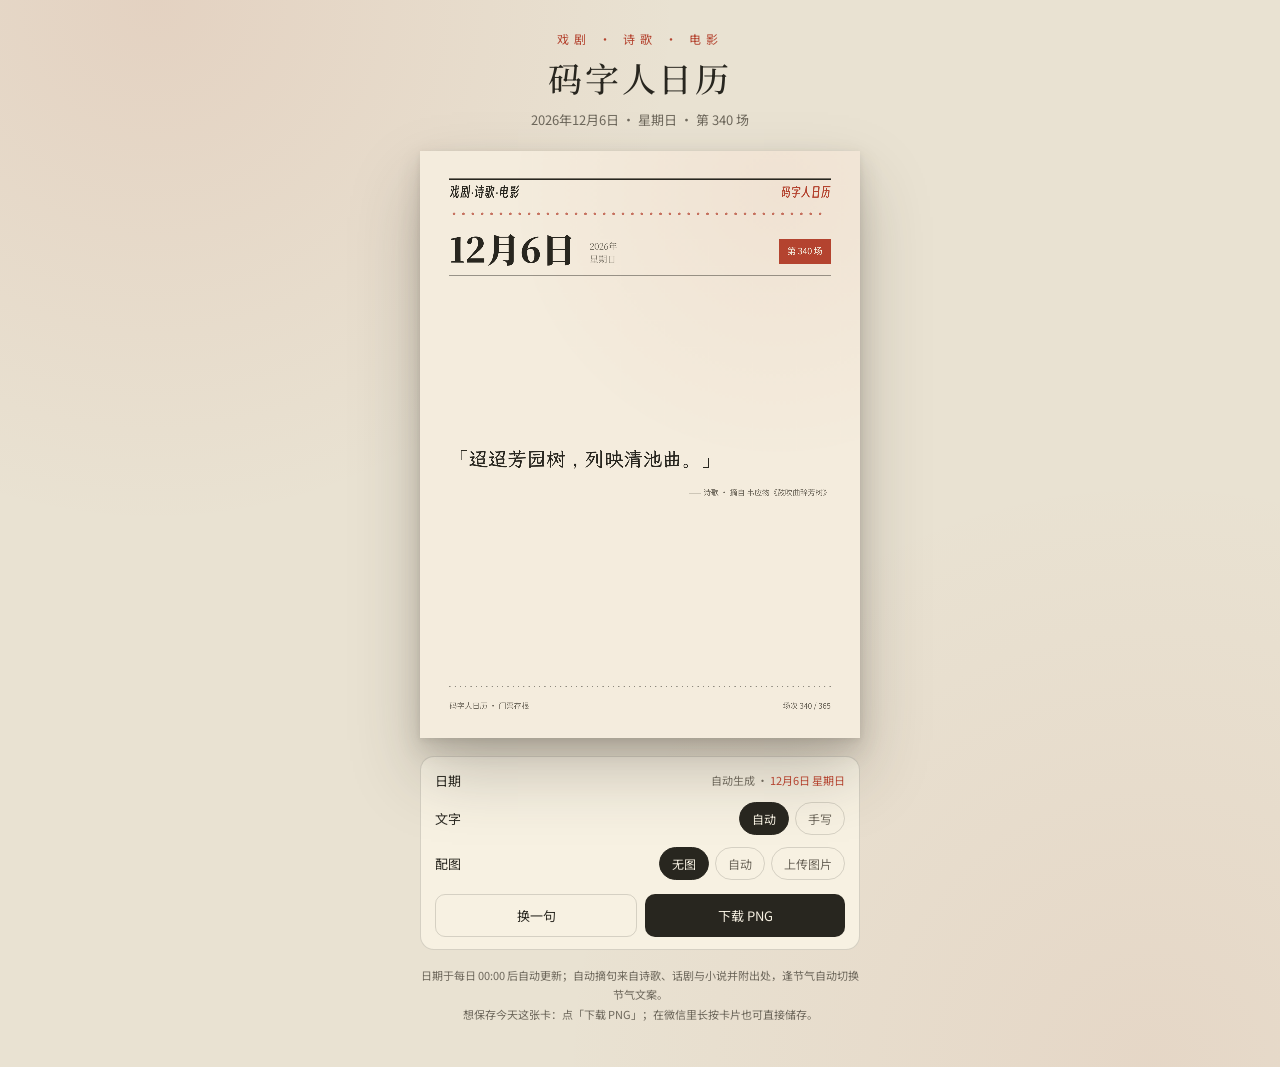
==== index.html @ abcadab9 "365 quotes + 100 art variants + no-auto-zoom" ====
<!doctype html>
<html lang="zh-Hans">
<head>
  <meta charset="utf-8" />
  <meta name="viewport" content="width=device-width, initial-scale=1, maximum-scale=1, user-scalable=no, viewport-fit=cover" />
  <title>码字人日历 · 戏剧·诗歌·电影</title>
  <style>
    @import url('fonts/smiley/font.css');
    @import url('fonts/noto-serif/400.css');
    @import url('fonts/noto-serif/500.css');
    @import url('fonts/noto-serif/900.css');
    @import url('fonts/lxgw/regular.css');
    @import url('fonts/noto-sans/400.css');
    @import url('fonts/noto-sans/700.css');
    :root {
      --bg: #e9e2d2;
      --panel: #f7f1e2;
      --ink: #28261f;
      --muted: #6d675b;
      --accent: #b4432f;
      --line: rgba(40, 38, 31, .16);
    }
    * { box-sizing: border-box; }
    html {
      -webkit-text-size-adjust: 100%;
      text-size-adjust: 100%;
    }
    body {
      margin: 0;
      min-height: 100vh;
      background:
        radial-gradient(circle at 12% 0%, rgba(180, 67, 47, .10), transparent 34%),
        radial-gradient(circle at 90% 100%, rgba(180, 67, 47, .07), transparent 38%),
        var(--bg);
      color: var(--ink);
      font-family: "Noto Sans SC", "PingFang SC", "Microsoft YaHei", sans-serif;
      display: flex;
      justify-content: center;
    }
    main {
      width: min(100%, 620px);
      padding: 30px 18px 42px;
    }
    header {
      text-align: center;
      margin-bottom: 22px;
    }
    .kicker {
      margin: 0 0 6px;
      font-size: 12px;
      letter-spacing: .4em;
      color: var(--accent);
      font-weight: 500;
    }
    h1 {
      margin: 0;
      font-family: "Noto Serif SC", "Songti SC", "STSong", "SimSun", serif;
      font-size: 34px;
      font-weight: 500;
      letter-spacing: .08em;
    }
    .sub {
      margin: 8px 0 0;
      font-size: 13px;
      color: var(--muted);
    }
    .stage {
      display: flex;
      justify-content: center;
    }
    canvas {
      width: min(100%, 440px);
      height: auto;
      display: block;
      border-radius: 0;
      box-shadow:
        0 34px 64px rgba(55, 49, 42, .26),
        0 10px 22px rgba(55, 49, 42, .16),
        0 2px 6px rgba(55, 49, 42, .08);
      background: transparent;
    }
    .panel {
      margin: 18px auto 0;
      max-width: 440px;
      background: var(--panel);
      border: 1px solid var(--line);
      border-radius: 14px;
      padding: 14px 14px 12px;
      display: flex;
      flex-direction: column;
      gap: 12px;
    }
    .row {
      display: flex;
      align-items: center;
      justify-content: space-between;
      gap: 10px;
    }
    .row-label {
      font-size: 13px;
      display: flex;
      align-items: center;
      gap: 6px;
      white-space: nowrap;
    }
    .auto-hint {
      font-size: 11px;
      color: var(--muted);
      text-align: right;
    }
    .auto-hint b { color: var(--accent); font-weight: 400; }
    .seg {
      display: flex;
      flex-wrap: wrap;
      justify-content: flex-end;
      gap: 6px;
    }
    .seg button, .seg label {
      appearance: none;
      -webkit-appearance: none;
      border: 1px solid var(--line);
      background: transparent;
      color: var(--muted);
      font: inherit;
      font-size: 12px;
      padding: 7px 12px;
      border-radius: 999px;
      cursor: pointer;
      white-space: nowrap;
      transition: background .15s, color .15s;
    }
    .seg button[aria-pressed="true"] {
      background: var(--ink);
      border-color: var(--ink);
      color: #f7f1e2;
    }
    .seg label { cursor: pointer; }
    .seg label:active { background: var(--line); }
    .manual-fields {
      display: none;
      flex-direction: column;
      gap: 8px;
    }
    .manual-fields.show {
      display: flex;
    }
    textarea, .manual-source {
      width: 100%;
      resize: vertical;
      border: 1px solid var(--line);
      border-radius: 10px;
      background: #fffaf0;
      color: var(--ink);
      font: inherit;
      font-size: 16px;
      line-height: 1.7;
      padding: 10px 12px;
    }
    textarea { min-height: 64px; }
    .manual-source { min-height: 0; }
    textarea:focus, .manual-source:focus, button:focus-visible, label:focus-visible {
      outline: 2px solid rgba(180, 67, 47, .5);
      outline-offset: 1px;
    }
    .actions {
      display: flex;
      flex-wrap: wrap;
      gap: 8px;
      padding-top: 2px;
    }
    .actions button {
      flex: 1;
      min-width: 120px;
      appearance: none;
      border: 0;
      border-radius: 10px;
      padding: 11px 10px;
      font: inherit;
      font-size: 13px;
      cursor: pointer;
    }
    .secondary {
      background: transparent;
      color: var(--ink);
      border: 1px solid var(--line) !important;
    }
    .primary {
      background: var(--ink);
      color: #f7f1e2;
      font-weight: 500;
    }
    .hidden { display: none !important; }
    .note {
      margin: 16px auto 0;
      max-width: 440px;
      text-align: center;
      font-size: 11px;
      line-height: 1.8;
      color: var(--muted);
    }
    .badge {
      display: inline-block;
      padding: 1px 8px;
      border-radius: 999px;
      background: rgba(180, 67, 47, .10);
      color: var(--accent);
      font-size: 11px;
    }
  </style>
</head>
<body>
  <main>
    <header>
      <p class="kicker">戏剧 · 诗歌 · 电影</p>
      <h1>码字人日历</h1>
      <p class="sub" id="header-date">—</p>
    </header>

    <section class="stage" aria-label="今日码字人日历卡片预览">
      <canvas id="poster" width="1500" height="2000" aria-label="戏剧诗歌电影风格码字人日历卡片"></canvas>
    </section>

    <section class="panel" aria-label="卡片编辑">
      <div class="row">
        <span class="row-label">日期</span>
        <span class="auto-hint">自动生成 · <b id="date-hint">—</b></span>
      </div>

      <div class="row">
        <span class="row-label">文字</span>
        <div class="seg" role="group" aria-label="文字来源">
          <button type="button" id="text-auto" aria-pressed="true">自动</button>
          <button type="button" id="text-manual" aria-pressed="false">手写</button>
        </div>
      </div>
      <div class="manual-fields" id="manual-fields">
        <textarea id="manual-text" maxlength="60" placeholder="写一句今天想说的话"></textarea>
        <input class="manual-source" id="manual-source" maxlength="60" placeholder="来源，例如：海明威《老人与海》" />
      </div>

      <div class="row">
        <span class="row-label">配图</span>
        <div class="seg" role="group" aria-label="配图来源">
          <button type="button" class="img-mode" data-img="none" aria-pressed="true">无图</button>
          <button type="button" class="img-mode" data-img="auto" aria-pressed="false">自动</button>
          <label for="upload-file">上传图片</label>
          <input type="file" id="upload-file" accept="image/*" class="hidden" />
        </div>
      </div>

      <div class="actions">
        <button type="button" id="shuffle" class="secondary">换一句</button>
        <button type="button" id="swap-img" class="secondary hidden">换配图</button>
        <button type="button" id="download" class="primary">下载 PNG</button>
      </div>
    </section>

    <p class="note">
      日期于每日 00:00 后自动更新；自动摘句来自诗歌、话剧与小说并附出处，逢节气自动切换节气文案。<br/>
      想保存今天这张卡：点「下载 PNG」；在微信里长按卡片也可直接储存。
    </p>
  </main>

  <script>
    (function () {
      'use strict'

      /* ---------------- 日期 ---------------- */
      const WEEK_TEXT = '日一二三四五六'

      function pad(n) { return n < 10 ? '0' + n : '' + n }

      function dayOfYear(d) {
        const start = new Date(d.getFullYear(), 0, 0)
        return Math.floor((d - start) / 86400000)
      }

      function isLeap(y) {
        return (y % 4 === 0 && y % 100 !== 0) || y % 400 === 0
      }

      function getToday() {
        const now = new Date()
        const y = now.getFullYear()
        const m = now.getMonth() + 1
        const day = now.getDate()
        return {
          key: y + pad(m) + pad(day),
          year: y,
          month: m,
          day: day,
          dayText: pad(day),
          monthDay: m + '月' + day + '日',
          dateText: y + '年' + m + '月' + day + '日',
          weekday: '星期' + WEEK_TEXT[now.getDay()],
          yearDay: dayOfYear(now),
          totalDays: isLeap(y) ? 366 : 365
        }
      }

      /* ---------------- 素材 ---------------- */
      const QUOTES = [
             {
              "text": "蒹葭苍苍，白露为霜。所谓伊人，在水一方。",
              "type": "诗歌",
              "ref": "《诗经·秦风·蒹葭》",
              "origin": "中",
              "themes": [
               "autumn",
               "nature",
               "water",
               "poetry"
              ]
             },
             {
              "text": "渡头余落日，墟里上孤烟。",
              "type": "诗歌",
              "ref": "王维《辋川闲居赠裴秀才迪》",
              "origin": "中",
              "themes": [
               "autumn",
               "nature",
               "water",
               "poetry"
              ]
             },
             {
              "text": "桃花流水窅然去，别有天地非人间。",
              "type": "诗歌",
              "ref": "李白《山中问答》",
              "origin": "中",
              "themes": [
               "spring",
               "nature",
               "water",
               "poetry"
              ]
             },
             {
              "text": "原来姹紫嫣红开遍，似这般都付与断井颓垣。",
              "type": "话剧",
              "ref": "汤显祖《牡丹亭·惊梦》",
              "origin": "中",
              "themes": [
               "stage",
               "drama",
               "spring",
               "poetry"
              ]
             },
             {
              "text": "眼看他起朱楼，眼看他宴宾客，眼看他楼塌了。",
              "type": "话剧",
              "ref": "孔尚任《桃花扇·余韵》",
              "origin": "中",
              "themes": [
               "stage",
               "drama",
               "autumn",
               "novel"
              ]
             },
             {
              "text": "满纸荒唐言，一把辛酸泪。都云作者痴，谁解其中味。",
              "type": "小说",
              "ref": "曹雪芹《红楼梦·第一回》",
              "origin": "中",
              "themes": [
               "novel",
               "book",
               "study",
               "autumn"
              ]
             },
             {
              "text": "会心处，不必在远。翳然林水，便自有濠濮闲想也。",
              "type": "小说",
              "ref": "《世说新语·言语》",
              "origin": "中",
              "themes": [
               "novel",
               "nature",
               "water",
               "autumn"
              ]
             },
             {
              "text": "采菊东篱下，悠然见南山。",
              "type": "诗歌",
              "ref": "陶渊明《饮酒·其五》",
              "origin": "中",
              "themes": [
               "autumn",
               "nature",
               "poetry"
              ]
             },
             {
              "text": "回首向来萧瑟处，归去，也无风雨也无晴。",
              "type": "诗歌",
              "ref": "苏轼《定风波》",
              "origin": "中",
              "themes": [
               "rain",
               "nature",
               "poetry"
              ]
             },
             {
              "text": "全世界是一个舞台，所有的男男女女不过是演员。",
              "type": "话剧",
              "ref": "莎士比亚《皆大欢喜》第二幕第七场",
              "origin": "外",
              "themes": [
               "stage",
               "drama",
               "foreign"
              ]
             },
             {
              "text": "我们都在阴沟里，可是总有人还在仰望星空。",
              "type": "话剧",
              "ref": "王尔德《温夫人的扇子》",
              "origin": "外",
              "themes": [
               "stage",
               "drama",
               "foreign",
               "novel"
              ]
             },
             {
              "text": "使生如夏花之绚烂，死如秋叶之静美。",
              "type": "诗歌",
              "ref": "泰戈尔《飞鸟集》",
              "origin": "外",
              "themes": [
               "summer",
               "autumn",
               "nature",
               "foreign",
               "poetry"
              ]
             },
             {
              "text": "幸福的家庭都是相似的，不幸的家庭各有各的不幸。",
              "type": "小说",
              "ref": "托尔斯泰《安娜·卡列尼娜》",
              "origin": "外",
              "themes": [
               "novel",
               "book",
               "foreign"
              ]
             },
             {
              "text": "凡事都有定期，天下万物都有定时。",
              "type": "外国典籍",
              "ref": "《圣经·传道书》3:1",
              "origin": "外",
              "themes": [
               "time",
               "season",
               "foreign",
               "nature"
              ]
             },
             {
              "text": "人有悲欢离合，月有阴晴圆缺，此事古难全。",
              "type": "诗歌",
              "ref": "苏轼《水调歌头》",
              "origin": "中",
              "themes": [
               "autumn",
               "moon",
               "nature",
               "poetry"
              ]
             },
             {
              "text": "众里寻他千百度，蓦然回首，那人却在，灯火阑珊处。",
              "type": "诗歌",
              "ref": "辛弃疾《青玉案·元夕》",
              "origin": "中",
              "themes": [
               "spring",
               "night",
               "nature",
               "poetry"
              ]
             },
             {
              "text": "知否，知否？应是绿肥红瘦。",
              "type": "诗歌",
              "ref": "李清照《如梦令》",
              "origin": "中",
              "themes": [
               "spring",
               "nature",
               "rain",
               "poetry"
              ]
             },
             {
              "text": "劝君更尽一杯酒，西出阳关无故人。",
              "type": "诗歌",
              "ref": "王维《送元二使安西》",
              "origin": "中",
              "themes": [
               "autumn",
               "journey",
               "nature",
               "poetry"
              ]
             },
             {
              "text": "露从今夜白，月是故乡明。",
              "type": "诗歌",
              "ref": "杜甫《月夜忆舍弟》",
              "origin": "中",
              "themes": [
               "autumn",
               "moon",
               "nature",
               "poetry"
              ]
             },
             {
              "text": "开轩面场圃，把酒话桑麻。",
              "type": "诗歌",
              "ref": "孟浩然《过故人庄》",
              "origin": "中",
              "themes": [
               "summer",
               "nature",
               "poetry"
              ]
             },
             {
              "text": "无可奈何花落去，似曾相识燕归来。",
              "type": "诗歌",
              "ref": "晏殊《浣溪沙》",
              "origin": "中",
              "themes": [
               "spring",
               "autumn",
               "nature",
               "poetry"
              ]
             },
             {
              "text": "问渠那得清如许？为有源头活水来。",
              "type": "诗歌",
              "ref": "朱熹《观书有感》",
              "origin": "中",
              "themes": [
               "water",
               "book",
               "novel",
               "poetry"
              ]
             },
             {
              "text": "忽如一夜春风来，千树万树梨花开。",
              "type": "诗歌",
              "ref": "岑参《白雪歌送武判官归京》",
              "origin": "中",
              "themes": [
               "winter",
               "nature",
               "poetry"
              ]
             },
             {
              "text": "情不知所起，一往而深。",
              "type": "话剧",
              "ref": "汤显祖《牡丹亭·题记》",
              "origin": "中",
              "themes": [
               "stage",
               "drama",
               "spring",
               "poetry"
              ]
             },
             {
              "text": "世事洞明皆学问，人情练达即文章。",
              "type": "小说",
              "ref": "曹雪芹《红楼梦》",
              "origin": "中",
              "themes": [
               "novel",
               "book",
               "study"
              ]
             },
             {
              "text": "希望本是无所谓有，无所谓无的。这正如地上的路；其实地上本没有路，走的人多了，也便成了路。",
              "type": "小说",
              "ref": "鲁迅《故乡》",
              "origin": "中",
              "themes": [
               "novel",
               "journey",
               "winter",
               "nature"
              ]
             },
             {
              "text": "这是最好的时代，这是最坏的时代。",
              "type": "小说",
              "ref": "狄更斯《双城记》",
              "origin": "外",
              "themes": [
               "novel",
               "book",
               "foreign",
               "time"
              ]
             },
             {
              "text": "像针尖上一滴水滴在大海里，我的日子滴在时间的流里，没有声音，也没有影子。",
              "type": "现代散文",
              "ref": "朱自清《匆匆》",
              "origin": "中",
              "themes": [
               "time",
               "book",
               "study",
               "poetry"
              ]
             },
             {
              "text": "我与父亲不相见已二年余了，我最不能忘记的是他的背影。",
              "type": "现代散文",
              "ref": "朱自清《背影》",
              "origin": "中",
              "themes": [
               "journey",
               "book",
               "study"
              ]
             },
             {
              "text": "悄悄的我走了，正如我悄悄的来；我挥一挥衣袖，不带走一片云彩。",
              "type": "现代诗歌",
              "ref": "徐志摩《再别康桥》",
              "origin": "中",
              "themes": [
               "water",
               "spring",
               "nature",
               "poetry"
              ]
             },
             {
              "text": "你我相逢在黑夜的海上，你有你的，我有我的，方向。",
              "type": "现代诗歌",
              "ref": "徐志摩《偶然》",
              "origin": "中",
              "themes": [
               "night",
               "nature",
               "water",
               "poetry"
              ]
             },
             {
              "text": "你是爱，是暖，是希望，你是人间的四月天！",
              "type": "现代诗歌",
              "ref": "林徽因《你是人间的四月天》",
              "origin": "中",
              "themes": [
               "spring",
               "poetry",
               "nature"
              ]
             },
             {
              "text": "撑着油纸伞，独自彷徨在悠长、悠长又寂寥的雨巷。",
              "type": "现代诗歌",
              "ref": "戴望舒《雨巷》",
              "origin": "中",
              "themes": [
               "rain",
               "spring",
               "poetry"
              ]
             },
             {
              "text": "北国的秋，却特别地来得清，来得静，来得悲凉。",
              "type": "现代散文",
              "ref": "郁达夫《故都的秋》",
              "origin": "中",
              "themes": [
               "autumn",
               "nature"
              ]
             },
             {
              "text": "人要做有用的人，不要做只讲体面，而对别人没有好处的人。",
              "type": "现代散文",
              "ref": "许地山《落花生》",
              "origin": "中",
              "themes": [
               "book",
               "study"
              ]
             },
             {
              "text": "故乡对于我并没有什么特别的情分，只因朝夕会面，遂成相识。",
              "type": "现代散文",
              "ref": "周作人《故乡的野菜》",
              "origin": "中",
              "themes": [
               "nature",
               "spring",
               "book"
              ]
             },
             {
              "text": "一个老城，有山有水，全在天底下晒着阳光，暖和安适地睡着。",
              "type": "现代散文",
              "ref": "老舍《济南的冬天》",
              "origin": "中",
              "themes": [
               "winter",
               "nature",
               "water"
              ]
             },
             {
              "text": "真的猛士，敢于直面惨淡的人生，敢于正视淋漓的鲜血。",
              "type": "现代散文",
              "ref": "鲁迅《记念刘和珍君》",
              "origin": "中",
              "themes": [
               "novel",
               "book",
               "time"
              ]
             },
             {
              "text": "希望是有羽毛的东西，栖息在灵魂里。",
              "type": "诗歌",
              "ref": "狄金森《希望》",
              "origin": "外",
              "themes": [
               "foreign",
               "poetry",
               "nature"
              ]
             },
             {
              "text": "凡是有钱的单身汉，总想娶位太太，这已经成了一条举世公认的真理。",
              "type": "小说",
              "ref": "奥斯汀《傲慢与偏见》",
              "origin": "外",
              "themes": [
               "novel",
               "foreign",
               "book"
              ]
             },
             {
              "text": "所有的大人都曾经是小孩，虽然，只有少数的人记得。",
              "type": "小说",
              "ref": "圣埃克苏佩里《小王子》",
              "origin": "外",
              "themes": [
               "foreign",
               "novel",
               "book",
               "poetry"
              ]
             },
             {
              "text": "画楼吹笛妓，金椀酒家胡。",
              "type": "诗歌",
              "ref": "王维《过崔驸马山池》",
              "origin": "中",
              "themes": [
               "poetry",
               "nature"
              ]
             },
             {
              "text": "岩壑转微迳，云林隐法堂。",
              "type": "诗歌",
              "ref": "王维《过福禅师兰若》",
              "origin": "中",
              "themes": [
               "poetry",
               "nature"
              ]
             },
             {
              "text": "不知香积寺，数里入云峰。",
              "type": "诗歌",
              "ref": "王维《过香积寺》",
              "origin": "中",
              "themes": [
               "poetry",
               "nature"
              ]
             },
             {
              "text": "暮持筇竹杖，相待虎谿头。",
              "type": "诗歌",
              "ref": "王维《过感化寺昙兴上人山院》",
              "origin": "中",
              "themes": [
               "poetry",
               "nature"
              ]
             },
             {
              "text": "龙钟一老翁，徐步谒禅宫。",
              "type": "诗歌",
              "ref": "王维《夏日过青龙寺谒操禅师》",
              "origin": "中",
              "themes": [
               "poetry",
               "nature"
              ]
             },
             {
              "text": "竹径从初地，莲峰出化城。",
              "type": "诗歌",
              "ref": "王维《登辨觉寺》",
              "origin": "中",
              "themes": [
               "poetry",
               "nature"
              ]
             },
             {
              "text": "下阶欲离别，相对映兰丛。",
              "type": "诗歌",
              "ref": "王缙《古离别》",
              "origin": "中",
              "themes": [
               "poetry",
               "nature"
              ]
             },
             {
              "text": "林间青雀儿，来往翩翩绕一枝。",
              "type": "诗歌",
              "ref": "王缙《青雀歌》",
              "origin": "中",
              "themes": [
               "poetry",
               "nature"
              ]
             },
             {
              "text": "林中空寂舍，阶下终南山。",
              "type": "诗歌",
              "ref": "王缙《同王昌龄裴迪游青龙寺昙壁上人兄院集和兄维》",
              "origin": "中",
              "themes": [
               "poetry",
               "nature"
              ]
             },
             {
              "text": "山月晓仍在，林风凉不绝。",
              "type": "诗歌",
              "ref": "王缙《别辋川别业》",
              "origin": "中",
              "themes": [
               "poetry",
               "nature",
               "water"
              ]
             },
             {
              "text": "身名不问十年余，老大谁能更读书。",
              "type": "诗歌",
              "ref": "王缙《与卢员外象过崔处士兴宗林亭》",
              "origin": "中",
              "themes": [
               "poetry",
               "nature"
              ]
             },
             {
              "text": "莫将边地比京都，八月严霜草已枯。",
              "type": "诗歌",
              "ref": "王缙《九日作》",
              "origin": "中",
              "themes": [
               "poetry",
               "nature",
               "autumn",
               "water"
              ]
             },
             {
              "text": "灵境信为绝，法堂出尘氛。",
              "type": "诗歌",
              "ref": "裴迪《青龙寺昙壁上人院集》",
              "origin": "中",
              "themes": [
               "poetry",
               "nature"
              ]
             },
             {
              "text": "动息自适性，不曾妄与燕雀群。",
              "type": "诗歌",
              "ref": "裴迪《青雀歌》",
              "origin": "中",
              "themes": [
               "poetry",
               "nature",
               "spring"
              ]
             },
             {
              "text": "不远灞陵边，安居向十年。",
              "type": "诗歌",
              "ref": "裴迪《游感化寺昙兴上人山院》",
              "origin": "中",
              "themes": [
               "poetry",
               "nature"
              ]
             },
             {
              "text": "安禅一室内，左右竹亭幽。",
              "type": "诗歌",
              "ref": "裴迪《夏日过青龙寺谒操禅师》",
              "origin": "中",
              "themes": [
               "poetry",
               "nature"
              ]
             },
             {
              "text": "恨不逢君出荷蓑，青松白屋更无他。",
              "type": "诗歌",
              "ref": "裴迪《春日与王右丞过新昌里访吕逸人不遇》",
              "origin": "中",
              "themes": [
               "poetry",
               "nature",
               "summer"
              ]
             },
             {
              "text": "结庐古城下，时登古城上。",
              "type": "诗歌",
              "ref": "裴迪《辋川集二十首孟城坳》",
              "origin": "中",
              "themes": [
               "poetry",
               "nature"
              ]
             },
             {
              "text": "行苦神亦秀，泠然谿上松。",
              "type": "诗歌",
              "ref": "崔兴宗《同王右丞送瑗公南归》",
              "origin": "中",
              "themes": [
               "poetry",
               "nature"
              ]
             },
             {
              "text": "青扈绕青林，翩翾陋体一微禽。",
              "type": "诗歌",
              "ref": "崔兴宗《青雀歌》",
              "origin": "中",
              "themes": [
               "poetry",
               "nature"
              ]
             },
             {
              "text": "未央朝谒正逶迤，天上樱桃锡此时。",
              "type": "诗歌",
              "ref": "崔兴宗《和王维敕赐百官樱桃》",
              "origin": "中",
              "themes": [
               "poetry",
               "nature"
              ]
             },
             {
              "text": "驻马欲分襟，清寒御沟上。",
              "type": "诗歌",
              "ref": "崔兴宗《留别王维》",
              "origin": "中",
              "themes": [
               "poetry",
               "nature",
               "winter"
              ]
             },
             {
              "text": "穷巷空林常闭关，悠然独卧对前山。",
              "type": "诗歌",
              "ref": "崔兴宗《酬王维卢象见过林亭》",
              "origin": "中",
              "themes": [
               "poetry",
               "nature"
              ]
             },
             {
              "text": "天子念西疆，咨君去不遑。",
              "type": "诗歌",
              "ref": "苑咸《送大理正摄御史判凉州别驾》",
              "origin": "中",
              "themes": [
               "poetry",
               "nature"
              ]
             },
             {
              "text": "莲花梵字本从天，华省仙郎早悟禅。",
              "type": "诗歌",
              "ref": "苑咸《酬王维》",
              "origin": "中",
              "themes": [
               "poetry",
               "nature",
               "spring"
              ]
             },
             {
              "text": "绝顶一茅茨，直[上]三十里。",
              "type": "诗歌",
              "ref": "丘为《寻西山隐者不遇》",
              "origin": "中",
              "themes": [
               "poetry",
               "nature"
              ]
             },
             {
              "text": "东风何时至，已绿湖上山。",
              "type": "诗歌",
              "ref": "丘为《题农父庐舍》",
              "origin": "中",
              "themes": [
               "poetry",
               "nature",
               "spring"
              ]
             },
             {
              "text": "结庐若耶里，左右若耶水。",
              "type": "诗歌",
              "ref": "丘为《泛若耶谿》",
              "origin": "中",
              "themes": [
               "poetry",
               "nature",
               "water"
              ]
             },
             {
              "text": "日日湖水上，好登湖上楼。",
              "type": "诗歌",
              "ref": "丘为《湖中寄王侍御》",
              "origin": "中",
              "themes": [
               "poetry",
               "nature",
               "water"
              ]
             },
             {
              "text": "天末江城晚，登临客望迷。",
              "type": "诗歌",
              "ref": "丘为《登润州城》",
              "origin": "中",
              "themes": [
               "poetry",
               "nature",
               "water"
              ]
             },
             {
              "text": "日高鸡犬静，门掩向寒塘。",
              "type": "诗歌",
              "ref": "丘为《寻庐山崔征君》",
              "origin": "中",
              "themes": [
               "poetry",
               "nature",
               "winter"
              ]
             },
             {
              "text": "西掖承休澣，东隅返故林。",
              "type": "诗歌",
              "ref": "赵骅《送晁补阙归日本国》",
              "origin": "中",
              "themes": [
               "poetry",
               "nature"
              ]
             },
             {
              "text": "少年负胆气，好勇复知机。",
              "type": "诗歌",
              "ref": "崔颢《古游侠呈军中诸将》",
              "origin": "中",
              "themes": [
               "poetry",
               "nature"
              ]
             },
             {
              "text": "悠悠远行归，经春涉长道。",
              "type": "诗歌",
              "ref": "崔颢《赠轻车》",
              "origin": "中",
              "themes": [
               "poetry",
               "nature",
               "spring"
              ]
             },
             {
              "text": "三十羽林将，出身常事边。",
              "type": "诗歌",
              "ref": "崔颢《赠王威古》",
              "origin": "中",
              "themes": [
               "poetry",
               "nature"
              ]
             },
             {
              "text": "法师东南秀，世实豪家子。",
              "type": "诗歌",
              "ref": "崔颢《赠怀一上人》",
              "origin": "中",
              "themes": [
               "poetry",
               "nature"
              ]
             },
             {
              "text": "晨登天竺山，山殿朝阳晓。",
              "type": "诗歌",
              "ref": "崔颢《游天竺寺》",
              "origin": "中",
              "themes": [
               "poetry",
               "nature"
              ]
             },
             {
              "text": "轻舟去何疾，已到云林境。",
              "type": "诗歌",
              "ref": "崔颢《入若耶溪》",
              "origin": "中",
              "themes": [
               "poetry",
               "nature"
              ]
             },
             {
              "text": "夫差日淫放，举国求妃嫔。",
              "type": "诗歌",
              "ref": "祖咏《古意二首一》",
              "origin": "中",
              "themes": [
               "poetry",
               "nature"
              ]
             },
             {
              "text": "楚王竟何去，独自留巫山。",
              "type": "诗歌",
              "ref": "祖咏《古意二首二》",
              "origin": "中",
              "themes": [
               "poetry",
               "nature"
              ]
             },
             {
              "text": "天色混波涛，岸阴匝村墅。",
              "type": "诗歌",
              "ref": "祖咏《渡淮河寄平一》",
              "origin": "中",
              "themes": [
               "poetry",
               "nature",
               "water"
              ]
             },
             {
              "text": "淹留岁将[晏]，久废南山期。",
              "type": "诗歌",
              "ref": "祖咏《归汝坟山庄留别卢象》",
              "origin": "中",
              "themes": [
               "poetry",
               "nature"
              ]
             },
             {
              "text": "前路入郑郊，尚经百余里。",
              "type": "诗歌",
              "ref": "祖咏《夕次圃田店》",
              "origin": "中",
              "themes": [
               "poetry",
               "nature"
              ]
             },
             {
              "text": "旧居东臯上，左右俯荒村。",
              "type": "诗歌",
              "ref": "祖咏《田家即事》",
              "origin": "中",
              "themes": [
               "poetry",
               "nature"
              ]
             },
             {
              "text": "九嶷日已暮，三湘云复愁。",
              "type": "诗歌",
              "ref": "李颀《湘夫人》",
              "origin": "中",
              "themes": [
               "poetry",
               "nature"
              ]
             },
             {
              "text": "黄云雁门郡，日暮风沙里。",
              "type": "诗歌",
              "ref": "李颀《塞下曲》",
              "origin": "中",
              "themes": [
               "poetry",
               "nature",
               "autumn"
              ]
             },
             {
              "text": "行人朝走马，直指蓟城傍。",
              "type": "诗歌",
              "ref": "李颀《古塞下曲》",
              "origin": "中",
              "themes": [
               "poetry",
               "nature"
              ]
             },
             {
              "text": "白首何老人，蓑笠蔽其身。",
              "type": "诗歌",
              "ref": "李颀《渔父歌》",
              "origin": "中",
              "themes": [
               "poetry",
               "nature"
              ]
             },
             {
              "text": "濩落久无用，隐身甘采薇。",
              "type": "诗歌",
              "ref": "李颀《东京寄万楚》",
              "origin": "中",
              "themes": [
               "poetry",
               "nature"
              ]
             },
             {
              "text": "得道凡百岁，烧丹惟一身。",
              "type": "诗歌",
              "ref": "李颀《寄焦炼师》",
              "origin": "中",
              "themes": [
               "poetry",
               "nature"
              ]
             },
             {
              "text": "自为洛阳客，夫子吾知音。",
              "type": "诗歌",
              "ref": "綦毋潜《冬夜寓居寄储太祝》",
              "origin": "中",
              "themes": [
               "poetry",
               "nature"
              ]
             },
             {
              "text": "幽意无断绝，此去随所偶。",
              "type": "诗歌",
              "ref": "綦毋潜《春泛若耶溪》",
              "origin": "中",
              "themes": [
               "poetry",
               "nature"
              ]
             },
             {
              "text": "道林隐形胜，向背临层霄。",
              "type": "诗歌",
              "ref": "綦毋潜《题鹤林寺》",
              "origin": "中",
              "themes": [
               "poetry",
               "nature"
              ]
             },
             {
              "text": "南山势回合，灵境依此住。",
              "type": "诗歌",
              "ref": "綦毋潜《题栖霞寺》",
              "origin": "中",
              "themes": [
               "poetry",
               "nature"
              ]
             },
             {
              "text": "西坂何缭绕，青林问子家。",
              "type": "诗歌",
              "ref": "綦毋潜《送储十二还庄城》",
              "origin": "中",
              "themes": [
               "poetry",
               "nature"
              ]
             },
             {
              "text": "长安渭桥路，行客别时心。",
              "type": "诗歌",
              "ref": "綦毋潜《送章彝下第》",
              "origin": "中",
              "themes": [
               "poetry",
               "nature"
              ]
             },
             {
              "text": "遐方献文犀，万里随南金。",
              "type": "诗歌",
              "ref": "储光羲《述韦昭应画犀牛》",
              "origin": "中",
              "themes": [
               "poetry",
               "nature"
              ]
             },
             {
              "text": "入与真主言，有骑天马来。",
              "type": "诗歌",
              "ref": "储光羲《献王威仪》",
              "origin": "中",
              "themes": [
               "poetry",
               "nature"
              ]
             },
             {
              "text": "啧啧野田雀，不知躯体微。",
              "type": "诗歌",
              "ref": "储光羲《野田黄雀行》",
              "origin": "中",
              "themes": [
               "poetry",
               "nature"
              ]
             },
             {
              "text": "山北饶朽木，山南多枯枝。",
              "type": "诗歌",
              "ref": "储光羲《樵父词》",
              "origin": "中",
              "themes": [
               "poetry",
               "nature"
              ]
             },
             {
              "text": "泽鱼好鸣水，溪鱼好上流。",
              "type": "诗歌",
              "ref": "储光羲《渔父词》",
              "origin": "中",
              "themes": [
               "poetry",
               "nature",
               "water"
              ]
             },
             {
              "text": "不言牧田远，不道牧陂深。",
              "type": "诗歌",
              "ref": "储光羲《牧童词》",
              "origin": "中",
              "themes": [
               "poetry",
               "nature"
              ]
             },
             {
              "text": "向晚横吹悲，风动马嘶合。",
              "type": "诗歌",
              "ref": "王昌龄《变行路难》",
              "origin": "中",
              "themes": [
               "poetry",
               "nature"
              ]
             },
             {
              "text": "蝉鸣空桑林，八月萧关道。",
              "type": "诗歌",
              "ref": "王昌龄《塞下曲四首一》",
              "origin": "中",
              "themes": [
               "poetry",
               "nature",
               "summer",
               "water"
              ]
             },
             {
              "text": "饮马渡秋水，水寒风似刀。",
              "type": "诗歌",
              "ref": "王昌龄《塞下曲四首二》",
              "origin": "中",
              "themes": [
               "poetry",
               "nature",
               "autumn",
               "winter",
               "water"
              ]
             },
             {
              "text": "奉诏甘泉宫，总征天下兵。",
              "type": "诗歌",
              "ref": "王昌龄《塞下曲四首三》",
              "origin": "中",
              "themes": [
               "poetry",
               "nature"
              ]
             },
             {
              "text": "边头何惨惨，已葬霍将军。",
              "type": "诗歌",
              "ref": "王昌龄《塞下曲四首四》",
              "origin": "中",
              "themes": [
               "poetry",
               "nature"
              ]
             },
             {
              "text": "秋风夜渡河，吹却鴈门桑。",
              "type": "诗歌",
              "ref": "王昌龄《塞上曲》",
              "origin": "中",
              "themes": [
               "poetry",
               "nature",
               "autumn",
               "water",
               "night"
              ]
             },
             {
              "text": "圣代多才俊，陆生何考槃。",
              "type": "诗歌",
              "ref": "常建《送陆擢》",
              "origin": "中",
              "themes": [
               "poetry",
               "nature"
              ]
             },
             {
              "text": "泠泠花下琴，君唱渡江吟。",
              "type": "诗歌",
              "ref": "常建《送李十一尉临溪》",
              "origin": "中",
              "themes": [
               "poetry",
               "nature",
               "spring",
               "water"
              ]
             },
             {
              "text": "江上调玉琴，一弦清一心。",
              "type": "诗歌",
              "ref": "常建《江上琴兴》",
              "origin": "中",
              "themes": [
               "poetry",
               "nature",
               "water"
              ]
             },
             {
              "text": "湖广舟自轻，江天欲澄霁。",
              "type": "诗歌",
              "ref": "常建《湖中晚霁》",
              "origin": "中",
              "themes": [
               "poetry",
               "nature",
               "water"
              ]
             },
             {
              "text": "清溪深不测，隐处唯孤云。",
              "type": "诗歌",
              "ref": "常建《宿王昌龄隐居》",
              "origin": "中",
              "themes": [
               "poetry",
               "nature"
              ]
             },
             {
              "text": "微风吹霜气，寒影明前除。",
              "type": "诗歌",
              "ref": "常建《送楚十少府》",
              "origin": "中",
              "themes": [
               "poetry",
               "nature",
               "autumn",
               "winter"
              ]
             },
             {
              "text": "秋草马蹄轻，角弓持弦急。",
              "type": "诗歌",
              "ref": "杜𬱟《从军行》",
              "origin": "中",
              "themes": [
               "poetry",
               "nature",
               "autumn"
              ]
             },
             {
              "text": "君不见铜鞮观，数里城池已芜漫。",
              "type": "诗歌",
              "ref": "杜𬱟《故绛行》",
              "origin": "中",
              "themes": [
               "poetry",
               "nature"
              ]
             },
             {
              "text": "十八羽林郎，戎衣侍汉王。",
              "type": "诗歌",
              "ref": "李嶷《少年行三首一》",
              "origin": "中",
              "themes": [
               "poetry",
               "nature"
              ]
             },
             {
              "text": "侍猎长杨下，承恩更射飞。",
              "type": "诗歌",
              "ref": "李嶷《少年行三首二》",
              "origin": "中",
              "themes": [
               "poetry",
               "nature"
              ]
             },
             {
              "text": "玉劒膝边横，金杯马上倾。",
              "type": "诗歌",
              "ref": "李嶷《少年行三首三》",
              "origin": "中",
              "themes": [
               "poetry",
               "nature"
              ]
             },
             {
              "text": "天净河汉高，夜闲砧杵发。",
              "type": "诗歌",
              "ref": "李嶷《淮南秋夜呈周偘》",
              "origin": "中",
              "themes": [
               "poetry",
               "nature",
               "water",
               "night"
              ]
             },
             {
              "text": "林卧避残暑，白云长在天。",
              "type": "诗歌",
              "ref": "李嶷《林园秋夜作》",
              "origin": "中",
              "themes": [
               "poetry",
               "nature",
               "summer"
              ]
             },
             {
              "text": "人录尚书事，家临御路傍。",
              "type": "诗歌",
              "ref": "李嶷《读前汉外戚传》",
              "origin": "中",
              "themes": [
               "poetry",
               "nature"
              ]
             },
             {
              "text": "夜尽梦初惊，纱窗早雾明。",
              "type": "诗歌",
              "ref": "崔亘《春怨》",
              "origin": "中",
              "themes": [
               "poetry",
               "nature",
               "night"
              ]
             },
             {
              "text": "美人怨何深，含情倚金阁。",
              "type": "诗歌",
              "ref": "蒋维翰《古歌二首一》",
              "origin": "中",
              "themes": [
               "poetry",
               "nature"
              ]
             },
             {
              "text": "美人闭红烛，独作裁新锦。",
              "type": "诗歌",
              "ref": "蒋维翰《古歌二首二》",
              "origin": "中",
              "themes": [
               "poetry",
               "nature",
               "night"
              ]
             },
             {
              "text": "珠箔因风起，飞蛾入最能。",
              "type": "诗歌",
              "ref": "蒋维翰《春夜裁缝》",
              "origin": "中",
              "themes": [
               "poetry",
               "nature"
              ]
             },
             {
              "text": "白玉堂前一树梅，今朝忽见数花开。",
              "type": "诗歌",
              "ref": "蒋维翰《春女怨》",
              "origin": "中",
              "themes": [
               "poetry",
               "nature",
               "spring",
               "winter"
              ]
             },
             {
              "text": "百尺珠楼临狭斜，新妆能唱美人车。",
              "type": "诗歌",
              "ref": "蒋维翰《怨歌》",
              "origin": "中",
              "themes": [
               "poetry",
               "nature"
              ]
             },
             {
              "text": "人说淮南有小山，淮王昔日此登仙。",
              "type": "诗歌",
              "ref": "万楚《小山歌》",
              "origin": "中",
              "themes": [
               "poetry",
               "nature"
              ]
             },
             {
              "text": "田家喜秋熟，岁[晏]林叶稀。",
              "type": "诗歌",
              "ref": "万楚《题江潮庄壁》",
              "origin": "中",
              "themes": [
               "poetry",
               "nature",
               "autumn"
              ]
             },
             {
              "text": "玳瑁昔称华，玲珑薄绛纱。",
              "type": "诗歌",
              "ref": "万楚《咏帘》",
              "origin": "中",
              "themes": [
               "poetry",
               "nature"
              ]
             },
             {
              "text": "山阴柳家女，九日采茱萸。",
              "type": "诗歌",
              "ref": "万楚《茱萸女》",
              "origin": "中",
              "themes": [
               "poetry",
               "nature"
              ]
             },
             {
              "text": "西施谩道浣春纱，碧玉今时鬬丽华。",
              "type": "诗歌",
              "ref": "万楚《五日观妓》",
              "origin": "中",
              "themes": [
               "poetry",
               "nature",
               "spring"
              ]
             },
             {
              "text": "金络青骢白玉鞍，长鞭紫陌野游盘。",
              "type": "诗歌",
              "ref": "万楚《骢马》",
              "origin": "中",
              "themes": [
               "poetry",
               "nature"
              ]
             },
             {
              "text": "水势临阶转，峰形对路开。",
              "type": "诗歌",
              "ref": "范朝《宁王山池》",
              "origin": "中",
              "themes": [
               "poetry",
               "nature",
               "water"
              ]
             },
             {
              "text": "胜境宜长望，迟春好散愁。",
              "type": "诗歌",
              "ref": "范朝《题石瓮寺》",
              "origin": "中",
              "themes": [
               "poetry",
               "nature",
               "spring"
              ]
             },
             {
              "text": "小园足生事，寻胜日倾壶。",
              "type": "诗歌",
              "ref": "杨颜《田家》",
              "origin": "中",
              "themes": [
               "poetry",
               "nature"
              ]
             },
             {
              "text": "君不见红闺少女端正时，夭夭桃李仙容姿。",
              "type": "诗歌",
              "ref": "王𬤇《后庭怨》",
              "origin": "中",
              "themes": [
               "poetry",
               "nature"
              ]
             },
             {
              "text": "调筝夜坐灯光里，却挂罗帷露纤指。",
              "type": "诗歌",
              "ref": "王𬤇《夜坐看搊筝》",
              "origin": "中",
              "themes": [
               "poetry",
               "nature",
               "night"
              ]
             },
             {
              "text": "飞燕倚身轻，争人巧笑名。",
              "type": "诗歌",
              "ref": "王𬤇《长信怨》",
              "origin": "中",
              "themes": [
               "poetry",
               "nature",
               "spring"
              ]
             },
             {
              "text": "日暮裁缝歇，深嫌气力微。",
              "type": "诗歌",
              "ref": "王𬤇《闺情》",
              "origin": "中",
              "themes": [
               "poetry",
               "nature"
              ]
             },
             {
              "text": "暂得金吾夜，通看火树春。",
              "type": "诗歌",
              "ref": "王𬤇《十五夜观灯》",
              "origin": "中",
              "themes": [
               "poetry",
               "nature",
               "spring",
               "night"
              ]
             },
             {
              "text": "今岁今宵尽，明年明日催。",
              "type": "诗歌",
              "ref": "王𬤇《除夜》",
              "origin": "中",
              "themes": [
               "poetry",
               "nature"
              ]
             },
             {
              "text": "建礼含香处，重城待漏臣。",
              "type": "诗歌",
              "ref": "王岳灵《闻漏》",
              "origin": "中",
              "themes": [
               "poetry",
               "nature"
              ]
             },
             {
              "text": "往日长安路，欢游不惜年。",
              "type": "诗歌",
              "ref": "周万《送沈芳谒李观察求仕进》",
              "origin": "中",
              "themes": [
               "poetry",
               "nature"
              ]
             },
             {
              "text": "进军飞狐北，穷寇势将变。",
              "type": "诗歌",
              "ref": "陶翰《古塞下曲》",
              "origin": "中",
              "themes": [
               "poetry",
               "nature"
              ]
             },
             {
              "text": "请君留楚调，听我吟燕歌。",
              "type": "诗歌",
              "ref": "陶翰《燕歌行》",
              "origin": "中",
              "themes": [
               "poetry",
               "nature",
               "spring"
              ]
             },
             {
              "text": "行吏到西华，乃观三峰壮。",
              "type": "诗歌",
              "ref": "陶翰《望太华赠卢司仓》",
              "origin": "中",
              "themes": [
               "poetry",
               "nature"
              ]
             },
             {
              "text": "骢马拂绣裳，按兵辽水阳。",
              "type": "诗歌",
              "ref": "陶翰《赠郑员外》",
              "origin": "中",
              "themes": [
               "poetry",
               "nature",
               "water"
              ]
             },
             {
              "text": "志士固不羁，与道常周旋。",
              "type": "诗歌",
              "ref": "陶翰《赠房侍御》",
              "origin": "中",
              "themes": [
               "poetry",
               "nature"
              ]
             },
             {
              "text": "退无偃息资，进无当代策。",
              "type": "诗歌",
              "ref": "陶翰《晚出伊阙寄河南裴中丞》",
              "origin": "中",
              "themes": [
               "poetry",
               "nature"
              ]
             },
             {
              "text": "日暮苍山远，天寒白屋贫。",
              "type": "诗歌",
              "ref": "刘长卿《逢雪宿芙蓉山主人》",
              "origin": "中",
              "themes": [
               "poetry",
               "nature",
               "winter"
              ]
             },
             {
              "text": "朝无寒士达，家在旧山贫。",
              "type": "诗歌",
              "ref": "刘长卿《送张起崔载华之闽中》",
              "origin": "中",
              "themes": [
               "poetry",
               "nature",
               "winter"
              ]
             },
             {
              "text": "群公谁让位，五柳独知贫。",
              "type": "诗歌",
              "ref": "刘长卿《赠秦系征君》",
              "origin": "中",
              "themes": [
               "poetry",
               "nature"
              ]
             },
             {
              "text": "月明花满地，君自忆山阴。",
              "type": "诗歌",
              "ref": "刘长卿《夜中对雪赠秦系时秦初与谢氏离婚谢氏在越》",
              "origin": "中",
              "themes": [
               "poetry",
               "nature",
               "spring",
               "water"
              ]
             },
             {
              "text": "帝子不可见，秋风来暮思。",
              "type": "诗歌",
              "ref": "刘长卿《湘妃》",
              "origin": "中",
              "themes": [
               "poetry",
               "nature",
               "autumn"
              ]
             },
             {
              "text": "苍梧千载后，斑竹对湘沅。",
              "type": "诗歌",
              "ref": "刘长卿《斑竹》",
              "origin": "中",
              "themes": [
               "poetry",
               "nature"
              ]
             },
             {
              "text": "杼山多幽绝，胜事盈跬步。",
              "type": "诗歌",
              "ref": "颜真卿《题杼山癸亭得暮字》",
              "origin": "中",
              "themes": [
               "poetry",
               "nature"
              ]
             },
             {
              "text": "群子游杼山，山寒桂花白。",
              "type": "诗歌",
              "ref": "颜真卿《谢陆处士杼山折青桂花见寄之什》",
              "origin": "中",
              "themes": [
               "poetry",
               "nature",
               "spring",
               "winter"
              ]
             },
             {
              "text": "大君制六合，猛将清九垓。",
              "type": "诗歌",
              "ref": "颜真卿《赠裴将军》",
              "origin": "中",
              "themes": [
               "poetry",
               "nature"
              ]
             },
             {
              "text": "秋意西山多，别岑萦左次。",
              "type": "诗歌",
              "ref": "颜真卿《赠僧皎然》",
              "origin": "中",
              "themes": [
               "poetry",
               "nature",
               "autumn"
              ]
             },
             {
              "text": "张良思报韩，龚胜耻事新。",
              "type": "诗歌",
              "ref": "颜真卿《咏陶渊明》",
              "origin": "中",
              "themes": [
               "poetry",
               "nature"
              ]
             },
             {
              "text": "上人居此寺，不出三十年。",
              "type": "诗歌",
              "ref": "颜真卿《使过瑶台寺有怀圆寂上人》",
              "origin": "中",
              "themes": [
               "poetry",
               "nature"
              ]
             },
             {
              "text": "黄钟扣元音，律吕更循环。",
              "type": "诗歌",
              "ref": "李华《杂诗六首一》",
              "origin": "中",
              "themes": [
               "poetry",
               "nature"
              ]
             },
             {
              "text": "玄黄与丹青，五气之正色。",
              "type": "诗歌",
              "ref": "李华《杂诗六首二》",
              "origin": "中",
              "themes": [
               "poetry",
               "nature"
              ]
             },
             {
              "text": "甘酸不私人，元和运五行。",
              "type": "诗歌",
              "ref": "李华《杂诗六首三》",
              "origin": "中",
              "themes": [
               "poetry",
               "nature"
              ]
             },
             {
              "text": "阴魄沦宇宙，太阳假其明。",
              "type": "诗歌",
              "ref": "李华《杂诗六首四》",
              "origin": "中",
              "themes": [
               "poetry",
               "nature"
              ]
             },
             {
              "text": "孔光尊董贤，胡广惭李固。",
              "type": "诗歌",
              "ref": "李华《杂诗六首五》",
              "origin": "中",
              "themes": [
               "poetry",
               "nature"
              ]
             },
             {
              "text": "结交得书生，书生钝且直。",
              "type": "诗歌",
              "ref": "李华《杂诗六首六》",
              "origin": "中",
              "themes": [
               "poetry",
               "nature"
              ]
             },
             {
              "text": "我友自东，于以游从。",
              "type": "诗歌",
              "ref": "萧颖士《江有枫一篇十章一》",
              "origin": "中",
              "themes": [
               "poetry",
               "nature"
              ]
             },
             {
              "text": "我友徂北，于以休息。",
              "type": "诗歌",
              "ref": "萧颖士《江有枫一篇十章二》",
              "origin": "中",
              "themes": [
               "poetry",
               "nature"
              ]
             },
             {
              "text": "想彼槭矣，亦类其枫。",
              "type": "诗歌",
              "ref": "萧颖士《江有枫一篇十章三》",
              "origin": "中",
              "themes": [
               "poetry",
               "nature"
              ]
             },
             {
              "text": "东可游矣，会之丘矣。",
              "type": "诗歌",
              "ref": "萧颖士《江有枫一篇十章四》",
              "origin": "中",
              "themes": [
               "poetry",
               "nature"
              ]
             },
             {
              "text": "粤东可居，彼吴之墟。",
              "type": "诗歌",
              "ref": "萧颖士《江有枫一篇十章五》",
              "origin": "中",
              "themes": [
               "poetry",
               "nature"
              ]
             },
             {
              "text": "我朋在矣，彼陆之子。",
              "type": "诗歌",
              "ref": "萧颖士《江有枫一篇十章六》",
              "origin": "中",
              "themes": [
               "poetry",
               "nature"
              ]
             },
             {
              "text": "绿笋总成竹，红花亦成子。",
              "type": "诗歌",
              "ref": "崔曙《古意》",
              "origin": "中",
              "themes": [
               "poetry",
               "nature",
               "spring"
              ]
             },
             {
              "text": "支公已寂灭，影塔山上古。",
              "type": "诗歌",
              "ref": "崔曙《宿大通和尚塔敬赠如上人兼呈常孙二山人》",
              "origin": "中",
              "themes": [
               "poetry",
               "nature"
              ]
             },
             {
              "text": "无媒嗟失路，有道亦乘流。",
              "type": "诗歌",
              "ref": "崔曙《送薛据之宋州》",
              "origin": "中",
              "themes": [
               "poetry",
               "nature"
              ]
             },
             {
              "text": "寥寥远天净，谿路何空蒙。",
              "type": "诗歌",
              "ref": "崔曙《山下晚晴》",
              "origin": "中",
              "themes": [
               "poetry",
               "nature"
              ]
             },
             {
              "text": "灵溪氛雾歇，皎镜清心颜。",
              "type": "诗歌",
              "ref": "崔曙《颍阳东溪怀古》",
              "origin": "中",
              "themes": [
               "poetry",
               "nature"
              ]
             },
             {
              "text": "东林气微白，寒鸟急高翔。",
              "type": "诗歌",
              "ref": "崔曙《早发交崖山还太室作》",
              "origin": "中",
              "themes": [
               "poetry",
               "nature",
               "winter"
              ]
             },
             {
              "text": "鸿飞遵枉渚，鹿鸣思故群。",
              "type": "诗歌",
              "ref": "王翰《赠唐祖二子》",
              "origin": "中",
              "themes": [
               "poetry",
               "nature"
              ]
             },
             {
              "text": "孝成皇帝本娇奢，行幸平阳公主家。",
              "type": "诗歌",
              "ref": "王翰《飞燕篇》",
              "origin": "中",
              "themes": [
               "poetry",
               "nature"
              ]
             },
             {
              "text": "长安少年无远图，一生惟羡执金吾。",
              "type": "诗歌",
              "ref": "王翰《饮马长城窟行》",
              "origin": "中",
              "themes": [
               "poetry",
               "nature"
              ]
             },
             {
              "text": "洪河之南曰秦镇，发地削成五千仞。",
              "type": "诗歌",
              "ref": "王翰《赋得明星玉女坛送廉察尉华阴》",
              "origin": "中",
              "themes": [
               "poetry",
               "nature",
               "water"
              ]
             },
             {
              "text": "紫台穹跨连绿波，红轩铪匝垂纤罗。",
              "type": "诗歌",
              "ref": "王翰《春女行》",
              "origin": "中",
              "themes": [
               "poetry",
               "nature",
               "water"
              ]
             },
             {
              "text": "君不见宜春苑中九华殿，飞阁连连直如发。",
              "type": "诗歌",
              "ref": "王翰《古娥眉怨》",
              "origin": "中",
              "themes": [
               "poetry",
               "nature",
               "spring"
              ]
             },
             {
              "text": "朝日上高台，离人怨秋草。",
              "type": "诗歌",
              "ref": "孟云卿《古别离》",
              "origin": "中",
              "themes": [
               "poetry",
               "nature",
               "autumn"
              ]
             },
             {
              "text": "结发生别离，相思复相保。",
              "type": "诗歌",
              "ref": "孟云卿《今别离》",
              "origin": "中",
              "themes": [
               "poetry",
               "nature"
              ]
             },
             {
              "text": "孤儿去慈亲，远客丧主人。",
              "type": "诗歌",
              "ref": "孟云卿《悲哉行》",
              "origin": "中",
              "themes": [
               "poetry",
               "nature"
              ]
             },
             {
              "text": "少年多武力，勇气冠幽州。",
              "type": "诗歌",
              "ref": "孟云卿《行行且游猎篇》",
              "origin": "中",
              "themes": [
               "poetry",
               "nature"
              ]
             },
             {
              "text": "草草闾巷喧，涂车俨成位。",
              "type": "诗歌",
              "ref": "孟云卿《古挽歌》",
              "origin": "中",
              "themes": [
               "poetry",
               "nature"
              ]
             },
             {
              "text": "吾观天地图，世界亦可小。",
              "type": "诗歌",
              "ref": "孟云卿《放歌行》",
              "origin": "中",
              "themes": [
               "poetry",
               "nature"
              ]
             },
             {
              "text": "岧嶤试一临，虏骑附城阴。",
              "type": "诗歌",
              "ref": "张巡《闻笛》",
              "origin": "中",
              "themes": [
               "poetry",
               "nature"
              ]
             },
             {
              "text": "接战春来苦，孤城日渐危。",
              "type": "诗歌",
              "ref": "张巡《守睢阳作》",
              "origin": "中",
              "themes": [
               "poetry",
               "nature",
               "spring"
              ]
             },
             {
              "text": "一水悠悠百粤通，片帆无奈信秋风。",
              "type": "诗歌",
              "ref": "张抃《题衡阳泗州寺》",
              "origin": "中",
              "themes": [
               "poetry",
               "nature",
               "autumn",
               "water"
              ]
             },
             {
              "text": "秦庭初指鹿，群盗满山东。",
              "type": "诗歌",
              "ref": "贺兰进明《古意二首一》",
              "origin": "中",
              "themes": [
               "poetry",
               "nature"
              ]
             },
             {
              "text": "崇兰生涧底，香气满幽林。",
              "type": "诗歌",
              "ref": "贺兰进明《古意二首二》",
              "origin": "中",
              "themes": [
               "poetry",
               "nature"
              ]
             },
             {
              "text": "君不见岩下井，百尺不及泉。",
              "type": "诗歌",
              "ref": "贺兰进明《行路难五首一》",
              "origin": "中",
              "themes": [
               "poetry",
               "nature"
              ]
             },
             {
              "text": "君不见门前柳，荣耀暂时萧索久。",
              "type": "诗歌",
              "ref": "贺兰进明《行路难五首二》",
              "origin": "中",
              "themes": [
               "poetry",
               "nature"
              ]
             },
             {
              "text": "君不见芳树枝，春花落尽蜂不窥。",
              "type": "诗歌",
              "ref": "贺兰进明《行路难五首三》",
              "origin": "中",
              "themes": [
               "poetry",
               "nature",
               "spring"
              ]
             },
             {
              "text": "君不见云中月，暂盈还复缺。",
              "type": "诗歌",
              "ref": "贺兰进明《行路难五首四》",
              "origin": "中",
              "themes": [
               "poetry",
               "nature",
               "water"
              ]
             },
             {
              "text": "舟人自相报，落日下芳潭。",
              "type": "诗歌",
              "ref": "闾丘晓《夜渡江》",
              "origin": "中",
              "themes": [
               "poetry",
               "nature"
              ]
             },
             {
              "text": "百越城池枕海圻，永嘉山水复相依。",
              "type": "诗歌",
              "ref": "庾光先《奉和刘采访缙云南岭作》",
              "origin": "中",
              "themes": [
               "poetry",
               "nature",
               "water"
              ]
             },
             {
              "text": "王事纷纷无暇日，浮生冉冉只如云。",
              "type": "诗歌",
              "ref": "韦丹《思归寄东林澈上人》",
              "origin": "中",
              "themes": [
               "poetry",
               "nature"
              ]
             },
             {
              "text": "空山泉落松窗静，闲地草生春日迟。",
              "type": "诗歌",
              "ref": "韦丹《荅澈公》",
              "origin": "中",
              "themes": [
               "poetry",
               "nature",
               "spring",
               "night"
              ]
             },
             {
              "text": "海内昔凋瘵，天网斯浡潏。",
              "type": "诗歌",
              "ref": "萧昕《洛出书》",
              "origin": "中",
              "themes": [
               "poetry",
               "nature",
               "water"
              ]
             },
             {
              "text": "丽锦疋云终，襜襜展向风。",
              "type": "诗歌",
              "ref": "萧昕《临风舒锦》",
              "origin": "中",
              "themes": [
               "poetry",
               "nature"
              ]
             },
             {
              "text": "吉日初齐戒，灵巫穆上皇。",
              "type": "诗歌",
              "ref": "李希仲《东皇太一词》",
              "origin": "中",
              "themes": [
               "poetry",
               "nature"
              ]
             },
             {
              "text": "旄头有精芒，胡骑猎秋草。",
              "type": "诗歌",
              "ref": "李希仲《蓟北行二首一》",
              "origin": "中",
              "themes": [
               "poetry",
               "nature",
               "autumn"
              ]
             },
             {
              "text": "一身救边速，烽火通蓟门。",
              "type": "诗歌",
              "ref": "李希仲《蓟北行二首二》",
              "origin": "中",
              "themes": [
               "poetry",
               "nature"
              ]
             },
             {
              "text": "平生志业在琴诗，头上如今有二丝。",
              "type": "诗歌",
              "ref": "杨志坚《送妻》",
              "origin": "中",
              "themes": [
               "poetry",
               "nature"
              ]
             },
             {
              "text": "从禽非吾乐，不好云梦田。",
              "type": "诗歌",
              "ref": "孟浩然《从张丞相游南纪城猎戏赠裴迪张参军》",
              "origin": "中",
              "themes": [
               "poetry",
               "nature"
              ]
             },
             {
              "text": "悠悠清水江，水落沙屿出。",
              "type": "诗歌",
              "ref": "孟浩然《登江中孤屿赠白云先生王迥》",
              "origin": "中",
              "themes": [
               "poetry",
               "nature",
               "water"
              ]
             },
             {
              "text": "南陌春将晚，北窗犹卧病。",
              "type": "诗歌",
              "ref": "孟浩然《晚春卧病寄张八》",
              "origin": "中",
              "themes": [
               "poetry",
               "nature",
               "spring",
               "night"
              ]
             },
             {
              "text": "北山白云里，隐者自怡悦。",
              "type": "诗歌",
              "ref": "孟浩然《秋登兰山寄张五》",
              "origin": "中",
              "themes": [
               "poetry",
               "nature"
              ]
             },
             {
              "text": "吾昔与尔辈，读书常闭门。",
              "type": "诗歌",
              "ref": "孟浩然《入峡寄弟》",
              "origin": "中",
              "themes": [
               "poetry",
               "nature"
              ]
             },
             {
              "text": "桂水通百越，扁舟期晓发。",
              "type": "诗歌",
              "ref": "孟浩然《湖中旅泊寄阎九司户防》",
              "origin": "中",
              "themes": [
               "poetry",
               "nature",
               "water"
              ]
             },
             {
              "text": "大雅久不作，吾衰竟谁陈。",
              "type": "诗歌",
              "ref": "李白《古风一》",
              "origin": "中",
              "themes": [
               "poetry",
               "nature"
              ]
             },
             {
              "text": "蟾蜍薄太清，蚀此瑶台月。",
              "type": "诗歌",
              "ref": "李白《古风二》",
              "origin": "中",
              "themes": [
               "poetry",
               "nature",
               "water"
              ]
             },
             {
              "text": "秦皇扫六合，虎视何雄哉。",
              "type": "诗歌",
              "ref": "李白《古风三》",
              "origin": "中",
              "themes": [
               "poetry",
               "nature"
              ]
             },
             {
              "text": "凤飞九千仞，五章备彩珍。",
              "type": "诗歌",
              "ref": "李白《古风四》",
              "origin": "中",
              "themes": [
               "poetry",
               "nature"
              ]
             },
             {
              "text": "太白何苍苍，星辰上森列。",
              "type": "诗歌",
              "ref": "李白《古风五》",
              "origin": "中",
              "themes": [
               "poetry",
               "nature"
              ]
             },
             {
              "text": "代马不思越，越禽不恋燕。",
              "type": "诗歌",
              "ref": "李白《古风六》",
              "origin": "中",
              "themes": [
               "poetry",
               "nature",
               "spring"
              ]
             },
             {
              "text": "九月正乘秋，三杯兴已周。",
              "type": "诗歌",
              "ref": "中宗皇帝《九月九日幸临渭亭登高得秋字》",
              "origin": "中",
              "themes": [
               "poetry",
               "nature",
               "autumn",
               "water"
              ]
             },
             {
              "text": "四郊秦汉国，八水帝王都。",
              "type": "诗歌",
              "ref": "中宗皇帝《登骊山高顶寓目》",
              "origin": "中",
              "themes": [
               "poetry",
               "nature",
               "water"
              ]
             },
             {
              "text": "眷言君失德，骊邑想秦余。",
              "type": "诗歌",
              "ref": "中宗皇帝《幸秦始皇陵》",
              "origin": "中",
              "themes": [
               "poetry",
               "nature"
              ]
             },
             {
              "text": "神皐福地三秦邑，玉台金阙九仙家。",
              "type": "诗歌",
              "ref": "中宗皇帝《立春日游苑迎春》",
              "origin": "中",
              "themes": [
               "poetry",
               "nature"
              ]
             },
             {
              "text": "润色鸿业寄贤才，叨居右弼媿盐梅。",
              "type": "诗歌",
              "ref": "中宗皇帝《十月诞辰内殿宴群臣效柏梁体联句》",
              "origin": "中",
              "themes": [
               "poetry",
               "nature",
               "winter"
              ]
             },
             {
              "text": "三阳本是标灵纪，二室由来独擅名。",
              "type": "诗歌",
              "ref": "中宗皇帝《石淙》",
              "origin": "中",
              "themes": [
               "poetry",
               "nature"
              ]
             },
             {
              "text": "奇峰嶾嶙箕山北，秀崿岹峣嵩镇南。",
              "type": "诗歌",
              "ref": "睿宗皇帝《石淙》",
              "origin": "中",
              "themes": [
               "poetry",
               "nature"
              ]
             },
             {
              "text": "玉殿肃肃，灵芝煌煌。",
              "type": "诗歌",
              "ref": "肃宗皇帝《延英殿玉灵芝诗三章章八句一》",
              "origin": "中",
              "themes": [
               "poetry",
               "nature"
              ]
             },
             {
              "text": "元气产芝，明神合德。",
              "type": "诗歌",
              "ref": "肃宗皇帝《延英殿玉灵芝诗三章章八句二》",
              "origin": "中",
              "themes": [
               "poetry",
               "nature"
              ]
             },
             {
              "text": "幸生芳本，当我扆旒。",
              "type": "诗歌",
              "ref": "肃宗皇帝《延英殿玉灵芝诗三章章八句三》",
              "origin": "中",
              "themes": [
               "poetry",
               "nature"
              ]
             },
             {
              "text": "先生年几许，颜色似童儿。",
              "type": "诗歌",
              "ref": "肃宗皇帝《赐棃李泌与诸王联句》",
              "origin": "中",
              "themes": [
               "poetry",
               "nature"
              ]
             },
             {
              "text": "风云喜际会，雷雨遂流滋。",
              "type": "诗歌",
              "ref": "文宗皇帝《暮春喜雨诗》",
              "origin": "中",
              "themes": [
               "poetry",
               "nature",
               "spring"
              ]
             },
             {
              "text": "良工运精思，巧极似有神。",
              "type": "诗歌",
              "ref": "文宗皇帝《题程修己竹障》",
              "origin": "中",
              "themes": [
               "poetry",
               "nature"
              ]
             },
             {
              "text": "辇路生春草，上林花发时。",
              "type": "诗歌",
              "ref": "文宗皇帝《宫中题》",
              "origin": "中",
              "themes": [
               "poetry",
               "nature",
               "spring"
              ]
             },
             {
              "text": "注想待元老，识君恨不早。",
              "type": "诗歌",
              "ref": "文宗皇帝《上巳日赐裴度》",
              "origin": "中",
              "themes": [
               "poetry",
               "nature"
              ]
             },
             {
              "text": "上元高会集群仙，心斋何事欲祈年。",
              "type": "诗歌",
              "ref": "文宗皇帝《上元日二首一》",
              "origin": "中",
              "themes": [
               "poetry",
               "nature"
              ]
             },
             {
              "text": "蓂生三五叶初齐，上元羽客出桃蹊。",
              "type": "诗歌",
              "ref": "文宗皇帝《上元日二首二》",
              "origin": "中",
              "themes": [
               "poetry",
               "nature"
              ]
             },
             {
              "text": "大雄真迹枕危峦，梵宇层楼耸万般。",
              "type": "诗歌",
              "ref": "宣宗皇帝《百丈山》",
              "origin": "中",
              "themes": [
               "poetry",
               "nature"
              ]
             },
             {
              "text": "缀玉联珠六十年，谁教冥路作诗仙。",
              "type": "诗歌",
              "ref": "宣宗皇帝《吊白居易》",
              "origin": "中",
              "themes": [
               "poetry",
               "nature"
              ]
             },
             {
              "text": "云散晴山几万重，烟收春色更冲融。",
              "type": "诗歌",
              "ref": "宣宗皇帝《幸华严寺》",
              "origin": "中",
              "themes": [
               "poetry",
               "nature",
               "spring"
              ]
             },
             {
              "text": "款塞旋征骑，和戎委庙贤。",
              "type": "诗歌",
              "ref": "宣宗皇帝《重阳锡宴群臣》",
              "origin": "中",
              "themes": [
               "poetry",
               "nature"
              ]
             },
             {
              "text": "大殿连云接爽溪，钟声还与鼓声齐。",
              "type": "诗歌",
              "ref": "宣宗皇帝《题泾县水西寺》",
              "origin": "中",
              "themes": [
               "poetry",
               "nature"
              ]
             },
             {
              "text": "千岩万壑不辞劳，远看方知出处高。",
              "type": "诗歌",
              "ref": "宣宗皇帝《瀑布联句》",
              "origin": "中",
              "themes": [
               "poetry",
               "nature"
              ]
             },
             {
              "text": "只解劈牛兼劈树，不能诛恶与诛凶。",
              "type": "诗歌",
              "ref": "昭宗皇帝《咏雷句》",
              "origin": "中",
              "themes": [
               "poetry",
               "nature"
              ]
             },
             {
              "text": "上苑桃花朝日明，兰闺艳妾动春情。",
              "type": "诗歌",
              "ref": "文德皇后《春游曲》",
              "origin": "中",
              "themes": [
               "poetry",
               "nature",
               "spring"
              ]
             },
             {
              "text": "仰幽岩而流盼，抚桂枝以凝想。",
              "type": "诗歌",
              "ref": "徐贤妃《拟小山篇》",
              "origin": "中",
              "themes": [
               "poetry",
               "nature"
              ]
             },
             {
              "text": "旧爱柏梁台，新宠昭阳殿。",
              "type": "诗歌",
              "ref": "徐贤妃《长门怨》",
              "origin": "中",
              "themes": [
               "poetry",
               "nature"
              ]
             },
             {
              "text": "秋风起函谷，劲气动河山。",
              "type": "诗歌",
              "ref": "徐贤妃《秋风函谷应诏》",
              "origin": "中",
              "themes": [
               "poetry",
               "nature",
               "autumn",
               "water"
              ]
             },
             {
              "text": "由来称独立，本自号倾城。",
              "type": "诗歌",
              "ref": "徐贤妃《赋得北方有佳人》",
              "origin": "中",
              "themes": [
               "poetry",
               "nature"
              ]
             },
             {
              "text": "朝来临镜台，粧罢暂裴回。",
              "type": "诗歌",
              "ref": "徐贤妃《进太宗》",
              "origin": "中",
              "themes": [
               "poetry",
               "nature"
              ]
             },
             {
              "text": "密叶因裁吐，新花逐翦舒。",
              "type": "诗歌",
              "ref": "上官昭容《奉和圣制立春日侍宴内殿出翦彩花应制》",
              "origin": "中",
              "themes": [
               "poetry",
               "nature",
               "spring"
              ]
             },
             {
              "text": "帝里重阳节，香园万乘来。",
              "type": "诗歌",
              "ref": "上官昭容《九月九日上幸慈恩寺登浮图群臣上菊花寿酒》",
              "origin": "中",
              "themes": [
               "poetry",
               "nature"
              ]
             },
             {
              "text": "叶下洞庭初，思君万里余。",
              "type": "诗歌",
              "ref": "上官昭容《彩书怨》",
              "origin": "中",
              "themes": [
               "poetry",
               "nature"
              ]
             },
             {
              "text": "释子谈经处，轩臣刻字留。",
              "type": "诗歌",
              "ref": "上官昭容《驾幸三会寺应制》",
              "origin": "中",
              "themes": [
               "poetry",
               "nature"
              ]
             },
             {
              "text": "三冬季月景[龙]年，万乘观风出灞川。",
              "type": "诗歌",
              "ref": "上官昭容《驾幸新丰温泉宫献诗三首一》",
              "origin": "中",
              "themes": [
               "poetry",
               "nature",
               "winter",
               "water"
              ]
             },
             {
              "text": "鸾旗掣曳拂空回，羽骑骖驔蹑景来。",
              "type": "诗歌",
              "ref": "上官昭容《驾幸新丰温泉宫献诗三首二》",
              "origin": "中",
              "themes": [
               "poetry",
               "nature"
              ]
             },
             {
              "text": "罗袖动香香不已，红蕖褭褭秋烟里。",
              "type": "诗歌",
              "ref": "杨贵妃《赠张云容舞》",
              "origin": "中",
              "themes": [
               "poetry",
               "nature",
               "autumn"
              ]
             },
             {
              "text": "桂叶双眉久不描，残妆和泪汚红绡。",
              "type": "诗歌",
              "ref": "江妃《谢赐珍珠》",
              "origin": "中",
              "themes": [
               "poetry",
               "nature"
              ]
             },
             {
              "text": "种瓜黄台下，瓜熟子离离。",
              "type": "诗歌",
              "ref": "章怀太子《黄台瓜辞》",
              "origin": "中",
              "themes": [
               "poetry",
               "nature"
              ]
             },
             {
              "text": "乾象开层构，离明启少阳。",
              "type": "诗歌",
              "ref": "韩王元嘉《奉和同太子监守违恋》",
              "origin": "中",
              "themes": [
               "poetry",
               "nature"
              ]
             },
             {
              "text": "凤辇腾宸驾，骊籞次干游。",
              "type": "诗歌",
              "ref": "越王贞《奉和圣制过温汤》",
              "origin": "中",
              "themes": [
               "poetry",
               "nature"
              ]
             },
             {
              "text": "别有经行所，迥跨重峦侧。",
              "type": "诗歌",
              "ref": "信安王祎《石桥》",
              "origin": "中",
              "themes": [
               "poetry",
               "nature"
              ]
             },
             {
              "text": "出嫁辞乡国，由来此别难。",
              "type": "诗歌",
              "ref": "宜芬公主《虚池驿题屏风》",
              "origin": "中",
              "themes": [
               "poetry",
               "nature"
              ]
             },
             {
              "text": "十二层楼倚翠空，凤鸾相对立梧桐。",
              "type": "诗歌",
              "ref": "女学士宋氏若华《嘲陆畅》",
              "origin": "中",
              "themes": [
               "poetry",
               "nature"
              ]
             },
             {
              "text": "垂衣临八极，肃穆四门通。",
              "type": "诗歌",
              "ref": "尚宫宋氏若昭《奉和御制麟德殿宴百僚应制》",
              "origin": "中",
              "themes": [
               "poetry",
               "nature"
              ]
             },
             {
              "text": "端拱承休命，时清荷圣皇。",
              "type": "诗歌",
              "ref": "尚宫宋氏若宪《奉和御制麟德殿宴百官》",
              "origin": "中",
              "themes": [
               "poetry",
               "nature",
               "summer"
              ]
             },
             {
              "text": "睿泽先寰海，功成展武韶。",
              "type": "诗歌",
              "ref": "鲍氏君徽《奉和麟德殿宴百僚应[制]》",
              "origin": "中",
              "themes": [
               "poetry",
               "nature",
               "water"
              ]
             },
             {
              "text": "高高秋月明，北照辽阳城。",
              "type": "诗歌",
              "ref": "鲍氏君徽《关山月》",
              "origin": "中",
              "themes": [
               "poetry",
               "nature",
               "autumn",
               "water"
              ]
             },
             {
              "text": "枝上花，花下人，可怜颜色俱青春。",
              "type": "诗歌",
              "ref": "鲍氏君徽《惜花吟》",
              "origin": "中",
              "themes": [
               "poetry",
               "nature",
               "spring"
              ]
             },
             {
              "text": "闲朝向晓出帘栊，茗宴东亭四望通。",
              "type": "诗歌",
              "ref": "鲍氏君徽《东亭茶宴》",
              "origin": "中",
              "themes": [
               "poetry",
               "nature"
              ]
             },
             {
              "text": "昨日梦君归，贱妾下鸣机。",
              "type": "诗歌",
              "ref": "萧妃《夜梦》",
              "origin": "中",
              "themes": [
               "poetry",
               "nature"
              ]
             },
             {
              "text": "一点分明值万金，开时惟怕冷风侵。",
              "type": "诗歌",
              "ref": "南唐先主李昪《咏灯》",
              "origin": "中",
              "themes": [
               "poetry",
               "nature"
              ]
             },
             {
              "text": "蓼花蘸水火不灭，水鸟惊鱼银梭投。",
              "type": "诗歌",
              "ref": "嗣主璟《游后湖赏莲花》",
              "origin": "中",
              "themes": [
               "poetry",
               "nature",
               "spring",
               "water"
              ]
             },
             {
              "text": "灵槎思浩荡，老鹤倚崆峒。",
              "type": "诗歌",
              "ref": "嗣主璟《句》",
              "origin": "中",
              "themes": [
               "poetry",
               "nature"
              ]
             },
             {
              "text": "晚雨秋阴酒乍醒，感时心绪杳难平。",
              "type": "诗歌",
              "ref": "后主煜《九月十日偶书》",
              "origin": "中",
              "themes": [
               "poetry",
               "nature",
               "spring",
               "autumn"
              ]
             },
             {
              "text": "残莺何事不知秋，横过幽林尚独游。",
              "type": "诗歌",
              "ref": "后主煜《秋莺》",
              "origin": "中",
              "themes": [
               "poetry",
               "nature",
               "autumn"
              ]
             },
             {
              "text": "山舍初成病乍轻，杖藜巾褐称闲情。",
              "type": "诗歌",
              "ref": "后主煜《病起题山舍壁》",
              "origin": "中",
              "themes": [
               "poetry",
               "nature"
              ]
             },
             {
              "text": "且维轻舸更迟迟，别酒重倾惜解携。",
              "type": "诗歌",
              "ref": "后主煜《送邓王二十弟从益牧宣城》",
              "origin": "中",
              "themes": [
               "poetry",
               "nature"
              ]
             },
             {
              "text": "江南江北旧家乡，三十年来梦一场。",
              "type": "诗歌",
              "ref": "后主煜《渡中江望石城泣下》",
              "origin": "中",
              "themes": [
               "poetry",
               "nature",
               "water"
              ]
             },
             {
              "text": "珠碎眼前珍，花凋世外春。",
              "type": "诗歌",
              "ref": "后主煜《挽辞一》",
              "origin": "中",
              "themes": [
               "poetry",
               "nature",
               "spring"
              ]
             },
             {
              "text": "绿影覆幽池，芳菲四月时。",
              "type": "诗歌",
              "ref": "韩王从善《蔷薇诗一首十八韵呈东海侍郎徐铉》",
              "origin": "中",
              "themes": [
               "poetry",
               "nature",
               "water"
              ]
             },
             {
              "text": "竹林二君子，尽日竟沈吟。",
              "type": "诗歌",
              "ref": "吉王从谦《观棋》",
              "origin": "中",
              "themes": [
               "poetry",
               "nature"
              ]
             },
             {
              "text": "丱岁便将为肘腋，二纪何曾离一日。",
              "type": "诗歌",
              "ref": "蜀高祖王建《赠别唐太师道袭》",
              "origin": "中",
              "themes": [
               "poetry",
               "nature"
              ]
             },
             {
              "text": "乔岩簇冷烟，幽径上寒天。",
              "type": "诗歌",
              "ref": "后主衍《幸秦川上梓潼山》",
              "origin": "中",
              "themes": [
               "poetry",
               "nature",
               "winter"
              ]
             },
             {
              "text": "缓辔逾双劒，行行蹑石棱。",
              "type": "诗歌",
              "ref": "后主衍《题劒门》",
              "origin": "中",
              "themes": [
               "poetry",
               "nature"
              ]
             },
             {
              "text": "先朝神武力开边，画断封疆四五千。",
              "type": "诗歌",
              "ref": "后主衍《过白卫岭和韩昭》",
              "origin": "中",
              "themes": [
               "poetry",
               "nature"
              ]
             },
             {
              "text": "辉辉赫赫浮玉云，宣华池上月华新。",
              "type": "诗歌",
              "ref": "后主衍《宫词》",
              "origin": "中",
              "themes": [
               "poetry",
               "nature",
               "water"
              ]
             },
             {
              "text": "者边走，那边走，只是寻花柳。",
              "type": "诗歌",
              "ref": "后主衍《醉妆词》",
              "origin": "中",
              "themes": [
               "poetry",
               "nature",
               "spring"
              ]
             },
             {
              "text": "不缘朝阙去，好此结茅庐。",
              "type": "诗歌",
              "ref": "后主衍《句》",
              "origin": "中",
              "themes": [
               "poetry",
               "nature"
              ]
             },
             {
              "text": "三节还乡兮挂锦衣，碧天朗朗兮爱日晖。",
              "type": "诗歌",
              "ref": "吴越王钱镠《巡衣锦军制还乡歌》",
              "origin": "中",
              "themes": [
               "poetry",
               "nature"
              ]
             },
             {
              "text": "没了期，没了期，营基才了又仓基。",
              "type": "诗歌",
              "ref": "吴越王钱镠《没了期歌一》",
              "origin": "中",
              "themes": [
               "poetry",
               "nature"
              ]
             },
             {
              "text": "没了期，没了期，春衣才了又冬衣。",
              "type": "诗歌",
              "ref": "吴越王钱镠《没了期歌二》",
              "origin": "中",
              "themes": [
               "poetry",
               "nature",
               "spring",
               "winter"
              ]
             },
             {
              "text": "须将一片地，付与有心人。",
              "type": "诗歌",
              "ref": "吴越王钱镠《句》",
              "origin": "中",
              "themes": [
               "poetry",
               "nature"
              ]
             },
             {
              "text": "廊庑周遭翠幕遮，禁林深处绝喧哗。",
              "type": "诗歌",
              "ref": "后王钱俶《宫中作》",
              "origin": "中",
              "themes": [
               "poetry",
               "nature"
              ]
             },
             {
              "text": "冰肌玉骨清无汗，水殿风来暗香暖。",
              "type": "诗歌",
              "ref": "后蜀嗣主孟昶《避暑摩诃池上作》",
              "origin": "中",
              "themes": [
               "poetry",
               "nature",
               "winter",
               "water"
              ]
             },
             {
              "text": "春色曾看紫陌头，乱红飞尽不禁愁。",
              "type": "诗歌",
              "ref": "闽王王继鹏《批叶翘谏书纸尾》",
              "origin": "中",
              "themes": [
               "poetry",
               "nature",
               "spring"
              ]
             },
             {
              "text": "早与元妃慕至化，同跻灵岳访真仙。",
              "type": "诗歌",
              "ref": "蜀太后徐氏《丈人观》",
              "origin": "中",
              "themes": [
               "poetry",
               "nature"
              ]
             },
             {
              "text": "千寻绿嶂夹流溪，登眺因知海岳低。",
              "type": "诗歌",
              "ref": "蜀太后徐氏《玄都观》",
              "origin": "中",
              "themes": [
               "poetry",
               "nature",
               "water"
              ]
             },
             {
              "text": "圣帝归梧野，躬来谒圣颜。",
              "type": "诗歌",
              "ref": "蜀太后徐氏《丈人观谒先帝御容》",
              "origin": "中",
              "themes": [
               "poetry",
               "nature"
              ]
             },
             {
              "text": "再到金华顶，玄都访道回。",
              "type": "诗歌",
              "ref": "蜀太后徐氏《题金华宫》",
              "origin": "中",
              "themes": [
               "poetry",
               "nature"
              ]
             },
             {
              "text": "周回云水游丹景，因与真妃眺上方。",
              "type": "诗歌",
              "ref": "蜀太后徐氏《丹景山至德寺》",
              "origin": "中",
              "themes": [
               "poetry",
               "nature",
               "water"
              ]
             },
             {
              "text": "寻真游胜境，巡礼到阳平。",
              "type": "诗歌",
              "ref": "蜀太后徐氏《题彭州阳平化》",
              "origin": "中",
              "themes": [
               "poetry",
               "nature"
              ]
             },
             {
              "text": "获陪翠辇喜殊常，同涉仙坛岂厌长。",
              "type": "诗歌",
              "ref": "蜀太妃徐氏《丈人观》",
              "origin": "中",
              "themes": [
               "poetry",
               "nature"
              ]
             },
             {
              "text": "登寻丹壑到玄都，接日红霞照座隅。",
              "type": "诗歌",
              "ref": "蜀太妃徐氏《玄都观》",
              "origin": "中",
              "themes": [
               "poetry",
               "nature"
              ]
             },
             {
              "text": "共谒御容仪，还同在禁闱。",
              "type": "诗歌",
              "ref": "蜀太妃徐氏《游丈人观谒先帝御容》",
              "origin": "中",
              "themes": [
               "poetry",
               "nature"
              ]
             },
             {
              "text": "碧烟红雾漾人衣，宿雾苍苔石径危。",
              "type": "诗歌",
              "ref": "蜀太妃徐氏《题金华宫》",
              "origin": "中",
              "themes": [
               "poetry",
               "nature"
              ]
             },
             {
              "text": "丹景山头宿梵宫，玉轮金辂驻虚空。",
              "type": "诗歌",
              "ref": "蜀太妃徐氏《和题丹景山至德寺》",
              "origin": "中",
              "themes": [
               "poetry",
               "nature"
              ]
             },
             {
              "text": "云浮翠辇届阳平，真似骖鸾到上清。",
              "type": "诗歌",
              "ref": "蜀太妃徐氏《题彭州阳平化》",
              "origin": "中",
              "themes": [
               "poetry",
               "nature"
              ]
             },
             {
              "text": "翩翩兮朱鹭，来泛春塘栖绿树。",
              "type": "诗歌",
              "ref": "张籍《鼓吹曲辞朱鹭》",
              "origin": "中",
              "themes": [
               "poetry",
               "nature",
               "spring"
              ]
             },
             {
              "text": "锦襜褕，绣裆襦，强强饮啄哺尔雏。",
              "type": "诗歌",
              "ref": "李贺《鼓吹曲辞艾如张》",
              "origin": "中",
              "themes": [
               "poetry",
               "nature"
              ]
             },
             {
              "text": "回中道路险，萧关烽候多。",
              "type": "诗歌",
              "ref": "卢照邻《鼓吹曲辞上之回》",
              "origin": "中",
              "themes": [
               "poetry",
               "nature"
              ]
             },
             {
              "text": "天高庆雷齐坠地，地无惊烟海千里。",
              "type": "诗歌",
              "ref": "李贺《鼓吹曲辞上之回》",
              "origin": "中",
              "themes": [
               "poetry",
               "nature",
               "water"
              ]
             },
             {
              "text": "将军出紫塞，冒顿在乌贪。",
              "type": "诗歌",
              "ref": "卢照邻《鼓吹曲辞战城南》",
              "origin": "中",
              "themes": [
               "poetry",
               "nature"
              ]
             },
             {
              "text": "城南征战多，城北无饥鵶。",
              "type": "诗歌",
              "ref": "刘驾《鼓吹曲辞战城南》",
              "origin": "中",
              "themes": [
               "poetry",
               "nature"
              ]
             },
             {
              "text": "万里桑干傍，茫茫古蕃壤。",
              "type": "诗歌",
              "ref": "僧贯休《鼓吹曲辞战城南二首一》",
              "origin": "中",
              "themes": [
               "poetry",
               "nature"
              ]
             },
             {
              "text": "碛中有阴兵，战马时惊蹶。",
              "type": "诗歌",
              "ref": "僧贯休《鼓吹曲辞战城南二首二》",
              "origin": "中",
              "themes": [
               "poetry",
               "nature"
              ]
             },
             {
              "text": "巫山凌太清，岧峣类削成。",
              "type": "诗歌",
              "ref": "郑世翼《鼓吹曲辞巫山高》",
              "origin": "中",
              "themes": [
               "poetry",
               "nature"
              ]
             },
             {
              "text": "巫山峰十二，环合隐昭回。",
              "type": "诗歌",
              "ref": "沈佺期《鼓吹曲辞巫山高二首一》",
              "origin": "中",
              "themes": [
               "poetry",
               "nature"
              ]
             },
             {
              "text": "神女向高唐，巫山下夕阳。",
              "type": "诗歌",
              "ref": "沈佺期《鼓吹曲辞巫山高二首二》",
              "origin": "中",
              "themes": [
               "poetry",
               "nature"
              ]
             },
             {
              "text": "巫山望不极，望望下朝雰。",
              "type": "诗歌",
              "ref": "卢照邻《鼓吹曲辞巫山高》",
              "origin": "中",
              "themes": [
               "poetry",
               "nature"
              ]
             },
             {
              "text": "巫山高不极，沓沓状奇新。",
              "type": "诗歌",
              "ref": "张循之《鼓吹曲辞巫山高》",
              "origin": "中",
              "themes": [
               "poetry",
               "nature"
              ]
             },
             {
              "text": "楚国巫山秀，清猨日夜啼。",
              "type": "诗歌",
              "ref": "刘方平《鼓吹曲辞巫山高》",
              "origin": "中",
              "themes": [
               "poetry",
               "nature",
               "night"
              ]
             },
             {
              "text": "巫峡见巴东，迢迢半出空。",
              "type": "诗歌",
              "ref": "皇甫冉《鼓吹曲辞巫山高》",
              "origin": "中",
              "themes": [
               "poetry",
               "nature"
              ]
             },
             {
              "text": "巫山十二峰，皆在碧虚中。",
              "type": "诗歌",
              "ref": "李端《鼓吹曲辞巫山高》",
              "origin": "中",
              "themes": [
               "poetry",
               "nature"
              ]
             },
             {
              "text": "何山无朝云，彼云亦悠扬。",
              "type": "诗歌",
              "ref": "于𣸣《鼓吹曲辞巫山高》",
              "origin": "中",
              "themes": [
               "poetry",
               "nature"
              ]
             },
             {
              "text": "巴山上峡重复重，阳台碧峭十二峰。",
              "type": "诗歌",
              "ref": "孟郊《鼓吹曲辞巫山高二首一》",
              "origin": "中",
              "themes": [
               "poetry",
               "nature"
              ]
             },
             {
              "text": "见尽数万里，不闻三声猨。",
              "type": "诗歌",
              "ref": "孟郊《鼓吹曲辞巫山高二首二》",
              "origin": "中",
              "themes": [
               "poetry",
               "nature"
              ]
             },
             {
              "text": "碧丛丛，高插天，大江翻澜神曳烟。",
              "type": "诗歌",
              "ref": "李贺《鼓吹曲辞巫山高》",
              "origin": "中",
              "themes": [
               "poetry",
               "nature",
               "water"
              ]
             },
             {
              "text": "雨为暮兮云为朝，楚王顦顇魂欲销。",
              "type": "诗歌",
              "ref": "僧齐己《鼓吹曲辞巫山高》",
              "origin": "中",
              "themes": [
               "poetry",
               "nature",
               "spring"
              ]
             },
             {
              "text": "酒中有毒酖主父，言之主父伤主母。",
              "type": "诗歌",
              "ref": "李贺《鼓吹曲辞将进酒》",
              "origin": "中",
              "themes": [
               "poetry",
               "nature"
              ]
             },
             {
              "text": "瑠璃钟，琥珀浓，小槽酒滴真珠红。",
              "type": "诗歌",
              "ref": "李贺《鼓吹曲辞将进酒》",
              "origin": "中",
              "themes": [
               "poetry",
               "nature"
              ]
             },
             {
              "text": "何地早芳菲？宛在长门殿。",
              "type": "诗歌",
              "ref": "沈佺期《鼓吹曲辞芳树》",
              "origin": "中",
              "themes": [
               "poetry",
               "nature"
              ]
             },
             {
              "text": "芳树本多奇，年华复在斯。",
              "type": "诗歌",
              "ref": "卢照邻《鼓吹曲辞芳树》",
              "origin": "中",
              "themes": [
               "poetry",
               "nature"
              ]
             },
             {
              "text": "玉花珍簟上，金缕画屏开。",
              "type": "诗歌",
              "ref": "徐彦伯《鼓吹曲辞芳树》",
              "origin": "中",
              "themes": [
               "poetry",
               "nature",
               "spring"
              ]
             },
             {
              "text": "迢迢芳园树，列映清池曲。",
              "type": "诗歌",
              "ref": "韦应物《鼓吹曲辞芳树》",
              "origin": "中",
              "themes": [
               "poetry",
               "nature"
              ]
             },
             {
              "text": "芳树已寥落，孤英尤可嘉。",
              "type": "诗歌",
              "ref": "元稹《鼓吹曲辞芳树》",
              "origin": "中",
              "themes": [
               "poetry",
               "nature"
              ]
             },
             {
              "text": "细蘂慢逐风，暖香闲破鼻。",
              "type": "诗歌",
              "ref": "罗隐《鼓吹曲辞芳树》",
              "origin": "中",
              "themes": [
               "poetry",
               "nature"
              ]
             },
             {
              "text": "君子事行役，再空芳岁期。",
              "type": "诗歌",
              "ref": "沈佺期《鼓吹曲辞有所思》",
              "origin": "中",
              "themes": [
               "poetry",
               "nature"
              ]
             },
             {
              "text": "桔槔烽火昼不灭，客路迢迢信难越。",
              "type": "诗歌",
              "ref": "孟郊《鼓吹曲辞有所思》",
              "origin": "中",
              "themes": [
               "poetry",
               "nature"
              ]
             },
             {
              "text": "当时我醉美人家，美人颜色娇如花。",
              "type": "诗歌",
              "ref": "卢仝《鼓吹曲辞有所思》",
              "origin": "中",
              "themes": [
               "poetry",
               "nature",
               "spring"
              ]
             },
             {
              "text": "借问江上柳，青青为谁春。",
              "type": "诗歌",
              "ref": "韦应物《鼓吹曲辞有所思》",
              "origin": "中",
              "themes": [
               "poetry",
               "nature",
               "spring",
               "water"
              ]
             },
             {
              "text": "朝亦有所思，暮亦有所思。",
              "type": "诗歌",
              "ref": "刘氏云《鼓吹曲辞有所思》",
              "origin": "中",
              "themes": [
               "poetry",
               "nature"
              ]
             },
             {
              "text": "高台暂俯临，飞翼耸轻音。",
              "type": "诗歌",
              "ref": "褚亮《鼓吹曲辞临高台》",
              "origin": "中",
              "themes": [
               "poetry",
               "nature"
              ]
             },
             {
              "text": "临高台，高台迢递绝浮埃。",
              "type": "诗歌",
              "ref": "王勃《鼓吹曲辞临高台》",
              "origin": "中",
              "themes": [
               "poetry",
               "nature"
              ]
             },
             {
              "text": "凉风吹远念，使我升高台。",
              "type": "诗歌",
              "ref": "僧贯休《鼓吹曲辞临高台》",
              "origin": "中",
              "themes": [
               "poetry",
               "nature"
              ]
             },
             {
              "text": "穿屋穿墙不知止，争树争巢入营死。",
              "type": "诗歌",
              "ref": "庄南杰《鼓吹曲辞黄雀行》",
              "origin": "中",
              "themes": [
               "poetry",
               "nature"
              ]
             },
             {
              "text": "朝日敛红烟，垂竿向绿川。",
              "type": "诗歌",
              "ref": "沈佺期《鼓吹曲辞钓竿篇》",
              "origin": "中",
              "themes": [
               "poetry",
               "nature"
              ]
             },
             {
              "text": "汉将承恩西破戎，捷书先奏未央宫。",
              "type": "诗歌",
              "ref": "岑参《鼓吹曲辞凯歌六首一》",
              "origin": "中",
              "themes": [
               "poetry",
               "nature"
              ]
             },
             {
              "text": "官军西出过楼兰，营幕傍临月窟寒。",
              "type": "诗歌",
              "ref": "岑参《鼓吹曲辞凯歌六首二》",
              "origin": "中",
              "themes": [
               "poetry",
               "nature",
               "winter",
               "water"
              ]
             },
             {
              "text": "鸣笳擂鼓拥回军，破国平蕃昔未闻。",
              "type": "诗歌",
              "ref": "岑参《鼓吹曲辞凯歌六首三》",
              "origin": "中",
              "themes": [
               "poetry",
               "nature"
              ]
             },
             {
              "text": "月落辕门鼓角鸣，千群面缚出蕃城。",
              "type": "诗歌",
              "ref": "岑参《鼓吹曲辞凯歌六首四》",
              "origin": "中",
              "themes": [
               "poetry",
               "nature",
               "water"
              ]
             },
             {
              "text": "蕃军遥见汉家营，满谷连山徧哭声。",
              "type": "诗歌",
              "ref": "岑参《鼓吹曲辞凯歌六首五》",
              "origin": "中",
              "themes": [
               "poetry",
               "nature"
              ]
             },
             {
              "text": "暮雨旌旗湿未干，胡尘白草日光寒。",
              "type": "诗歌",
              "ref": "岑参《鼓吹曲辞凯歌六首六》",
              "origin": "中",
              "themes": [
               "poetry",
               "nature",
               "spring",
               "winter"
              ]
             },
             {
              "text": "怒飞饥啸，翾不可当。",
              "type": "诗歌",
              "ref": "柳宗元《鼓吹曲辞鼓吹铙歌泾水黄》",
              "origin": "中",
              "themes": [
               "poetry",
               "nature"
              ]
             },
             {
              "text": "弥巴蔽荆，负南极以安。",
              "type": "诗歌",
              "ref": "柳宗元《鼓吹曲辞鼓吹铙歌苞枿》",
              "origin": "中",
              "themes": [
               "poetry",
               "nature"
              ]
             },
             {
              "text": "河右澶漫，顽为之魁。",
              "type": "诗歌",
              "ref": "柳宗元《鼓吹曲辞鼓吹铙歌河右平》",
              "origin": "中",
              "themes": [
               "poetry",
               "nature",
               "water"
              ]
             },
             {
              "text": "岁来侵边，或傅于都。",
              "type": "诗歌",
              "ref": "柳宗元《鼓吹曲辞鼓吹铙歌铁山碎》",
              "origin": "中",
              "themes": [
               "poetry",
               "nature"
              ]
             },
             {
              "text": "本邦伊晋，惟时不靖。",
              "type": "诗歌",
              "ref": "柳宗元《鼓吹曲辞鼓吹铙歌靖本邦》",
              "origin": "中",
              "themes": [
               "poetry",
               "nature"
              ]
             },
             {
              "text": "吐谷浑盛彊，背西海以夸。",
              "type": "诗歌",
              "ref": "柳宗元《鼓吹曲辞鼓吹铙歌吐谷浑》",
              "origin": "中",
              "themes": [
               "poetry",
               "nature",
               "water"
              ]
             },
             {
              "text": "陇头已断人不行，胡骑夜入凉州城。",
              "type": "诗歌",
              "ref": "张籍《横吹曲辞陇头》",
              "origin": "中",
              "themes": [
               "poetry",
               "nature",
               "night"
              ]
             }
            ];


      const TERM_NAMES = [
        '小寒', '大寒', '立春', '雨水', '惊蛰', '春分', '清明', '谷雨',
        '立夏', '小满', '芒种', '夏至', '小暑', '大暑', '立秋', '处暑',
        '白露', '秋分', '寒露', '霜降', '立冬', '小雪', '大雪', '冬至'
      ]
      const TERM_SECONDS = [
        0, 21208, 42467, 63836, 85337, 107014, 128867, 150921,
        173149, 195551, 218072, 240693, 263343, 285989, 308563, 331033,
        353350, 375494, 397447, 419210, 440795, 462224, 483532, 504758
      ]

      function solarTermDay(year, index) {
        const offset = new Date(
          (31556925974.7 * (year - 1900) + TERM_SECONDS[index] * 60000) +
          Date.UTC(1900, 0, 6, 2, 5)
        )
        return offset.getUTCDate()
      }

      function currentSolarTerm(dateInfo) {
        for (let n = 0; n < TERM_NAMES.length; n++) {
          const month = Math.floor(n / 2) + 1
          const day = solarTermDay(dateInfo.year, n)
          if (dateInfo.month === month && dateInfo.day === day) {
            return { name: TERM_NAMES[n], index: n, month: month, day: day }
          }
        }
        return null
      }

      function termSeason(name) {
        const spring = ['立春', '雨水', '惊蛰', '春分', '清明', '谷雨']
        const summer = ['立夏', '小满', '芒种', '夏至', '小暑', '大暑']
        const autumn = ['立秋', '处暑', '白露', '秋分', '寒露', '霜降']
        const winter = ['立冬', '小雪', '大雪', '冬至', '小寒', '大寒']
        if (spring.indexOf(name) >= 0) return 'spring'
        if (summer.indexOf(name) >= 0) return 'summer'
        if (autumn.indexOf(name) >= 0) return 'autumn'
        if (winter.indexOf(name) >= 0) return 'winter'
        return ''
      }

      const TERM_QUOTES = {
        '小寒': { text: '墙角数枝梅，凌寒独自开。', type: '诗歌', ref: '王安石《梅花》' },
        '大寒': { text: '岁暮阴阳催短景，天涯霜雪霁寒宵。', type: '诗歌', ref: '杜甫《阁夜》' },
        '立春': { text: '春已归来，看美人头上，袅袅春幡。', type: '诗歌', ref: '辛弃疾《汉宫春·立春日》' },
        '雨水': { text: '好雨知时节，当春乃发生。', type: '诗歌', ref: '杜甫《春夜喜雨》' },
        '惊蛰': { text: '微雨众卉新，一雷惊蛰始。', type: '诗歌', ref: '韦应物《观田家》' },
        '春分': { text: '仲春初四日，春色正中分。', type: '诗歌', ref: '徐铉《春分日》' },
        '清明': { text: '清明时节雨纷纷，路上行人欲断魂。', type: '诗歌', ref: '杜牧《清明》' },
        '谷雨': { text: '谷雨春光晓，山川黛色青。', type: '诗歌', ref: '元稹《咏廿四气诗·谷雨三月中》' },
        '立夏': { text: '槐柳阴初密，帘栊暑尚微。', type: '诗歌', ref: '陆游《立夏》' },
        '小满': { text: '夜莺啼绿柳，皓月醒长空。', type: '诗歌', ref: '欧阳修《小满》' },
        '芒种': { text: '时雨及芒种，四野皆插秧。', type: '诗歌', ref: '陆游《时雨》' },
        '夏至': { text: '昼晷已云极，宵漏自此长。', type: '诗歌', ref: '韦应物《夏至避暑北池》' },
        '小暑': { text: '夜热依然午热同，开门小立月明中。', type: '诗歌', ref: '杨万里《夏夜追凉》' },
        '大暑': { text: '赤日几时过，清风无处寻。', type: '诗歌', ref: '曾几《大暑》' },
        '立秋': { text: '自古逢秋悲寂寥，我言秋日胜春朝。', type: '诗歌', ref: '刘禹锡《秋词》' },
        '处暑': { text: '离离暑云散，袅袅凉风起。', type: '诗歌', ref: '白居易《早秋曲江感怀》' },
        '白露': { text: '蒹葭苍苍，白露为霜。所谓伊人，在水一方。', type: '诗歌', ref: '《诗经·秦风·蒹葭》' },
        '秋分': { text: '漏钟仍夜浅，时节欲秋分。', type: '诗歌', ref: '贾岛《夜喜贺兰三见访》' },
        '寒露': { text: '袅袅凉风动，凄凄寒露零。', type: '诗歌', ref: '白居易《池上》' },
        '霜降': { text: '停车坐爱枫林晚，霜叶红于二月花。', type: '诗歌', ref: '杜牧《山行》' },
        '立冬': { text: '冻笔新诗懒写，寒炉美酒时温。', type: '诗歌', ref: '李白《立冬》' },
        '小雪': { text: '花雪随风不厌看，更多还肯失林峦。', type: '诗歌', ref: '戴叔伦《小雪》' },
        '大雪': { text: '孤舟蓑笠翁，独钓寒江雪。', type: '诗歌', ref: '柳宗元《江雪》' },
        '冬至': { text: '天时人事日相催，冬至阳生春又来。', type: '诗歌', ref: '杜甫《小至》' }
      }

      const CURTAIN =
        '<svg xmlns="http://www.w3.org/2000/svg" width="400" height="300" viewBox="0 0 400 300">' +
        '<rect width="400" height="300" fill="#241a1a"/>' +
        '<defs><path id="d" d="M0 0h84c-32 50-30 104 2 150 30 42 10 92-18 126 6 16-4 24-18 24H0z"/>' +
        '<path id="di" d="M0 0h44c18 58 6 100 2 146-4 46 10 96 44 130H0z"/></defs>' +
        '<ellipse cx="200" cy="225" rx="120" ry="42" fill="#f3d9a4" opacity=".9"/>' +
        '<circle cx="200" cy="122" r="46" fill="#f6e7c4" opacity=".78"/>' +
        '<path d="M0 0h400v32c-96 26-126 18-200 18-78 0-108 8-200-18z" fill="#8e2437"/>' +
        '<path d="M0 0h400v26c-92 20-126 14-200 14-78 0-112 6-200-14z" fill="#a93245" opacity=".9"/>' +
        '<use href="#d" fill="#7c2030"/><use href="#di" fill="#9a3041"/>' +
        '<use href="#d" fill="#7c2030" transform="translate(400 0) scale(-1 1)"/>' +
        '<use href="#di" fill="#9a3041" transform="translate(400 0) scale(-1 1)"/>' +
        '<path d="M0 294h400" stroke="#e4b36a" stroke-width="2"/>' +
        '<g fill="#e4b36a" opacity=".85"><rect x="20" y="286" width="16" height="3"/>' +
        '<rect x="52" y="291" width="16" height="3"/><rect x="332" y="286" width="16" height="3"/>' +
        '<rect x="364" y="291" width="16" height="3"/></g></svg>'

      const PROJECTOR =
        '<svg xmlns="http://www.w3.org/2000/svg" width="400" height="300" viewBox="0 0 400 300">' +
        '<rect width="400" height="300" fill="#17212a"/>' +
        '<rect x="232" y="56" width="150" height="166" rx="3" fill="#efe6d0"/>' +
        '<rect x="232" y="56" width="150" height="166" rx="3" fill="none" stroke="#101820" stroke-width="5"/>' +
        '<path d="M100 0v18" stroke="#f4d9a2" stroke-width="3"/>' +
        '<path d="M244 216c18-76 38-118 60-154M284 216c14-64 28-102 46-140" stroke="#f7e3b4" stroke-width="6" opacity=".45"/>' +
        '<path d="M308 216c10-46 20-78 36-112" stroke="#f7e3b4" stroke-width="5" opacity=".3"/>' +
        '<rect x="34" y="168" width="128" height="66" rx="8" fill="#2a2f33"/>' +
        '<rect x="34" y="168" width="128" height="66" rx="8" fill="none" stroke="#0e141a" stroke-width="4"/>' +
        '<circle cx="162" cy="196" r="20" fill="#f2cf86" stroke="#0e141a" stroke-width="4"/>' +
        '<circle cx="162" cy="196" r="7" fill="#0e141a"/>' +
        '<rect x="40" y="218" width="18" height="36" fill="#22272b"/><rect x="112" y="218" width="18" height="36" fill="#22272b"/>' +
        '<rect x="0" y="268" width="400" height="32" fill="#111920"/>' +
        '<path d="M0 268c70-26 210-26 400 0v32H0z" fill="#20303c"/>' +
        '</svg>'

      const INK_MOON =
        '<svg xmlns="http://www.w3.org/2000/svg" width="400" height="300" viewBox="0 0 400 300">' +
        '<rect width="400" height="300" fill="#efe6d2"/>' +
        '<circle cx="280" cy="108" r="44" fill="#f6e0a4" opacity=".92"/>' +
        '<circle cx="280" cy="108" r="44" fill="none" stroke="#c8b98e" stroke-width="1.5"/>' +
        '<path d="M0 300 C64 238 152 258 222 208 C286 164 338 210 400 176 L400 300 Z" fill="#45544a" opacity=".48"/>' +
        '<path d="M0 300 C92 258 176 288 258 242 C320 206 374 232 400 218 L400 300 Z" fill="#243129" opacity=".9"/>' +
        '<path d="M96 300 C104 240 114 204 126 154 M116 300 C128 234 138 204 150 172 M132 224 C152 214 170 208 190 200 M124 182 C142 174 164 170 186 168 M128 250 C148 244 168 240 190 240" ' +
        'stroke="#202d26" stroke-width="4" fill="none" stroke-linecap="round"/>' +
        '<rect x="312" y="252" width="22" height="22" fill="#b4432f"/>' +
        '<rect x="316" y="256" width="14" height="14" fill="#efe6d2"/>' +
        '</svg>'

      const DESK_LAMP =
        '<svg xmlns="http://www.w3.org/2000/svg" width="400" height="300" viewBox="0 0 400 300">' +
        '<rect width="400" height="300" fill="#e7dec9"/>' +
        '<rect x="228" y="46" width="148" height="118" fill="#2c3c4a"/>' +
        '<rect x="228" y="46" width="148" height="118" fill="none" stroke="#1c2832" stroke-width="7"/>' +
        '<line x1="302" y1="46" x2="302" y2="164" stroke="#1c2832" stroke-width="4"/>' +
        '<line x1="228" y1="105" x2="376" y2="105" stroke="#1c2832" stroke-width="4"/>' +
        '<circle cx="345" cy="90" r="16" fill="#f6e2a8"/>' +
        '<path d="M0 300 L0 246 C116 220 210 232 400 190 L400 300 Z" fill="#675243"/>' +
        '<path d="M98 92 L204 52 L216 112 L118 126 Z" fill="#3d5a4c"/>' +
        '<path d="M102 90 L206 50 L228 66 L122 116 Z" fill="#496c5b"/>' +
        '<line x1="146" y1="104" x2="142" y2="246" stroke="#3a2c22" stroke-width="6"/>' +
        '<ellipse cx="180" cy="246" rx="62" ry="8" fill="#3a2c22"/>' +
        '<polygon points="102,88 204,48 202,66 108,112" fill="#f4dd9a" opacity=".55"/>' +
        '<rect x="248" y="176" width="20" height="70" fill="#a53e32"/><rect x="272" y="190" width="16" height="56" fill="#314a58"/>' +
        '<rect x="292" y="200" width="13" height="46" fill="#7b6a3f"/><rect x="230" y="212" width="11" height="34" fill="#2e4a3a"/>' +
        '</svg>'

      const SCRIPT_PAGE =
        '<svg xmlns="http://www.w3.org/2000/svg" width="400" height="300" viewBox="0 0 400 300">' +
        '<rect width="400" height="300" fill="#e4d9c1"/>' +
        '<rect x="76" y="42" width="248" height="218" rx="3" fill="#fbf4e4"/>' +
        '<rect x="76" y="42" width="248" height="218" rx="3" fill="none" stroke="#4a3f30" stroke-width="4"/>' +
        '<path d="M108 84 C130 68 150 62 174 64 M108 114 C132 98 156 94 184 96 M108 146 C134 132 162 128 196 130 M108 178 C136 166 164 164 196 166 M108 210 C130 202 154 200 180 202" ' +
        'stroke="#5b5142" stroke-width="3" fill="none" stroke-linecap="round" opacity=".7"/>' +
        '<path d="M96 54 C110 48 124 46 136 48" stroke="#b4432f" stroke-width="5" fill="none" stroke-linecap="round"/>' +
        '<rect x="286" y="222" width="24" height="24" fill="#b4432f"/>' +
        '<rect x="76" y="42" width="248" height="218" fill="none" stroke="#d7c8a8" stroke-width="2" stroke-dasharray="6 8" opacity=".9"/>' +
        '</svg>'

      const SPRING_WINDOW =
        '<svg xmlns="http://www.w3.org/2000/svg" width="400" height="300" viewBox="0 0 400 300">' +
        '<rect width="400" height="300" fill="#f3ecd9"/>' +
        '<rect x="72" y="44" width="256" height="212" fill="#a9cfb2"/>' +
        '<rect x="72" y="44" width="256" height="212" fill="none" stroke="#4b4333" stroke-width="10"/>' +
        '<line x1="200" y1="44" x2="200" y2="256" stroke="#4b4333" stroke-width="7"/>' +
        '<line x1="72" y1="150" x2="328" y2="150" stroke="#4b4333" stroke-width="7"/>' +
        '<path d="M96 238 C128 206 146 184 152 154 M168 232 C184 200 200 180 212 152" stroke="#31473a" stroke-width="5" fill="none" stroke-linecap="round"/>' +
        '<g fill="#6f9b6e">' +
        '<path d="M146 168 C166 158 188 154 210 158 C194 176 170 186 146 186 Z"/>' +
        '<path d="M226 178 C244 170 262 168 282 174 C268 190 248 198 224 198 Z"/>' +
        '</g>' +
        '<g stroke="#e7e7e7" stroke-width="3" opacity=".75">' +
        '<path d="M98 96l14 0M132 96l14 0M98 200l14 0M256 200l14 0"/>' +
        '</g>' +
        '</svg>'

      const SUMMER_FIELD =
        '<svg xmlns="http://www.w3.org/2000/svg" width="400" height="300" viewBox="0 0 400 300">' +
        '<rect width="400" height="300" fill="#cfe0dd"/>' +
        '<circle cx="300" cy="86" r="44" fill="#ffd98a"/>' +
        '<path d="M0 196 C110 162 236 186 400 156 L400 300 L0 300 Z" fill="#a9c47f"/>' +
        '<path d="M0 232 C130 202 250 224 400 198 L400 300 L0 300 Z" fill="#6f9b63"/>' +
        '<g stroke="#f6ead0" stroke-width="2.5" opacity=".8">' +
        '<path d="M70 238 C92 176 100 142 100 116 M106 236 C124 182 132 150 136 126 M148 242 C164 196 172 166 174 146"/>' +
        '</g>' +
        '<circle cx="84" cy="80" r="10" fill="#f6ead0" opacity=".9"/>' +
        '<path d="M52 216l18-34 10 12 24-30" stroke="#4f7048" stroke-width="5" fill="none" stroke-linecap="round"/>' +
        '</svg>'

      const AUTUMN_MOON =
        '<svg xmlns="http://www.w3.org/2000/svg" width="400" height="300" viewBox="0 0 400 300">' +
        '<rect width="400" height="300" fill="#ecdcc0"/>' +
        '<circle cx="292" cy="92" r="50" fill="#f5e4ae"/>' +
        '<path d="M0 300 C90 224 180 254 262 202 C320 170 368 196 400 166 L400 300 Z" fill="#5a4435" opacity=".6"/>' +
        '<path d="M70 300 C86 236 96 202 106 166 M100 300 C112 244 120 214 128 182 M92 204 C116 192 140 186 166 184 M104 168 C126 160 150 156 178 156" ' +
        'stroke="#4a3222" stroke-width="4.5" fill="none" stroke-linecap="round"/>' +
        '<g fill="#b4432f">' +
        '<path d="M150 178 C172 172 194 170 216 176 C202 192 180 200 158 200 Z"/>' +
        '<path d="M118 160 C140 152 162 150 184 156 C170 172 148 180 126 180 Z"/>' +
        '</g>' +
        '<circle cx="90" cy="72" r="5" fill="#a14a34"/><circle cx="64" cy="120" r="4" fill="#a14a34"/>' +
        '</svg>'

      const WINTER_NIGHT =
        '<svg xmlns="http://www.w3.org/2000/svg" width="400" height="300" viewBox="0 0 400 300">' +
        '<rect width="400" height="300" fill="#1d2a36"/>' +
        '<circle cx="92" cy="70" r="22" fill="#e6d9ad" opacity=".9"/>' +
        '<path d="M0 226 C108 190 236 214 400 178 L400 300 L0 300 Z" fill="#e8e4d8"/>' +
        '<path d="M0 250 C128 216 250 240 400 210 L400 300 L0 300 Z" fill="#c9c5b6"/>' +
        '<rect x="238" y="120" width="96" height="92" rx="2" fill="#efe2b8"/>' +
        '<rect x="238" y="120" width="96" height="92" rx="2" fill="none" stroke="#8a6a35" stroke-width="6"/>' +
        '<line x1="286" y1="120" x2="286" y2="212" stroke="#8a6a35" stroke-width="5"/>' +
        '<line x1="238" y1="166" x2="334" y2="166" stroke="#8a6a35" stroke-width="5"/>' +
        '<g fill="#fff" opacity=".85">' +
        '<circle cx="140" cy="96" r="2.5"/><circle cx="176" cy="132" r="2"/><circle cx="122" cy="176" r="3"/>' +
        '<circle cx="206" cy="82" r="2"/><circle cx="352" cy="72" r="2.5"/><circle cx="330" cy="110" r="2"/>' +
        '</g>' +
        '</svg>'

      const MOON_RIVER =
        '<svg xmlns="http://www.w3.org/2000/svg" width="400" height="300" viewBox="0 0 400 300">' +
        '<rect width="400" height="300" fill="#15222e"/>' +
        '<circle cx="292" cy="84" r="48" fill="#f3e5b4" opacity=".95"/>' +
        '<circle cx="272" cy="74" r="8" fill="#15222e" opacity=".4"/>' +
        '<rect x="0" y="172" width="400" height="128" fill="#0d151d"/>' +
        '<path d="M0 172 C90 156 140 184 210 172 C280 160 330 184 400 172 L400 300 L0 300 Z" fill="#101c27"/>' +
        '<g stroke="#f3e5b4" stroke-width="3" opacity=".22">' +
        '<path d="M268 180v54M284 180v64M300 180v50M316 180v40"/>' +
        '</g>' +
        '<path d="M116 232 C142 220 174 216 204 224 C224 230 240 234 254 230" stroke="#d7c38a" stroke-width="5" fill="none" stroke-linecap="round"/>' +
        '<path d="M118 236 L112 258 M248 230 L254 254" stroke="#d7c38a" stroke-width="4" stroke-linecap="round"/>' +
        '<g fill="#f6f1e0" opacity=".8">' +
        '<circle cx="64" cy="70" r="2.5"/><circle cx="96" cy="120" r="2"/><circle cx="150" cy="60" r="3"/>' +
        '<circle cx="356" cy="52" r="2"/><circle cx="330" cy="130" r="2.5"/>' +
        '</g>' +
        '</svg>'

      const ROAD_SUN =
        '<svg xmlns="http://www.w3.org/2000/svg" width="400" height="300" viewBox="0 0 400 300">' +
        '<rect width="400" height="300" fill="#e8ddc4"/>' +
        '<circle cx="322" cy="76" r="42" fill="#efad5a" opacity=".95"/>' +
        '<path d="M0 210 C96 180 190 204 400 168 L400 300 L0 300 Z" fill="#9aa576"/>' +
        '<path d="M0 260 C120 230 260 250 400 224 L400 300 L0 300 Z" fill="#6f8654"/>' +
        '<path d="M178 300 C182 230 178 170 196 130 C210 98 224 82 232 68" stroke="#7c5f43" stroke-width="28" fill="none" stroke-linecap="round"/>' +
        '<path d="M178 300 C182 230 178 170 196 130 C210 98 224 82 232 68" stroke="#efe4c8" stroke-width="12" fill="none" stroke-linecap="round"/>' +
        '<g stroke="#31402d" stroke-width="3" fill="none" opacity=".65">' +
        '<path d="M60 216 C80 200 92 190 108 184 M276 196 C300 188 326 184 356 182"/>' +
        '</g>' +
        '<path d="M70 126 c10 -12 24 -16 38 -10 c12 -16 40 -16 50 0 c12 -4 26 -2 34 8" stroke="#4a4634" stroke-width="3" fill="none"/>' +
        '</svg>'

      const RAIN_LAMP =
        '<svg xmlns="http://www.w3.org/2000/svg" width="400" height="300" viewBox="0 0 400 300">' +
        '<rect width="400" height="300" fill="#403f3c"/>' +
        '<rect x="226" y="38" width="142" height="164" fill="#1c2834"/>' +
        '<rect x="226" y="38" width="142" height="164" fill="none" stroke="#5a4a37" stroke-width="9"/>' +
        '<line x1="297" y1="38" x2="297" y2="202" stroke="#5a4a37" stroke-width="6"/>' +
        '<line x1="226" y1="120" x2="368" y2="120" stroke="#5a4a37" stroke-width="6"/>' +
        '<circle cx="342" cy="84" r="15" fill="#e9d9a4"/>' +
        '<g stroke="#e6e2d8" stroke-width="2.5" opacity=".6">' +
        '<path d="M70 36l-22 28M112 24l-22 28M170 18l-20 26M76 92l-20 26M142 84l-22 28M206 92l-22 28"/>' +
        '</g>' +
        '<path d="M0 300 L0 252 C118 232 210 248 400 226 L400 300 Z" fill="#675647"/>' +
        '<path d="M96 170 L178 136 L188 182 L112 204 Z" fill="#3d5a4c"/>' +
        '<line x1="132" y1="168" x2="140" y2="252" stroke="#33261b" stroke-width="7"/>' +
        '<ellipse cx="150" cy="252" rx="70" ry="9" fill="#33261b"/>' +
        '<polygon points="98,168 180,134 182,152 104,190" fill="#f1d68a" opacity=".5"/>' +
        '</svg>'

      const BASE_SCENES = [
        { name: '红幕', themes: ['stage', 'drama', 'theater'], svg: CURTAIN },
        { name: '放映', themes: ['stage', 'drama', 'theater', 'film'], svg: PROJECTOR },
        { name: '手稿', themes: ['stage', 'drama', 'novel', 'book', 'study', 'poetry'], svg: SCRIPT_PAGE },
        { name: '墨月', themes: ['poetry', 'nature', 'water', 'autumn', 'winter', 'classic'], svg: INK_MOON },
        { name: '灯下', themes: ['novel', 'book', 'study', 'foreign', 'winter'], svg: DESK_LAMP },
        { name: '春窗', themes: ['spring', 'rain', 'water', 'nature', 'poetry'], svg: SPRING_WINDOW },
        { name: '夏野', themes: ['summer', 'nature', 'foreign', 'poetry'], svg: SUMMER_FIELD },
        { name: '秋月', themes: ['autumn', 'water', 'nature', 'poetry', 'novel'], svg: AUTUMN_MOON },
        { name: '冬夜', themes: ['winter', 'snow', 'novel', 'book', 'foreign'], svg: WINTER_NIGHT },
        { name: '月河', themes: ['moon', 'night', 'nature', 'water', 'poetry'], svg: MOON_RIVER },
        { name: '远路', themes: ['journey', 'nature', 'winter', 'foreign', 'novel'], svg: ROAD_SUN },
        { name: '雨灯', themes: ['rain', 'night', 'book', 'study', 'poetry'], svg: RAIN_LAMP }
      ]

      const ARTS = []
      for (let ai = 0; ai < 100; ai++) {
        const base = BASE_SCENES[ai % BASE_SCENES.length]
        const variant = Math.floor(ai / BASE_SCENES.length)
        const rotate = (variant * 39) % 360
        ARTS.push({
          name: base.name + '·' + (variant + 1),
          themes: base.themes.slice(),
          svg: base.svg,
          filter: 'sepia(.4) hue-rotate(' + rotate + 'deg) saturate(1.2) contrast(1.02)'
        })
      }

      /* ---------------- 状态 ---------------- */
      const canvas = document.getElementById('poster')
      const ctx = canvas.getContext('2d')
      const LW = 750
      const LH = 1000
      const SCALE = 2
      canvas.width = LW * SCALE
      canvas.height = LH * SCALE
      ctx.setTransform(SCALE, 0, 0, SCALE, 0, 0)

      const state = {
        date: getToday(),
        textMode: 'auto',
        quoteOffset: 0,
        manual: '',
        manualSource: '',
        imgMode: 'none',
        artIndex: 0,
        uploadedUrl: ''
      }

      let renderToken = 0

      const els = {
        headerDate: document.getElementById('header-date'),
        dateHint: document.getElementById('date-hint'),
        textAuto: document.getElementById('text-auto'),
        textManual: document.getElementById('text-manual'),
        manual: document.getElementById('manual-text'),
        manualSource: document.getElementById('manual-source'),
        manualFields: document.getElementById('manual-fields'),
        imgButtons: Array.from(document.querySelectorAll('.img-mode')),
        upload: document.getElementById('upload-file'),
        shuffle: document.getElementById('shuffle'),
        swapImg: document.getElementById('swap-img'),
        download: document.getElementById('download')
      }

      /* ---------------- 文案 ---------------- */
      function daySeed(d) {
        return parseInt(d.key, 10)
      }

      function quoteIndex() {
        const base = Math.max(0, state.date.yearDay - 1)
        return (base + state.quoteOffset) % QUOTES.length
      }

      function getAutoEntry() {
        const term = currentSolarTerm(state.date)
        if (term && TERM_QUOTES[term.name]) {
          const season = termSeason(term.name)
          const pool = TERM_NAMES
            .filter(function (name) { return termSeason(name) === season && TERM_QUOTES[name] })
            .map(function (name) { return { name: name, quote: TERM_QUOTES[name] } })
          const currentIdx = pool.findIndex(function (item) { return item.name === term.name })
          const selected = pool[(currentIdx + state.quoteOffset) % pool.length]
          return Object.assign({}, selected.quote, {
            term: selected.name === term.name ? term.name : '',
            themes: [season, 'season', 'term', 'nature', 'poetry']
          })
        }
        return QUOTES[quoteIndex()]
      }

      function getQuoteText() {
        if (state.textMode === 'manual') {
          return state.manual.trim() || '写一句今天想说的话，会印在卡片上'
        }
        return getAutoEntry().text
      }

      function quoteSource() {
        if (state.textMode === 'manual') {
          return state.manualSource.trim()
        }
        const entry = getAutoEntry()
        const termTag = entry.term ? entry.term + ' · ' : ''
        return termTag + entry.type + ' · 摘自 ' + entry.ref
      }

      function matchedArts(entry) {
        const themes = entry.themes || []
        return ARTS.filter(function (art) {
          return art.themes.some(function (t) {
            return themes.indexOf(t) >= 0
          })
        })
      }

      function currentArt() {
        return ARTS[state.artIndex % ARTS.length]
      }

      function currentArtSvg() {
        return currentArt().svg
      }

      function chooseAutoArtIfNeeded() {
        if (state.imgMode !== 'auto' || state.textMode === 'manual') return
        const pool = matchedArts(getAutoEntry())
        if (!pool.length) return
        const cur = currentArt()
        const inside = pool.some(function (art) { return art.name === cur.name })
        if (!inside) {
          const pick = pool[daySeed(state.date) % pool.length]
          state.artIndex = ARTS.indexOf(pick)
        }
      }

      function advanceArt() {
        let pool
        if (state.textMode === 'manual') {
          pool = ARTS
        } else {
          pool = matchedArts(getAutoEntry())
          if (!pool.length) pool = ARTS
        }
        const cur = currentArt()
        let idx = pool.findIndex(function (art) { return art.name === cur.name })
        if (idx < 0) idx = 0
        const next = pool[(idx + 1) % pool.length]
        state.artIndex = ARTS.indexOf(next)
      }

      /* ---------------- Canvas 工具 ---------------- */
      const SERIF = '"Noto Serif SC","Songti SC","STSong","SimSun",serif'
      const SANS = '"Noto Sans SC","PingFang SC","Microsoft YaHei",sans-serif'
      const DISPLAY = '"Smiley Sans Oblique","Smiley Sans","得意黑",sans-serif'
      const KAI = '"LXGW WenKai Screen","LXGW WenKai","Kaiti SC","STKaiti","KaiTi",serif'

      function font(px, style) {
        return (style || '400') + ' ' + px + 'px ' + SERIF
      }

      function sansFont(px, weight) {
        return (weight || '400') + ' ' + px + 'px ' + SANS
      }

      function displayFont(px, weight) {
        return (weight || '400') + ' ' + px + 'px ' + DISPLAY
      }

      function kaiFont(px, weight) {
        return (weight || '400') + ' ' + px + 'px ' + KAI
      }

      function line(x1, y1, x2, y2, color, width, dash) {
        ctx.strokeStyle = color
        ctx.lineWidth = width
        ctx.setLineDash(dash || [])
        ctx.beginPath()
        ctx.moveTo(x1, y1)
        ctx.lineTo(x2, y2)
        ctx.stroke()
        ctx.setLineDash([])
      }

      function fillText(text, x, y, style) {
        ctx.font = style.font
        ctx.fillStyle = style.color
        ctx.textAlign = style.align || 'left'
        ctx.textBaseline = style.baseline || 'alphabetic'
        ctx.fillText(text, x, y)
      }

      function wrapByWidth(text, maxWidth, fontSpec) {
        ctx.font = fontSpec
        const chars = Array.from(text)
        const lines = []
        let cur = ''
        for (let i = 0; i < chars.length; i++) {
          const next = cur + chars[i]
          if (cur && ctx.measureText(next).width > maxWidth) {
            lines.push(cur)
            cur = chars[i]
          } else {
            cur = next
          }
        }
        if (cur) lines.push(cur)
        return lines
      }

      function loadSvg(svg) {
        return new Promise(function (resolve, reject) {
          const url = URL.createObjectURL(new Blob([svg], { type: 'image/svg+xml;charset=utf-8' }))
          const img = new Image()
          img.onload = function () { URL.revokeObjectURL(url); resolve(img) }
          img.onerror = function () { URL.revokeObjectURL(url); reject(new Error('SVG 载入失败')) }
          img.src = url
        })
      }

      function roundedRect(x, y, w, h, r) {
        ctx.beginPath()
        ctx.moveTo(x + r, y)
        ctx.arcTo(x + w, y, x + w, y + h, r)
        ctx.arcTo(x + w, y + h, x, y + h, r)
        ctx.arcTo(x, y + h, x, y, r)
        ctx.arcTo(x, y, x + w, y, r)
        ctx.closePath()
      }

      /* ---------------- 背景与固定排版 ---------------- */
      function drawPaper() {
        ctx.fillStyle = '#f4ecdd'
        ctx.fillRect(0, 0, LW, LH)
        const g = ctx.createRadialGradient(610, 70, 10, 610, 70, 460)
        g.addColorStop(0, 'rgba(180,67,47,.055)')
        g.addColorStop(1, 'rgba(180,67,47,0)')
        ctx.fillStyle = g
        ctx.fillRect(0, 0, LW, LH)
      }

      function drawMasthead(d) {
        const x1 = 50
        const x2 = LW - 50
        line(x1, 48, x2, 48, '#28261f', 2.5)
        line(x1, 92, x2, 92, '#28261f', 1)

        fillText('戏剧·诗歌·电影', x1, 78, {
          font: displayFont(22, '400'),
          color: '#28261f'
        })
        fillText('码字人日历', x2, 78, {
          font: displayFont(21, '400'),
          color: '#b4432f',
          align: 'right'
        })

        // 红色齿孔装饰
        ctx.fillStyle = 'rgba(180,67,47,.72)'
        for (let x = 58; x <= x2 - 8; x += 16) {
          ctx.beginPath()
          ctx.arc(x, 107, 2.3, 0, Math.PI * 2)
          ctx.fill()
        }
      }

      function drawDate(d) {
        const dayText = d.monthDay
        ctx.font = font(58, '900')
        const dayWidth = Math.ceil(ctx.measureText(dayText).width)
        fillText(dayText, 50, 190, {
          font: font(58, '900'),
          color: '#28261f'
        })
        const metaX = 50 + dayWidth + 24
        fillText(d.year + '年', metaX, 168, {
          font: font(15),
          color: '#6d675b'
        })
        fillText(d.weekday, metaX, 190, {
          font: font(15),
          color: '#6d675b'
        })

        const issue = '第 ' + d.yearDay + ' 场'
        ctx.font = sansFont(15)
        const iw = Math.ceil(ctx.measureText(issue).width)
        const ix = LW - 50 - iw - 28
        ctx.fillStyle = '#b4432f'
        ctx.fillRect(ix, 150, iw + 28, 42)
        fillText(issue, ix + (iw + 28) / 2, 176, {
          font: sansFont(15),
          color: '#f4ecdd',
          align: 'center'
        })

        line(50, 212, LW - 50, 212, 'rgba(40,38,31,.45)', 1)
      }

      function drawImageBlock(img) {
        const maxW = LW - 96
        const maxH = 316
        let w = maxW
        let h = maxH
        if (img && isFinite(img.width) && img.width > 0 && img.height > 0) {
          const aspect = img.width / img.height
          if (aspect > maxW / maxH) {
            w = maxW
            h = w / aspect
          } else {
            h = maxH
            w = h * aspect
          }
        }
        const y = 238
        const x = (LW - w) / 2

        // 纸框：完整显示图片，不做拉伸或裁切
        line(x - 9, y - 9, x + w + 9, y - 9, '#28261f', 1.2)
        line(x + w + 9, y - 9, x + w + 9, y + h + 9, '#28261f', 1.2)
        line(x + w + 9, y + h + 9, x - 9, y + h + 9, '#28261f', 1.2)
        line(x - 9, y + h + 9, x - 9, y - 9, '#28261f', 1.2)
        line(x - 4, y - 4, x + w + 4, y - 4, 'rgba(40,38,31,.5)', 1)
        line(x + w + 4, y - 4, x + w + 4, y + h + 4, 'rgba(40,38,31,.5)', 1)
        line(x + w + 4, y + h + 4, x - 4, y + h + 4, 'rgba(40,38,31,.5)', 1)
        line(x - 4, y + h + 4, x - 4, y - 4, 'rgba(40,38,31,.5)', 1)

        if (img) {
          if (state.imgMode === 'auto' && currentArt().filter && ctx.filter !== undefined) {
            ctx.save()
            ctx.filter = currentArt().filter
            ctx.drawImage(img, x, y, w, h)
            ctx.restore()
          } else {
            ctx.drawImage(img, x, y, w, h)
          }
        } else {
          ctx.fillStyle = '#d9cfb8'
          ctx.fillRect(x, y, w, h)
        }

        return y + h + 24
      }

      function layoutQuote(quoteText, quoteTop) {
        const maxW = 650
        const top = quoteTop
        const availH = quoteTop > 400 ? (912 - 52 - quoteTop) : 610
        let size = quoteTop > 400 ? 27 : 33
        let lineHeight = 0
        let lines = []

        for (let guard = 0; guard < 8; guard++) {
          const spec = kaiFont(size, '400')
          lines = wrapByWidth(quoteText, maxW, spec)
          lineHeight = Math.round(size * 1.78)
          const fits = lines.length * lineHeight <= availH - 44
          if (fits || size <= 21) break
          size -= 2
        }

        const total = lines.length * lineHeight
        const y = top + Math.max(0, (availH - total - 44) / 2)
        return { lines: lines, size: size, lineHeight: lineHeight, y: y }
      }

      function drawQuote(d, quoteTop) {
        const quoteText = '「' + getQuoteText() + '」'
        const lay = layoutQuote(quoteText, quoteTop)

        for (let i = 0; i < lay.lines.length; i++) {
          fillText(lay.lines[i], 50, lay.y + i * lay.lineHeight + lay.size, {
            font: kaiFont(lay.size, '400'),
            color: '#28261f'
          })
        }

        const src = quoteSource()
        const srcY = lay.y + lay.lines.length * lay.lineHeight + 24
        fillText(src ? '—— ' + src : '', LW - 50, srcY, {
          font: sansFont(13),
          color: '#6d675b',
          align: 'right'
        })
      }

      function drawFooter(d) {
        line(50, 912, LW - 50, 912, 'rgba(40,38,31,.5)', 1, [2, 7])
        fillText('码字人日历 · 门票存根', 50, 950, {
          font: sansFont(13),
          color: '#6d675b'
        })
        fillText('场次 ' + d.yearDay + ' / ' + d.totalDays, LW - 50, 950, {
          font: sansFont(13),
          color: '#6d675b',
          align: 'right'
        })
      }

      /* ---------------- 渲染 ---------------- */
      function libraryText() {
        const parts = []
        QUOTES.forEach(function (q) {
          parts.push(q.text, q.ref)
        })
        Object.keys(TERM_QUOTES).forEach(function (name) {
          const q = TERM_QUOTES[name]
          parts.push(q.text, q.ref)
        })
        parts.push('码字人日历戏剧诗歌电影门票存根场次出处摘自年月日星期')
        return parts.join('')
      }

      function waitRenderFonts() {
        if (!document.fonts || !document.fonts.load) return Promise.resolve()
        const text = getQuoteText() + quoteSource() + libraryText()
        const jobs = [
          document.fonts.load(displayFont(16), '码字人日历戏剧诗歌电影'),
          document.fonts.load(font(16, '900'), state.date.monthDay + state.date.weekday + state.date.year + '年第场日月'),
          document.fonts.load(kaiFont(16), text),
          document.fonts.load(sansFont(16), text)
        ]
        const timeout = new Promise(function (resolve) {
          setTimeout(resolve, 2500)
        })
        return Promise.race([Promise.all(jobs), timeout])
      }

      async function render() {
        const token = ++renderToken
        await waitRenderFonts()
        if (token !== renderToken) return
        ctx.clearRect(0, 0, LW, LH)
        drawPaper()
        drawMasthead(state.date)
        drawDate(state.date)

        let img = null
        if (state.imgMode === 'auto') {
          try {
            img = await loadSvg(currentArtSvg())
          } catch (e) {
            img = null
          }
        } else if (state.imgMode === 'upload' && state.uploadedUrl) {
          try {
            img = await loadUrlImage(state.uploadedUrl)
          } catch (e) {
            img = null
          }
        }

        if (token !== renderToken) return
        let quoteTop = 250
        if (state.imgMode !== 'none') {
          quoteTop = drawImageBlock(img)
        }
        drawQuote(state.date, quoteTop)
        drawFooter(state.date)
      }

      function loadUrlImage(url) {
        return new Promise(function (resolve, reject) {
          const img = new Image()
          img.onload = function () { resolve(img) }
          img.onerror = function () { reject(new Error('图片载入失败')) }
          img.src = url
        })
      }

      /* ---------------- 下载 ---------------- */
      function downloadPng() {
        const d = state.date
        const name = '码字人日历-' + d.key + '.png'
        if (canvas.toBlob) {
          canvas.toBlob(function (blob) {
            if (!blob) return
            triggerDownload(URL.createObjectURL(blob), name)
          }, 'image/png')
        } else {
          triggerDownload(canvas.toDataURL('image/png'), name)
        }
      }

      function triggerDownload(href, name) {
        const a = document.createElement('a')
        a.href = href
        a.download = name
        document.body.appendChild(a)
        a.click()
        a.remove()
      }

      /* ---------------- 介面 ---------------- */
      function syncControls() {
        els.textAuto.setAttribute('aria-pressed', String(state.textMode === 'auto'))
        els.textManual.setAttribute('aria-pressed', String(state.textMode === 'manual'))
        els.manualFields.classList.toggle('show', state.textMode === 'manual')
        if (state.textMode === 'manual') {
          if (document.activeElement !== els.manual) els.manual.value = state.manual
          if (document.activeElement !== els.manualSource) els.manualSource.value = state.manualSource
        }

        els.imgButtons.forEach(function (b) {
          b.setAttribute('aria-pressed', String(b.dataset.img === state.imgMode))
        })

        els.shuffle.classList.toggle('hidden', state.textMode !== 'auto')
        els.swapImg.classList.toggle('hidden', state.imgMode !== 'auto')

        els.headerDate.textContent =
          state.date.dateText + ' · ' + state.date.weekday + ' · 第 ' + state.date.yearDay + ' 场'
        els.dateHint.textContent = state.date.monthDay + ' ' + state.date.weekday
      }

      function saveManualToStorage() {
        try {
          const key = 'daily-calendar-manual-' + state.date.key
          if (state.manual.trim() || state.manualSource.trim()) {
            localStorage.setItem(key, JSON.stringify({ text: state.manual, source: state.manualSource }))
          }
          else localStorage.removeItem(key)
        } catch (e) { /* 忽略 */ }
      }

      function loadManualFromStorage() {
        try {
          const key = 'daily-calendar-manual-' + state.date.key
          const saved = localStorage.getItem(key)
          const data = saved ? JSON.parse(saved) : null
          state.manual = data && data.text ? data.text : ''
          state.manualSource = data && data.source ? data.source : ''
          els.manual.value = state.manual
          els.manualSource.value = state.manualSource
        } catch (e) { /* 忽略 */ }
      }

      els.textAuto.addEventListener('click', function () {
        state.textMode = 'auto'
        chooseAutoArtIfNeeded()
        syncControls()
        render()
      })

      els.textManual.addEventListener('click', function () {
        state.textMode = 'manual'
        syncControls()
        els.manual.focus()
        render()
      })

      els.manual.addEventListener('input', function () {
        state.manual = els.manual.value
        saveManualToStorage()
        render()
      })

      els.manualSource.addEventListener('input', function () {
        state.manualSource = els.manualSource.value
        saveManualToStorage()
        render()
      })

      els.imgButtons.forEach(function (b) {
        b.addEventListener('click', function () {
          state.imgMode = b.dataset.img
          if (b.dataset.img === 'auto') {
            chooseAutoArtIfNeeded()
          }
          syncControls()
          render()
        })
      })

      els.upload.addEventListener('change', function () {
        const file = els.upload.files && els.upload.files[0]
        if (!file) return
        const url = URL.createObjectURL(file)
        state.uploadedUrl = url
        state.imgMode = 'upload'
        syncControls()
        render()
        els.upload.value = ''
      })

      els.shuffle.addEventListener('click', function () {
        state.textMode = 'auto'
        state.quoteOffset += 1
        chooseAutoArtIfNeeded()
        syncControls()
        render()
      })

      els.swapImg.addEventListener('click', function () {
        advanceArt()
        render()
      })

      els.download.addEventListener('click', downloadPng)

      /* ---------------- 启动 ---------------- */
      function boot() {
        loadManualFromStorage()
        syncControls()
        render().then(function () {
          if (document.fonts && document.fonts.ready) {
            document.fonts.ready.then(function () {
              render()
            })
          }
        })
      }
      if (document.fonts && document.fonts.load) {
        const lib = libraryText()
        Promise.all([
          document.fonts.load('400 20px "Smiley Sans Oblique"', '码字人日历戏剧诗歌电影'),
          document.fonts.load('900 20px "Noto Serif SC"', lib),
          document.fonts.load('400 20px "LXGW WenKai Screen"', lib),
          document.fonts.load('400 20px "Noto Sans SC"', lib)
        ]).then(boot, boot)
      } else {
        boot()
      }
    })()
  </script>
</body>
</html>
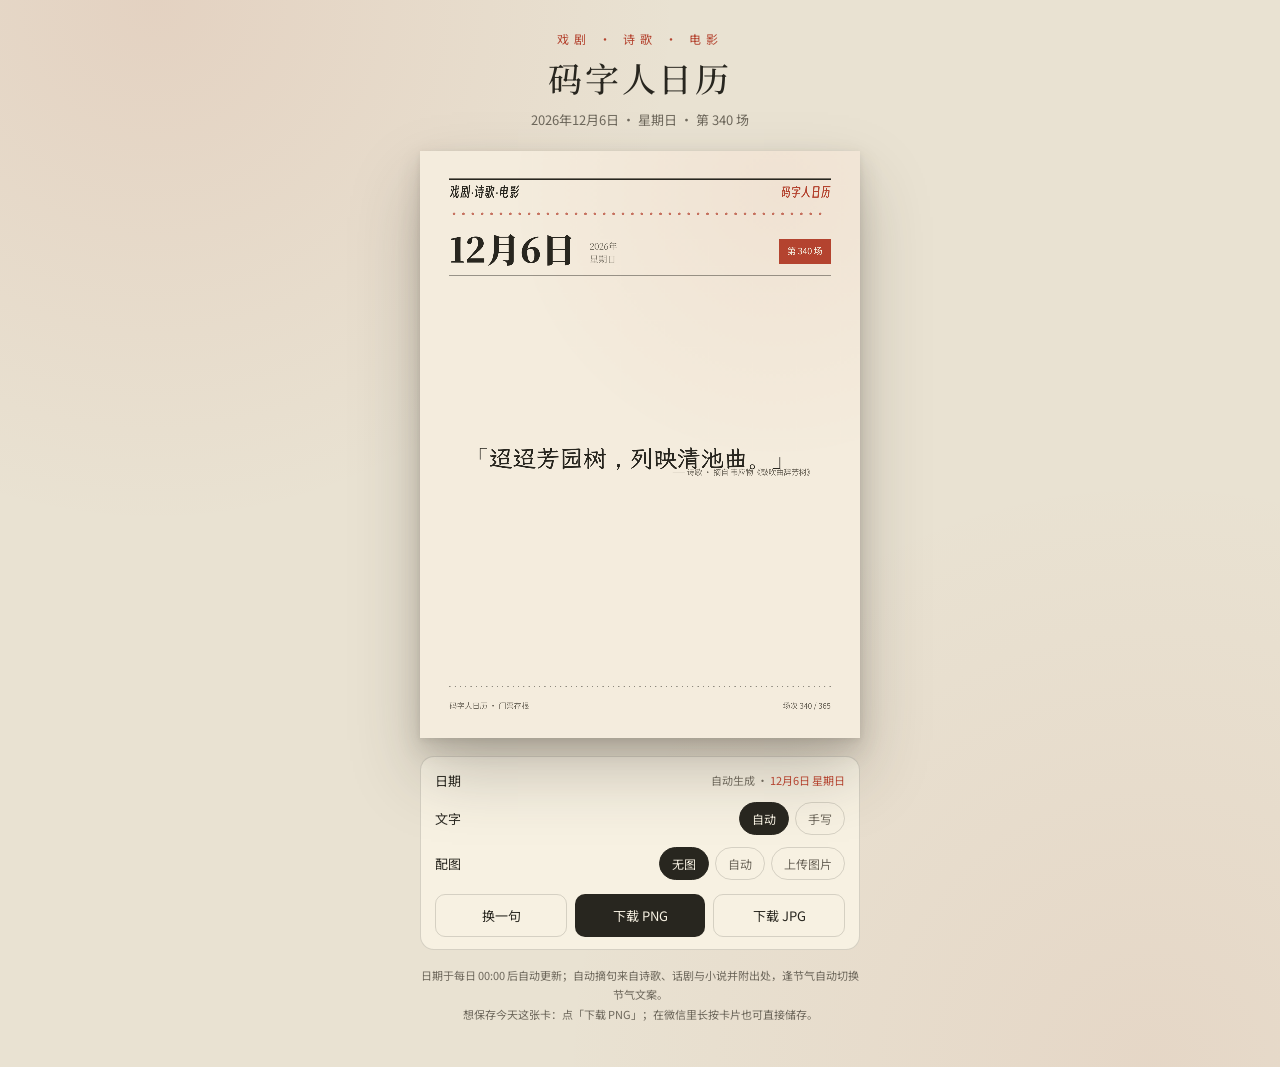
==== commit 6881d967: "Quote layout indent/larger + JPG download" ====
--- a/index.html
+++ b/index.html
@@ -252,6 +252,7 @@
         <button type="button" id="shuffle" class="secondary">换一句</button>
         <button type="button" id="swap-img" class="secondary hidden">换配图</button>
         <button type="button" id="download" class="primary">下载 PNG</button>
+        <button type="button" id="download-jpg" class="secondary">下载 JPG</button>
       </div>
     </section>
 
@@ -4468,7 +4469,8 @@
         upload: document.getElementById('upload-file'),
         shuffle: document.getElementById('shuffle'),
         swapImg: document.getElementById('swap-img'),
-        download: document.getElementById('download')
+        download: document.getElementById('download'),
+        downloadJpg: document.getElementById('download-jpg')
       }
 
       /* ---------------- 文案 ---------------- */
@@ -4752,24 +4754,24 @@
       }
 
       function layoutQuote(quoteText, quoteTop) {
-        const maxW = 650
+        const maxW = LW - 156
         const top = quoteTop
         const availH = quoteTop > 400 ? (912 - 52 - quoteTop) : 610
-        let size = quoteTop > 400 ? 27 : 33
+        let size = quoteTop > 400 ? 32 : 40
         let lineHeight = 0
         let lines = []
 
         for (let guard = 0; guard < 8; guard++) {
           const spec = kaiFont(size, '400')
           lines = wrapByWidth(quoteText, maxW, spec)
-          lineHeight = Math.round(size * 1.78)
-          const fits = lines.length * lineHeight <= availH - 44
+          lineHeight = Math.round(size * 1.7)
+          const fits = lines.length * lineHeight <= availH - 46
           if (fits || size <= 21) break
           size -= 2
         }
 
         const total = lines.length * lineHeight
-        const y = top + Math.max(0, (availH - total - 44) / 2)
+        const y = top + Math.max(0, (availH - total - 46) / 2)
         return { lines: lines, size: size, lineHeight: lineHeight, y: y }
       }
 
@@ -4778,15 +4780,16 @@
         const lay = layoutQuote(quoteText, quoteTop)
 
         for (let i = 0; i < lay.lines.length; i++) {
-          fillText(lay.lines[i], 50, lay.y + i * lay.lineHeight + lay.size, {
+          fillText(lay.lines[i], 78, lay.y + i * lay.lineHeight + lay.size, {
             font: kaiFont(lay.size, '400'),
             color: '#28261f'
           })
         }
 
         const src = quoteSource()
-        const srcY = lay.y + lay.lines.length * lay.lineHeight + 24
-        fillText(src ? '—— ' + src : '', LW - 50, srcY, {
+        const lastBaseline = lay.y + (lay.lines.length - 1) * lay.lineHeight + lay.size
+        const srcY = lastBaseline + 14
+        fillText(src ? '—— ' + src : '', LW - 78, srcY, {
           font: sansFont(13),
           color: '#6d675b',
           align: 'right'
@@ -4878,16 +4881,19 @@
       }
 
       /* ---------------- 下载 ---------------- */
-      function downloadPng() {
+      function downloadImage(kind) {
         const d = state.date
-        const name = '码字人日历-' + d.key + '.png'
+        const isPng = kind === 'png'
+        const ext = isPng ? 'png' : 'jpg'
+        const mime = isPng ? 'image/png' : 'image/jpeg'
+        const name = '码字人日历-' + d.key + '.' + ext
         if (canvas.toBlob) {
           canvas.toBlob(function (blob) {
             if (!blob) return
             triggerDownload(URL.createObjectURL(blob), name)
-          }, 'image/png')
+          }, mime, isPng ? undefined : 0.92)
         } else {
-          triggerDownload(canvas.toDataURL('image/png'), name)
+          triggerDownload(canvas.toDataURL(mime, isPng ? undefined : 0.92), name)
         }
       }
 
@@ -5005,7 +5011,12 @@
         render()
       })
 
-      els.download.addEventListener('click', downloadPng)
+      els.download.addEventListener('click', function () {
+        downloadImage('png')
+      })
+      els.downloadJpg.addEventListener('click', function () {
+        downloadImage('jpg')
+      })
 
       /* ---------------- 启动 ---------------- */
       function boot() {
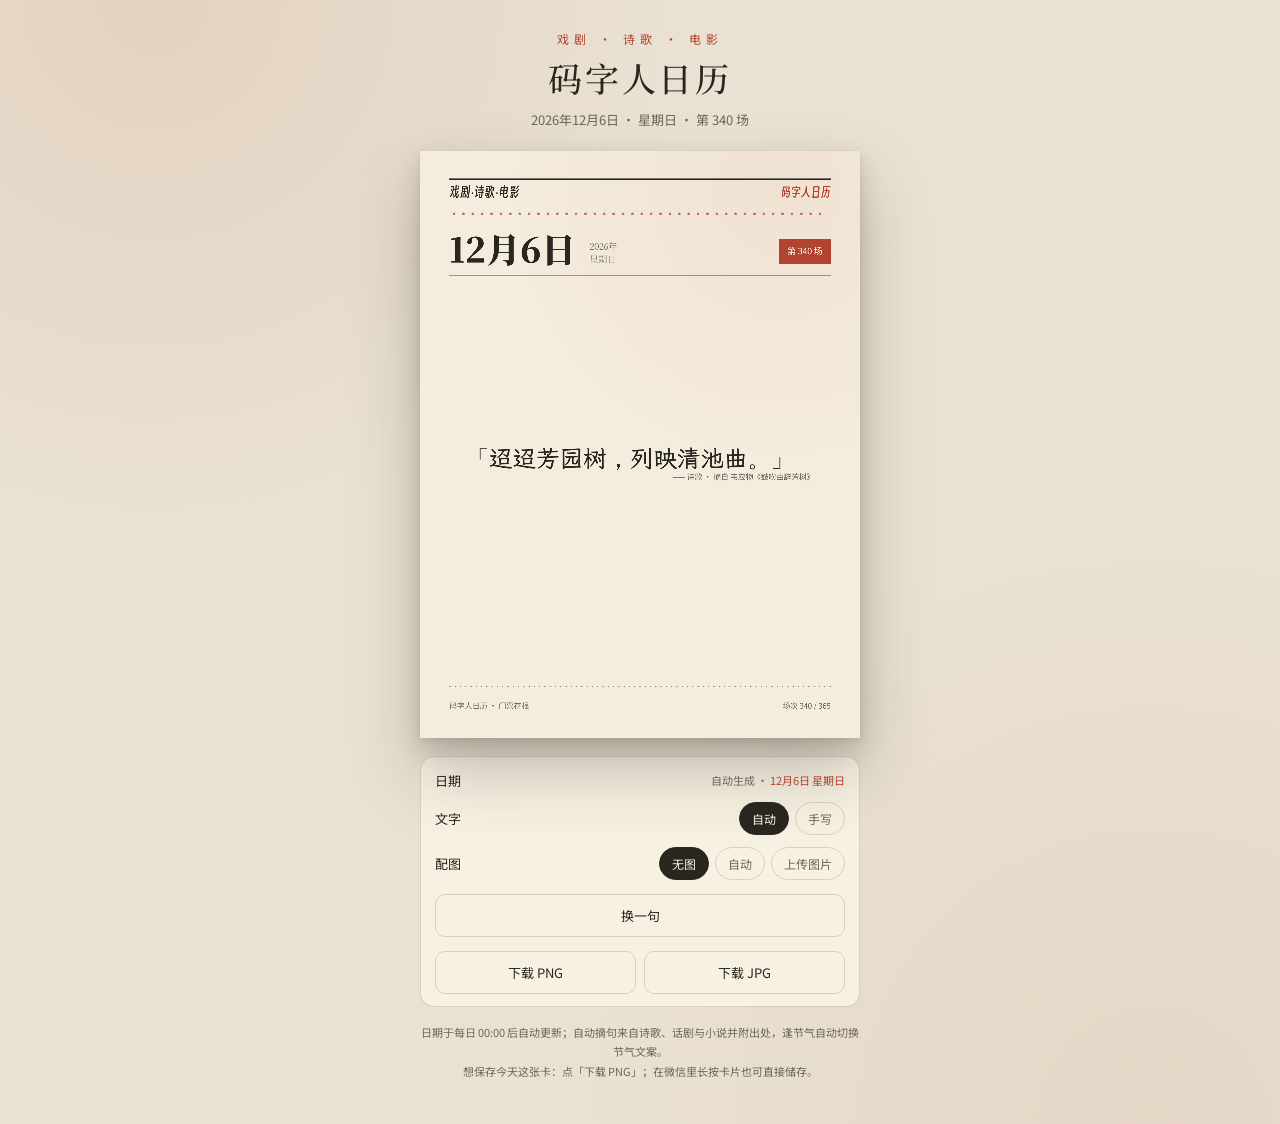
==== commit c5a06f28: "Fix source spacing + button layout" ====
--- a/index.html
+++ b/index.html
@@ -251,7 +251,9 @@
       <div class="actions">
         <button type="button" id="shuffle" class="secondary">换一句</button>
         <button type="button" id="swap-img" class="secondary hidden">换配图</button>
-        <button type="button" id="download" class="primary">下载 PNG</button>
+      </div>
+      <div class="actions">
+        <button type="button" id="download" class="secondary">下载 PNG</button>
         <button type="button" id="download-jpg" class="secondary">下载 JPG</button>
       </div>
     </section>
@@ -4788,7 +4790,7 @@
 
         const src = quoteSource()
         const lastBaseline = lay.y + (lay.lines.length - 1) * lay.lineHeight + lay.size
-        const srcY = lastBaseline + 14
+        const srcY = lastBaseline + 22
         fillText(src ? '—— ' + src : '', LW - 78, srcY, {
           font: sansFont(13),
           color: '#6d675b',
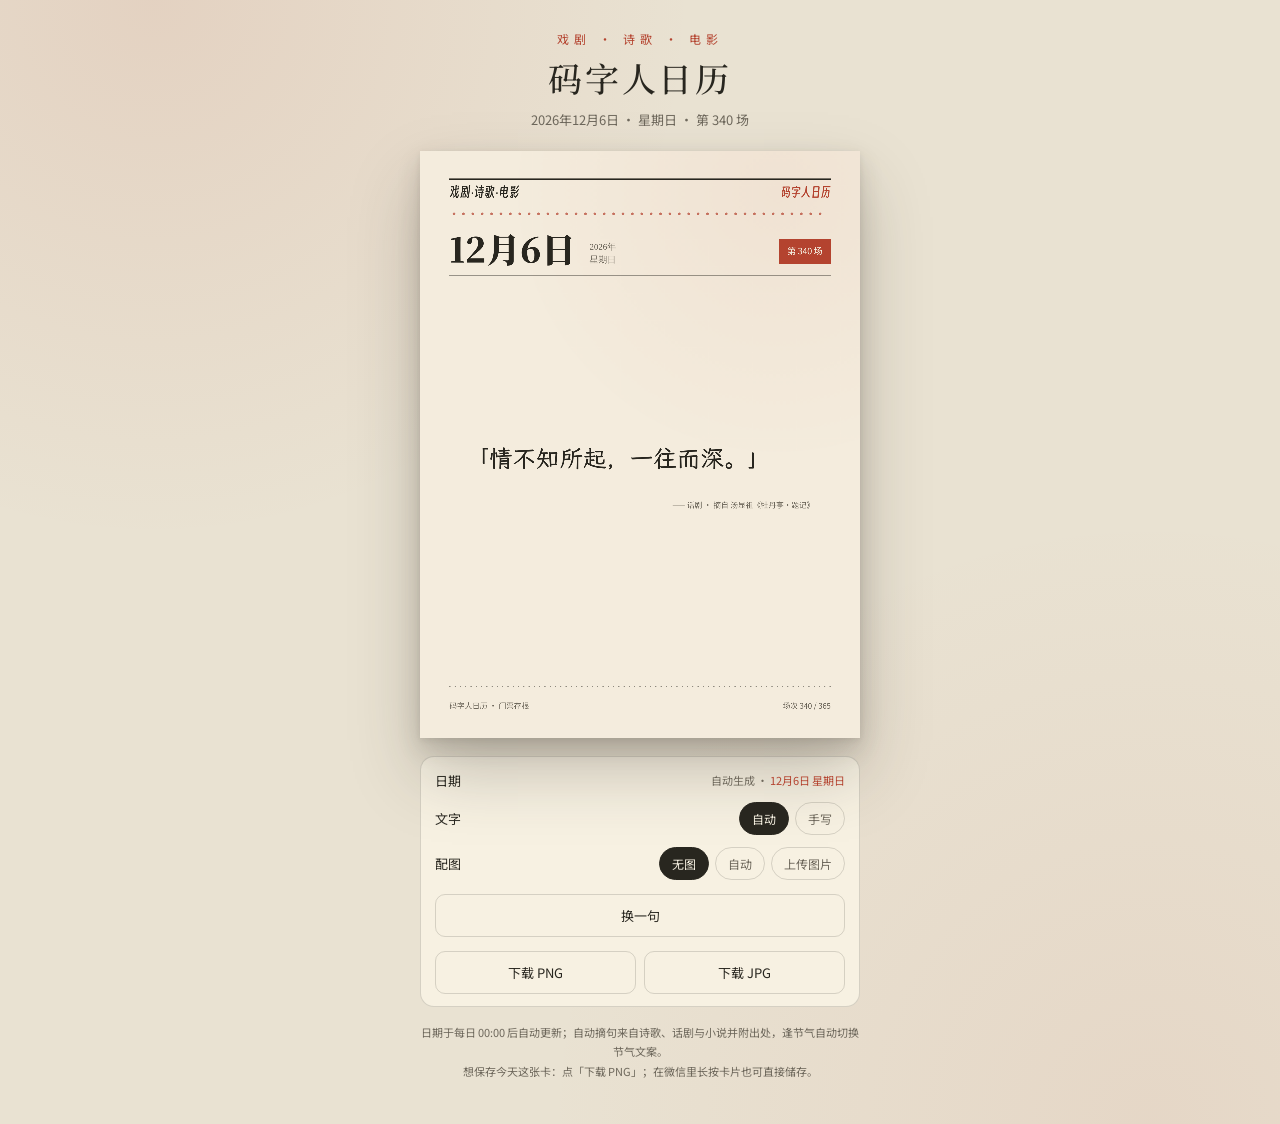
==== commit 6879aff4: "Rebalance quote library (modern & foreign) + full font coverage + wider source gap" ====
--- a/index.html
+++ b/index.html
@@ -303,3853 +303,3929 @@
 
       /* ---------------- 素材 ---------------- */
       const QUOTES = [
-             {
-              "text": "蒹葭苍苍，白露为霜。所谓伊人，在水一方。",
-              "type": "诗歌",
-              "ref": "《诗经·秦风·蒹葭》",
-              "origin": "中",
-              "themes": [
-               "autumn",
-               "nature",
-               "water",
-               "poetry"
-              ]
-             },
-             {
-              "text": "渡头余落日，墟里上孤烟。",
-              "type": "诗歌",
-              "ref": "王维《辋川闲居赠裴秀才迪》",
-              "origin": "中",
-              "themes": [
-               "autumn",
-               "nature",
-               "water",
-               "poetry"
-              ]
-             },
-             {
-              "text": "桃花流水窅然去，别有天地非人间。",
-              "type": "诗歌",
-              "ref": "李白《山中问答》",
-              "origin": "中",
-              "themes": [
-               "spring",
-               "nature",
-               "water",
-               "poetry"
-              ]
-             },
-             {
-              "text": "原来姹紫嫣红开遍，似这般都付与断井颓垣。",
-              "type": "话剧",
-              "ref": "汤显祖《牡丹亭·惊梦》",
-              "origin": "中",
-              "themes": [
-               "stage",
-               "drama",
-               "spring",
-               "poetry"
-              ]
-             },
-             {
-              "text": "眼看他起朱楼，眼看他宴宾客，眼看他楼塌了。",
-              "type": "话剧",
-              "ref": "孔尚任《桃花扇·余韵》",
-              "origin": "中",
-              "themes": [
-               "stage",
-               "drama",
-               "autumn",
-               "novel"
-              ]
-             },
-             {
-              "text": "满纸荒唐言，一把辛酸泪。都云作者痴，谁解其中味。",
-              "type": "小说",
-              "ref": "曹雪芹《红楼梦·第一回》",
-              "origin": "中",
-              "themes": [
-               "novel",
-               "book",
-               "study",
-               "autumn"
-              ]
-             },
-             {
-              "text": "会心处，不必在远。翳然林水，便自有濠濮闲想也。",
-              "type": "小说",
-              "ref": "《世说新语·言语》",
-              "origin": "中",
-              "themes": [
-               "novel",
-               "nature",
-               "water",
-               "autumn"
-              ]
-             },
-             {
-              "text": "采菊东篱下，悠然见南山。",
-              "type": "诗歌",
-              "ref": "陶渊明《饮酒·其五》",
-              "origin": "中",
-              "themes": [
-               "autumn",
-               "nature",
-               "poetry"
-              ]
-             },
-             {
-              "text": "回首向来萧瑟处，归去，也无风雨也无晴。",
-              "type": "诗歌",
-              "ref": "苏轼《定风波》",
-              "origin": "中",
-              "themes": [
-               "rain",
-               "nature",
-               "poetry"
-              ]
-             },
-             {
-              "text": "全世界是一个舞台，所有的男男女女不过是演员。",
-              "type": "话剧",
-              "ref": "莎士比亚《皆大欢喜》第二幕第七场",
-              "origin": "外",
-              "themes": [
-               "stage",
-               "drama",
-               "foreign"
-              ]
-             },
-             {
-              "text": "我们都在阴沟里，可是总有人还在仰望星空。",
-              "type": "话剧",
-              "ref": "王尔德《温夫人的扇子》",
-              "origin": "外",
-              "themes": [
-               "stage",
-               "drama",
-               "foreign",
-               "novel"
-              ]
-             },
-             {
-              "text": "使生如夏花之绚烂，死如秋叶之静美。",
-              "type": "诗歌",
-              "ref": "泰戈尔《飞鸟集》",
-              "origin": "外",
-              "themes": [
-               "summer",
-               "autumn",
-               "nature",
-               "foreign",
-               "poetry"
-              ]
-             },
-             {
-              "text": "幸福的家庭都是相似的，不幸的家庭各有各的不幸。",
-              "type": "小说",
-              "ref": "托尔斯泰《安娜·卡列尼娜》",
-              "origin": "外",
-              "themes": [
-               "novel",
-               "book",
-               "foreign"
-              ]
-             },
-             {
-              "text": "凡事都有定期，天下万物都有定时。",
-              "type": "外国典籍",
-              "ref": "《圣经·传道书》3:1",
-              "origin": "外",
-              "themes": [
-               "time",
-               "season",
-               "foreign",
-               "nature"
-              ]
-             },
-             {
-              "text": "人有悲欢离合，月有阴晴圆缺，此事古难全。",
-              "type": "诗歌",
-              "ref": "苏轼《水调歌头》",
-              "origin": "中",
-              "themes": [
-               "autumn",
-               "moon",
-               "nature",
-               "poetry"
-              ]
-             },
-             {
-              "text": "众里寻他千百度，蓦然回首，那人却在，灯火阑珊处。",
-              "type": "诗歌",
-              "ref": "辛弃疾《青玉案·元夕》",
-              "origin": "中",
-              "themes": [
-               "spring",
-               "night",
-               "nature",
-               "poetry"
-              ]
-             },
-             {
-              "text": "知否，知否？应是绿肥红瘦。",
-              "type": "诗歌",
-              "ref": "李清照《如梦令》",
-              "origin": "中",
-              "themes": [
-               "spring",
-               "nature",
-               "rain",
-               "poetry"
-              ]
-             },
-             {
-              "text": "劝君更尽一杯酒，西出阳关无故人。",
-              "type": "诗歌",
-              "ref": "王维《送元二使安西》",
-              "origin": "中",
-              "themes": [
-               "autumn",
-               "journey",
-               "nature",
-               "poetry"
-              ]
-             },
-             {
-              "text": "露从今夜白，月是故乡明。",
-              "type": "诗歌",
-              "ref": "杜甫《月夜忆舍弟》",
-              "origin": "中",
-              "themes": [
-               "autumn",
-               "moon",
-               "nature",
-               "poetry"
-              ]
-             },
-             {
-              "text": "开轩面场圃，把酒话桑麻。",
-              "type": "诗歌",
-              "ref": "孟浩然《过故人庄》",
-              "origin": "中",
-              "themes": [
-               "summer",
-               "nature",
-               "poetry"
-              ]
-             },
-             {
-              "text": "无可奈何花落去，似曾相识燕归来。",
-              "type": "诗歌",
-              "ref": "晏殊《浣溪沙》",
-              "origin": "中",
-              "themes": [
-               "spring",
-               "autumn",
-               "nature",
-               "poetry"
-              ]
-             },
-             {
-              "text": "问渠那得清如许？为有源头活水来。",
-              "type": "诗歌",
-              "ref": "朱熹《观书有感》",
-              "origin": "中",
-              "themes": [
-               "water",
-               "book",
-               "novel",
-               "poetry"
-              ]
-             },
-             {
-              "text": "忽如一夜春风来，千树万树梨花开。",
-              "type": "诗歌",
-              "ref": "岑参《白雪歌送武判官归京》",
-              "origin": "中",
-              "themes": [
-               "winter",
-               "nature",
-               "poetry"
-              ]
-             },
-             {
-              "text": "情不知所起，一往而深。",
-              "type": "话剧",
-              "ref": "汤显祖《牡丹亭·题记》",
-              "origin": "中",
-              "themes": [
-               "stage",
-               "drama",
-               "spring",
-               "poetry"
-              ]
-             },
-             {
-              "text": "世事洞明皆学问，人情练达即文章。",
-              "type": "小说",
-              "ref": "曹雪芹《红楼梦》",
-              "origin": "中",
-              "themes": [
-               "novel",
-               "book",
-               "study"
-              ]
-             },
-             {
-              "text": "希望本是无所谓有，无所谓无的。这正如地上的路；其实地上本没有路，走的人多了，也便成了路。",
-              "type": "小说",
-              "ref": "鲁迅《故乡》",
-              "origin": "中",
-              "themes": [
-               "novel",
-               "journey",
-               "winter",
-               "nature"
-              ]
-             },
-             {
-              "text": "这是最好的时代，这是最坏的时代。",
-              "type": "小说",
-              "ref": "狄更斯《双城记》",
-              "origin": "外",
-              "themes": [
-               "novel",
-               "book",
-               "foreign",
-               "time"
-              ]
-             },
-             {
-              "text": "像针尖上一滴水滴在大海里，我的日子滴在时间的流里，没有声音，也没有影子。",
-              "type": "现代散文",
-              "ref": "朱自清《匆匆》",
-              "origin": "中",
-              "themes": [
-               "time",
-               "book",
-               "study",
-               "poetry"
-              ]
-             },
-             {
-              "text": "我与父亲不相见已二年余了，我最不能忘记的是他的背影。",
-              "type": "现代散文",
-              "ref": "朱自清《背影》",
-              "origin": "中",
-              "themes": [
-               "journey",
-               "book",
-               "study"
-              ]
-             },
-             {
-              "text": "悄悄的我走了，正如我悄悄的来；我挥一挥衣袖，不带走一片云彩。",
-              "type": "现代诗歌",
-              "ref": "徐志摩《再别康桥》",
-              "origin": "中",
-              "themes": [
-               "water",
-               "spring",
-               "nature",
-               "poetry"
-              ]
-             },
-             {
-              "text": "你我相逢在黑夜的海上，你有你的，我有我的，方向。",
-              "type": "现代诗歌",
-              "ref": "徐志摩《偶然》",
-              "origin": "中",
-              "themes": [
-               "night",
-               "nature",
-               "water",
-               "poetry"
-              ]
-             },
-             {
-              "text": "你是爱，是暖，是希望，你是人间的四月天！",
-              "type": "现代诗歌",
-              "ref": "林徽因《你是人间的四月天》",
-              "origin": "中",
-              "themes": [
-               "spring",
-               "poetry",
-               "nature"
-              ]
-             },
-             {
-              "text": "撑着油纸伞，独自彷徨在悠长、悠长又寂寥的雨巷。",
-              "type": "现代诗歌",
-              "ref": "戴望舒《雨巷》",
-              "origin": "中",
-              "themes": [
-               "rain",
-               "spring",
-               "poetry"
-              ]
-             },
-             {
-              "text": "北国的秋，却特别地来得清，来得静，来得悲凉。",
-              "type": "现代散文",
-              "ref": "郁达夫《故都的秋》",
-              "origin": "中",
-              "themes": [
-               "autumn",
-               "nature"
-              ]
-             },
-             {
-              "text": "人要做有用的人，不要做只讲体面，而对别人没有好处的人。",
-              "type": "现代散文",
-              "ref": "许地山《落花生》",
-              "origin": "中",
-              "themes": [
-               "book",
-               "study"
-              ]
-             },
-             {
-              "text": "故乡对于我并没有什么特别的情分，只因朝夕会面，遂成相识。",
-              "type": "现代散文",
-              "ref": "周作人《故乡的野菜》",
-              "origin": "中",
-              "themes": [
-               "nature",
-               "spring",
-               "book"
-              ]
-             },
-             {
-              "text": "一个老城，有山有水，全在天底下晒着阳光，暖和安适地睡着。",
-              "type": "现代散文",
-              "ref": "老舍《济南的冬天》",
-              "origin": "中",
-              "themes": [
-               "winter",
-               "nature",
-               "water"
-              ]
-             },
-             {
-              "text": "真的猛士，敢于直面惨淡的人生，敢于正视淋漓的鲜血。",
-              "type": "现代散文",
-              "ref": "鲁迅《记念刘和珍君》",
-              "origin": "中",
-              "themes": [
-               "novel",
-               "book",
-               "time"
-              ]
-             },
-             {
-              "text": "希望是有羽毛的东西，栖息在灵魂里。",
-              "type": "诗歌",
-              "ref": "狄金森《希望》",
-              "origin": "外",
-              "themes": [
-               "foreign",
-               "poetry",
-               "nature"
-              ]
-             },
-             {
-              "text": "凡是有钱的单身汉，总想娶位太太，这已经成了一条举世公认的真理。",
-              "type": "小说",
-              "ref": "奥斯汀《傲慢与偏见》",
-              "origin": "外",
-              "themes": [
-               "novel",
-               "foreign",
-               "book"
-              ]
-             },
-             {
-              "text": "所有的大人都曾经是小孩，虽然，只有少数的人记得。",
-              "type": "小说",
-              "ref": "圣埃克苏佩里《小王子》",
-              "origin": "外",
-              "themes": [
-               "foreign",
-               "novel",
-               "book",
-               "poetry"
-              ]
-             },
-             {
-              "text": "画楼吹笛妓，金椀酒家胡。",
-              "type": "诗歌",
-              "ref": "王维《过崔驸马山池》",
-              "origin": "中",
-              "themes": [
-               "poetry",
-               "nature"
-              ]
-             },
-             {
-              "text": "岩壑转微迳，云林隐法堂。",
-              "type": "诗歌",
-              "ref": "王维《过福禅师兰若》",
-              "origin": "中",
-              "themes": [
-               "poetry",
-               "nature"
-              ]
-             },
-             {
-              "text": "不知香积寺，数里入云峰。",
-              "type": "诗歌",
-              "ref": "王维《过香积寺》",
-              "origin": "中",
-              "themes": [
-               "poetry",
-               "nature"
-              ]
-             },
-             {
-              "text": "暮持筇竹杖，相待虎谿头。",
-              "type": "诗歌",
-              "ref": "王维《过感化寺昙兴上人山院》",
-              "origin": "中",
-              "themes": [
-               "poetry",
-               "nature"
-              ]
-             },
-             {
-              "text": "龙钟一老翁，徐步谒禅宫。",
-              "type": "诗歌",
-              "ref": "王维《夏日过青龙寺谒操禅师》",
-              "origin": "中",
-              "themes": [
-               "poetry",
-               "nature"
-              ]
-             },
-             {
-              "text": "竹径从初地，莲峰出化城。",
-              "type": "诗歌",
-              "ref": "王维《登辨觉寺》",
-              "origin": "中",
-              "themes": [
-               "poetry",
-               "nature"
-              ]
-             },
-             {
-              "text": "下阶欲离别，相对映兰丛。",
-              "type": "诗歌",
-              "ref": "王缙《古离别》",
-              "origin": "中",
-              "themes": [
-               "poetry",
-               "nature"
-              ]
-             },
-             {
-              "text": "林间青雀儿，来往翩翩绕一枝。",
-              "type": "诗歌",
-              "ref": "王缙《青雀歌》",
-              "origin": "中",
-              "themes": [
-               "poetry",
-               "nature"
-              ]
-             },
-             {
-              "text": "林中空寂舍，阶下终南山。",
-              "type": "诗歌",
-              "ref": "王缙《同王昌龄裴迪游青龙寺昙壁上人兄院集和兄维》",
-              "origin": "中",
-              "themes": [
-               "poetry",
-               "nature"
-              ]
-             },
-             {
-              "text": "山月晓仍在，林风凉不绝。",
-              "type": "诗歌",
-              "ref": "王缙《别辋川别业》",
-              "origin": "中",
-              "themes": [
-               "poetry",
-               "nature",
-               "water"
-              ]
-             },
-             {
-              "text": "身名不问十年余，老大谁能更读书。",
-              "type": "诗歌",
-              "ref": "王缙《与卢员外象过崔处士兴宗林亭》",
-              "origin": "中",
-              "themes": [
-               "poetry",
-               "nature"
-              ]
-             },
-             {
-              "text": "莫将边地比京都，八月严霜草已枯。",
-              "type": "诗歌",
-              "ref": "王缙《九日作》",
-              "origin": "中",
-              "themes": [
-               "poetry",
-               "nature",
-               "autumn",
-               "water"
-              ]
-             },
-             {
-              "text": "灵境信为绝，法堂出尘氛。",
-              "type": "诗歌",
-              "ref": "裴迪《青龙寺昙壁上人院集》",
-              "origin": "中",
-              "themes": [
-               "poetry",
-               "nature"
-              ]
-             },
-             {
-              "text": "动息自适性，不曾妄与燕雀群。",
-              "type": "诗歌",
-              "ref": "裴迪《青雀歌》",
-              "origin": "中",
-              "themes": [
-               "poetry",
-               "nature",
-               "spring"
-              ]
-             },
-             {
-              "text": "不远灞陵边，安居向十年。",
-              "type": "诗歌",
-              "ref": "裴迪《游感化寺昙兴上人山院》",
-              "origin": "中",
-              "themes": [
-               "poetry",
-               "nature"
-              ]
-             },
-             {
-              "text": "安禅一室内，左右竹亭幽。",
-              "type": "诗歌",
-              "ref": "裴迪《夏日过青龙寺谒操禅师》",
-              "origin": "中",
-              "themes": [
-               "poetry",
-               "nature"
-              ]
-             },
-             {
-              "text": "恨不逢君出荷蓑，青松白屋更无他。",
-              "type": "诗歌",
-              "ref": "裴迪《春日与王右丞过新昌里访吕逸人不遇》",
-              "origin": "中",
-              "themes": [
-               "poetry",
-               "nature",
-               "summer"
-              ]
-             },
-             {
-              "text": "结庐古城下，时登古城上。",
-              "type": "诗歌",
-              "ref": "裴迪《辋川集二十首孟城坳》",
-              "origin": "中",
-              "themes": [
-               "poetry",
-               "nature"
-              ]
-             },
-             {
-              "text": "行苦神亦秀，泠然谿上松。",
-              "type": "诗歌",
-              "ref": "崔兴宗《同王右丞送瑗公南归》",
-              "origin": "中",
-              "themes": [
-               "poetry",
-               "nature"
-              ]
-             },
-             {
-              "text": "青扈绕青林，翩翾陋体一微禽。",
-              "type": "诗歌",
-              "ref": "崔兴宗《青雀歌》",
-              "origin": "中",
-              "themes": [
-               "poetry",
-               "nature"
-              ]
-             },
-             {
-              "text": "未央朝谒正逶迤，天上樱桃锡此时。",
-              "type": "诗歌",
-              "ref": "崔兴宗《和王维敕赐百官樱桃》",
-              "origin": "中",
-              "themes": [
-               "poetry",
-               "nature"
-              ]
-             },
-             {
-              "text": "驻马欲分襟，清寒御沟上。",
-              "type": "诗歌",
-              "ref": "崔兴宗《留别王维》",
-              "origin": "中",
-              "themes": [
-               "poetry",
-               "nature",
-               "winter"
-              ]
-             },
-             {
-              "text": "穷巷空林常闭关，悠然独卧对前山。",
-              "type": "诗歌",
-              "ref": "崔兴宗《酬王维卢象见过林亭》",
-              "origin": "中",
-              "themes": [
-               "poetry",
-               "nature"
-              ]
-             },
-             {
-              "text": "天子念西疆，咨君去不遑。",
-              "type": "诗歌",
-              "ref": "苑咸《送大理正摄御史判凉州别驾》",
-              "origin": "中",
-              "themes": [
-               "poetry",
-               "nature"
-              ]
-             },
-             {
-              "text": "莲花梵字本从天，华省仙郎早悟禅。",
-              "type": "诗歌",
-              "ref": "苑咸《酬王维》",
-              "origin": "中",
-              "themes": [
-               "poetry",
-               "nature",
-               "spring"
-              ]
-             },
-             {
-              "text": "绝顶一茅茨，直[上]三十里。",
-              "type": "诗歌",
-              "ref": "丘为《寻西山隐者不遇》",
-              "origin": "中",
-              "themes": [
-               "poetry",
-               "nature"
-              ]
-             },
-             {
-              "text": "东风何时至，已绿湖上山。",
-              "type": "诗歌",
-              "ref": "丘为《题农父庐舍》",
-              "origin": "中",
-              "themes": [
-               "poetry",
-               "nature",
-               "spring"
-              ]
-             },
-             {
-              "text": "结庐若耶里，左右若耶水。",
-              "type": "诗歌",
-              "ref": "丘为《泛若耶谿》",
-              "origin": "中",
-              "themes": [
-               "poetry",
-               "nature",
-               "water"
-              ]
-             },
-             {
-              "text": "日日湖水上，好登湖上楼。",
-              "type": "诗歌",
-              "ref": "丘为《湖中寄王侍御》",
-              "origin": "中",
-              "themes": [
-               "poetry",
-               "nature",
-               "water"
-              ]
-             },
-             {
-              "text": "天末江城晚，登临客望迷。",
-              "type": "诗歌",
-              "ref": "丘为《登润州城》",
-              "origin": "中",
-              "themes": [
-               "poetry",
-               "nature",
-               "water"
-              ]
-             },
-             {
-              "text": "日高鸡犬静，门掩向寒塘。",
-              "type": "诗歌",
-              "ref": "丘为《寻庐山崔征君》",
-              "origin": "中",
-              "themes": [
-               "poetry",
-               "nature",
-               "winter"
-              ]
-             },
-             {
-              "text": "西掖承休澣，东隅返故林。",
-              "type": "诗歌",
-              "ref": "赵骅《送晁补阙归日本国》",
-              "origin": "中",
-              "themes": [
-               "poetry",
-               "nature"
-              ]
-             },
-             {
-              "text": "少年负胆气，好勇复知机。",
-              "type": "诗歌",
-              "ref": "崔颢《古游侠呈军中诸将》",
-              "origin": "中",
-              "themes": [
-               "poetry",
-               "nature"
-              ]
-             },
-             {
-              "text": "悠悠远行归，经春涉长道。",
-              "type": "诗歌",
-              "ref": "崔颢《赠轻车》",
-              "origin": "中",
-              "themes": [
-               "poetry",
-               "nature",
-               "spring"
-              ]
-             },
-             {
-              "text": "三十羽林将，出身常事边。",
-              "type": "诗歌",
-              "ref": "崔颢《赠王威古》",
-              "origin": "中",
-              "themes": [
-               "poetry",
-               "nature"
-              ]
-             },
-             {
-              "text": "法师东南秀，世实豪家子。",
-              "type": "诗歌",
-              "ref": "崔颢《赠怀一上人》",
-              "origin": "中",
-              "themes": [
-               "poetry",
-               "nature"
-              ]
-             },
-             {
-              "text": "晨登天竺山，山殿朝阳晓。",
-              "type": "诗歌",
-              "ref": "崔颢《游天竺寺》",
-              "origin": "中",
-              "themes": [
-               "poetry",
-               "nature"
-              ]
-             },
-             {
-              "text": "轻舟去何疾，已到云林境。",
-              "type": "诗歌",
-              "ref": "崔颢《入若耶溪》",
-              "origin": "中",
-              "themes": [
-               "poetry",
-               "nature"
-              ]
-             },
-             {
-              "text": "夫差日淫放，举国求妃嫔。",
-              "type": "诗歌",
-              "ref": "祖咏《古意二首一》",
-              "origin": "中",
-              "themes": [
-               "poetry",
-               "nature"
-              ]
-             },
-             {
-              "text": "楚王竟何去，独自留巫山。",
-              "type": "诗歌",
-              "ref": "祖咏《古意二首二》",
-              "origin": "中",
-              "themes": [
-               "poetry",
-               "nature"
-              ]
-             },
-             {
-              "text": "天色混波涛，岸阴匝村墅。",
-              "type": "诗歌",
-              "ref": "祖咏《渡淮河寄平一》",
-              "origin": "中",
-              "themes": [
-               "poetry",
-               "nature",
-               "water"
-              ]
-             },
-             {
-              "text": "淹留岁将[晏]，久废南山期。",
-              "type": "诗歌",
-              "ref": "祖咏《归汝坟山庄留别卢象》",
-              "origin": "中",
-              "themes": [
-               "poetry",
-               "nature"
-              ]
-             },
-             {
-              "text": "前路入郑郊，尚经百余里。",
-              "type": "诗歌",
-              "ref": "祖咏《夕次圃田店》",
-              "origin": "中",
-              "themes": [
-               "poetry",
-               "nature"
-              ]
-             },
-             {
-              "text": "旧居东臯上，左右俯荒村。",
-              "type": "诗歌",
-              "ref": "祖咏《田家即事》",
-              "origin": "中",
-              "themes": [
-               "poetry",
-               "nature"
-              ]
-             },
-             {
-              "text": "九嶷日已暮，三湘云复愁。",
-              "type": "诗歌",
-              "ref": "李颀《湘夫人》",
-              "origin": "中",
-              "themes": [
-               "poetry",
-               "nature"
-              ]
-             },
-             {
-              "text": "黄云雁门郡，日暮风沙里。",
-              "type": "诗歌",
-              "ref": "李颀《塞下曲》",
-              "origin": "中",
-              "themes": [
-               "poetry",
-               "nature",
-               "autumn"
-              ]
-             },
-             {
-              "text": "行人朝走马，直指蓟城傍。",
-              "type": "诗歌",
-              "ref": "李颀《古塞下曲》",
-              "origin": "中",
-              "themes": [
-               "poetry",
-               "nature"
-              ]
-             },
-             {
-              "text": "白首何老人，蓑笠蔽其身。",
-              "type": "诗歌",
-              "ref": "李颀《渔父歌》",
-              "origin": "中",
-              "themes": [
-               "poetry",
-               "nature"
-              ]
-             },
-             {
-              "text": "濩落久无用，隐身甘采薇。",
-              "type": "诗歌",
-              "ref": "李颀《东京寄万楚》",
-              "origin": "中",
-              "themes": [
-               "poetry",
-               "nature"
-              ]
-             },
-             {
-              "text": "得道凡百岁，烧丹惟一身。",
-              "type": "诗歌",
-              "ref": "李颀《寄焦炼师》",
-              "origin": "中",
-              "themes": [
-               "poetry",
-               "nature"
-              ]
-             },
-             {
-              "text": "自为洛阳客，夫子吾知音。",
-              "type": "诗歌",
-              "ref": "綦毋潜《冬夜寓居寄储太祝》",
-              "origin": "中",
-              "themes": [
-               "poetry",
-               "nature"
-              ]
-             },
-             {
-              "text": "幽意无断绝，此去随所偶。",
-              "type": "诗歌",
-              "ref": "綦毋潜《春泛若耶溪》",
-              "origin": "中",
-              "themes": [
-               "poetry",
-               "nature"
-              ]
-             },
-             {
-              "text": "道林隐形胜，向背临层霄。",
-              "type": "诗歌",
-              "ref": "綦毋潜《题鹤林寺》",
-              "origin": "中",
-              "themes": [
-               "poetry",
-               "nature"
-              ]
-             },
-             {
-              "text": "南山势回合，灵境依此住。",
-              "type": "诗歌",
-              "ref": "綦毋潜《题栖霞寺》",
-              "origin": "中",
-              "themes": [
-               "poetry",
-               "nature"
-              ]
-             },
-             {
-              "text": "西坂何缭绕，青林问子家。",
-              "type": "诗歌",
-              "ref": "綦毋潜《送储十二还庄城》",
-              "origin": "中",
-              "themes": [
-               "poetry",
-               "nature"
-              ]
-             },
-             {
-              "text": "长安渭桥路，行客别时心。",
-              "type": "诗歌",
-              "ref": "綦毋潜《送章彝下第》",
-              "origin": "中",
-              "themes": [
-               "poetry",
-               "nature"
-              ]
-             },
-             {
-              "text": "遐方献文犀，万里随南金。",
-              "type": "诗歌",
-              "ref": "储光羲《述韦昭应画犀牛》",
-              "origin": "中",
-              "themes": [
-               "poetry",
-               "nature"
-              ]
-             },
-             {
-              "text": "入与真主言，有骑天马来。",
-              "type": "诗歌",
-              "ref": "储光羲《献王威仪》",
-              "origin": "中",
-              "themes": [
-               "poetry",
-               "nature"
-              ]
-             },
-             {
-              "text": "啧啧野田雀，不知躯体微。",
-              "type": "诗歌",
-              "ref": "储光羲《野田黄雀行》",
-              "origin": "中",
-              "themes": [
-               "poetry",
-               "nature"
-              ]
-             },
-             {
-              "text": "山北饶朽木，山南多枯枝。",
-              "type": "诗歌",
-              "ref": "储光羲《樵父词》",
-              "origin": "中",
-              "themes": [
-               "poetry",
-               "nature"
-              ]
-             },
-             {
-              "text": "泽鱼好鸣水，溪鱼好上流。",
-              "type": "诗歌",
-              "ref": "储光羲《渔父词》",
-              "origin": "中",
-              "themes": [
-               "poetry",
-               "nature",
-               "water"
-              ]
-             },
-             {
-              "text": "不言牧田远，不道牧陂深。",
-              "type": "诗歌",
-              "ref": "储光羲《牧童词》",
-              "origin": "中",
-              "themes": [
-               "poetry",
-               "nature"
-              ]
-             },
-             {
-              "text": "向晚横吹悲，风动马嘶合。",
-              "type": "诗歌",
-              "ref": "王昌龄《变行路难》",
-              "origin": "中",
-              "themes": [
-               "poetry",
-               "nature"
-              ]
-             },
-             {
-              "text": "蝉鸣空桑林，八月萧关道。",
-              "type": "诗歌",
-              "ref": "王昌龄《塞下曲四首一》",
-              "origin": "中",
-              "themes": [
-               "poetry",
-               "nature",
-               "summer",
-               "water"
-              ]
-             },
-             {
-              "text": "饮马渡秋水，水寒风似刀。",
-              "type": "诗歌",
-              "ref": "王昌龄《塞下曲四首二》",
-              "origin": "中",
-              "themes": [
-               "poetry",
-               "nature",
-               "autumn",
-               "winter",
-               "water"
-              ]
-             },
-             {
-              "text": "奉诏甘泉宫，总征天下兵。",
-              "type": "诗歌",
-              "ref": "王昌龄《塞下曲四首三》",
-              "origin": "中",
-              "themes": [
-               "poetry",
-               "nature"
-              ]
-             },
-             {
-              "text": "边头何惨惨，已葬霍将军。",
-              "type": "诗歌",
-              "ref": "王昌龄《塞下曲四首四》",
-              "origin": "中",
-              "themes": [
-               "poetry",
-               "nature"
-              ]
-             },
-             {
-              "text": "秋风夜渡河，吹却鴈门桑。",
-              "type": "诗歌",
-              "ref": "王昌龄《塞上曲》",
-              "origin": "中",
-              "themes": [
-               "poetry",
-               "nature",
-               "autumn",
-               "water",
-               "night"
-              ]
-             },
-             {
-              "text": "圣代多才俊，陆生何考槃。",
-              "type": "诗歌",
-              "ref": "常建《送陆擢》",
-              "origin": "中",
-              "themes": [
-               "poetry",
-               "nature"
-              ]
-             },
-             {
-              "text": "泠泠花下琴，君唱渡江吟。",
-              "type": "诗歌",
-              "ref": "常建《送李十一尉临溪》",
-              "origin": "中",
-              "themes": [
-               "poetry",
-               "nature",
-               "spring",
-               "water"
-              ]
-             },
-             {
-              "text": "江上调玉琴，一弦清一心。",
-              "type": "诗歌",
-              "ref": "常建《江上琴兴》",
-              "origin": "中",
-              "themes": [
-               "poetry",
-               "nature",
-               "water"
-              ]
-             },
-             {
-              "text": "湖广舟自轻，江天欲澄霁。",
-              "type": "诗歌",
-              "ref": "常建《湖中晚霁》",
-              "origin": "中",
-              "themes": [
-               "poetry",
-               "nature",
-               "water"
-              ]
-             },
-             {
-              "text": "清溪深不测，隐处唯孤云。",
-              "type": "诗歌",
-              "ref": "常建《宿王昌龄隐居》",
-              "origin": "中",
-              "themes": [
-               "poetry",
-               "nature"
-              ]
-             },
-             {
-              "text": "微风吹霜气，寒影明前除。",
-              "type": "诗歌",
-              "ref": "常建《送楚十少府》",
-              "origin": "中",
-              "themes": [
-               "poetry",
-               "nature",
-               "autumn",
-               "winter"
-              ]
-             },
-             {
-              "text": "秋草马蹄轻，角弓持弦急。",
-              "type": "诗歌",
-              "ref": "杜𬱟《从军行》",
-              "origin": "中",
-              "themes": [
-               "poetry",
-               "nature",
-               "autumn"
-              ]
-             },
-             {
-              "text": "君不见铜鞮观，数里城池已芜漫。",
-              "type": "诗歌",
-              "ref": "杜𬱟《故绛行》",
-              "origin": "中",
-              "themes": [
-               "poetry",
-               "nature"
-              ]
-             },
-             {
-              "text": "十八羽林郎，戎衣侍汉王。",
-              "type": "诗歌",
-              "ref": "李嶷《少年行三首一》",
-              "origin": "中",
-              "themes": [
-               "poetry",
-               "nature"
-              ]
-             },
-             {
-              "text": "侍猎长杨下，承恩更射飞。",
-              "type": "诗歌",
-              "ref": "李嶷《少年行三首二》",
-              "origin": "中",
-              "themes": [
-               "poetry",
-               "nature"
-              ]
-             },
-             {
-              "text": "玉劒膝边横，金杯马上倾。",
-              "type": "诗歌",
-              "ref": "李嶷《少年行三首三》",
-              "origin": "中",
-              "themes": [
-               "poetry",
-               "nature"
-              ]
-             },
-             {
-              "text": "天净河汉高，夜闲砧杵发。",
-              "type": "诗歌",
-              "ref": "李嶷《淮南秋夜呈周偘》",
-              "origin": "中",
-              "themes": [
-               "poetry",
-               "nature",
-               "water",
-               "night"
-              ]
-             },
-             {
-              "text": "林卧避残暑，白云长在天。",
-              "type": "诗歌",
-              "ref": "李嶷《林园秋夜作》",
-              "origin": "中",
-              "themes": [
-               "poetry",
-               "nature",
-               "summer"
-              ]
-             },
-             {
-              "text": "人录尚书事，家临御路傍。",
-              "type": "诗歌",
-              "ref": "李嶷《读前汉外戚传》",
-              "origin": "中",
-              "themes": [
-               "poetry",
-               "nature"
-              ]
-             },
-             {
-              "text": "夜尽梦初惊，纱窗早雾明。",
-              "type": "诗歌",
-              "ref": "崔亘《春怨》",
-              "origin": "中",
-              "themes": [
-               "poetry",
-               "nature",
-               "night"
-              ]
-             },
-             {
-              "text": "美人怨何深，含情倚金阁。",
-              "type": "诗歌",
-              "ref": "蒋维翰《古歌二首一》",
-              "origin": "中",
-              "themes": [
-               "poetry",
-               "nature"
-              ]
-             },
-             {
-              "text": "美人闭红烛，独作裁新锦。",
-              "type": "诗歌",
-              "ref": "蒋维翰《古歌二首二》",
-              "origin": "中",
-              "themes": [
-               "poetry",
-               "nature",
-               "night"
-              ]
-             },
-             {
-              "text": "珠箔因风起，飞蛾入最能。",
-              "type": "诗歌",
-              "ref": "蒋维翰《春夜裁缝》",
-              "origin": "中",
-              "themes": [
-               "poetry",
-               "nature"
-              ]
-             },
-             {
-              "text": "白玉堂前一树梅，今朝忽见数花开。",
-              "type": "诗歌",
-              "ref": "蒋维翰《春女怨》",
-              "origin": "中",
-              "themes": [
-               "poetry",
-               "nature",
-               "spring",
-               "winter"
-              ]
-             },
-             {
-              "text": "百尺珠楼临狭斜，新妆能唱美人车。",
-              "type": "诗歌",
-              "ref": "蒋维翰《怨歌》",
-              "origin": "中",
-              "themes": [
-               "poetry",
-               "nature"
-              ]
-             },
-             {
-              "text": "人说淮南有小山，淮王昔日此登仙。",
-              "type": "诗歌",
-              "ref": "万楚《小山歌》",
-              "origin": "中",
-              "themes": [
-               "poetry",
-               "nature"
-              ]
-             },
-             {
-              "text": "田家喜秋熟，岁[晏]林叶稀。",
-              "type": "诗歌",
-              "ref": "万楚《题江潮庄壁》",
-              "origin": "中",
-              "themes": [
-               "poetry",
-               "nature",
-               "autumn"
-              ]
-             },
-             {
-              "text": "玳瑁昔称华，玲珑薄绛纱。",
-              "type": "诗歌",
-              "ref": "万楚《咏帘》",
-              "origin": "中",
-              "themes": [
-               "poetry",
-               "nature"
-              ]
-             },
-             {
-              "text": "山阴柳家女，九日采茱萸。",
-              "type": "诗歌",
-              "ref": "万楚《茱萸女》",
-              "origin": "中",
-              "themes": [
-               "poetry",
-               "nature"
-              ]
-             },
-             {
-              "text": "西施谩道浣春纱，碧玉今时鬬丽华。",
-              "type": "诗歌",
-              "ref": "万楚《五日观妓》",
-              "origin": "中",
-              "themes": [
-               "poetry",
-               "nature",
-               "spring"
-              ]
-             },
-             {
-              "text": "金络青骢白玉鞍，长鞭紫陌野游盘。",
-              "type": "诗歌",
-              "ref": "万楚《骢马》",
-              "origin": "中",
-              "themes": [
-               "poetry",
-               "nature"
-              ]
-             },
-             {
-              "text": "水势临阶转，峰形对路开。",
-              "type": "诗歌",
-              "ref": "范朝《宁王山池》",
-              "origin": "中",
-              "themes": [
-               "poetry",
-               "nature",
-               "water"
-              ]
-             },
-             {
-              "text": "胜境宜长望，迟春好散愁。",
-              "type": "诗歌",
-              "ref": "范朝《题石瓮寺》",
-              "origin": "中",
-              "themes": [
-               "poetry",
-               "nature",
-               "spring"
-              ]
-             },
-             {
-              "text": "小园足生事，寻胜日倾壶。",
-              "type": "诗歌",
-              "ref": "杨颜《田家》",
-              "origin": "中",
-              "themes": [
-               "poetry",
-               "nature"
-              ]
-             },
-             {
-              "text": "君不见红闺少女端正时，夭夭桃李仙容姿。",
-              "type": "诗歌",
-              "ref": "王𬤇《后庭怨》",
-              "origin": "中",
-              "themes": [
-               "poetry",
-               "nature"
-              ]
-             },
-             {
-              "text": "调筝夜坐灯光里，却挂罗帷露纤指。",
-              "type": "诗歌",
-              "ref": "王𬤇《夜坐看搊筝》",
-              "origin": "中",
-              "themes": [
-               "poetry",
-               "nature",
-               "night"
-              ]
-             },
-             {
-              "text": "飞燕倚身轻，争人巧笑名。",
-              "type": "诗歌",
-              "ref": "王𬤇《长信怨》",
-              "origin": "中",
-              "themes": [
-               "poetry",
-               "nature",
-               "spring"
-              ]
-             },
-             {
-              "text": "日暮裁缝歇，深嫌气力微。",
-              "type": "诗歌",
-              "ref": "王𬤇《闺情》",
-              "origin": "中",
-              "themes": [
-               "poetry",
-               "nature"
-              ]
-             },
-             {
-              "text": "暂得金吾夜，通看火树春。",
-              "type": "诗歌",
-              "ref": "王𬤇《十五夜观灯》",
-              "origin": "中",
-              "themes": [
-               "poetry",
-               "nature",
-               "spring",
-               "night"
-              ]
-             },
-             {
-              "text": "今岁今宵尽，明年明日催。",
-              "type": "诗歌",
-              "ref": "王𬤇《除夜》",
-              "origin": "中",
-              "themes": [
-               "poetry",
-               "nature"
-              ]
-             },
-             {
-              "text": "建礼含香处，重城待漏臣。",
-              "type": "诗歌",
-              "ref": "王岳灵《闻漏》",
-              "origin": "中",
-              "themes": [
-               "poetry",
-               "nature"
-              ]
-             },
-             {
-              "text": "往日长安路，欢游不惜年。",
-              "type": "诗歌",
-              "ref": "周万《送沈芳谒李观察求仕进》",
-              "origin": "中",
-              "themes": [
-               "poetry",
-               "nature"
-              ]
-             },
-             {
-              "text": "进军飞狐北，穷寇势将变。",
-              "type": "诗歌",
-              "ref": "陶翰《古塞下曲》",
-              "origin": "中",
-              "themes": [
-               "poetry",
-               "nature"
-              ]
-             },
-             {
-              "text": "请君留楚调，听我吟燕歌。",
-              "type": "诗歌",
-              "ref": "陶翰《燕歌行》",
-              "origin": "中",
-              "themes": [
-               "poetry",
-               "nature",
-               "spring"
-              ]
-             },
-             {
-              "text": "行吏到西华，乃观三峰壮。",
-              "type": "诗歌",
-              "ref": "陶翰《望太华赠卢司仓》",
-              "origin": "中",
-              "themes": [
-               "poetry",
-               "nature"
-              ]
-             },
-             {
-              "text": "骢马拂绣裳，按兵辽水阳。",
-              "type": "诗歌",
-              "ref": "陶翰《赠郑员外》",
-              "origin": "中",
-              "themes": [
-               "poetry",
-               "nature",
-               "water"
-              ]
-             },
-             {
-              "text": "志士固不羁，与道常周旋。",
-              "type": "诗歌",
-              "ref": "陶翰《赠房侍御》",
-              "origin": "中",
-              "themes": [
-               "poetry",
-               "nature"
-              ]
-             },
-             {
-              "text": "退无偃息资，进无当代策。",
-              "type": "诗歌",
-              "ref": "陶翰《晚出伊阙寄河南裴中丞》",
-              "origin": "中",
-              "themes": [
-               "poetry",
-               "nature"
-              ]
-             },
-             {
-              "text": "日暮苍山远，天寒白屋贫。",
-              "type": "诗歌",
-              "ref": "刘长卿《逢雪宿芙蓉山主人》",
-              "origin": "中",
-              "themes": [
-               "poetry",
-               "nature",
-               "winter"
-              ]
-             },
-             {
-              "text": "朝无寒士达，家在旧山贫。",
-              "type": "诗歌",
-              "ref": "刘长卿《送张起崔载华之闽中》",
-              "origin": "中",
-              "themes": [
-               "poetry",
-               "nature",
-               "winter"
-              ]
-             },
-             {
-              "text": "群公谁让位，五柳独知贫。",
-              "type": "诗歌",
-              "ref": "刘长卿《赠秦系征君》",
-              "origin": "中",
-              "themes": [
-               "poetry",
-               "nature"
-              ]
-             },
-             {
-              "text": "月明花满地，君自忆山阴。",
-              "type": "诗歌",
-              "ref": "刘长卿《夜中对雪赠秦系时秦初与谢氏离婚谢氏在越》",
-              "origin": "中",
-              "themes": [
-               "poetry",
-               "nature",
-               "spring",
-               "water"
-              ]
-             },
-             {
-              "text": "帝子不可见，秋风来暮思。",
-              "type": "诗歌",
-              "ref": "刘长卿《湘妃》",
-              "origin": "中",
-              "themes": [
-               "poetry",
-               "nature",
-               "autumn"
-              ]
-             },
-             {
-              "text": "苍梧千载后，斑竹对湘沅。",
-              "type": "诗歌",
-              "ref": "刘长卿《斑竹》",
-              "origin": "中",
-              "themes": [
-               "poetry",
-               "nature"
-              ]
-             },
-             {
-              "text": "杼山多幽绝，胜事盈跬步。",
-              "type": "诗歌",
-              "ref": "颜真卿《题杼山癸亭得暮字》",
-              "origin": "中",
-              "themes": [
-               "poetry",
-               "nature"
-              ]
-             },
-             {
-              "text": "群子游杼山，山寒桂花白。",
-              "type": "诗歌",
-              "ref": "颜真卿《谢陆处士杼山折青桂花见寄之什》",
-              "origin": "中",
-              "themes": [
-               "poetry",
-               "nature",
-               "spring",
-               "winter"
-              ]
-             },
-             {
-              "text": "大君制六合，猛将清九垓。",
-              "type": "诗歌",
-              "ref": "颜真卿《赠裴将军》",
-              "origin": "中",
-              "themes": [
-               "poetry",
-               "nature"
-              ]
-             },
-             {
-              "text": "秋意西山多，别岑萦左次。",
-              "type": "诗歌",
-              "ref": "颜真卿《赠僧皎然》",
-              "origin": "中",
-              "themes": [
-               "poetry",
-               "nature",
-               "autumn"
-              ]
-             },
-             {
-              "text": "张良思报韩，龚胜耻事新。",
-              "type": "诗歌",
-              "ref": "颜真卿《咏陶渊明》",
-              "origin": "中",
-              "themes": [
-               "poetry",
-               "nature"
-              ]
-             },
-             {
-              "text": "上人居此寺，不出三十年。",
-              "type": "诗歌",
-              "ref": "颜真卿《使过瑶台寺有怀圆寂上人》",
-              "origin": "中",
-              "themes": [
-               "poetry",
-               "nature"
-              ]
-             },
-             {
-              "text": "黄钟扣元音，律吕更循环。",
-              "type": "诗歌",
-              "ref": "李华《杂诗六首一》",
-              "origin": "中",
-              "themes": [
-               "poetry",
-               "nature"
-              ]
-             },
-             {
-              "text": "玄黄与丹青，五气之正色。",
-              "type": "诗歌",
-              "ref": "李华《杂诗六首二》",
-              "origin": "中",
-              "themes": [
-               "poetry",
-               "nature"
-              ]
-             },
-             {
-              "text": "甘酸不私人，元和运五行。",
-              "type": "诗歌",
-              "ref": "李华《杂诗六首三》",
-              "origin": "中",
-              "themes": [
-               "poetry",
-               "nature"
-              ]
-             },
-             {
-              "text": "阴魄沦宇宙，太阳假其明。",
-              "type": "诗歌",
-              "ref": "李华《杂诗六首四》",
-              "origin": "中",
-              "themes": [
-               "poetry",
-               "nature"
-              ]
-             },
-             {
-              "text": "孔光尊董贤，胡广惭李固。",
-              "type": "诗歌",
-              "ref": "李华《杂诗六首五》",
-              "origin": "中",
-              "themes": [
-               "poetry",
-               "nature"
-              ]
-             },
-             {
-              "text": "结交得书生，书生钝且直。",
-              "type": "诗歌",
-              "ref": "李华《杂诗六首六》",
-              "origin": "中",
-              "themes": [
-               "poetry",
-               "nature"
-              ]
-             },
-             {
-              "text": "我友自东，于以游从。",
-              "type": "诗歌",
-              "ref": "萧颖士《江有枫一篇十章一》",
-              "origin": "中",
-              "themes": [
-               "poetry",
-               "nature"
-              ]
-             },
-             {
-              "text": "我友徂北，于以休息。",
-              "type": "诗歌",
-              "ref": "萧颖士《江有枫一篇十章二》",
-              "origin": "中",
-              "themes": [
-               "poetry",
-               "nature"
-              ]
-             },
-             {
-              "text": "想彼槭矣，亦类其枫。",
-              "type": "诗歌",
-              "ref": "萧颖士《江有枫一篇十章三》",
-              "origin": "中",
-              "themes": [
-               "poetry",
-               "nature"
-              ]
-             },
-             {
-              "text": "东可游矣，会之丘矣。",
-              "type": "诗歌",
-              "ref": "萧颖士《江有枫一篇十章四》",
-              "origin": "中",
-              "themes": [
-               "poetry",
-               "nature"
-              ]
-             },
-             {
-              "text": "粤东可居，彼吴之墟。",
-              "type": "诗歌",
-              "ref": "萧颖士《江有枫一篇十章五》",
-              "origin": "中",
-              "themes": [
-               "poetry",
-               "nature"
-              ]
-             },
-             {
-              "text": "我朋在矣，彼陆之子。",
-              "type": "诗歌",
-              "ref": "萧颖士《江有枫一篇十章六》",
-              "origin": "中",
-              "themes": [
-               "poetry",
-               "nature"
-              ]
-             },
-             {
-              "text": "绿笋总成竹，红花亦成子。",
-              "type": "诗歌",
-              "ref": "崔曙《古意》",
-              "origin": "中",
-              "themes": [
-               "poetry",
-               "nature",
-               "spring"
-              ]
-             },
-             {
-              "text": "支公已寂灭，影塔山上古。",
-              "type": "诗歌",
-              "ref": "崔曙《宿大通和尚塔敬赠如上人兼呈常孙二山人》",
-              "origin": "中",
-              "themes": [
-               "poetry",
-               "nature"
-              ]
-             },
-             {
-              "text": "无媒嗟失路，有道亦乘流。",
-              "type": "诗歌",
-              "ref": "崔曙《送薛据之宋州》",
-              "origin": "中",
-              "themes": [
-               "poetry",
-               "nature"
-              ]
-             },
-             {
-              "text": "寥寥远天净，谿路何空蒙。",
-              "type": "诗歌",
-              "ref": "崔曙《山下晚晴》",
-              "origin": "中",
-              "themes": [
-               "poetry",
-               "nature"
-              ]
-             },
-             {
-              "text": "灵溪氛雾歇，皎镜清心颜。",
-              "type": "诗歌",
-              "ref": "崔曙《颍阳东溪怀古》",
-              "origin": "中",
-              "themes": [
-               "poetry",
-               "nature"
-              ]
-             },
-             {
-              "text": "东林气微白，寒鸟急高翔。",
-              "type": "诗歌",
-              "ref": "崔曙《早发交崖山还太室作》",
-              "origin": "中",
-              "themes": [
-               "poetry",
-               "nature",
-               "winter"
-              ]
-             },
-             {
-              "text": "鸿飞遵枉渚，鹿鸣思故群。",
-              "type": "诗歌",
-              "ref": "王翰《赠唐祖二子》",
-              "origin": "中",
-              "themes": [
-               "poetry",
-               "nature"
-              ]
-             },
-             {
-              "text": "孝成皇帝本娇奢，行幸平阳公主家。",
-              "type": "诗歌",
-              "ref": "王翰《飞燕篇》",
-              "origin": "中",
-              "themes": [
-               "poetry",
-               "nature"
-              ]
-             },
-             {
-              "text": "长安少年无远图，一生惟羡执金吾。",
-              "type": "诗歌",
-              "ref": "王翰《饮马长城窟行》",
-              "origin": "中",
-              "themes": [
-               "poetry",
-               "nature"
-              ]
-             },
-             {
-              "text": "洪河之南曰秦镇，发地削成五千仞。",
-              "type": "诗歌",
-              "ref": "王翰《赋得明星玉女坛送廉察尉华阴》",
-              "origin": "中",
-              "themes": [
-               "poetry",
-               "nature",
-               "water"
-              ]
-             },
-             {
-              "text": "紫台穹跨连绿波，红轩铪匝垂纤罗。",
-              "type": "诗歌",
-              "ref": "王翰《春女行》",
-              "origin": "中",
-              "themes": [
-               "poetry",
-               "nature",
-               "water"
-              ]
-             },
-             {
-              "text": "君不见宜春苑中九华殿，飞阁连连直如发。",
-              "type": "诗歌",
-              "ref": "王翰《古娥眉怨》",
-              "origin": "中",
-              "themes": [
-               "poetry",
-               "nature",
-               "spring"
-              ]
-             },
-             {
-              "text": "朝日上高台，离人怨秋草。",
-              "type": "诗歌",
-              "ref": "孟云卿《古别离》",
-              "origin": "中",
-              "themes": [
-               "poetry",
-               "nature",
-               "autumn"
-              ]
-             },
-             {
-              "text": "结发生别离，相思复相保。",
-              "type": "诗歌",
-              "ref": "孟云卿《今别离》",
-              "origin": "中",
-              "themes": [
-               "poetry",
-               "nature"
-              ]
-             },
-             {
-              "text": "孤儿去慈亲，远客丧主人。",
-              "type": "诗歌",
-              "ref": "孟云卿《悲哉行》",
-              "origin": "中",
-              "themes": [
-               "poetry",
-               "nature"
-              ]
-             },
-             {
-              "text": "少年多武力，勇气冠幽州。",
-              "type": "诗歌",
-              "ref": "孟云卿《行行且游猎篇》",
-              "origin": "中",
-              "themes": [
-               "poetry",
-               "nature"
-              ]
-             },
-             {
-              "text": "草草闾巷喧，涂车俨成位。",
-              "type": "诗歌",
-              "ref": "孟云卿《古挽歌》",
-              "origin": "中",
-              "themes": [
-               "poetry",
-               "nature"
-              ]
-             },
-             {
-              "text": "吾观天地图，世界亦可小。",
-              "type": "诗歌",
-              "ref": "孟云卿《放歌行》",
-              "origin": "中",
-              "themes": [
-               "poetry",
-               "nature"
-              ]
-             },
-             {
-              "text": "岧嶤试一临，虏骑附城阴。",
-              "type": "诗歌",
-              "ref": "张巡《闻笛》",
-              "origin": "中",
-              "themes": [
-               "poetry",
-               "nature"
-              ]
-             },
-             {
-              "text": "接战春来苦，孤城日渐危。",
-              "type": "诗歌",
-              "ref": "张巡《守睢阳作》",
-              "origin": "中",
-              "themes": [
-               "poetry",
-               "nature",
-               "spring"
-              ]
-             },
-             {
-              "text": "一水悠悠百粤通，片帆无奈信秋风。",
-              "type": "诗歌",
-              "ref": "张抃《题衡阳泗州寺》",
-              "origin": "中",
-              "themes": [
-               "poetry",
-               "nature",
-               "autumn",
-               "water"
-              ]
-             },
-             {
-              "text": "秦庭初指鹿，群盗满山东。",
-              "type": "诗歌",
-              "ref": "贺兰进明《古意二首一》",
-              "origin": "中",
-              "themes": [
-               "poetry",
-               "nature"
-              ]
-             },
-             {
-              "text": "崇兰生涧底，香气满幽林。",
-              "type": "诗歌",
-              "ref": "贺兰进明《古意二首二》",
-              "origin": "中",
-              "themes": [
-               "poetry",
-               "nature"
-              ]
-             },
-             {
-              "text": "君不见岩下井，百尺不及泉。",
-              "type": "诗歌",
-              "ref": "贺兰进明《行路难五首一》",
-              "origin": "中",
-              "themes": [
-               "poetry",
-               "nature"
-              ]
-             },
-             {
-              "text": "君不见门前柳，荣耀暂时萧索久。",
-              "type": "诗歌",
-              "ref": "贺兰进明《行路难五首二》",
-              "origin": "中",
-              "themes": [
-               "poetry",
-               "nature"
-              ]
-             },
-             {
-              "text": "君不见芳树枝，春花落尽蜂不窥。",
-              "type": "诗歌",
-              "ref": "贺兰进明《行路难五首三》",
-              "origin": "中",
-              "themes": [
-               "poetry",
-               "nature",
-               "spring"
-              ]
-             },
-             {
-              "text": "君不见云中月，暂盈还复缺。",
-              "type": "诗歌",
-              "ref": "贺兰进明《行路难五首四》",
-              "origin": "中",
-              "themes": [
-               "poetry",
-               "nature",
-               "water"
-              ]
-             },
-             {
-              "text": "舟人自相报，落日下芳潭。",
-              "type": "诗歌",
-              "ref": "闾丘晓《夜渡江》",
-              "origin": "中",
-              "themes": [
-               "poetry",
-               "nature"
-              ]
-             },
-             {
-              "text": "百越城池枕海圻，永嘉山水复相依。",
-              "type": "诗歌",
-              "ref": "庾光先《奉和刘采访缙云南岭作》",
-              "origin": "中",
-              "themes": [
-               "poetry",
-               "nature",
-               "water"
-              ]
-             },
-             {
-              "text": "王事纷纷无暇日，浮生冉冉只如云。",
-              "type": "诗歌",
-              "ref": "韦丹《思归寄东林澈上人》",
-              "origin": "中",
-              "themes": [
-               "poetry",
-               "nature"
-              ]
-             },
-             {
-              "text": "空山泉落松窗静，闲地草生春日迟。",
-              "type": "诗歌",
-              "ref": "韦丹《荅澈公》",
-              "origin": "中",
-              "themes": [
-               "poetry",
-               "nature",
-               "spring",
-               "night"
-              ]
-             },
-             {
-              "text": "海内昔凋瘵，天网斯浡潏。",
-              "type": "诗歌",
-              "ref": "萧昕《洛出书》",
-              "origin": "中",
-              "themes": [
-               "poetry",
-               "nature",
-               "water"
-              ]
-             },
-             {
-              "text": "丽锦疋云终，襜襜展向风。",
-              "type": "诗歌",
-              "ref": "萧昕《临风舒锦》",
-              "origin": "中",
-              "themes": [
-               "poetry",
-               "nature"
-              ]
-             },
-             {
-              "text": "吉日初齐戒，灵巫穆上皇。",
-              "type": "诗歌",
-              "ref": "李希仲《东皇太一词》",
-              "origin": "中",
-              "themes": [
-               "poetry",
-               "nature"
-              ]
-             },
-             {
-              "text": "旄头有精芒，胡骑猎秋草。",
-              "type": "诗歌",
-              "ref": "李希仲《蓟北行二首一》",
-              "origin": "中",
-              "themes": [
-               "poetry",
-               "nature",
-               "autumn"
-              ]
-             },
-             {
-              "text": "一身救边速，烽火通蓟门。",
-              "type": "诗歌",
-              "ref": "李希仲《蓟北行二首二》",
-              "origin": "中",
-              "themes": [
-               "poetry",
-               "nature"
-              ]
-             },
-             {
-              "text": "平生志业在琴诗，头上如今有二丝。",
-              "type": "诗歌",
-              "ref": "杨志坚《送妻》",
-              "origin": "中",
-              "themes": [
-               "poetry",
-               "nature"
-              ]
-             },
-             {
-              "text": "从禽非吾乐，不好云梦田。",
-              "type": "诗歌",
-              "ref": "孟浩然《从张丞相游南纪城猎戏赠裴迪张参军》",
-              "origin": "中",
-              "themes": [
-               "poetry",
-               "nature"
-              ]
-             },
-             {
-              "text": "悠悠清水江，水落沙屿出。",
-              "type": "诗歌",
-              "ref": "孟浩然《登江中孤屿赠白云先生王迥》",
-              "origin": "中",
-              "themes": [
-               "poetry",
-               "nature",
-               "water"
-              ]
-             },
-             {
-              "text": "南陌春将晚，北窗犹卧病。",
-              "type": "诗歌",
-              "ref": "孟浩然《晚春卧病寄张八》",
-              "origin": "中",
-              "themes": [
-               "poetry",
-               "nature",
-               "spring",
-               "night"
-              ]
-             },
-             {
-              "text": "北山白云里，隐者自怡悦。",
-              "type": "诗歌",
-              "ref": "孟浩然《秋登兰山寄张五》",
-              "origin": "中",
-              "themes": [
-               "poetry",
-               "nature"
-              ]
-             },
-             {
-              "text": "吾昔与尔辈，读书常闭门。",
-              "type": "诗歌",
-              "ref": "孟浩然《入峡寄弟》",
-              "origin": "中",
-              "themes": [
-               "poetry",
-               "nature"
-              ]
-             },
-             {
-              "text": "桂水通百越，扁舟期晓发。",
-              "type": "诗歌",
-              "ref": "孟浩然《湖中旅泊寄阎九司户防》",
-              "origin": "中",
-              "themes": [
-               "poetry",
-               "nature",
-               "water"
-              ]
-             },
-             {
-              "text": "大雅久不作，吾衰竟谁陈。",
-              "type": "诗歌",
-              "ref": "李白《古风一》",
-              "origin": "中",
-              "themes": [
-               "poetry",
-               "nature"
-              ]
-             },
-             {
-              "text": "蟾蜍薄太清，蚀此瑶台月。",
-              "type": "诗歌",
-              "ref": "李白《古风二》",
-              "origin": "中",
-              "themes": [
-               "poetry",
-               "nature",
-               "water"
-              ]
-             },
-             {
-              "text": "秦皇扫六合，虎视何雄哉。",
-              "type": "诗歌",
-              "ref": "李白《古风三》",
-              "origin": "中",
-              "themes": [
-               "poetry",
-               "nature"
-              ]
-             },
-             {
-              "text": "凤飞九千仞，五章备彩珍。",
-              "type": "诗歌",
-              "ref": "李白《古风四》",
-              "origin": "中",
-              "themes": [
-               "poetry",
-               "nature"
-              ]
-             },
-             {
-              "text": "太白何苍苍，星辰上森列。",
-              "type": "诗歌",
-              "ref": "李白《古风五》",
-              "origin": "中",
-              "themes": [
-               "poetry",
-               "nature"
-              ]
-             },
-             {
-              "text": "代马不思越，越禽不恋燕。",
-              "type": "诗歌",
-              "ref": "李白《古风六》",
-              "origin": "中",
-              "themes": [
-               "poetry",
-               "nature",
-               "spring"
-              ]
-             },
-             {
-              "text": "九月正乘秋，三杯兴已周。",
-              "type": "诗歌",
-              "ref": "中宗皇帝《九月九日幸临渭亭登高得秋字》",
-              "origin": "中",
-              "themes": [
-               "poetry",
-               "nature",
-               "autumn",
-               "water"
-              ]
-             },
-             {
-              "text": "四郊秦汉国，八水帝王都。",
-              "type": "诗歌",
-              "ref": "中宗皇帝《登骊山高顶寓目》",
-              "origin": "中",
-              "themes": [
-               "poetry",
-               "nature",
-               "water"
-              ]
-             },
-             {
-              "text": "眷言君失德，骊邑想秦余。",
-              "type": "诗歌",
-              "ref": "中宗皇帝《幸秦始皇陵》",
-              "origin": "中",
-              "themes": [
-               "poetry",
-               "nature"
-              ]
-             },
-             {
-              "text": "神皐福地三秦邑，玉台金阙九仙家。",
-              "type": "诗歌",
-              "ref": "中宗皇帝《立春日游苑迎春》",
-              "origin": "中",
-              "themes": [
-               "poetry",
-               "nature"
-              ]
-             },
-             {
-              "text": "润色鸿业寄贤才，叨居右弼媿盐梅。",
-              "type": "诗歌",
-              "ref": "中宗皇帝《十月诞辰内殿宴群臣效柏梁体联句》",
-              "origin": "中",
-              "themes": [
-               "poetry",
-               "nature",
-               "winter"
-              ]
-             },
-             {
-              "text": "三阳本是标灵纪，二室由来独擅名。",
-              "type": "诗歌",
-              "ref": "中宗皇帝《石淙》",
-              "origin": "中",
-              "themes": [
-               "poetry",
-               "nature"
-              ]
-             },
-             {
-              "text": "奇峰嶾嶙箕山北，秀崿岹峣嵩镇南。",
-              "type": "诗歌",
-              "ref": "睿宗皇帝《石淙》",
-              "origin": "中",
-              "themes": [
-               "poetry",
-               "nature"
-              ]
-             },
-             {
-              "text": "玉殿肃肃，灵芝煌煌。",
-              "type": "诗歌",
-              "ref": "肃宗皇帝《延英殿玉灵芝诗三章章八句一》",
-              "origin": "中",
-              "themes": [
-               "poetry",
-               "nature"
-              ]
-             },
-             {
-              "text": "元气产芝，明神合德。",
-              "type": "诗歌",
-              "ref": "肃宗皇帝《延英殿玉灵芝诗三章章八句二》",
-              "origin": "中",
-              "themes": [
-               "poetry",
-               "nature"
-              ]
-             },
-             {
-              "text": "幸生芳本，当我扆旒。",
-              "type": "诗歌",
-              "ref": "肃宗皇帝《延英殿玉灵芝诗三章章八句三》",
-              "origin": "中",
-              "themes": [
-               "poetry",
-               "nature"
-              ]
-             },
-             {
-              "text": "先生年几许，颜色似童儿。",
-              "type": "诗歌",
-              "ref": "肃宗皇帝《赐棃李泌与诸王联句》",
-              "origin": "中",
-              "themes": [
-               "poetry",
-               "nature"
-              ]
-             },
-             {
-              "text": "风云喜际会，雷雨遂流滋。",
-              "type": "诗歌",
-              "ref": "文宗皇帝《暮春喜雨诗》",
-              "origin": "中",
-              "themes": [
-               "poetry",
-               "nature",
-               "spring"
-              ]
-             },
-             {
-              "text": "良工运精思，巧极似有神。",
-              "type": "诗歌",
-              "ref": "文宗皇帝《题程修己竹障》",
-              "origin": "中",
-              "themes": [
-               "poetry",
-               "nature"
-              ]
-             },
-             {
-              "text": "辇路生春草，上林花发时。",
-              "type": "诗歌",
-              "ref": "文宗皇帝《宫中题》",
-              "origin": "中",
-              "themes": [
-               "poetry",
-               "nature",
-               "spring"
-              ]
-             },
-             {
-              "text": "注想待元老，识君恨不早。",
-              "type": "诗歌",
-              "ref": "文宗皇帝《上巳日赐裴度》",
-              "origin": "中",
-              "themes": [
-               "poetry",
-               "nature"
-              ]
-             },
-             {
-              "text": "上元高会集群仙，心斋何事欲祈年。",
-              "type": "诗歌",
-              "ref": "文宗皇帝《上元日二首一》",
-              "origin": "中",
-              "themes": [
-               "poetry",
-               "nature"
-              ]
-             },
-             {
-              "text": "蓂生三五叶初齐，上元羽客出桃蹊。",
-              "type": "诗歌",
-              "ref": "文宗皇帝《上元日二首二》",
-              "origin": "中",
-              "themes": [
-               "poetry",
-               "nature"
-              ]
-             },
-             {
-              "text": "大雄真迹枕危峦，梵宇层楼耸万般。",
-              "type": "诗歌",
-              "ref": "宣宗皇帝《百丈山》",
-              "origin": "中",
-              "themes": [
-               "poetry",
-               "nature"
-              ]
-             },
-             {
-              "text": "缀玉联珠六十年，谁教冥路作诗仙。",
-              "type": "诗歌",
-              "ref": "宣宗皇帝《吊白居易》",
-              "origin": "中",
-              "themes": [
-               "poetry",
-               "nature"
-              ]
-             },
-             {
-              "text": "云散晴山几万重，烟收春色更冲融。",
-              "type": "诗歌",
-              "ref": "宣宗皇帝《幸华严寺》",
-              "origin": "中",
-              "themes": [
-               "poetry",
-               "nature",
-               "spring"
-              ]
-             },
-             {
-              "text": "款塞旋征骑，和戎委庙贤。",
-              "type": "诗歌",
-              "ref": "宣宗皇帝《重阳锡宴群臣》",
-              "origin": "中",
-              "themes": [
-               "poetry",
-               "nature"
-              ]
-             },
-             {
-              "text": "大殿连云接爽溪，钟声还与鼓声齐。",
-              "type": "诗歌",
-              "ref": "宣宗皇帝《题泾县水西寺》",
-              "origin": "中",
-              "themes": [
-               "poetry",
-               "nature"
-              ]
-             },
-             {
-              "text": "千岩万壑不辞劳，远看方知出处高。",
-              "type": "诗歌",
-              "ref": "宣宗皇帝《瀑布联句》",
-              "origin": "中",
-              "themes": [
-               "poetry",
-               "nature"
-              ]
-             },
-             {
-              "text": "只解劈牛兼劈树，不能诛恶与诛凶。",
-              "type": "诗歌",
-              "ref": "昭宗皇帝《咏雷句》",
-              "origin": "中",
-              "themes": [
-               "poetry",
-               "nature"
-              ]
-             },
-             {
-              "text": "上苑桃花朝日明，兰闺艳妾动春情。",
-              "type": "诗歌",
-              "ref": "文德皇后《春游曲》",
-              "origin": "中",
-              "themes": [
-               "poetry",
-               "nature",
-               "spring"
-              ]
-             },
-             {
-              "text": "仰幽岩而流盼，抚桂枝以凝想。",
-              "type": "诗歌",
-              "ref": "徐贤妃《拟小山篇》",
-              "origin": "中",
-              "themes": [
-               "poetry",
-               "nature"
-              ]
-             },
-             {
-              "text": "旧爱柏梁台，新宠昭阳殿。",
-              "type": "诗歌",
-              "ref": "徐贤妃《长门怨》",
-              "origin": "中",
-              "themes": [
-               "poetry",
-               "nature"
-              ]
-             },
-             {
-              "text": "秋风起函谷，劲气动河山。",
-              "type": "诗歌",
-              "ref": "徐贤妃《秋风函谷应诏》",
-              "origin": "中",
-              "themes": [
-               "poetry",
-               "nature",
-               "autumn",
-               "water"
-              ]
-             },
-             {
-              "text": "由来称独立，本自号倾城。",
-              "type": "诗歌",
-              "ref": "徐贤妃《赋得北方有佳人》",
-              "origin": "中",
-              "themes": [
-               "poetry",
-               "nature"
-              ]
-             },
-             {
-              "text": "朝来临镜台，粧罢暂裴回。",
-              "type": "诗歌",
-              "ref": "徐贤妃《进太宗》",
-              "origin": "中",
-              "themes": [
-               "poetry",
-               "nature"
-              ]
-             },
-             {
-              "text": "密叶因裁吐，新花逐翦舒。",
-              "type": "诗歌",
-              "ref": "上官昭容《奉和圣制立春日侍宴内殿出翦彩花应制》",
-              "origin": "中",
-              "themes": [
-               "poetry",
-               "nature",
-               "spring"
-              ]
-             },
-             {
-              "text": "帝里重阳节，香园万乘来。",
-              "type": "诗歌",
-              "ref": "上官昭容《九月九日上幸慈恩寺登浮图群臣上菊花寿酒》",
-              "origin": "中",
-              "themes": [
-               "poetry",
-               "nature"
-              ]
-             },
-             {
-              "text": "叶下洞庭初，思君万里余。",
-              "type": "诗歌",
-              "ref": "上官昭容《彩书怨》",
-              "origin": "中",
-              "themes": [
-               "poetry",
-               "nature"
-              ]
-             },
-             {
-              "text": "释子谈经处，轩臣刻字留。",
-              "type": "诗歌",
-              "ref": "上官昭容《驾幸三会寺应制》",
-              "origin": "中",
-              "themes": [
-               "poetry",
-               "nature"
-              ]
-             },
-             {
-              "text": "三冬季月景[龙]年，万乘观风出灞川。",
-              "type": "诗歌",
-              "ref": "上官昭容《驾幸新丰温泉宫献诗三首一》",
-              "origin": "中",
-              "themes": [
-               "poetry",
-               "nature",
-               "winter",
-               "water"
-              ]
-             },
-             {
-              "text": "鸾旗掣曳拂空回，羽骑骖驔蹑景来。",
-              "type": "诗歌",
-              "ref": "上官昭容《驾幸新丰温泉宫献诗三首二》",
-              "origin": "中",
-              "themes": [
-               "poetry",
-               "nature"
-              ]
-             },
-             {
-              "text": "罗袖动香香不已，红蕖褭褭秋烟里。",
-              "type": "诗歌",
-              "ref": "杨贵妃《赠张云容舞》",
-              "origin": "中",
-              "themes": [
-               "poetry",
-               "nature",
-               "autumn"
-              ]
-             },
-             {
-              "text": "桂叶双眉久不描，残妆和泪汚红绡。",
-              "type": "诗歌",
-              "ref": "江妃《谢赐珍珠》",
-              "origin": "中",
-              "themes": [
-               "poetry",
-               "nature"
-              ]
-             },
-             {
-              "text": "种瓜黄台下，瓜熟子离离。",
-              "type": "诗歌",
-              "ref": "章怀太子《黄台瓜辞》",
-              "origin": "中",
-              "themes": [
-               "poetry",
-               "nature"
-              ]
-             },
-             {
-              "text": "乾象开层构，离明启少阳。",
-              "type": "诗歌",
-              "ref": "韩王元嘉《奉和同太子监守违恋》",
-              "origin": "中",
-              "themes": [
-               "poetry",
-               "nature"
-              ]
-             },
-             {
-              "text": "凤辇腾宸驾，骊籞次干游。",
-              "type": "诗歌",
-              "ref": "越王贞《奉和圣制过温汤》",
-              "origin": "中",
-              "themes": [
-               "poetry",
-               "nature"
-              ]
-             },
-             {
-              "text": "别有经行所，迥跨重峦侧。",
-              "type": "诗歌",
-              "ref": "信安王祎《石桥》",
-              "origin": "中",
-              "themes": [
-               "poetry",
-               "nature"
-              ]
-             },
-             {
-              "text": "出嫁辞乡国，由来此别难。",
-              "type": "诗歌",
-              "ref": "宜芬公主《虚池驿题屏风》",
-              "origin": "中",
-              "themes": [
-               "poetry",
-               "nature"
-              ]
-             },
-             {
-              "text": "十二层楼倚翠空，凤鸾相对立梧桐。",
-              "type": "诗歌",
-              "ref": "女学士宋氏若华《嘲陆畅》",
-              "origin": "中",
-              "themes": [
-               "poetry",
-               "nature"
-              ]
-             },
-             {
-              "text": "垂衣临八极，肃穆四门通。",
-              "type": "诗歌",
-              "ref": "尚宫宋氏若昭《奉和御制麟德殿宴百僚应制》",
-              "origin": "中",
-              "themes": [
-               "poetry",
-               "nature"
-              ]
-             },
-             {
-              "text": "端拱承休命，时清荷圣皇。",
-              "type": "诗歌",
-              "ref": "尚宫宋氏若宪《奉和御制麟德殿宴百官》",
-              "origin": "中",
-              "themes": [
-               "poetry",
-               "nature",
-               "summer"
-              ]
-             },
-             {
-              "text": "睿泽先寰海，功成展武韶。",
-              "type": "诗歌",
-              "ref": "鲍氏君徽《奉和麟德殿宴百僚应[制]》",
-              "origin": "中",
-              "themes": [
-               "poetry",
-               "nature",
-               "water"
-              ]
-             },
-             {
-              "text": "高高秋月明，北照辽阳城。",
-              "type": "诗歌",
-              "ref": "鲍氏君徽《关山月》",
-              "origin": "中",
-              "themes": [
-               "poetry",
-               "nature",
-               "autumn",
-               "water"
-              ]
-             },
-             {
-              "text": "枝上花，花下人，可怜颜色俱青春。",
-              "type": "诗歌",
-              "ref": "鲍氏君徽《惜花吟》",
-              "origin": "中",
-              "themes": [
-               "poetry",
-               "nature",
-               "spring"
-              ]
-             },
-             {
-              "text": "闲朝向晓出帘栊，茗宴东亭四望通。",
-              "type": "诗歌",
-              "ref": "鲍氏君徽《东亭茶宴》",
-              "origin": "中",
-              "themes": [
-               "poetry",
-               "nature"
-              ]
-             },
-             {
-              "text": "昨日梦君归，贱妾下鸣机。",
-              "type": "诗歌",
-              "ref": "萧妃《夜梦》",
-              "origin": "中",
-              "themes": [
-               "poetry",
-               "nature"
-              ]
-             },
-             {
-              "text": "一点分明值万金，开时惟怕冷风侵。",
-              "type": "诗歌",
-              "ref": "南唐先主李昪《咏灯》",
-              "origin": "中",
-              "themes": [
-               "poetry",
-               "nature"
-              ]
-             },
-             {
-              "text": "蓼花蘸水火不灭，水鸟惊鱼银梭投。",
-              "type": "诗歌",
-              "ref": "嗣主璟《游后湖赏莲花》",
-              "origin": "中",
-              "themes": [
-               "poetry",
-               "nature",
-               "spring",
-               "water"
-              ]
-             },
-             {
-              "text": "灵槎思浩荡，老鹤倚崆峒。",
-              "type": "诗歌",
-              "ref": "嗣主璟《句》",
-              "origin": "中",
-              "themes": [
-               "poetry",
-               "nature"
-              ]
-             },
-             {
-              "text": "晚雨秋阴酒乍醒，感时心绪杳难平。",
-              "type": "诗歌",
-              "ref": "后主煜《九月十日偶书》",
-              "origin": "中",
-              "themes": [
-               "poetry",
-               "nature",
-               "spring",
-               "autumn"
-              ]
-             },
-             {
-              "text": "残莺何事不知秋，横过幽林尚独游。",
-              "type": "诗歌",
-              "ref": "后主煜《秋莺》",
-              "origin": "中",
-              "themes": [
-               "poetry",
-               "nature",
-               "autumn"
-              ]
-             },
-             {
-              "text": "山舍初成病乍轻，杖藜巾褐称闲情。",
-              "type": "诗歌",
-              "ref": "后主煜《病起题山舍壁》",
-              "origin": "中",
-              "themes": [
-               "poetry",
-               "nature"
-              ]
-             },
-             {
-              "text": "且维轻舸更迟迟，别酒重倾惜解携。",
-              "type": "诗歌",
-              "ref": "后主煜《送邓王二十弟从益牧宣城》",
-              "origin": "中",
-              "themes": [
-               "poetry",
-               "nature"
-              ]
-             },
-             {
-              "text": "江南江北旧家乡，三十年来梦一场。",
-              "type": "诗歌",
-              "ref": "后主煜《渡中江望石城泣下》",
-              "origin": "中",
-              "themes": [
-               "poetry",
-               "nature",
-               "water"
-              ]
-             },
-             {
-              "text": "珠碎眼前珍，花凋世外春。",
-              "type": "诗歌",
-              "ref": "后主煜《挽辞一》",
-              "origin": "中",
-              "themes": [
-               "poetry",
-               "nature",
-               "spring"
-              ]
-             },
-             {
-              "text": "绿影覆幽池，芳菲四月时。",
-              "type": "诗歌",
-              "ref": "韩王从善《蔷薇诗一首十八韵呈东海侍郎徐铉》",
-              "origin": "中",
-              "themes": [
-               "poetry",
-               "nature",
-               "water"
-              ]
-             },
-             {
-              "text": "竹林二君子，尽日竟沈吟。",
-              "type": "诗歌",
-              "ref": "吉王从谦《观棋》",
-              "origin": "中",
-              "themes": [
-               "poetry",
-               "nature"
-              ]
-             },
-             {
-              "text": "丱岁便将为肘腋，二纪何曾离一日。",
-              "type": "诗歌",
-              "ref": "蜀高祖王建《赠别唐太师道袭》",
-              "origin": "中",
-              "themes": [
-               "poetry",
-               "nature"
-              ]
-             },
-             {
-              "text": "乔岩簇冷烟，幽径上寒天。",
-              "type": "诗歌",
-              "ref": "后主衍《幸秦川上梓潼山》",
-              "origin": "中",
-              "themes": [
-               "poetry",
-               "nature",
-               "winter"
-              ]
-             },
-             {
-              "text": "缓辔逾双劒，行行蹑石棱。",
-              "type": "诗歌",
-              "ref": "后主衍《题劒门》",
-              "origin": "中",
-              "themes": [
-               "poetry",
-               "nature"
-              ]
-             },
-             {
-              "text": "先朝神武力开边，画断封疆四五千。",
-              "type": "诗歌",
-              "ref": "后主衍《过白卫岭和韩昭》",
-              "origin": "中",
-              "themes": [
-               "poetry",
-               "nature"
-              ]
-             },
-             {
-              "text": "辉辉赫赫浮玉云，宣华池上月华新。",
-              "type": "诗歌",
-              "ref": "后主衍《宫词》",
-              "origin": "中",
-              "themes": [
-               "poetry",
-               "nature",
-               "water"
-              ]
-             },
-             {
-              "text": "者边走，那边走，只是寻花柳。",
-              "type": "诗歌",
-              "ref": "后主衍《醉妆词》",
-              "origin": "中",
-              "themes": [
-               "poetry",
-               "nature",
-               "spring"
-              ]
-             },
-             {
-              "text": "不缘朝阙去，好此结茅庐。",
-              "type": "诗歌",
-              "ref": "后主衍《句》",
-              "origin": "中",
-              "themes": [
-               "poetry",
-               "nature"
-              ]
-             },
-             {
-              "text": "三节还乡兮挂锦衣，碧天朗朗兮爱日晖。",
-              "type": "诗歌",
-              "ref": "吴越王钱镠《巡衣锦军制还乡歌》",
-              "origin": "中",
-              "themes": [
-               "poetry",
-               "nature"
-              ]
-             },
-             {
-              "text": "没了期，没了期，营基才了又仓基。",
-              "type": "诗歌",
-              "ref": "吴越王钱镠《没了期歌一》",
-              "origin": "中",
-              "themes": [
-               "poetry",
-               "nature"
-              ]
-             },
-             {
-              "text": "没了期，没了期，春衣才了又冬衣。",
-              "type": "诗歌",
-              "ref": "吴越王钱镠《没了期歌二》",
-              "origin": "中",
-              "themes": [
-               "poetry",
-               "nature",
-               "spring",
-               "winter"
-              ]
-             },
-             {
-              "text": "须将一片地，付与有心人。",
-              "type": "诗歌",
-              "ref": "吴越王钱镠《句》",
-              "origin": "中",
-              "themes": [
-               "poetry",
-               "nature"
-              ]
-             },
-             {
-              "text": "廊庑周遭翠幕遮，禁林深处绝喧哗。",
-              "type": "诗歌",
-              "ref": "后王钱俶《宫中作》",
-              "origin": "中",
-              "themes": [
-               "poetry",
-               "nature"
-              ]
-             },
-             {
-              "text": "冰肌玉骨清无汗，水殿风来暗香暖。",
-              "type": "诗歌",
-              "ref": "后蜀嗣主孟昶《避暑摩诃池上作》",
-              "origin": "中",
-              "themes": [
-               "poetry",
-               "nature",
-               "winter",
-               "water"
-              ]
-             },
-             {
-              "text": "春色曾看紫陌头，乱红飞尽不禁愁。",
-              "type": "诗歌",
-              "ref": "闽王王继鹏《批叶翘谏书纸尾》",
-              "origin": "中",
-              "themes": [
-               "poetry",
-               "nature",
-               "spring"
-              ]
-             },
-             {
-              "text": "早与元妃慕至化，同跻灵岳访真仙。",
-              "type": "诗歌",
-              "ref": "蜀太后徐氏《丈人观》",
-              "origin": "中",
-              "themes": [
-               "poetry",
-               "nature"
-              ]
-             },
-             {
-              "text": "千寻绿嶂夹流溪，登眺因知海岳低。",
-              "type": "诗歌",
-              "ref": "蜀太后徐氏《玄都观》",
-              "origin": "中",
-              "themes": [
-               "poetry",
-               "nature",
-               "water"
-              ]
-             },
-             {
-              "text": "圣帝归梧野，躬来谒圣颜。",
-              "type": "诗歌",
-              "ref": "蜀太后徐氏《丈人观谒先帝御容》",
-              "origin": "中",
-              "themes": [
-               "poetry",
-               "nature"
-              ]
-             },
-             {
-              "text": "再到金华顶，玄都访道回。",
-              "type": "诗歌",
-              "ref": "蜀太后徐氏《题金华宫》",
-              "origin": "中",
-              "themes": [
-               "poetry",
-               "nature"
-              ]
-             },
-             {
-              "text": "周回云水游丹景，因与真妃眺上方。",
-              "type": "诗歌",
-              "ref": "蜀太后徐氏《丹景山至德寺》",
-              "origin": "中",
-              "themes": [
-               "poetry",
-               "nature",
-               "water"
-              ]
-             },
-             {
-              "text": "寻真游胜境，巡礼到阳平。",
-              "type": "诗歌",
-              "ref": "蜀太后徐氏《题彭州阳平化》",
-              "origin": "中",
-              "themes": [
-               "poetry",
-               "nature"
-              ]
-             },
-             {
-              "text": "获陪翠辇喜殊常，同涉仙坛岂厌长。",
-              "type": "诗歌",
-              "ref": "蜀太妃徐氏《丈人观》",
-              "origin": "中",
-              "themes": [
-               "poetry",
-               "nature"
-              ]
-             },
-             {
-              "text": "登寻丹壑到玄都，接日红霞照座隅。",
-              "type": "诗歌",
-              "ref": "蜀太妃徐氏《玄都观》",
-              "origin": "中",
-              "themes": [
-               "poetry",
-               "nature"
-              ]
-             },
-             {
-              "text": "共谒御容仪，还同在禁闱。",
-              "type": "诗歌",
-              "ref": "蜀太妃徐氏《游丈人观谒先帝御容》",
-              "origin": "中",
-              "themes": [
-               "poetry",
-               "nature"
-              ]
-             },
-             {
-              "text": "碧烟红雾漾人衣，宿雾苍苔石径危。",
-              "type": "诗歌",
-              "ref": "蜀太妃徐氏《题金华宫》",
-              "origin": "中",
-              "themes": [
-               "poetry",
-               "nature"
-              ]
-             },
-             {
-              "text": "丹景山头宿梵宫，玉轮金辂驻虚空。",
-              "type": "诗歌",
-              "ref": "蜀太妃徐氏《和题丹景山至德寺》",
-              "origin": "中",
-              "themes": [
-               "poetry",
-               "nature"
-              ]
-             },
-             {
-              "text": "云浮翠辇届阳平，真似骖鸾到上清。",
-              "type": "诗歌",
-              "ref": "蜀太妃徐氏《题彭州阳平化》",
-              "origin": "中",
-              "themes": [
-               "poetry",
-               "nature"
-              ]
-             },
-             {
-              "text": "翩翩兮朱鹭，来泛春塘栖绿树。",
-              "type": "诗歌",
-              "ref": "张籍《鼓吹曲辞朱鹭》",
-              "origin": "中",
-              "themes": [
-               "poetry",
-               "nature",
-               "spring"
-              ]
-             },
-             {
-              "text": "锦襜褕，绣裆襦，强强饮啄哺尔雏。",
-              "type": "诗歌",
-              "ref": "李贺《鼓吹曲辞艾如张》",
-              "origin": "中",
-              "themes": [
-               "poetry",
-               "nature"
-              ]
-             },
-             {
-              "text": "回中道路险，萧关烽候多。",
-              "type": "诗歌",
-              "ref": "卢照邻《鼓吹曲辞上之回》",
-              "origin": "中",
-              "themes": [
-               "poetry",
-               "nature"
-              ]
-             },
-             {
-              "text": "天高庆雷齐坠地，地无惊烟海千里。",
-              "type": "诗歌",
-              "ref": "李贺《鼓吹曲辞上之回》",
-              "origin": "中",
-              "themes": [
-               "poetry",
-               "nature",
-               "water"
-              ]
-             },
-             {
-              "text": "将军出紫塞，冒顿在乌贪。",
-              "type": "诗歌",
-              "ref": "卢照邻《鼓吹曲辞战城南》",
-              "origin": "中",
-              "themes": [
-               "poetry",
-               "nature"
-              ]
-             },
-             {
-              "text": "城南征战多，城北无饥鵶。",
-              "type": "诗歌",
-              "ref": "刘驾《鼓吹曲辞战城南》",
-              "origin": "中",
-              "themes": [
-               "poetry",
-               "nature"
-              ]
-             },
-             {
-              "text": "万里桑干傍，茫茫古蕃壤。",
-              "type": "诗歌",
-              "ref": "僧贯休《鼓吹曲辞战城南二首一》",
-              "origin": "中",
-              "themes": [
-               "poetry",
-               "nature"
-              ]
-             },
-             {
-              "text": "碛中有阴兵，战马时惊蹶。",
-              "type": "诗歌",
-              "ref": "僧贯休《鼓吹曲辞战城南二首二》",
-              "origin": "中",
-              "themes": [
-               "poetry",
-               "nature"
-              ]
-             },
-             {
-              "text": "巫山凌太清，岧峣类削成。",
-              "type": "诗歌",
-              "ref": "郑世翼《鼓吹曲辞巫山高》",
-              "origin": "中",
-              "themes": [
-               "poetry",
-               "nature"
-              ]
-             },
-             {
-              "text": "巫山峰十二，环合隐昭回。",
-              "type": "诗歌",
-              "ref": "沈佺期《鼓吹曲辞巫山高二首一》",
-              "origin": "中",
-              "themes": [
-               "poetry",
-               "nature"
-              ]
-             },
-             {
-              "text": "神女向高唐，巫山下夕阳。",
-              "type": "诗歌",
-              "ref": "沈佺期《鼓吹曲辞巫山高二首二》",
-              "origin": "中",
-              "themes": [
-               "poetry",
-               "nature"
-              ]
-             },
-             {
-              "text": "巫山望不极，望望下朝雰。",
-              "type": "诗歌",
-              "ref": "卢照邻《鼓吹曲辞巫山高》",
-              "origin": "中",
-              "themes": [
-               "poetry",
-               "nature"
-              ]
-             },
-             {
-              "text": "巫山高不极，沓沓状奇新。",
-              "type": "诗歌",
-              "ref": "张循之《鼓吹曲辞巫山高》",
-              "origin": "中",
-              "themes": [
-               "poetry",
-               "nature"
-              ]
-             },
-             {
-              "text": "楚国巫山秀，清猨日夜啼。",
-              "type": "诗歌",
-              "ref": "刘方平《鼓吹曲辞巫山高》",
-              "origin": "中",
-              "themes": [
-               "poetry",
-               "nature",
-               "night"
-              ]
-             },
-             {
-              "text": "巫峡见巴东，迢迢半出空。",
-              "type": "诗歌",
-              "ref": "皇甫冉《鼓吹曲辞巫山高》",
-              "origin": "中",
-              "themes": [
-               "poetry",
-               "nature"
-              ]
-             },
-             {
-              "text": "巫山十二峰，皆在碧虚中。",
-              "type": "诗歌",
-              "ref": "李端《鼓吹曲辞巫山高》",
-              "origin": "中",
-              "themes": [
-               "poetry",
-               "nature"
-              ]
-             },
-             {
-              "text": "何山无朝云，彼云亦悠扬。",
-              "type": "诗歌",
-              "ref": "于𣸣《鼓吹曲辞巫山高》",
-              "origin": "中",
-              "themes": [
-               "poetry",
-               "nature"
-              ]
-             },
-             {
-              "text": "巴山上峡重复重，阳台碧峭十二峰。",
-              "type": "诗歌",
-              "ref": "孟郊《鼓吹曲辞巫山高二首一》",
-              "origin": "中",
-              "themes": [
-               "poetry",
-               "nature"
-              ]
-             },
-             {
-              "text": "见尽数万里，不闻三声猨。",
-              "type": "诗歌",
-              "ref": "孟郊《鼓吹曲辞巫山高二首二》",
-              "origin": "中",
-              "themes": [
-               "poetry",
-               "nature"
-              ]
-             },
-             {
-              "text": "碧丛丛，高插天，大江翻澜神曳烟。",
-              "type": "诗歌",
-              "ref": "李贺《鼓吹曲辞巫山高》",
-              "origin": "中",
-              "themes": [
-               "poetry",
-               "nature",
-               "water"
-              ]
-             },
-             {
-              "text": "雨为暮兮云为朝，楚王顦顇魂欲销。",
-              "type": "诗歌",
-              "ref": "僧齐己《鼓吹曲辞巫山高》",
-              "origin": "中",
-              "themes": [
-               "poetry",
-               "nature",
-               "spring"
-              ]
-             },
-             {
-              "text": "酒中有毒酖主父，言之主父伤主母。",
-              "type": "诗歌",
-              "ref": "李贺《鼓吹曲辞将进酒》",
-              "origin": "中",
-              "themes": [
-               "poetry",
-               "nature"
-              ]
-             },
-             {
-              "text": "瑠璃钟，琥珀浓，小槽酒滴真珠红。",
-              "type": "诗歌",
-              "ref": "李贺《鼓吹曲辞将进酒》",
-              "origin": "中",
-              "themes": [
-               "poetry",
-               "nature"
-              ]
-             },
-             {
-              "text": "何地早芳菲？宛在长门殿。",
-              "type": "诗歌",
-              "ref": "沈佺期《鼓吹曲辞芳树》",
-              "origin": "中",
-              "themes": [
-               "poetry",
-               "nature"
-              ]
-             },
-             {
-              "text": "芳树本多奇，年华复在斯。",
-              "type": "诗歌",
-              "ref": "卢照邻《鼓吹曲辞芳树》",
-              "origin": "中",
-              "themes": [
-               "poetry",
-               "nature"
-              ]
-             },
-             {
-              "text": "玉花珍簟上，金缕画屏开。",
-              "type": "诗歌",
-              "ref": "徐彦伯《鼓吹曲辞芳树》",
-              "origin": "中",
-              "themes": [
-               "poetry",
-               "nature",
-               "spring"
-              ]
-             },
-             {
-              "text": "迢迢芳园树，列映清池曲。",
-              "type": "诗歌",
-              "ref": "韦应物《鼓吹曲辞芳树》",
-              "origin": "中",
-              "themes": [
-               "poetry",
-               "nature"
-              ]
-             },
-             {
-              "text": "芳树已寥落，孤英尤可嘉。",
-              "type": "诗歌",
-              "ref": "元稹《鼓吹曲辞芳树》",
-              "origin": "中",
-              "themes": [
-               "poetry",
-               "nature"
-              ]
-             },
-             {
-              "text": "细蘂慢逐风，暖香闲破鼻。",
-              "type": "诗歌",
-              "ref": "罗隐《鼓吹曲辞芳树》",
-              "origin": "中",
-              "themes": [
-               "poetry",
-               "nature"
-              ]
-             },
-             {
-              "text": "君子事行役，再空芳岁期。",
-              "type": "诗歌",
-              "ref": "沈佺期《鼓吹曲辞有所思》",
-              "origin": "中",
-              "themes": [
-               "poetry",
-               "nature"
-              ]
-             },
-             {
-              "text": "桔槔烽火昼不灭，客路迢迢信难越。",
-              "type": "诗歌",
-              "ref": "孟郊《鼓吹曲辞有所思》",
-              "origin": "中",
-              "themes": [
-               "poetry",
-               "nature"
-              ]
-             },
-             {
-              "text": "当时我醉美人家，美人颜色娇如花。",
-              "type": "诗歌",
-              "ref": "卢仝《鼓吹曲辞有所思》",
-              "origin": "中",
-              "themes": [
-               "poetry",
-               "nature",
-               "spring"
-              ]
-             },
-             {
-              "text": "借问江上柳，青青为谁春。",
-              "type": "诗歌",
-              "ref": "韦应物《鼓吹曲辞有所思》",
-              "origin": "中",
-              "themes": [
-               "poetry",
-               "nature",
-               "spring",
-               "water"
-              ]
-             },
-             {
-              "text": "朝亦有所思，暮亦有所思。",
-              "type": "诗歌",
-              "ref": "刘氏云《鼓吹曲辞有所思》",
-              "origin": "中",
-              "themes": [
-               "poetry",
-               "nature"
-              ]
-             },
-             {
-              "text": "高台暂俯临，飞翼耸轻音。",
-              "type": "诗歌",
-              "ref": "褚亮《鼓吹曲辞临高台》",
-              "origin": "中",
-              "themes": [
-               "poetry",
-               "nature"
-              ]
-             },
-             {
-              "text": "临高台，高台迢递绝浮埃。",
-              "type": "诗歌",
-              "ref": "王勃《鼓吹曲辞临高台》",
-              "origin": "中",
-              "themes": [
-               "poetry",
-               "nature"
-              ]
-             },
-             {
-              "text": "凉风吹远念，使我升高台。",
-              "type": "诗歌",
-              "ref": "僧贯休《鼓吹曲辞临高台》",
-              "origin": "中",
-              "themes": [
-               "poetry",
-               "nature"
-              ]
-             },
-             {
-              "text": "穿屋穿墙不知止，争树争巢入营死。",
-              "type": "诗歌",
-              "ref": "庄南杰《鼓吹曲辞黄雀行》",
-              "origin": "中",
-              "themes": [
-               "poetry",
-               "nature"
-              ]
-             },
-             {
-              "text": "朝日敛红烟，垂竿向绿川。",
-              "type": "诗歌",
-              "ref": "沈佺期《鼓吹曲辞钓竿篇》",
-              "origin": "中",
-              "themes": [
-               "poetry",
-               "nature"
-              ]
-             },
-             {
-              "text": "汉将承恩西破戎，捷书先奏未央宫。",
-              "type": "诗歌",
-              "ref": "岑参《鼓吹曲辞凯歌六首一》",
-              "origin": "中",
-              "themes": [
-               "poetry",
-               "nature"
-              ]
-             },
-             {
-              "text": "官军西出过楼兰，营幕傍临月窟寒。",
-              "type": "诗歌",
-              "ref": "岑参《鼓吹曲辞凯歌六首二》",
-              "origin": "中",
-              "themes": [
-               "poetry",
-               "nature",
-               "winter",
-               "water"
-              ]
-             },
-             {
-              "text": "鸣笳擂鼓拥回军，破国平蕃昔未闻。",
-              "type": "诗歌",
-              "ref": "岑参《鼓吹曲辞凯歌六首三》",
-              "origin": "中",
-              "themes": [
-               "poetry",
-               "nature"
-              ]
-             },
-             {
-              "text": "月落辕门鼓角鸣，千群面缚出蕃城。",
-              "type": "诗歌",
-              "ref": "岑参《鼓吹曲辞凯歌六首四》",
-              "origin": "中",
-              "themes": [
-               "poetry",
-               "nature",
-               "water"
-              ]
-             },
-             {
-              "text": "蕃军遥见汉家营，满谷连山徧哭声。",
-              "type": "诗歌",
-              "ref": "岑参《鼓吹曲辞凯歌六首五》",
-              "origin": "中",
-              "themes": [
-               "poetry",
-               "nature"
-              ]
-             },
-             {
-              "text": "暮雨旌旗湿未干，胡尘白草日光寒。",
-              "type": "诗歌",
-              "ref": "岑参《鼓吹曲辞凯歌六首六》",
-              "origin": "中",
-              "themes": [
-               "poetry",
-               "nature",
-               "spring",
-               "winter"
-              ]
-             },
-             {
-              "text": "怒飞饥啸，翾不可当。",
-              "type": "诗歌",
-              "ref": "柳宗元《鼓吹曲辞鼓吹铙歌泾水黄》",
-              "origin": "中",
-              "themes": [
-               "poetry",
-               "nature"
-              ]
-             },
-             {
-              "text": "弥巴蔽荆，负南极以安。",
-              "type": "诗歌",
-              "ref": "柳宗元《鼓吹曲辞鼓吹铙歌苞枿》",
-              "origin": "中",
-              "themes": [
-               "poetry",
-               "nature"
-              ]
-             },
-             {
-              "text": "河右澶漫，顽为之魁。",
-              "type": "诗歌",
-              "ref": "柳宗元《鼓吹曲辞鼓吹铙歌河右平》",
-              "origin": "中",
-              "themes": [
-               "poetry",
-               "nature",
-               "water"
-              ]
-             },
-             {
-              "text": "岁来侵边，或傅于都。",
-              "type": "诗歌",
-              "ref": "柳宗元《鼓吹曲辞鼓吹铙歌铁山碎》",
-              "origin": "中",
-              "themes": [
-               "poetry",
-               "nature"
-              ]
-             },
-             {
-              "text": "本邦伊晋，惟时不靖。",
-              "type": "诗歌",
-              "ref": "柳宗元《鼓吹曲辞鼓吹铙歌靖本邦》",
-              "origin": "中",
-              "themes": [
-               "poetry",
-               "nature"
-              ]
-             },
-             {
-              "text": "吐谷浑盛彊，背西海以夸。",
-              "type": "诗歌",
-              "ref": "柳宗元《鼓吹曲辞鼓吹铙歌吐谷浑》",
-              "origin": "中",
-              "themes": [
-               "poetry",
-               "nature",
-               "water"
-              ]
-             },
-             {
-              "text": "陇头已断人不行，胡骑夜入凉州城。",
-              "type": "诗歌",
-              "ref": "张籍《横吹曲辞陇头》",
-              "origin": "中",
-              "themes": [
-               "poetry",
-               "nature",
-               "night"
-              ]
-             }
-            ];
+ {
+  "text": "关关雎鸠，在河之洲。窈窕淑女，君子好逑。",
+  "type": "诗歌",
+  "ref": "《诗经·周南·关雎》",
+  "origin": "中",
+  "themes": [
+   "poetry",
+   "water"
+  ]
+ },
+ {
+  "text": "其实地上本没有路，走的人多了，也便成了路。",
+  "type": "小说",
+  "ref": "鲁迅《故乡》",
+  "origin": "中",
+  "themes": [
+   "novel",
+   "book",
+   "journey"
+  ]
+ },
+ {
+  "text": "全世界是一个舞台，所有的男男女女不过是演员。",
+  "type": "话剧",
+  "ref": "莎士比亚《皆大欢喜》",
+  "origin": "外",
+  "themes": [
+   "stage",
+   "drama",
+   "foreign"
+  ]
+ },
+ {
+  "text": "蒹葭苍苍，白露为霜。所谓伊人，在水一方。",
+  "type": "诗歌",
+  "ref": "《诗经·秦风·蒹葭》",
+  "origin": "中",
+  "themes": [
+   "poetry",
+   "autumn",
+   "water"
+  ]
+ },
+ {
+  "text": "希望本是无所谓有，无所谓无的。",
+  "type": "小说",
+  "ref": "鲁迅《故乡》",
+  "origin": "中",
+  "themes": [
+   "novel",
+   "book"
+  ]
+ },
+ {
+  "text": "生存还是毁灭，这是一个值得思考的问题。",
+  "type": "话剧",
+  "ref": "莎士比亚《哈姆雷特》",
+  "origin": "外",
+  "themes": [
+   "stage",
+   "drama",
+   "foreign"
+  ]
+ },
+ {
+  "text": "桃之夭夭，灼灼其华。",
+  "type": "诗歌",
+  "ref": "《诗经·周南·桃夭》",
+  "origin": "中",
+  "themes": [
+   "poetry",
+   "spring"
+  ]
+ },
+ {
+  "text": "从来如此，便对么？",
+  "type": "小说",
+  "ref": "鲁迅《狂人日记》",
+  "origin": "中",
+  "themes": [
+   "novel",
+   "book"
+  ]
+ },
+ {
+  "text": "名字有什么关系？把玫瑰花叫做别的名称，它还是照样芳香。",
+  "type": "话剧",
+  "ref": "莎士比亚《罗密欧与朱丽叶》",
+  "origin": "外",
+  "themes": [
+   "stage",
+   "drama",
+   "foreign",
+   "spring"
+  ]
+ },
+ {
+  "text": "昔我往矣，杨柳依依。今我来思，雨雪霏霏。",
+  "type": "诗歌",
+  "ref": "《诗经·小雅·采薇》",
+  "origin": "中",
+  "themes": [
+   "poetry",
+   "spring",
+   "winter",
+   "water",
+   "rain"
+  ]
+ },
+ {
+  "text": "愿中国青年都摆脱冷气，只是向上走。",
+  "type": "散文",
+  "ref": "鲁迅《热风·随感录四十一》",
+  "origin": "中",
+  "themes": [
+   "book",
+   "study"
+  ]
+ },
+ {
+  "text": "人生不过是一个行走的影子，一个在舞台上指手画脚的拙劣的伶人。",
+  "type": "话剧",
+  "ref": "莎士比亚《麦克白》",
+  "origin": "外",
+  "themes": [
+   "stage",
+   "drama",
+   "foreign",
+   "journey"
+  ]
+ },
+ {
+  "text": "路漫漫其修远兮，吾将上下而求索。",
+  "type": "诗歌",
+  "ref": "屈原《离骚》",
+  "origin": "中",
+  "themes": [
+   "poetry",
+   "journey"
+  ]
+ },
+ {
+  "text": "沉默呵，沉默呵！不在沉默中爆发，就在沉默中灭亡。",
+  "type": "散文",
+  "ref": "鲁迅《记念刘和珍君》",
+  "origin": "中",
+  "themes": [
+   "book",
+   "study"
+  ]
+ },
+ {
+  "text": "黑夜无论怎样悠长，白昼总会到来。",
+  "type": "话剧",
+  "ref": "莎士比亚《麦克白》",
+  "origin": "外",
+  "themes": [
+   "stage",
+   "drama",
+   "foreign",
+   "night"
+  ]
+ },
+ {
+  "text": "亦余心之所善兮，虽九死其犹未悔。",
+  "type": "诗歌",
+  "ref": "屈原《离骚》",
+  "origin": "中",
+  "themes": [
+   "poetry"
+  ]
+ },
+ {
+  "text": "当我沉默着的时候，我觉得充实；我将开口，同时感到空虚。",
+  "type": "散文",
+  "ref": "鲁迅《野草·题辞》",
+  "origin": "中",
+  "themes": [
+   "book",
+   "study"
+  ]
+ },
+ {
+  "text": "我们都在阴沟里，可是总有人还在仰望星空。",
+  "type": "话剧",
+  "ref": "王尔德《温夫人的扇子》",
+  "origin": "外",
+  "themes": [
+   "stage",
+   "drama",
+   "foreign"
+  ]
+ },
+ {
+  "text": "少壮不努力，老大徒伤悲。",
+  "type": "诗歌",
+  "ref": "《长歌行》",
+  "origin": "中",
+  "themes": [
+   "poetry"
+  ]
+ },
+ {
+  "text": "是的，那是孤独的雪，是死掉的雨，是雨的精魂。",
+  "type": "散文",
+  "ref": "鲁迅《雪》",
+  "origin": "中",
+  "themes": [
+   "book",
+   "study",
+   "winter",
+   "water",
+   "rain"
+  ]
+ },
+ {
+  "text": "首先我是一个人，跟你一样的一个人——至少我要学做一个人。",
+  "type": "话剧",
+  "ref": "易卜生《玩偶之家》",
+  "origin": "外",
+  "themes": [
+   "stage",
+   "drama",
+   "foreign"
+  ]
+ },
+ {
+  "text": "对酒当歌，人生几何。譬如朝露，去日苦多。",
+  "type": "诗歌",
+  "ref": "曹操《短歌行》",
+  "origin": "中",
+  "themes": [
+   "poetry"
+  ]
+ },
+ {
+  "text": "横眉冷对千夫指，俯首甘为孺子牛。",
+  "type": "现代诗歌",
+  "ref": "鲁迅《自嘲》",
+  "origin": "中",
+  "themes": [
+   "poetry"
+  ]
+ },
+ {
+  "text": "我们要活下去，我们要度过一连串漫长的夜晚，我们要耐心地忍受命运加给我们的考验。",
+  "type": "话剧",
+  "ref": "契诃夫《万尼亚舅舅》",
+  "origin": "外",
+  "themes": [
+   "stage",
+   "drama",
+   "foreign",
+   "night"
+  ]
+ },
+ {
+  "text": "老骥伏枥，志在千里。烈士暮年，壮心不已。",
+  "type": "诗歌",
+  "ref": "曹操《龟虽寿》",
+  "origin": "中",
+  "themes": [
+   "poetry"
+  ]
+ },
+ {
+  "text": "真的猛士，敢于直面惨淡的人生，敢于正视淋漓的鲜血。",
+  "type": "散文",
+  "ref": "鲁迅《记念刘和珍君》",
+  "origin": "中",
+  "themes": [
+   "book",
+   "study"
+  ]
+ },
+ {
+  "text": "到莫斯科去！到莫斯科去！",
+  "type": "话剧",
+  "ref": "契诃夫《三姊妹》",
+  "origin": "外",
+  "themes": [
+   "stage",
+   "drama",
+   "foreign"
+  ]
+ },
+ {
+  "text": "采菊东篱下，悠然见南山。",
+  "type": "诗歌",
+  "ref": "陶渊明《饮酒·其五》",
+  "origin": "中",
+  "themes": [
+   "poetry",
+   "autumn",
+   "nature"
+  ]
+ },
+ {
+  "text": "燕子去了，有再来的时候；杨柳枯了，有再青的时候。",
+  "type": "散文",
+  "ref": "朱自清《匆匆》",
+  "origin": "中",
+  "themes": [
+   "book",
+   "study",
+   "spring"
+  ]
+ },
+ {
+  "text": "生命就要过去了，可我好像还没有生活过。",
+  "type": "话剧",
+  "ref": "契诃夫《樱桃园》",
+  "origin": "外",
+  "themes": [
+   "stage",
+   "drama",
+   "foreign"
+  ]
+ },
+ {
+  "text": "盛年不重来，一日难再晨。",
+  "type": "诗歌",
+  "ref": "陶渊明《杂诗》",
+  "origin": "中",
+  "themes": [
+   "poetry"
+  ]
+ },
+ {
+  "text": "像针尖上一滴水滴在大海里，我的日子滴在时间的流里，没有声音，也没有影子。",
+  "type": "散文",
+  "ref": "朱自清《匆匆》",
+  "origin": "中",
+  "themes": [
+   "book",
+   "study",
+   "water"
+  ]
+ },
+ {
+  "text": "我总是依赖陌生人的善意。",
+  "type": "话剧",
+  "ref": "田纳西·威廉斯《欲望号街车》",
+  "origin": "外",
+  "themes": [
+   "stage",
+   "drama",
+   "foreign"
+  ]
+ },
+ {
+  "text": "天苍苍，野茫茫，风吹草低见牛羊。",
+  "type": "诗歌",
+  "ref": "《敕勒歌》",
+  "origin": "中",
+  "themes": [
+   "poetry",
+   "nature"
+  ]
+ },
+ {
+  "text": "盼望着，盼望着，东风来了，春天的脚步近了。",
+  "type": "散文",
+  "ref": "朱自清《春》",
+  "origin": "中",
+  "themes": [
+   "book",
+   "study",
+   "spring",
+   "nature"
+  ]
+ },
+ {
+  "text": "让暴风雨来得更猛烈些吧！",
+  "type": "散文",
+  "ref": "高尔基《海燕》",
+  "origin": "外",
+  "themes": [
+   "book",
+   "study",
+   "foreign",
+   "water",
+   "rain",
+   "nature"
+  ]
+ },
+ {
+  "text": "海内存知己，天涯若比邻。",
+  "type": "诗歌",
+  "ref": "王勃《送杜少府之任蜀州》",
+  "origin": "中",
+  "themes": [
+   "poetry",
+   "water",
+   "nature"
+  ]
+ },
+ {
+  "text": "我与父亲不相见已二年余了，我最不能忘记的是他的背影。",
+  "type": "散文",
+  "ref": "朱自清《背影》",
+  "origin": "中",
+  "themes": [
+   "book",
+   "study"
+  ]
+ },
+ {
+  "text": "幸福的家庭都是相似的，不幸的家庭各有各的不幸。",
+  "type": "小说",
+  "ref": "托尔斯泰《安娜·卡列尼娜》",
+  "origin": "外",
+  "themes": [
+   "novel",
+   "book",
+   "foreign"
+  ]
+ },
+ {
+  "text": "前不见古人，后不见来者。念天地之悠悠，独怆然而涕下。",
+  "type": "诗歌",
+  "ref": "陈子昂《登幽州台歌》",
+  "origin": "中",
+  "themes": [
+   "poetry",
+   "nature"
+  ]
+ },
+ {
+  "text": "月光如流水一般，静静地泻在这一片叶子和花上。",
+  "type": "散文",
+  "ref": "朱自清《荷塘月色》",
+  "origin": "中",
+  "themes": [
+   "book",
+   "study",
+   "spring",
+   "water",
+   "night",
+   "moon"
+  ]
+ },
+ {
+  "text": "最要紧的是，我们首先应该善良，其次要诚实，再其次是以后永远不要互相遗忘。",
+  "type": "小说",
+  "ref": "陀思妥耶夫斯基《卡拉马佐夫兄弟》",
+  "origin": "外",
+  "themes": [
+   "novel",
+   "book",
+   "foreign"
+  ]
+ },
+ {
+  "text": "欲穷千里目，更上一层楼。",
+  "type": "诗歌",
+  "ref": "王之涣《登鹳雀楼》",
+  "origin": "中",
+  "themes": [
+   "poetry"
+  ]
+ },
+ {
+  "text": "悄悄的我走了，正如我悄悄的来；我挥一挥衣袖，不带走一片云彩。",
+  "type": "现代诗歌",
+  "ref": "徐志摩《再别康桥》",
+  "origin": "中",
+  "themes": [
+   "poetry",
+   "nature"
+  ]
+ },
+ {
+  "text": "今天，妈妈死了。也许是昨天，我不知道。",
+  "type": "小说",
+  "ref": "加缪《局外人》",
+  "origin": "外",
+  "themes": [
+   "novel",
+   "book",
+   "foreign",
+   "nature"
+  ]
+ },
+ {
+  "text": "黄河远上白云间，一片孤城万仞山。",
+  "type": "诗歌",
+  "ref": "王之涣《凉州词》",
+  "origin": "中",
+  "themes": [
+   "poetry",
+   "water",
+   "nature"
+  ]
+ },
+ {
+  "text": "你我相逢在黑夜的海上，你有你的，我有我的，方向。",
+  "type": "现代诗歌",
+  "ref": "徐志摩《偶然》",
+  "origin": "中",
+  "themes": [
+   "poetry",
+   "water",
+   "night"
+  ]
+ },
+ {
+  "text": "世上的罪恶差不多总是由愚昧无知造成的。",
+  "type": "小说",
+  "ref": "加缪《鼠疫》",
+  "origin": "外",
+  "themes": [
+   "novel",
+   "book",
+   "foreign"
+  ]
+ },
+ {
+  "text": "春眠不觉晓，处处闻啼鸟。",
+  "type": "诗歌",
+  "ref": "孟浩然《春晓》",
+  "origin": "中",
+  "themes": [
+   "poetry",
+   "spring"
+  ]
+ },
+ {
+  "text": "最是那一低头的温柔，像一朵水莲花不胜凉风的娇羞。",
+  "type": "现代诗歌",
+  "ref": "徐志摩《沙扬娜拉》",
+  "origin": "中",
+  "themes": [
+   "poetry",
+   "spring",
+   "water",
+   "nature"
+  ]
+ },
+ {
+  "text": "一个人可以被毁灭，但不能被打败。",
+  "type": "小说",
+  "ref": "海明威《老人与海》",
+  "origin": "外",
+  "themes": [
+   "novel",
+   "book",
+   "foreign"
+  ]
+ },
+ {
+  "text": "野旷天低树，江清月近人。",
+  "type": "诗歌",
+  "ref": "孟浩然《宿建德江》",
+  "origin": "中",
+  "themes": [
+   "poetry",
+   "water",
+   "night",
+   "moon",
+   "nature"
+  ]
+ },
+ {
+  "text": "你是爱，是暖，是希望，你是人间的四月天！",
+  "type": "现代诗歌",
+  "ref": "林徽因《你是人间的四月天》",
+  "origin": "中",
+  "themes": [
+   "poetry",
+   "night",
+   "moon",
+   "nature"
+  ]
+ },
+ {
+  "text": "多年以后，面对行刑队，奥雷里亚诺·布恩迪亚上校将会回想起父亲带他去见识冰块的那个遥远的下午。",
+  "type": "小说",
+  "ref": "马尔克斯《百年孤独》",
+  "origin": "外",
+  "themes": [
+   "novel",
+   "book",
+   "foreign",
+   "winter"
+  ]
+ },
+ {
+  "text": "独在异乡为异客，每逢佳节倍思亲。",
+  "type": "诗歌",
+  "ref": "王维《九月九日忆山东兄弟》",
+  "origin": "中",
+  "themes": [
+   "poetry"
+  ]
+ },
+ {
+  "text": "你是一树一树的花开，是燕在梁间呢喃。",
+  "type": "现代诗歌",
+  "ref": "林徽因《你是人间的四月天》",
+  "origin": "中",
+  "themes": [
+   "poetry",
+   "spring",
+   "nature"
+  ]
+ },
+ {
+  "text": "不可避免，苦杏仁的气味总是让他想起爱情受到挫折的命运。",
+  "type": "小说",
+  "ref": "马尔克斯《霍乱时期的爱情》",
+  "origin": "外",
+  "themes": [
+   "novel",
+   "book",
+   "foreign",
+   "spring"
+  ]
+ },
+ {
+  "text": "劝君更尽一杯酒，西出阳关无故人。",
+  "type": "诗歌",
+  "ref": "王维《送元二使安西》",
+  "origin": "中",
+  "themes": [
+   "poetry"
+  ]
+ },
+ {
+  "text": "撑着油纸伞，独自彷徨在悠长、悠长又寂寥的雨巷。",
+  "type": "现代诗歌",
+  "ref": "戴望舒《雨巷》",
+  "origin": "中",
+  "themes": [
+   "poetry",
+   "water",
+   "rain"
+  ]
+ },
+ {
+  "text": "一天早晨，格里高尔·萨姆沙从不安的睡梦中醒来，发现自己躺在床上变成了一只巨大的甲虫。",
+  "type": "小说",
+  "ref": "卡夫卡《变形记》",
+  "origin": "外",
+  "themes": [
+   "novel",
+   "book",
+   "foreign",
+   "nature"
+  ]
+ },
+ {
+  "text": "大漠孤烟直，长河落日圆。",
+  "type": "诗歌",
+  "ref": "王维《使至塞上》",
+  "origin": "中",
+  "themes": [
+   "poetry",
+   "water"
+  ]
+ },
+ {
+  "text": "我希望逢着一个丁香一样地结着愁怨的姑娘。",
+  "type": "现代诗歌",
+  "ref": "戴望舒《雨巷》",
+  "origin": "中",
+  "themes": [
+   "poetry"
+  ]
+ },
+ {
+  "text": "我只想当个麦田里的守望者。",
+  "type": "小说",
+  "ref": "塞林格《麦田里的守望者》",
+  "origin": "外",
+  "themes": [
+   "novel",
+   "book",
+   "foreign"
+  ]
+ },
+ {
+  "text": "行到水穷处，坐看云起时。",
+  "type": "诗歌",
+  "ref": "王维《终南别业》",
+  "origin": "中",
+  "themes": [
+   "poetry",
+   "water",
+   "nature"
+  ]
+ },
+ {
+  "text": "北国的秋，却特别地来得清，来得静，来得悲凉。",
+  "type": "散文",
+  "ref": "郁达夫《故都的秋》",
+  "origin": "中",
+  "themes": [
+   "book",
+   "study",
+   "autumn"
+  ]
+ },
+ {
+  "text": "于是我们奋力前行，逆水行舟，被不断地向后推，被推入过去。",
+  "type": "小说",
+  "ref": "菲茨杰拉德《了不起的盖茨比》",
+  "origin": "外",
+  "themes": [
+   "novel",
+   "book",
+   "foreign",
+   "water"
+  ]
+ },
+ {
+  "text": "明月松间照，清泉石上流。",
+  "type": "诗歌",
+  "ref": "王维《山居秋暝》",
+  "origin": "中",
+  "themes": [
+   "poetry",
+   "water",
+   "night",
+   "moon"
+  ]
+ },
+ {
+  "text": "人要做有用的人，不要做只讲体面，而对别人没有好处的人。",
+  "type": "散文",
+  "ref": "许地山《落花生》",
+  "origin": "中",
+  "themes": [
+   "book",
+   "study"
+  ]
+ },
+ {
+  "text": "所有的大人都曾经是小孩，虽然，只有少数的人记得。",
+  "type": "小说",
+  "ref": "圣埃克苏佩里《小王子》",
+  "origin": "外",
+  "themes": [
+   "novel",
+   "book",
+   "foreign"
+  ]
+ },
+ {
+  "text": "空山新雨后，天气晚来秋。",
+  "type": "诗歌",
+  "ref": "王维《山居秋暝》",
+  "origin": "中",
+  "themes": [
+   "poetry",
+   "autumn",
+   "water",
+   "rain",
+   "nature"
+  ]
+ },
+ {
+  "text": "故乡对于我并没有什么特别的情分，只因朝夕会面，遂成相识。",
+  "type": "散文",
+  "ref": "周作人《故乡的野菜》",
+  "origin": "中",
+  "themes": [
+   "book",
+   "study"
+  ]
+ },
+ {
+  "text": "正是你为你的玫瑰花费的时间，才使你的玫瑰变得如此重要。",
+  "type": "小说",
+  "ref": "圣埃克苏佩里《小王子》",
+  "origin": "外",
+  "themes": [
+   "novel",
+   "book",
+   "foreign",
+   "spring"
+  ]
+ },
+ {
+  "text": "空山不见人，但闻人语响。",
+  "type": "诗歌",
+  "ref": "王维《鹿柴》",
+  "origin": "中",
+  "themes": [
+   "poetry",
+   "nature"
+  ]
+ },
+ {
+  "text": "一个老城，有山有水，全在天底下晒着阳光，暖和安适地睡着。",
+  "type": "散文",
+  "ref": "老舍《济南的冬天》",
+  "origin": "中",
+  "themes": [
+   "book",
+   "study",
+   "water",
+   "nature"
+  ]
+ },
+ {
+  "text": "真正重要的东西，用眼睛是看不见的。",
+  "type": "小说",
+  "ref": "圣埃克苏佩里《小王子》",
+  "origin": "外",
+  "themes": [
+   "novel",
+   "book",
+   "foreign"
+  ]
+ },
+ {
+  "text": "故人西辞黄鹤楼，烟花三月下扬州。",
+  "type": "诗歌",
+  "ref": "李白《黄鹤楼送孟浩然之广陵》",
+  "origin": "中",
+  "themes": [
+   "poetry",
+   "spring",
+   "night",
+   "moon"
+  ]
+ },
+ {
+  "text": "雨下给富人，也下给穷人；下给义人，也下给不义的人。",
+  "type": "小说",
+  "ref": "老舍《骆驼祥子》",
+  "origin": "中",
+  "themes": [
+   "novel",
+   "book",
+   "water",
+   "rain"
+  ]
+ },
+ {
+  "text": "你在下午四点钟来，那么从三点钟起，我就开始感到幸福。",
+  "type": "小说",
+  "ref": "圣埃克苏佩里《小王子》",
+  "origin": "外",
+  "themes": [
+   "novel",
+   "book",
+   "foreign"
+  ]
+ },
+ {
+  "text": "孤帆远影碧空尽，唯见长江天际流。",
+  "type": "诗歌",
+  "ref": "李白《黄鹤楼送孟浩然之广陵》",
+  "origin": "中",
+  "themes": [
+   "poetry",
+   "water",
+   "nature"
+  ]
+ },
+ {
+  "text": "我爱咱们的国呀，可是谁爱我呢？",
+  "type": "话剧",
+  "ref": "老舍《茶馆》",
+  "origin": "中",
+  "themes": [
+   "stage",
+   "drama"
+  ]
+ },
+ {
+  "text": "如果你驯养了我，我们就会彼此需要。",
+  "type": "小说",
+  "ref": "圣埃克苏佩里《小王子》",
+  "origin": "外",
+  "themes": [
+   "novel",
+   "book",
+   "foreign"
+  ]
+ },
+ {
+  "text": "床前明月光，疑是地上霜。",
+  "type": "诗歌",
+  "ref": "李白《静夜思》",
+  "origin": "中",
+  "themes": [
+   "poetry",
+   "autumn",
+   "night",
+   "moon"
+  ]
+ },
+ {
+  "text": "改良！改良！越改越凉，冰凉！",
+  "type": "话剧",
+  "ref": "老舍《茶馆》",
+  "origin": "中",
+  "themes": [
+   "stage",
+   "drama",
+   "winter"
+  ]
+ },
+ {
+  "text": "你以为，因为我穷、低微、不美、矮小，我就没有灵魂，没有心吗？你想错了！",
+  "type": "小说",
+  "ref": "夏洛蒂·勃朗特《简·爱》",
+  "origin": "外",
+  "themes": [
+   "novel",
+   "book",
+   "foreign"
+  ]
+ },
+ {
+  "text": "飞流直下三千尺，疑是银河落九天。",
+  "type": "诗歌",
+  "ref": "李白《望庐山瀑布》",
+  "origin": "中",
+  "themes": [
+   "poetry",
+   "water",
+   "nature"
+  ]
+ },
+ {
+  "text": "墙角的花！你孤芳自赏时，天地便小了。",
+  "type": "现代诗歌",
+  "ref": "冰心《繁星》",
+  "origin": "中",
+  "themes": [
+   "poetry",
+   "spring",
+   "nature"
+  ]
+ },
+ {
+  "text": "我已经老了。有一天，在一处公共场所的大厅里，有一个男人向我走来。",
+  "type": "小说",
+  "ref": "杜拉斯《情人》",
+  "origin": "外",
+  "themes": [
+   "novel",
+   "book",
+   "foreign",
+   "nature"
+  ]
+ },
+ {
+  "text": "天生我材必有用，千金散尽还复来。",
+  "type": "诗歌",
+  "ref": "李白《将进酒》",
+  "origin": "中",
+  "themes": [
+   "poetry",
+   "nature"
+  ]
+ },
+ {
+  "text": "成功的花，人们只惊羡她现时的明艳！",
+  "type": "现代诗歌",
+  "ref": "冰心《繁星》",
+  "origin": "中",
+  "themes": [
+   "poetry",
+   "spring"
+  ]
+ },
+ {
+  "text": "与你那时的面貌相比，我更爱你现在备受摧残的面容。",
+  "type": "小说",
+  "ref": "杜拉斯《情人》",
+  "origin": "外",
+  "themes": [
+   "novel",
+   "book",
+   "foreign"
+  ]
+ },
+ {
+  "text": "长风破浪会有时，直挂云帆济沧海。",
+  "type": "诗歌",
+  "ref": "李白《行路难》",
+  "origin": "中",
+  "themes": [
+   "poetry",
+   "water",
+   "nature"
+  ]
+ },
+ {
+  "text": "童年是梦中的真，是真中的梦，是回忆时含泪的微笑。",
+  "type": "现代诗歌",
+  "ref": "冰心《繁星》",
+  "origin": "中",
+  "themes": [
+   "poetry"
+  ]
+ },
+ {
+  "text": "在很长一段时期里，我都是早早就躺下了。",
+  "type": "小说",
+  "ref": "普鲁斯特《追忆似水年华》",
+  "origin": "外",
+  "themes": [
+   "novel",
+   "book",
+   "foreign"
+  ]
+ },
+ {
+  "text": "桃花潭水深千尺，不及汪伦送我情。",
+  "type": "诗歌",
+  "ref": "李白《赠汪伦》",
+  "origin": "中",
+  "themes": [
+   "poetry",
+   "spring",
+   "water"
+  ]
+ },
+ {
+  "text": "你站在桥上看风景，看风景的人在楼上看你。",
+  "type": "现代诗歌",
+  "ref": "卞之琳《断章》",
+  "origin": "中",
+  "themes": [
+   "poetry",
+   "nature"
+  ]
+ },
+ {
+  "text": "当一个人不能拥有的时候，他唯一能做的便是令自己不要忘记。",
+  "type": "小说",
+  "ref": "普鲁斯特《追忆似水年华》",
+  "origin": "外",
+  "themes": [
+   "novel",
+   "book",
+   "foreign"
+  ]
+ },
+ {
+  "text": "举杯邀明月，对影成三人。",
+  "type": "诗歌",
+  "ref": "李白《月下独酌》",
+  "origin": "中",
+  "themes": [
+   "poetry",
+   "night",
+   "moon"
+  ]
+ },
+ {
+  "text": "明月装饰了你的窗子，你装饰了别人的梦。",
+  "type": "现代诗歌",
+  "ref": "卞之琳《断章》",
+  "origin": "中",
+  "themes": [
+   "poetry",
+   "night",
+   "moon"
+  ]
+ },
+ {
+  "text": "一个人能使自己成为自己，比什么都重要。",
+  "type": "散文",
+  "ref": "伍尔夫《一间自己的房间》",
+  "origin": "外",
+  "themes": [
+   "book",
+   "study",
+   "foreign"
+  ]
+ },
+ {
+  "text": "浮云游子意，落日故人情。",
+  "type": "诗歌",
+  "ref": "李白《送友人》",
+  "origin": "中",
+  "themes": [
+   "poetry",
+   "nature"
+  ]
+ },
+ {
+  "text": "为什么我的眼里常含泪水？因为我对这土地爱得深沉。",
+  "type": "现代诗歌",
+  "ref": "艾青《我爱这土地》",
+  "origin": "中",
+  "themes": [
+   "poetry",
+   "water"
+  ]
+ },
+ {
+  "text": "明天又是新的一天。",
+  "type": "小说",
+  "ref": "玛格丽特·米切尔《飘》",
+  "origin": "外",
+  "themes": [
+   "novel",
+   "book",
+   "foreign",
+   "nature"
+  ]
+ },
+ {
+  "text": "相看两不厌，只有敬亭山。",
+  "type": "诗歌",
+  "ref": "李白《独坐敬亭山》",
+  "origin": "中",
+  "themes": [
+   "poetry",
+   "nature"
+  ]
+ },
+ {
+  "text": "卑鄙是卑鄙者的通行证，高尚是高尚者的墓志铭。",
+  "type": "现代诗歌",
+  "ref": "北岛《回答》",
+  "origin": "中",
+  "themes": [
+   "poetry"
+  ]
+ },
+ {
+  "text": "人类的一切智慧是包含在这四个字里面的：等待和希望。",
+  "type": "小说",
+  "ref": "大仲马《基督山伯爵》",
+  "origin": "外",
+  "themes": [
+   "novel",
+   "book",
+   "foreign"
+  ]
+ },
+ {
+  "text": "会当凌绝顶，一览众山小。",
+  "type": "诗歌",
+  "ref": "杜甫《望岳》",
+  "origin": "中",
+  "themes": [
+   "poetry",
+   "nature"
+  ]
+ },
+ {
+  "text": "黑夜给了我黑色的眼睛，我却用它寻找光明。",
+  "type": "现代诗歌",
+  "ref": "顾城《一代人》",
+  "origin": "中",
+  "themes": [
+   "poetry",
+   "night"
+  ]
+ },
+ {
+  "text": "哪个青年男子不善钟情？哪个妙龄少女不善怀春？",
+  "type": "小说",
+  "ref": "歌德《少年维特的烦恼》",
+  "origin": "外",
+  "themes": [
+   "novel",
+   "book",
+   "foreign",
+   "spring"
+  ]
+ },
+ {
+  "text": "国破山河在，城春草木深。",
+  "type": "诗歌",
+  "ref": "杜甫《春望》",
+  "origin": "中",
+  "themes": [
+   "poetry",
+   "spring",
+   "water",
+   "nature"
+  ]
+ },
+ {
+  "text": "草在结它的种子，风在摇它的叶子，我们站着，不说话，就十分美好。",
+  "type": "现代诗歌",
+  "ref": "顾城《门前》",
+  "origin": "中",
+  "themes": [
+   "poetry",
+   "nature"
+  ]
+ },
+ {
+  "text": "这是最好的时代，这是最坏的时代。",
+  "type": "小说",
+  "ref": "狄更斯《双城记》",
+  "origin": "外",
+  "themes": [
+   "novel",
+   "book",
+   "foreign"
+  ]
+ },
+ {
+  "text": "随风潜入夜，润物细无声。",
+  "type": "诗歌",
+  "ref": "杜甫《春夜喜雨》",
+  "origin": "中",
+  "themes": [
+   "poetry",
+   "night",
+   "nature"
+  ]
+ },
+ {
+  "text": "我必须是你近旁的一株木棉，作为树的形象和你站在一起。",
+  "type": "现代诗歌",
+  "ref": "舒婷《致橡树》",
+  "origin": "中",
+  "themes": [
+   "poetry",
+   "nature"
+  ]
+ },
+ {
+  "text": "凡是有钱的单身汉，总想娶位太太，这已经成了一条举世公认的真理。",
+  "type": "小说",
+  "ref": "奥斯汀《傲慢与偏见》",
+  "origin": "外",
+  "themes": [
+   "novel",
+   "book",
+   "foreign"
+  ]
+ },
+ {
+  "text": "露从今夜白，月是故乡明。",
+  "type": "诗歌",
+  "ref": "杜甫《月夜忆舍弟》",
+  "origin": "中",
+  "themes": [
+   "poetry",
+   "night",
+   "moon"
+  ]
+ },
+ {
+  "text": "仿佛永远分离，却又终身相依。",
+  "type": "现代诗歌",
+  "ref": "舒婷《致橡树》",
+  "origin": "中",
+  "themes": [
+   "poetry"
+  ]
+ },
+ {
+  "text": "死并非生的对立面，而作为生的一部分永存。",
+  "type": "小说",
+  "ref": "村上春树《挪威的森林》",
+  "origin": "外",
+  "themes": [
+   "novel",
+   "book",
+   "foreign"
+  ]
+ },
+ {
+  "text": "无边落木萧萧下，不尽长江滚滚来。",
+  "type": "诗歌",
+  "ref": "杜甫《登高》",
+  "origin": "中",
+  "themes": [
+   "poetry",
+   "water"
+  ]
+ },
+ {
+  "text": "与其在悬崖上展览千年，不如在爱人肩头痛哭一晚。",
+  "type": "现代诗歌",
+  "ref": "舒婷《神女峰》",
+  "origin": "中",
+  "themes": [
+   "poetry"
+  ]
+ },
+ {
+  "text": "我们领教了世界是何等凶顽，同时又得知世界也可以变得温存和美好。",
+  "type": "小说",
+  "ref": "村上春树《海边的卡夫卡》",
+  "origin": "外",
+  "themes": [
+   "novel",
+   "book",
+   "foreign"
+  ]
+ },
+ {
+  "text": "两个黄鹂鸣翠柳，一行白鹭上青天。",
+  "type": "诗歌",
+  "ref": "杜甫《绝句》",
+  "origin": "中",
+  "themes": [
+   "poetry",
+   "nature"
+  ]
+ },
+ {
+  "text": "从明天起，做一个幸福的人，喂马，劈柴，周游世界。",
+  "type": "现代诗歌",
+  "ref": "海子《面朝大海，春暖花开》",
+  "origin": "中",
+  "themes": [
+   "poetry",
+   "nature"
+  ]
+ },
+ {
+  "text": "人永远都无法知道自己该要什么，因为人只能活一次，既不能拿它跟前世相比，也不能在来生加以修正。",
+  "type": "小说",
+  "ref": "米兰·昆德拉《不能承受的生命之轻》",
+  "origin": "外",
+  "themes": [
+   "novel",
+   "book",
+   "foreign"
+  ]
+ },
+ {
+  "text": "白日放歌须纵酒，青春作伴好还乡。",
+  "type": "诗歌",
+  "ref": "杜甫《闻官军收河南河北》",
+  "origin": "中",
+  "themes": [
+   "poetry",
+   "spring"
+  ]
+ },
+ {
+  "text": "从明天起，关心粮食和蔬菜。我有一所房子，面朝大海，春暖花开。",
+  "type": "现代诗歌",
+  "ref": "海子《面朝大海，春暖花开》",
+  "origin": "中",
+  "themes": [
+   "poetry",
+   "spring",
+   "water",
+   "nature"
+  ]
+ },
+ {
+  "text": "发挥才智，则锋芒毕露；凭借感情，则流于世俗；坚持己见，则多方掣肘。总之，人世难居。",
+  "type": "小说",
+  "ref": "夏目漱石《草枕》",
+  "origin": "外",
+  "themes": [
+   "novel",
+   "book",
+   "foreign"
+  ]
+ },
+ {
+  "text": "此曲只应天上有，人间能得几回闻。",
+  "type": "诗歌",
+  "ref": "杜甫《赠花卿》",
+  "origin": "中",
+  "themes": [
+   "poetry",
+   "nature"
+  ]
+ },
+ {
+  "text": "陌生人，我也为你祝福，愿你有一个灿烂的前程。",
+  "type": "现代诗歌",
+  "ref": "海子《面朝大海，春暖花开》",
+  "origin": "中",
+  "themes": [
+   "poetry"
+  ]
+ },
+ {
+  "text": "我这一生，尽是可耻的过去。",
+  "type": "小说",
+  "ref": "太宰治《人间失格》",
+  "origin": "外",
+  "themes": [
+   "novel",
+   "book",
+   "foreign"
+  ]
+ },
+ {
+  "text": "忽如一夜春风来，千树万树梨花开。",
+  "type": "诗歌",
+  "ref": "岑参《白雪歌送武判官归京》",
+  "origin": "中",
+  "themes": [
+   "poetry",
+   "spring",
+   "night",
+   "nature"
+  ]
+ },
+ {
+  "text": "姐姐，今夜我不关心人类，我只想你。",
+  "type": "现代诗歌",
+  "ref": "海子《日记》",
+  "origin": "中",
+  "themes": [
+   "poetry",
+   "night"
+  ]
+ },
+ {
+  "text": "穿过县界长长的隧道，便是雪国。夜空下一片白茫茫。",
+  "type": "小说",
+  "ref": "川端康成《雪国》",
+  "origin": "外",
+  "themes": [
+   "novel",
+   "book",
+   "foreign",
+   "winter",
+   "night"
+  ]
+ },
+ {
+  "text": "慈母手中线，游子身上衣。",
+  "type": "诗歌",
+  "ref": "孟郊《游子吟》",
+  "origin": "中",
+  "themes": [
+   "poetry"
+  ]
+ },
+ {
+  "text": "如何让你遇见我，在我最美丽的时刻。",
+  "type": "现代诗歌",
+  "ref": "席慕蓉《一棵开花的树》",
+  "origin": "中",
+  "themes": [
+   "poetry"
+  ]
+ },
+ {
+  "text": "凌晨四点钟，我看见海棠花未眠。",
+  "type": "散文",
+  "ref": "川端康成《花未眠》",
+  "origin": "外",
+  "themes": [
+   "book",
+   "study",
+   "foreign",
+   "spring",
+   "water"
+  ]
+ },
+ {
+  "text": "谁言寸草心，报得三春晖。",
+  "type": "诗歌",
+  "ref": "孟郊《游子吟》",
+  "origin": "中",
+  "themes": [
+   "poetry",
+   "spring",
+   "nature"
+  ]
+ },
+ {
+  "text": "而当你终于无视地走过，在你身后落了一地的，朋友啊，那不是花瓣，是我凋零的心。",
+  "type": "现代诗歌",
+  "ref": "席慕蓉《一棵开花的树》",
+  "origin": "中",
+  "themes": [
+   "poetry",
+   "spring"
+  ]
+ },
+ {
+  "text": "释放无限光明的是人心，制造无边黑暗的也是人心。",
+  "type": "小说",
+  "ref": "雨果《悲惨世界》",
+  "origin": "外",
+  "themes": [
+   "novel",
+   "book",
+   "foreign"
+  ]
+ },
+ {
+  "text": "鸟宿池边树，僧敲月下门。",
+  "type": "诗歌",
+  "ref": "贾岛《题李凝幽居》",
+  "origin": "中",
+  "themes": [
+   "poetry",
+   "night",
+   "moon",
+   "nature"
+  ]
+ },
+ {
+  "text": "所有的结局都已写好，所有的泪水也都已启程。",
+  "type": "现代诗歌",
+  "ref": "席慕蓉《青春》",
+  "origin": "中",
+  "themes": [
+   "poetry",
+   "water",
+   "journey"
+  ]
+ },
+ {
+  "text": "世界以痛吻我，要我报之以歌。",
+  "type": "诗歌",
+  "ref": "泰戈尔《飞鸟集》",
+  "origin": "外",
+  "themes": [
+   "poetry",
+   "foreign"
+  ]
+ },
+ {
+  "text": "秦时明月汉时关，万里长征人未还。",
+  "type": "诗歌",
+  "ref": "王昌龄《出塞》",
+  "origin": "中",
+  "themes": [
+   "poetry",
+   "night",
+   "moon"
+  ]
+ },
+ {
+  "text": "小时候，乡愁是一枚小小的邮票，我在这头，母亲在那头。",
+  "type": "现代诗歌",
+  "ref": "余光中《乡愁》",
+  "origin": "中",
+  "themes": [
+   "poetry"
+  ]
+ },
+ {
+  "text": "如果你因失去了太阳而流泪，那么你也将失去群星了。",
+  "type": "诗歌",
+  "ref": "泰戈尔《飞鸟集》",
+  "origin": "外",
+  "themes": [
+   "poetry",
+   "foreign"
+  ]
+ },
+ {
+  "text": "洛阳亲友如相问，一片冰心在玉壶。",
+  "type": "诗歌",
+  "ref": "王昌龄《芙蓉楼送辛渐》",
+  "origin": "中",
+  "themes": [
+   "poetry",
+   "winter"
+  ]
+ },
+ {
+  "text": "长大后，乡愁是一张窄窄的船票，我在这头，新娘在那头。",
+  "type": "现代诗歌",
+  "ref": "余光中《乡愁》",
+  "origin": "中",
+  "themes": [
+   "poetry"
+  ]
+ },
+ {
+  "text": "天空没有留下翅膀的痕迹，但我已经飞过。",
+  "type": "诗歌",
+  "ref": "泰戈尔《飞鸟集》",
+  "origin": "外",
+  "themes": [
+   "poetry",
+   "foreign",
+   "nature"
+  ]
+ },
+ {
+  "text": "莫愁前路无知己，天下谁人不识君。",
+  "type": "诗歌",
+  "ref": "高适《别董大》",
+  "origin": "中",
+  "themes": [
+   "poetry",
+   "journey",
+   "nature"
+  ]
+ },
+ {
+  "text": "等你，在雨中，在造虹的雨中。",
+  "type": "现代诗歌",
+  "ref": "余光中《等你，在雨中》",
+  "origin": "中",
+  "themes": [
+   "poetry",
+   "water",
+   "rain"
+  ]
+ },
+ {
+  "text": "使生如夏花之绚烂，死如秋叶之静美。",
+  "type": "诗歌",
+  "ref": "泰戈尔《飞鸟集》",
+  "origin": "外",
+  "themes": [
+   "poetry",
+   "foreign",
+   "spring",
+   "summer",
+   "autumn"
+  ]
+ },
+ {
+  "text": "离离原上草，一岁一枯荣。",
+  "type": "诗歌",
+  "ref": "白居易《赋得古原草送别》",
+  "origin": "中",
+  "themes": [
+   "poetry",
+   "nature"
+  ]
+ },
+ {
+  "text": "我打江南走过，那等在季节里的容颜如莲花的开落。",
+  "type": "现代诗歌",
+  "ref": "郑愁予《错误》",
+  "origin": "中",
+  "themes": [
+   "poetry",
+   "spring",
+   "water"
+  ]
+ },
+ {
+  "text": "我们把世界看错了，反说它欺骗我们。",
+  "type": "诗歌",
+  "ref": "泰戈尔《飞鸟集》",
+  "origin": "外",
+  "themes": [
+   "poetry",
+   "foreign"
+  ]
+ },
+ {
+  "text": "日出江花红胜火，春来江水绿如蓝。",
+  "type": "诗歌",
+  "ref": "白居易《忆江南》",
+  "origin": "中",
+  "themes": [
+   "poetry",
+   "spring",
+   "water"
+  ]
+ },
+ {
+  "text": "我达达的马蹄是美丽的错误，我不是归人，是个过客。",
+  "type": "现代诗歌",
+  "ref": "郑愁予《错误》",
+  "origin": "中",
+  "themes": [
+   "poetry",
+   "journey"
+  ]
+ },
+ {
+  "text": "蜜蜂从花中啜蜜，离开时营营地道谢；蝴蝶却相信花是应该向他道谢的。",
+  "type": "诗歌",
+  "ref": "泰戈尔《飞鸟集》",
+  "origin": "外",
+  "themes": [
+   "poetry",
+   "foreign",
+   "spring"
+  ]
+ },
+ {
+  "text": "同是天涯沦落人，相逢何必曾相识。",
+  "type": "诗歌",
+  "ref": "白居易《琵琶行》",
+  "origin": "中",
+  "themes": [
+   "poetry",
+   "nature"
+  ]
+ },
+ {
+  "text": "长亭外，古道边，芳草碧连天。",
+  "type": "现代诗歌",
+  "ref": "李叔同《送别》",
+  "origin": "中",
+  "themes": [
+   "poetry",
+   "nature"
+  ]
+ },
+ {
+  "text": "我本可以忍受黑暗，如果我不曾见过太阳。",
+  "type": "诗歌",
+  "ref": "狄金森《如果我不曾见过太阳》",
+  "origin": "外",
+  "themes": [
+   "poetry",
+   "foreign"
+  ]
+ },
+ {
+  "text": "在天愿作比翼鸟，在地愿为连理枝。",
+  "type": "诗歌",
+  "ref": "白居易《长恨歌》",
+  "origin": "中",
+  "themes": [
+   "poetry",
+   "nature"
+  ]
+ },
+ {
+  "text": "晚风拂柳笛声残，夕阳山外山。",
+  "type": "现代诗歌",
+  "ref": "李叔同《送别》",
+  "origin": "中",
+  "themes": [
+   "poetry",
+   "nature"
+  ]
+ },
+ {
+  "text": "希望是有羽毛的东西，栖息在灵魂里。",
+  "type": "诗歌",
+  "ref": "狄金森《希望》",
+  "origin": "外",
+  "themes": [
+   "poetry",
+   "foreign"
+  ]
+ },
+ {
+  "text": "乱花渐欲迷人眼，浅草才能没马蹄。",
+  "type": "诗歌",
+  "ref": "白居易《钱塘湖春行》",
+  "origin": "中",
+  "themes": [
+   "poetry",
+   "spring",
+   "nature"
+  ]
+ },
+ {
+  "text": "天上飘着些微云，地上吹着些微风。啊，微风吹动了我头发，教我如何不想她？",
+  "type": "现代诗歌",
+  "ref": "刘半农《教我如何不想她》",
+  "origin": "中",
+  "themes": [
+   "poetry",
+   "nature"
+  ]
+ },
+ {
+  "text": "一片树林里分出两条路，而我选了人迹更少的一条，从此决定了我一生的道路。",
+  "type": "诗歌",
+  "ref": "弗罗斯特《未选择的路》",
+  "origin": "外",
+  "themes": [
+   "poetry",
+   "foreign",
+   "journey",
+   "nature"
+  ]
+ },
+ {
+  "text": "东边日出西边雨，道是无晴却有晴。",
+  "type": "诗歌",
+  "ref": "刘禹锡《竹枝词》",
+  "origin": "中",
+  "themes": [
+   "poetry",
+   "water",
+   "rain"
+  ]
+ },
+ {
+  "text": "我们准备着深深地领受，那些意想不到的奇迹。",
+  "type": "现代诗歌",
+  "ref": "冯至《十四行集》",
+  "origin": "中",
+  "themes": [
+   "poetry"
+  ]
+ },
+ {
+  "text": "我辽阔广大，我包罗万象。",
+  "type": "诗歌",
+  "ref": "惠特曼《草叶集》",
+  "origin": "外",
+  "themes": [
+   "poetry",
+   "foreign"
+  ]
+ },
+ {
+  "text": "沉舟侧畔千帆过，病树前头万木春。",
+  "type": "诗歌",
+  "ref": "刘禹锡《酬乐天扬州初逢席上见赠》",
+  "origin": "中",
+  "themes": [
+   "poetry",
+   "spring",
+   "nature"
+  ]
+ },
+ {
+  "text": "这个人也许永远不回来了，也许“明天”回来。",
+  "type": "小说",
+  "ref": "沈从文《边城》",
+  "origin": "中",
+  "themes": [
+   "novel",
+   "book",
+   "nature"
+  ]
+ },
+ {
+  "text": "做一个世界的水手，奔赴所有的港口。",
+  "type": "诗歌",
+  "ref": "惠特曼《草叶集》",
+  "origin": "外",
+  "themes": [
+   "poetry",
+   "foreign",
+   "water"
+  ]
+ },
+ {
+  "text": "千淘万漉虽辛苦，吹尽狂沙始到金。",
+  "type": "诗歌",
+  "ref": "刘禹锡《浪淘沙》",
+  "origin": "中",
+  "themes": [
+   "poetry"
+  ]
+ },
+ {
+  "text": "我行过许多地方的桥，看过许多次数的云，喝过许多种类的酒，却只爱过一个正当最好年龄的人。",
+  "type": "小说",
+  "ref": "沈从文《湘行散记》",
+  "origin": "中",
+  "themes": [
+   "novel",
+   "book",
+   "nature"
+  ]
+ },
+ {
+  "text": "我闲步，还邀请了我的灵魂。",
+  "type": "诗歌",
+  "ref": "惠特曼《草叶集》",
+  "origin": "外",
+  "themes": [
+   "poetry",
+   "foreign"
+  ]
+ },
+ {
+  "text": "自古逢秋悲寂寥，我言秋日胜春朝。",
+  "type": "诗歌",
+  "ref": "刘禹锡《秋词》",
+  "origin": "中",
+  "themes": [
+   "poetry",
+   "spring",
+   "autumn"
+  ]
+ },
+ {
+  "text": "凡事都有偶然的凑巧，结果却又如宿命的必然。",
+  "type": "小说",
+  "ref": "沈从文《边城》",
+  "origin": "中",
+  "themes": [
+   "novel",
+   "book"
+  ]
+ },
+ {
+  "text": "谁此时没有房屋，就不必再建筑。谁此时孤独，就永远孤独。",
+  "type": "诗歌",
+  "ref": "里尔克《秋日》",
+  "origin": "外",
+  "themes": [
+   "poetry",
+   "foreign"
+  ]
+ },
+ {
+  "text": "停车坐爱枫林晚，霜叶红于二月花。",
+  "type": "诗歌",
+  "ref": "杜牧《山行》",
+  "origin": "中",
+  "themes": [
+   "poetry",
+   "spring",
+   "autumn",
+   "night",
+   "moon",
+   "nature"
+  ]
+ },
+ {
+  "text": "婚姻是一座围城，城外的人想进去，城里的人想出来。",
+  "type": "小说",
+  "ref": "钱锺书《围城》",
+  "origin": "中",
+  "themes": [
+   "novel",
+   "book"
+  ]
+ },
+ {
+  "text": "要有耐心地对待心里所有尚未解决的事，要努力去爱问题本身。",
+  "type": "散文",
+  "ref": "里尔克《给青年诗人的信》",
+  "origin": "外",
+  "themes": [
+   "book",
+   "study",
+   "foreign"
+  ]
+ },
+ {
+  "text": "清明时节雨纷纷，路上行人欲断魂。",
+  "type": "诗歌",
+  "ref": "杜牧《清明》",
+  "origin": "中",
+  "themes": [
+   "poetry",
+   "spring",
+   "water",
+   "rain",
+   "journey"
+  ]
+ },
+ {
+  "text": "城外的人想冲进去，城里的人想逃出来。",
+  "type": "小说",
+  "ref": "钱锺书《围城》",
+  "origin": "中",
+  "themes": [
+   "novel",
+   "book"
+  ]
+ },
+ {
+  "text": "我喜欢你是寂静的，仿佛你消失了一样。",
+  "type": "诗歌",
+  "ref": "聂鲁达《二十首情诗和一首绝望的歌》",
+  "origin": "外",
+  "themes": [
+   "poetry",
+   "foreign"
+  ]
+ },
+ {
+  "text": "南朝四百八十寺，多少楼台烟雨中。",
+  "type": "诗歌",
+  "ref": "杜牧《江南春》",
+  "origin": "中",
+  "themes": [
+   "poetry",
+   "water",
+   "rain"
+  ]
+ },
+ {
+  "text": "于千万人之中遇见你所要遇见的人，于千万年之中，时间的无涯的荒野里，没有早一步，也没有晚一步，刚巧赶上了。",
+  "type": "散文",
+  "ref": "张爱玲《爱》",
+  "origin": "中",
+  "themes": [
+   "book",
+   "study"
+  ]
+ },
+ {
+  "text": "爱情如此短暂，遗忘如此漫长。",
+  "type": "诗歌",
+  "ref": "聂鲁达《今夜我可以写出最哀伤的诗》",
+  "origin": "外",
+  "themes": [
+   "poetry",
+   "foreign"
+  ]
+ },
+ {
+  "text": "春蚕到死丝方尽，蜡炬成灰泪始干。",
+  "type": "诗歌",
+  "ref": "李商隐《无题》",
+  "origin": "中",
+  "themes": [
+   "poetry",
+   "spring"
+  ]
+ },
+ {
+  "text": "生命是一袭华美的袍，上面爬满了蚤子。",
+  "type": "散文",
+  "ref": "张爱玲《流言》",
+  "origin": "中",
+  "themes": [
+   "book",
+   "study"
+  ]
+ },
+ {
+  "text": "我要在你身上去做，春天在樱桃树上做的事情。",
+  "type": "诗歌",
+  "ref": "聂鲁达《二十首情诗和一首绝望的歌》",
+  "origin": "外",
+  "themes": [
+   "poetry",
+   "foreign",
+   "spring",
+   "summer",
+   "nature"
+  ]
+ },
+ {
+  "text": "何当共剪西窗烛，却话巴山夜雨时。",
+  "type": "诗歌",
+  "ref": "李商隐《夜雨寄北》",
+  "origin": "中",
+  "themes": [
+   "poetry",
+   "water",
+   "rain",
+   "night",
+   "nature"
+  ]
+ },
+ {
+  "text": "也许每一个男子全都有过这样的两个女人，至少两个。",
+  "type": "小说",
+  "ref": "张爱玲《红玫瑰与白玫瑰》",
+  "origin": "中",
+  "themes": [
+   "novel",
+   "book"
+  ]
+ },
+ {
+  "text": "我给你瘦落的街道、绝望的落日、荒郊的月亮。",
+  "type": "诗歌",
+  "ref": "博尔赫斯《我用什么才能留住你》",
+  "origin": "外",
+  "themes": [
+   "poetry",
+   "foreign",
+   "night",
+   "moon"
+  ]
+ },
+ {
+  "text": "身无彩凤双飞翼，心有灵犀一点通。",
+  "type": "诗歌",
+  "ref": "李商隐《无题》",
+  "origin": "中",
+  "themes": [
+   "poetry"
+  ]
+ },
+ {
+  "text": "娶了红玫瑰，久而久之，红的变了墙上的一抹蚊子血。",
+  "type": "小说",
+  "ref": "张爱玲《红玫瑰与白玫瑰》",
+  "origin": "中",
+  "themes": [
+   "novel",
+   "book"
+  ]
+ },
+ {
+  "text": "我给你关于你生命的诠释，关于你自己的理论，你的真实而惊人的存在。",
+  "type": "诗歌",
+  "ref": "博尔赫斯《我用什么才能留住你》",
+  "origin": "外",
+  "themes": [
+   "poetry",
+   "foreign"
+  ]
+ },
+ {
+  "text": "夕阳无限好，只是近黄昏。",
+  "type": "诗歌",
+  "ref": "李商隐《登乐游原》",
+  "origin": "中",
+  "themes": [
+   "poetry"
+  ]
+ },
+ {
+  "text": "传奇里的倾国倾城的人大抵如此。",
+  "type": "小说",
+  "ref": "张爱玲《倾城之恋》",
+  "origin": "中",
+  "themes": [
+   "novel",
+   "book"
+  ]
+ },
+ {
+  "text": "我心里一直在暗暗设想，天堂应该是图书馆的模样。",
+  "type": "诗歌",
+  "ref": "博尔赫斯《关于天赐的诗》",
+  "origin": "外",
+  "themes": [
+   "poetry",
+   "foreign",
+   "nature"
+  ]
+ },
+ {
+  "text": "曾经沧海难为水，除却巫山不是云。",
+  "type": "诗歌",
+  "ref": "元稹《离思》",
+  "origin": "中",
+  "themes": [
+   "poetry",
+   "water",
+   "nature"
+  ]
+ },
+ {
+  "text": "生活并不是悲剧。它是一场搏斗。",
+  "type": "小说",
+  "ref": "巴金《激流三部曲·总序》",
+  "origin": "中",
+  "themes": [
+   "novel",
+   "book"
+  ]
+ },
+ {
+  "text": "假如生活欺骗了你，不要悲伤，不要心急！忧郁的日子里需要镇静。",
+  "type": "诗歌",
+  "ref": "普希金《假如生活欺骗了你》",
+  "origin": "外",
+  "themes": [
+   "poetry",
+   "foreign"
+  ]
+ },
+ {
+  "text": "千山鸟飞绝，万径人踪灭。",
+  "type": "诗歌",
+  "ref": "柳宗元《江雪》",
+  "origin": "中",
+  "themes": [
+   "poetry",
+   "nature"
+  ]
+ },
+ {
+  "text": "寒冷寂寞的生，却不如轰轰烈烈的死。",
+  "type": "小说",
+  "ref": "巴金《家》",
+  "origin": "中",
+  "themes": [
+   "novel",
+   "book",
+   "winter"
+  ]
+ },
+ {
+  "text": "一切都是瞬息，一切都将会过去；而那过去了的，就会成为亲切的怀恋。",
+  "type": "诗歌",
+  "ref": "普希金《假如生活欺骗了你》",
+  "origin": "外",
+  "themes": [
+   "poetry",
+   "foreign"
+  ]
+ },
+ {
+  "text": "孤舟蓑笠翁，独钓寒江雪。",
+  "type": "诗歌",
+  "ref": "柳宗元《江雪》",
+  "origin": "中",
+  "themes": [
+   "poetry",
+   "winter",
+   "water"
+  ]
+ },
+ {
+  "text": "那是力争上游的一种树，笔直的干，笔直的枝。",
+  "type": "散文",
+  "ref": "茅盾《白杨礼赞》",
+  "origin": "中",
+  "themes": [
+   "book",
+   "study",
+   "nature"
+  ]
+ },
+ {
+  "text": "在那大海上淡蓝色的云雾里，有一片孤帆闪耀着白光。",
+  "type": "诗歌",
+  "ref": "莱蒙托夫《帆》",
+  "origin": "外",
+  "themes": [
+   "poetry",
+   "foreign",
+   "water",
+   "nature"
+  ]
+ },
+ {
+  "text": "春风又绿江南岸，明月何时照我还。",
+  "type": "诗歌",
+  "ref": "王安石《泊船瓜洲》",
+  "origin": "中",
+  "themes": [
+   "poetry",
+   "spring",
+   "water",
+   "night",
+   "moon",
+   "nature"
+  ]
+ },
+ {
+  "text": "女人抬头笑着问：今天怎么回来得这么晚？",
+  "type": "小说",
+  "ref": "孙犁《荷花淀》",
+  "origin": "中",
+  "themes": [
+   "novel",
+   "book",
+   "nature"
+  ]
+ },
+ {
+  "text": "当你老了，头白了，睡意昏沉，炉火旁打盹，请取下这部诗歌，慢慢读。",
+  "type": "诗歌",
+  "ref": "叶芝《当你老了》",
+  "origin": "外",
+  "themes": [
+   "poetry",
+   "foreign",
+   "winter"
+  ]
+ },
+ {
+  "text": "不畏浮云遮望眼，自缘身在最高层。",
+  "type": "诗歌",
+  "ref": "王安石《登飞来峰》",
+  "origin": "中",
+  "themes": [
+   "poetry",
+   "nature"
+  ]
+ },
+ {
+  "text": "如果你来访我，我不在，请和我门外的花坐一会儿。",
+  "type": "散文",
+  "ref": "汪曾祺《人间草木》",
+  "origin": "中",
+  "themes": [
+   "book",
+   "study",
+   "spring"
+  ]
+ },
+ {
+  "text": "四月是最残忍的月份，从死去的土地里培育出丁香。",
+  "type": "诗歌",
+  "ref": "艾略特《荒原》",
+  "origin": "外",
+  "themes": [
+   "poetry",
+   "foreign",
+   "night",
+   "moon"
+  ]
+ },
+ {
+  "text": "墙角数枝梅，凌寒独自开。",
+  "type": "诗歌",
+  "ref": "王安石《梅花》",
+  "origin": "中",
+  "themes": [
+   "poetry",
+   "winter"
+  ]
+ },
+ {
+  "text": "人活着，就得有点兴致。",
+  "type": "散文",
+  "ref": "汪曾祺《人间草木》",
+  "origin": "中",
+  "themes": [
+   "book",
+   "study"
+  ]
+ },
+ {
+  "text": "时光流逝了，而我依然在这里。",
+  "type": "诗歌",
+  "ref": "阿波利奈尔《米拉波桥》",
+  "origin": "外",
+  "themes": [
+   "poetry",
+   "foreign"
+  ]
+ },
+ {
+  "text": "不识庐山真面目，只缘身在此山中。",
+  "type": "诗歌",
+  "ref": "苏轼《题西林壁》",
+  "origin": "中",
+  "themes": [
+   "poetry",
+   "nature"
+  ]
+ },
+ {
+  "text": "我们有过各种创伤，但我们今天应该快乐。",
+  "type": "散文",
+  "ref": "汪曾祺《人间草木》",
+  "origin": "中",
+  "themes": [
+   "book",
+   "study",
+   "nature"
+  ]
+ },
+ {
+  "text": "无边的悲戚，来自雨丝。",
+  "type": "诗歌",
+  "ref": "魏尔伦《泪流在我心里》",
+  "origin": "外",
+  "themes": [
+   "poetry",
+   "foreign",
+   "water",
+   "rain"
+  ]
+ },
+ {
+  "text": "竹外桃花三两枝，春江水暖鸭先知。",
+  "type": "诗歌",
+  "ref": "苏轼《惠崇春江晚景》",
+  "origin": "中",
+  "themes": [
+   "poetry",
+   "spring",
+   "water"
+  ]
+ },
+ {
+  "text": "那一天我二十一岁，在我一生的黄金时代，我有好多奢望。",
+  "type": "小说",
+  "ref": "王小波《黄金时代》",
+  "origin": "中",
+  "themes": [
+   "novel",
+   "book",
+   "nature"
+  ]
+ },
+ {
+  "text": "你的孩子，其实不是你的孩子。他们是生命对于自身渴望而诞生的孩子。",
+  "type": "散文",
+  "ref": "纪伯伦《先知》",
+  "origin": "外",
+  "themes": [
+   "book",
+   "study",
+   "foreign"
+  ]
+ },
+ {
+  "text": "水光潋滟晴方好，山色空蒙雨亦奇。",
+  "type": "诗歌",
+  "ref": "苏轼《饮湖上初晴后雨》",
+  "origin": "中",
+  "themes": [
+   "poetry",
+   "water",
+   "rain",
+   "nature"
+  ]
+ },
+ {
+  "text": "我想爱，想吃，还想在一瞬间变成天上半明半暗的云。",
+  "type": "小说",
+  "ref": "王小波《黄金时代》",
+  "origin": "中",
+  "themes": [
+   "novel",
+   "book",
+   "nature"
+  ]
+ },
+ {
+  "text": "爱，除了自身别无所予，除了自身别无所取。",
+  "type": "散文",
+  "ref": "纪伯伦《先知》",
+  "origin": "外",
+  "themes": [
+   "book",
+   "study",
+   "foreign"
+  ]
+ },
+ {
+  "text": "人有悲欢离合，月有阴晴圆缺，此事古难全。",
+  "type": "诗歌",
+  "ref": "苏轼《水调歌头》",
+  "origin": "中",
+  "themes": [
+   "poetry",
+   "night",
+   "moon"
+  ]
+ },
+ {
+  "text": "一想到你，我这张丑脸上就泛起微笑。",
+  "type": "散文",
+  "ref": "王小波《爱你就像爱生命》",
+  "origin": "中",
+  "themes": [
+   "book",
+   "study"
+  ]
+ },
+ {
+  "text": "真正的光明决不是永没有黑暗的时间，只是永不被黑暗所掩蔽罢了。",
+  "type": "小说",
+  "ref": "罗曼·罗兰《约翰·克利斯朵夫》",
+  "origin": "外",
+  "themes": [
+   "novel",
+   "book",
+   "foreign"
+  ]
+ },
+ {
+  "text": "但愿人长久，千里共婵娟。",
+  "type": "诗歌",
+  "ref": "苏轼《水调歌头》",
+  "origin": "中",
+  "themes": [
+   "poetry"
+  ]
+ },
+ {
+  "text": "一个人，出生了，这就不再是一个可以辩论的问题。",
+  "type": "散文",
+  "ref": "史铁生《我与地坛》",
+  "origin": "中",
+  "themes": [
+   "book",
+   "study"
+  ]
+ },
+ {
+  "text": "世界上只有一种真正的英雄主义，那就是认清生活的真相后依然热爱生活。",
+  "type": "散文",
+  "ref": "罗曼·罗兰《米开朗琪罗传》",
+  "origin": "外",
+  "themes": [
+   "book",
+   "study",
+   "foreign"
+  ]
+ },
+ {
+  "text": "大江东去，浪淘尽，千古风流人物。",
+  "type": "诗歌",
+  "ref": "苏轼《念奴娇·赤壁怀古》",
+  "origin": "中",
+  "themes": [
+   "poetry",
+   "water",
+   "nature"
+  ]
+ },
+ {
+  "text": "死是一件不必急于求成的事，死是一个必然会降临的节日。",
+  "type": "散文",
+  "ref": "史铁生《我与地坛》",
+  "origin": "中",
+  "themes": [
+   "book",
+   "study"
+  ]
+ },
+ {
+  "text": "希望迟迟不来，苦死了等的人。",
+  "type": "话剧",
+  "ref": "贝克特《等待戈多》",
+  "origin": "外",
+  "themes": [
+   "stage",
+   "drama",
+   "foreign"
+  ]
+ },
+ {
+  "text": "回首向来萧瑟处，归去，也无风雨也无晴。",
+  "type": "诗歌",
+  "ref": "苏轼《定风波》",
+  "origin": "中",
+  "themes": [
+   "poetry",
+   "water",
+   "rain",
+   "journey",
+   "nature"
+  ]
+ },
+ {
+  "text": "从前的日色变得慢，车、马、邮件都慢，一生只够爱一个人。",
+  "type": "现代诗歌",
+  "ref": "木心《从前慢》",
+  "origin": "中",
+  "themes": [
+   "poetry"
+  ]
+ },
+ {
+  "text": "生活不是我们活过的日子，而是我们记住的日子。",
+  "type": "小说",
+  "ref": "马尔克斯《活着为了讲述》",
+  "origin": "外",
+  "themes": [
+   "novel",
+   "book",
+   "foreign"
+  ]
+ },
+ {
+  "text": "一年好景君须记，最是橙黄橘绿时。",
+  "type": "诗歌",
+  "ref": "苏轼《赠刘景文》",
+  "origin": "中",
+  "themes": [
+   "poetry"
+  ]
+ },
+ {
+  "text": "从前的锁也好看，钥匙精美有样子，你锁了，人家就懂了。",
+  "type": "现代诗歌",
+  "ref": "木心《从前慢》",
+  "origin": "中",
+  "themes": [
+   "poetry"
+  ]
+ },
+ {
+  "text": "你微微地笑着，不同我说什么话。而我觉得，为了这一刻，我已经等待了很久。",
+  "type": "诗歌",
+  "ref": "泰戈尔《飞鸟集》",
+  "origin": "外",
+  "themes": [
+   "poetry",
+   "foreign"
+  ]
+ },
+ {
+  "text": "生当作人杰，死亦为鬼雄。",
+  "type": "诗歌",
+  "ref": "李清照《夏日绝句》",
+  "origin": "中",
+  "themes": [
+   "poetry"
+  ]
+ },
+ {
+  "text": "每想你一次，天上飘落一粒沙，从此形成了撒哈拉。",
+  "type": "散文",
+  "ref": "三毛《撒哈拉的故事》",
+  "origin": "中",
+  "themes": [
+   "book",
+   "study",
+   "nature"
+  ]
+ },
+ {
+  "text": "我曾经受苦过，曾经失望过，曾经体会过死亡，于是我以我在这伟大的世界里为乐。",
+  "type": "诗歌",
+  "ref": "泰戈尔《飞鸟集》",
+  "origin": "外",
+  "themes": [
+   "poetry",
+   "foreign"
+  ]
+ },
+ {
+  "text": "知否，知否？应是绿肥红瘦。",
+  "type": "诗歌",
+  "ref": "李清照《如梦令》",
+  "origin": "中",
+  "themes": [
+   "poetry"
+  ]
+ },
+ {
+  "text": "我笑，便面如春花，定是能感动人的，任他是谁。",
+  "type": "散文",
+  "ref": "三毛《雨季不再来》",
+  "origin": "中",
+  "themes": [
+   "book",
+   "study",
+   "spring"
+  ]
+ },
+ {
+  "text": "只管走过去，不必逗留着去采了花朵来保存，因为一路上，花朵自会继续开放。",
+  "type": "诗歌",
+  "ref": "泰戈尔《飞鸟集》",
+  "origin": "外",
+  "themes": [
+   "poetry",
+   "foreign",
+   "spring",
+   "journey"
+  ]
+ },
+ {
+  "text": "此情无计可消除，才下眉头，却上心头。",
+  "type": "诗歌",
+  "ref": "李清照《一剪梅》",
+  "origin": "中",
+  "themes": [
+   "poetry"
+  ]
+ },
+ {
+  "text": "生活不能等待别人来安排，要自己去争取和奋斗。",
+  "type": "小说",
+  "ref": "路遥《平凡的世界》",
+  "origin": "中",
+  "themes": [
+   "novel",
+   "book"
+  ]
+ },
+ {
+  "text": "使卵石臻于完美的，并非锤的打击，而是水的且歌且舞。",
+  "type": "诗歌",
+  "ref": "泰戈尔《飞鸟集》",
+  "origin": "外",
+  "themes": [
+   "poetry",
+   "foreign",
+   "water"
+  ]
+ },
+ {
+  "text": "山重水复疑无路，柳暗花明又一村。",
+  "type": "诗歌",
+  "ref": "陆游《游山西村》",
+  "origin": "中",
+  "themes": [
+   "poetry",
+   "spring",
+   "water",
+   "journey",
+   "nature"
+  ]
+ },
+ {
+  "text": "人是为活着本身而活着，而不是为了活着之外的任何事物而活着。",
+  "type": "小说",
+  "ref": "余华《活着》",
+  "origin": "中",
+  "themes": [
+   "novel",
+   "book"
+  ]
+ },
+ {
+  "text": "世界对着它的爱人，把它浩瀚的面具揭下了。",
+  "type": "诗歌",
+  "ref": "泰戈尔《飞鸟集》",
+  "origin": "外",
+  "themes": [
+   "poetry",
+   "foreign"
+  ]
+ },
+ {
+  "text": "纸上得来终觉浅，绝知此事要躬行。",
+  "type": "诗歌",
+  "ref": "陆游《冬夜读书示子聿》",
+  "origin": "中",
+  "themes": [
+   "poetry"
+  ]
+ },
+ {
+  "text": "以笑的方式哭，在死亡的伴随下活着。",
+  "type": "小说",
+  "ref": "余华《活着》",
+  "origin": "中",
+  "themes": [
+   "novel",
+   "book"
+  ]
+ },
+ {
+  "text": "我能否把你比作夏天？你比夏天更可爱也更温婉。",
+  "type": "诗歌",
+  "ref": "莎士比亚《十四行诗·第十八首》",
+  "origin": "外",
+  "themes": [
+   "poetry",
+   "foreign",
+   "summer",
+   "nature"
+  ]
+ },
+ {
+  "text": "小楼一夜听春雨，深巷明朝卖杏花。",
+  "type": "诗歌",
+  "ref": "陆游《临安春雨初霁》",
+  "origin": "中",
+  "themes": [
+   "poetry",
+   "spring",
+   "water",
+   "rain",
+   "night"
+  ]
+ },
+ {
+  "text": "没有什么比时间更具有说服力了，因为时间无需通知我们就可以改变一切。",
+  "type": "小说",
+  "ref": "余华《活着》",
+  "origin": "中",
+  "themes": [
+   "novel",
+   "book"
+  ]
+ },
+ {
+  "text": "爱并不因瞬息的改变而改变，它巍然矗立直到末日的尽头。",
+  "type": "诗歌",
+  "ref": "莎士比亚《十四行诗·第一一六首》",
+  "origin": "外",
+  "themes": [
+   "poetry",
+   "foreign"
+  ]
+ },
+ {
+  "text": "小荷才露尖尖角，早有蜻蜓立上头。",
+  "type": "诗歌",
+  "ref": "杨万里《小池》",
+  "origin": "中",
+  "themes": [
+   "poetry",
+   "summer"
+  ]
+ },
+ {
+  "text": "高密东北乡无疑是地球上最美丽最丑陋、最超脱最世俗的地方。",
+  "type": "小说",
+  "ref": "莫言《红高粱》",
+  "origin": "中",
+  "themes": [
+   "novel",
+   "book"
+  ]
+ },
+ {
+  "text": "一沙一世界，一花一天堂。无限掌中置，刹那成永恒。",
+  "type": "诗歌",
+  "ref": "布莱克《天真的预言》",
+  "origin": "外",
+  "themes": [
+   "poetry",
+   "foreign",
+   "spring",
+   "nature"
+  ]
+ },
+ {
+  "text": "接天莲叶无穷碧，映日荷花别样红。",
+  "type": "诗歌",
+  "ref": "杨万里《晓出净慈寺送林子方》",
+  "origin": "中",
+  "themes": [
+   "poetry",
+   "spring",
+   "summer",
+   "nature"
+  ]
+ },
+ {
+  "text": "世界上的事情，最忌讳的就是个十全十美。",
+  "type": "小说",
+  "ref": "莫言《檀香刑》",
+  "origin": "中",
+  "themes": [
+   "novel",
+   "book"
+  ]
+ },
+ {
+  "text": "冬天来了，春天还会远吗？",
+  "type": "诗歌",
+  "ref": "雪莱《西风颂》",
+  "origin": "外",
+  "themes": [
+   "poetry",
+   "foreign",
+   "spring",
+   "winter",
+   "nature"
+  ]
+ },
+ {
+  "text": "等闲识得东风面，万紫千红总是春。",
+  "type": "诗歌",
+  "ref": "朱熹《春日》",
+  "origin": "中",
+  "themes": [
+   "poetry",
+   "spring",
+   "nature"
+  ]
+ },
+ {
+  "text": "太阳升起来了，黑暗留在后面。但是太阳不是我们的，我们要睡了。",
+  "type": "话剧",
+  "ref": "曹禺《日出》",
+  "origin": "中",
+  "themes": [
+   "stage",
+   "drama"
+  ]
+ },
+ {
+  "text": "美即是真，真即是美。",
+  "type": "诗歌",
+  "ref": "济慈《希腊古瓮颂》",
+  "origin": "外",
+  "themes": [
+   "poetry",
+   "foreign"
+  ]
+ },
+ {
+  "text": "问渠那得清如许？为有源头活水来。",
+  "type": "诗歌",
+  "ref": "朱熹《观书有感》",
+  "origin": "中",
+  "themes": [
+   "poetry",
+   "water"
+  ]
+ },
+ {
+  "text": "年轻的时候，钱是好的，精神是好的；老了，什么都看穿了。",
+  "type": "话剧",
+  "ref": "曹禺《雷雨》",
+  "origin": "中",
+  "themes": [
+   "stage",
+   "drama"
+  ]
+ },
+ {
+  "text": "她走在美的光彩中，像夜晚皎洁无云而且繁星满天。",
+  "type": "诗歌",
+  "ref": "拜伦《她走在美的光彩中》",
+  "origin": "外",
+  "themes": [
+   "poetry",
+   "foreign",
+   "night",
+   "nature"
+  ]
+ },
+ {
+  "text": "众里寻他千百度，蓦然回首，那人却在，灯火阑珊处。",
+  "type": "诗歌",
+  "ref": "辛弃疾《青玉案·元夕》",
+  "origin": "中",
+  "themes": [
+   "poetry",
+   "night"
+  ]
+ },
+ {
+  "text": "树在。山在。大地在。岁月在。我在。你还要怎样更好的世界？",
+  "type": "散文",
+  "ref": "张晓风《我在》",
+  "origin": "中",
+  "themes": [
+   "book",
+   "study",
+   "night",
+   "moon",
+   "nature"
+  ]
+ },
+ {
+  "text": "若我会见到你，事隔经年。我如何向你招呼？以眼泪，以沉默。",
+  "type": "诗歌",
+  "ref": "拜伦《春逝》",
+  "origin": "外",
+  "themes": [
+   "poetry",
+   "foreign"
+  ]
+ },
+ {
+  "text": "稻花香里说丰年，听取蛙声一片。",
+  "type": "诗歌",
+  "ref": "辛弃疾《西江月·夜行黄沙道中》",
+  "origin": "中",
+  "themes": [
+   "poetry",
+   "spring",
+   "summer"
+  ]
+ },
+ {
+  "text": "我慢慢地、慢慢地了解到，所谓父女母子一场，只不过意味着，你和他的缘分就是今生今世不断地在目送他的背影渐行渐远。",
+  "type": "散文",
+  "ref": "龙应台《目送》",
+  "origin": "中",
+  "themes": [
+   "book",
+   "study"
+  ]
+ },
+ {
+  "text": "乘着歌声的翅膀，心爱的人，我带你飞翔。",
+  "type": "诗歌",
+  "ref": "海涅《乘着歌声的翅膀》",
+  "origin": "外",
+  "themes": [
+   "poetry",
+   "foreign"
+  ]
+ },
+ {
+  "text": "青山遮不住，毕竟东流去。",
+  "type": "诗歌",
+  "ref": "辛弃疾《菩萨蛮·书江西造口壁》",
+  "origin": "中",
+  "themes": [
+   "poetry",
+   "nature"
+  ]
+ },
+ {
+  "text": "人间最美是清欢。",
+  "type": "散文",
+  "ref": "林清玄《人生最美是清欢》",
+  "origin": "中",
+  "themes": [
+   "book",
+   "study"
+  ]
+ },
+ {
+  "text": "一切的峰顶，沉静。一切的树尖，全不见丝儿风影。",
+  "type": "诗歌",
+  "ref": "歌德《浪游者的夜歌》",
+  "origin": "外",
+  "themes": [
+   "poetry",
+   "foreign",
+   "nature"
+  ]
+ },
+ {
+  "text": "明月别枝惊鹊，清风半夜鸣蝉。",
+  "type": "诗歌",
+  "ref": "辛弃疾《西江月·夜行黄沙道中》",
+  "origin": "中",
+  "themes": [
+   "poetry",
+   "summer",
+   "night",
+   "moon",
+   "nature"
+  ]
+ },
+ {
+  "text": "在我的后园，可以看见墙外有两株树，一株是枣树，还有一株也是枣树。",
+  "type": "散文",
+  "ref": "鲁迅《秋夜》",
+  "origin": "中",
+  "themes": [
+   "book",
+   "study",
+   "nature"
+  ]
+ },
+ {
+  "text": "人生是实在的！人生是热烈的！人生的目标绝不是坟墓。",
+  "type": "诗歌",
+  "ref": "朗费罗《人生颂》",
+  "origin": "外",
+  "themes": [
+   "poetry",
+   "foreign"
+  ]
+ },
+ {
+  "text": "三十功名尘与土，八千里路云和月。",
+  "type": "诗歌",
+  "ref": "岳飞《满江红》",
+  "origin": "中",
+  "themes": [
+   "poetry",
+   "night",
+   "moon",
+   "journey",
+   "nature"
+  ]
+ },
+ {
+  "text": "一朵花，长在树上，才有它的美丽。",
+  "type": "小说",
+  "ref": "老舍《四世同堂》",
+  "origin": "中",
+  "themes": [
+   "novel",
+   "book",
+   "spring",
+   "nature"
+  ]
+ },
+ {
+  "text": "当你启程前往伊萨卡，但愿你的道路漫长。",
+  "type": "诗歌",
+  "ref": "卡瓦菲斯《伊萨卡岛》",
+  "origin": "外",
+  "themes": [
+   "poetry",
+   "foreign",
+   "journey"
+  ]
+ },
+ {
+  "text": "莫等闲，白了少年头，空悲切。",
+  "type": "诗歌",
+  "ref": "岳飞《满江红》",
+  "origin": "中",
+  "themes": [
+   "poetry"
+  ]
+ },
+ {
+  "text": "青春是美丽的东西，而且这一直是鼓舞我的源泉。",
+  "type": "小说",
+  "ref": "巴金《家》",
+  "origin": "中",
+  "themes": [
+   "novel",
+   "book",
+   "spring",
+   "water"
+  ]
+ },
+ {
+  "text": "他们彼此深信，是瞬间迸发的热情让他们相遇。",
+  "type": "诗歌",
+  "ref": "辛波斯卡《一见钟情》",
+  "origin": "外",
+  "themes": [
+   "poetry",
+   "foreign"
+  ]
+ },
+ {
+  "text": "人生自古谁无死，留取丹心照汗青。",
+  "type": "诗歌",
+  "ref": "文天祥《过零丁洋》",
+  "origin": "中",
+  "themes": [
+   "poetry"
+  ]
+ },
+ {
+  "text": "花开了，就像花睡醒了似的。鸟飞了，就像鸟上天了似的。",
+  "type": "小说",
+  "ref": "萧红《呼兰河传》",
+  "origin": "中",
+  "themes": [
+   "novel",
+   "book",
+   "spring",
+   "nature"
+  ]
+ },
+ {
+  "text": "我想和你一起生活，在某个小镇，共享无尽的黄昏，和绵绵不绝的钟声。",
+  "type": "诗歌",
+  "ref": "茨维塔耶娃《我想和你一起生活》",
+  "origin": "外",
+  "themes": [
+   "poetry",
+   "foreign"
+  ]
+ },
+ {
+  "text": "枯藤老树昏鸦，小桥流水人家，古道西风瘦马。",
+  "type": "诗歌",
+  "ref": "马致远《天净沙·秋思》",
+  "origin": "中",
+  "themes": [
+   "poetry",
+   "water",
+   "nature"
+  ]
+ },
+ {
+  "text": "土地是我的母亲，我的每一寸皮肤，都有着土粒。",
+  "type": "散文",
+  "ref": "端木蕻良《土地的誓言》",
+  "origin": "中",
+  "themes": [
+   "book",
+   "study"
+  ]
+ },
+ {
+  "text": "二月。墨水足够用来痛哭！",
+  "type": "诗歌",
+  "ref": "帕斯捷尔纳克《二月》",
+  "origin": "外",
+  "themes": [
+   "poetry",
+   "foreign",
+   "water",
+   "night",
+   "moon"
+  ]
+ },
+ {
+  "text": "夕阳西下，断肠人在天涯。",
+  "type": "诗歌",
+  "ref": "马致远《天净沙·秋思》",
+  "origin": "中",
+  "themes": [
+   "poetry",
+   "nature"
+  ]
+ },
+ {
+  "text": "人还要有点东西，才叫活着。",
+  "type": "小说",
+  "ref": "阿城《棋王》",
+  "origin": "中",
+  "themes": [
+   "novel",
+   "book"
+  ]
+ },
+ {
+  "text": "向着明亮那方，向着明亮那方。",
+  "type": "诗歌",
+  "ref": "金子美铃《向着明亮那方》",
+  "origin": "外",
+  "themes": [
+   "poetry",
+   "foreign"
+  ]
+ },
+ {
+  "text": "落红不是无情物，化作春泥更护花。",
+  "type": "诗歌",
+  "ref": "龚自珍《己亥杂诗》",
+  "origin": "中",
+  "themes": [
+   "poetry",
+   "spring"
+  ]
+ },
+ {
+  "text": "日子是过以后，不是过从前。",
+  "type": "小说",
+  "ref": "刘震云《一句顶一万句》",
+  "origin": "中",
+  "themes": [
+   "novel",
+   "book"
+  ]
+ },
+ {
+  "text": "不畏雨，不畏风，也不畏冬雪和酷暑。",
+  "type": "诗歌",
+  "ref": "宫泽贤治《不畏风雨》",
+  "origin": "外",
+  "themes": [
+   "poetry",
+   "foreign",
+   "summer",
+   "winter",
+   "water",
+   "rain",
+   "nature"
+  ]
+ },
+ {
+  "text": "我劝天公重抖擞，不拘一格降人才。",
+  "type": "诗歌",
+  "ref": "龚自珍《己亥杂诗》",
+  "origin": "中",
+  "themes": [
+   "poetry",
+   "nature"
+  ]
+ },
+ {
+  "text": "我是雨和雪的老熟人了，我有九十岁了。雨雪看老了我，我也把它们给看老了。",
+  "type": "小说",
+  "ref": "迟子建《额尔古纳河右岸》",
+  "origin": "中",
+  "themes": [
+   "novel",
+   "book",
+   "winter",
+   "water",
+   "rain"
+  ]
+ },
+ {
+  "text": "人类在小小的球上，睡觉、起床，然后劳动。",
+  "type": "诗歌",
+  "ref": "谷川俊太郎《二十亿光年的孤独》",
+  "origin": "外",
+  "themes": [
+   "poetry",
+   "foreign"
+  ]
+ },
+ {
+  "text": "江山代有才人出，各领风骚数百年。",
+  "type": "诗歌",
+  "ref": "赵翼《论诗》",
+  "origin": "中",
+  "themes": [
+   "poetry",
+   "water",
+   "nature"
+  ]
+ },
+ {
+  "text": "我们回不去了。",
+  "type": "小说",
+  "ref": "张爱玲《半生缘》",
+  "origin": "中",
+  "themes": [
+   "novel",
+   "book"
+  ]
+ },
+ {
+  "text": "若深情不能对等，愿爱得更多的人是我。",
+  "type": "诗歌",
+  "ref": "奥登《爱的更多的一个》",
+  "origin": "外",
+  "themes": [
+   "poetry",
+   "foreign"
+  ]
+ },
+ {
+  "text": "海日生残夜，江春入旧年。",
+  "type": "诗歌",
+  "ref": "王湾《次北固山下》",
+  "origin": "中",
+  "themes": [
+   "poetry",
+   "spring",
+   "water",
+   "night"
+  ]
+ },
+ {
+  "text": "侠之大者，为国为民。",
+  "type": "小说",
+  "ref": "金庸《神雕侠侣》",
+  "origin": "中",
+  "themes": [
+   "novel",
+   "book"
+  ]
+ },
+ {
+  "text": "我永远在沙岸上行走，在沙土和泡沫的中间。高潮会抹去我的脚印，风也会把泡沫吹走。",
+  "type": "散文",
+  "ref": "纪伯伦《沙与沫》",
+  "origin": "外",
+  "themes": [
+   "book",
+   "study",
+   "foreign",
+   "journey",
+   "nature"
+  ]
+ },
+ {
+  "text": "不知细叶谁裁出，二月春风似剪刀。",
+  "type": "诗歌",
+  "ref": "贺知章《咏柳》",
+  "origin": "中",
+  "themes": [
+   "poetry",
+   "spring",
+   "night",
+   "moon",
+   "nature"
+  ]
+ },
+ {
+  "text": "所谓命运，就是说，这一出人间戏剧需要各种各样的角色，而你只能是其中之一。",
+  "type": "散文",
+  "ref": "史铁生《病隙碎笔》",
+  "origin": "中",
+  "themes": [
+   "book",
+   "study"
+  ]
+ },
+ {
+  "text": "我说生命的确是黑暗的，除非是有了激励；一切的激励都是盲目的，除非是有了知识。",
+  "type": "散文",
+  "ref": "纪伯伦《先知·论工作》",
+  "origin": "外",
+  "themes": [
+   "book",
+   "study",
+   "foreign"
+  ]
+ },
+ {
+  "text": "少小离家老大回，乡音无改鬓毛衰。",
+  "type": "诗歌",
+  "ref": "贺知章《回乡偶书》",
+  "origin": "中",
+  "themes": [
+   "poetry"
+  ]
+ },
+ {
+  "text": "我要做远方的忠诚的儿子，和物质的短暂情人。",
+  "type": "现代诗歌",
+  "ref": "海子《以梦为马》",
+  "origin": "中",
+  "themes": [
+   "poetry",
+   "journey"
+  ]
+ },
+ {
+  "text": "没有人是一座孤岛，可以自全。",
+  "type": "散文",
+  "ref": "约翰·多恩《沉思录》",
+  "origin": "外",
+  "themes": [
+   "book",
+   "study",
+   "foreign"
+  ]
+ },
+ {
+  "text": "柴门闻犬吠，风雪夜归人。",
+  "type": "诗歌",
+  "ref": "刘长卿《逢雪宿芙蓉山主人》",
+  "origin": "中",
+  "themes": [
+   "poetry",
+   "winter",
+   "night",
+   "journey",
+   "nature"
+  ]
+ },
+ {
+  "text": "你，一会看我，一会看云。我觉得，你看我时很远，你看云时很近。",
+  "type": "现代诗歌",
+  "ref": "顾城《远和近》",
+  "origin": "中",
+  "themes": [
+   "poetry",
+   "nature"
+  ]
+ },
+ {
+  "text": "美将拯救世界。",
+  "type": "小说",
+  "ref": "陀思妥耶夫斯基《白痴》",
+  "origin": "外",
+  "themes": [
+   "novel",
+   "book",
+   "foreign"
+  ]
+ },
+ {
+  "text": "春潮带雨晚来急，野渡无人舟自横。",
+  "type": "诗歌",
+  "ref": "韦应物《滁州西涧》",
+  "origin": "中",
+  "themes": [
+   "poetry",
+   "spring",
+   "water",
+   "rain"
+  ]
+ },
+ {
+  "text": "那时我们有梦，关于文学，关于爱情，关于穿越世界的旅行。如今我们深夜饮酒，杯子碰到一起，都是梦破碎的声音。",
+  "type": "现代诗歌",
+  "ref": "北岛《波兰来客》",
+  "origin": "中",
+  "themes": [
+   "poetry",
+   "night"
+  ]
+ },
+ {
+  "text": "人好比河流，所有河里的水都一样，可是每条河都是有的地方狭窄，有的地方宽阔。",
+  "type": "小说",
+  "ref": "托尔斯泰《复活》",
+  "origin": "外",
+  "themes": [
+   "novel",
+   "book",
+   "foreign",
+   "water"
+  ]
+ },
+ {
+  "text": "人面不知何处去，桃花依旧笑春风。",
+  "type": "诗歌",
+  "ref": "崔护《题都城南庄》",
+  "origin": "中",
+  "themes": [
+   "poetry",
+   "spring",
+   "nature"
+  ]
+ },
+ {
+  "text": "既然选择了远方，便只顾风雨兼程。",
+  "type": "现代诗歌",
+  "ref": "汪国真《热爱生命》",
+  "origin": "中",
+  "themes": [
+   "poetry",
+   "water",
+   "rain",
+   "journey",
+   "nature"
+  ]
+ },
+ {
+  "text": "钢是在烈火和急剧冷却里锻炼出来的，所以才能坚硬。",
+  "type": "小说",
+  "ref": "奥斯特洛夫斯基《钢铁是怎样炼成的》",
+  "origin": "外",
+  "themes": [
+   "novel",
+   "book",
+   "foreign"
+  ]
+ },
+ {
+  "text": "春色满园关不住，一枝红杏出墙来。",
+  "type": "诗歌",
+  "ref": "叶绍翁《游园不值》",
+  "origin": "中",
+  "themes": [
+   "poetry",
+   "spring"
+  ]
+ },
+ {
+  "text": "让我怎样感谢你，当我走向你的时候，我原想收获一缕春风，你却给了我整个春天。",
+  "type": "现代诗歌",
+  "ref": "汪国真《感谢》",
+  "origin": "中",
+  "themes": [
+   "poetry",
+   "spring",
+   "nature"
+  ]
+ },
+ {
+  "text": "应当想象西西弗是幸福的。",
+  "type": "散文",
+  "ref": "加缪《西西弗神话》",
+  "origin": "外",
+  "themes": [
+   "book",
+   "study",
+   "foreign"
+  ]
+ },
+ {
+  "text": "不要人夸好颜色，只留清气满乾坤。",
+  "type": "诗歌",
+  "ref": "王冕《墨梅》",
+  "origin": "中",
+  "themes": [
+   "poetry"
+  ]
+ },
+ {
+  "text": "让我与你握别，再轻轻抽出我的手。",
+  "type": "现代诗歌",
+  "ref": "席慕蓉《渡口》",
+  "origin": "中",
+  "themes": [
+   "poetry"
+  ]
+ },
+ {
+  "text": "我到林中去，因为我希望谨慎地生活，只面对生活的基本事实。",
+  "type": "散文",
+  "ref": "梭罗《瓦尔登湖》",
+  "origin": "外",
+  "themes": [
+   "book",
+   "study",
+   "foreign",
+   "nature"
+  ]
+ },
+ {
+  "text": "千磨万击还坚劲，任尔东西南北风。",
+  "type": "诗歌",
+  "ref": "郑燮《竹石》",
+  "origin": "中",
+  "themes": [
+   "poetry",
+   "nature"
+  ]
+ },
+ {
+  "text": "假如我是一朵雪花，翩翩地在半空里潇洒。",
+  "type": "现代诗歌",
+  "ref": "徐志摩《雪花的快乐》",
+  "origin": "中",
+  "themes": [
+   "poetry",
+   "spring",
+   "winter"
+  ]
+ },
+ {
+  "text": "读史使人明智，读诗使人灵秀。",
+  "type": "散文",
+  "ref": "培根《论读书》",
+  "origin": "外",
+  "themes": [
+   "book",
+   "study",
+   "foreign"
+  ]
+ },
+ {
+  "text": "世事洞明皆学问，人情练达即文章。",
+  "type": "小说",
+  "ref": "曹雪芹《红楼梦》",
+  "origin": "中",
+  "themes": [
+   "novel",
+   "book"
+  ]
+ },
+ {
+  "text": "我为少男少女们歌唱。我歌唱早晨，我歌唱希望。",
+  "type": "现代诗歌",
+  "ref": "何其芳《我为少男少女们歌唱》",
+  "origin": "中",
+  "themes": [
+   "poetry"
+  ]
+ },
+ {
+  "text": "有时我想，把活着的每一天都看作生命的最后一天，该有多好。",
+  "type": "散文",
+  "ref": "海伦·凯勒《假如给我三天光明》",
+  "origin": "外",
+  "themes": [
+   "book",
+   "study",
+   "foreign",
+   "nature"
+  ]
+ },
+ {
+  "text": "满纸荒唐言，一把辛酸泪。都云作者痴，谁解其中味。",
+  "type": "小说",
+  "ref": "曹雪芹《红楼梦·第一回》",
+  "origin": "中",
+  "themes": [
+   "novel",
+   "book",
+   "nature"
+  ]
+ },
+ {
+  "text": "有的人活着，他已经死了；有的人死了，他还活着。",
+  "type": "现代诗歌",
+  "ref": "臧克家《有的人》",
+  "origin": "中",
+  "themes": [
+   "poetry"
+  ]
+ },
+ {
+  "text": "你永远不可能真正了解一个人，除非你从他的角度去看问题。",
+  "type": "小说",
+  "ref": "哈珀·李《杀死一只知更鸟》",
+  "origin": "外",
+  "themes": [
+   "novel",
+   "book",
+   "foreign"
+  ]
+ },
+ {
+  "text": "情不知所起，一往而深。",
+  "type": "话剧",
+  "ref": "汤显祖《牡丹亭·题记》",
+  "origin": "中",
+  "themes": [
+   "stage",
+   "drama"
+  ]
+ },
+ {
+  "text": "我的寂寞是一条长蛇，冰冷地没有言语。",
+  "type": "现代诗歌",
+  "ref": "冯至《蛇》",
+  "origin": "中",
+  "themes": [
+   "poetry",
+   "winter"
+  ]
+ },
+ {
+  "text": "我不怕风暴，因为我正在学习如何驾驶我的船。",
+  "type": "小说",
+  "ref": "奥尔科特《小妇人》",
+  "origin": "外",
+  "themes": [
+   "novel",
+   "book",
+   "foreign",
+   "nature"
+  ]
+ },
+ {
+  "text": "原来姹紫嫣红开遍，似这般都付与断井颓垣。",
+  "type": "话剧",
+  "ref": "汤显祖《牡丹亭·惊梦》",
+  "origin": "中",
+  "themes": [
+   "stage",
+   "drama"
+  ]
+ },
+ {
+  "text": "活在这珍贵的人间，太阳强烈，水波温柔。",
+  "type": "现代诗歌",
+  "ref": "海子《活在珍贵的人间》",
+  "origin": "中",
+  "themes": [
+   "poetry",
+   "water"
+  ]
+ },
+ {
+  "text": "一个人生命中最大的幸运，莫过于在他年富力强的时候发现了自己生活的使命。",
+  "type": "散文",
+  "ref": "茨威格《人类群星闪耀时》",
+  "origin": "外",
+  "themes": [
+   "book",
+   "study",
+   "foreign"
+  ]
+ },
+ {
+  "text": "眼看他起朱楼，眼看他宴宾客，眼看他楼塌了。",
+  "type": "话剧",
+  "ref": "孔尚任《桃花扇·余韵》",
+  "origin": "中",
+  "themes": [
+   "stage",
+   "drama"
+  ]
+ },
+ {
+  "text": "你来人间一趟，你要看看太阳。",
+  "type": "现代诗歌",
+  "ref": "海子《夏天的太阳》",
+  "origin": "中",
+  "themes": [
+   "poetry"
+  ]
+ },
+ {
+  "text": "大自然希望儿童在成人以前就要像儿童的样子。",
+  "type": "散文",
+  "ref": "卢梭《爱弥儿》",
+  "origin": "外",
+  "themes": [
+   "book",
+   "study",
+   "foreign",
+   "nature"
+  ]
+ },
+ {
+  "text": "出名要趁早呀，来得太晚，快乐也不那么痛快。",
+  "type": "散文",
+  "ref": "张爱玲《传奇·再版的话》",
+  "origin": "中",
+  "themes": [
+   "book",
+   "study"
+  ]
+ },
+ {
+  "text": "人是一根会思想的芦苇。",
+  "type": "散文",
+  "ref": "帕斯卡《思想录》",
+  "origin": "外",
+  "themes": [
+   "book",
+   "study",
+   "foreign"
+  ]
+ },
+ {
+  "text": "优等的心，不必华丽，但必须坚固。",
+  "type": "散文",
+  "ref": "毕淑敏《造心》",
+  "origin": "中",
+  "themes": [
+   "book",
+   "study"
+  ]
+ },
+ {
+  "text": "凡事包容，凡事相信，凡事盼望，凡事忍耐。爱是永不止息。",
+  "type": "外国典籍",
+  "ref": "《圣经·哥林多前书》",
+  "origin": "外",
+  "themes": [
+   "book",
+   "study",
+   "foreign"
+  ]
+ },
+ {
+  "text": "落在一个人一生中的雪，我们不能全部看见。",
+  "type": "散文",
+  "ref": "刘亮程《一个人的村庄》",
+  "origin": "中",
+  "themes": [
+   "book",
+   "study",
+   "winter"
+  ]
+ },
+ {
+  "text": "真理是时间的孩子，不是权威的孩子。",
+  "type": "话剧",
+  "ref": "布莱希特《伽利略传》",
+  "origin": "外",
+  "themes": [
+   "stage",
+   "drama",
+   "foreign"
+  ]
+ },
+ {
+  "text": "你看见事物，问为什么；而我梦想从未有过的事物，说不为什么。",
+  "type": "话剧",
+  "ref": "萧伯纳《千岁人》",
+  "origin": "外",
+  "themes": [
+   "stage",
+   "drama",
+   "foreign"
+  ]
+ },
+ {
+  "text": "自由就是可以说二加二等于四的自由。",
+  "type": "小说",
+  "ref": "奥威尔《一九八四》",
+  "origin": "外",
+  "themes": [
+   "novel",
+   "book",
+   "foreign"
+  ]
+ },
+ {
+  "text": "只要你是一只天鹅蛋，就算生在养鸭场里也没有什么关系。",
+  "type": "小说",
+  "ref": "安徒生《丑小鸭》",
+  "origin": "外",
+  "themes": [
+   "novel",
+   "book",
+   "foreign",
+   "nature"
+  ]
+ },
+ {
+  "text": "法的门前站着一个守门人。",
+  "type": "小说",
+  "ref": "卡夫卡《审判》",
+  "origin": "外",
+  "themes": [
+   "novel",
+   "book",
+   "foreign"
+  ]
+ },
+ {
+  "text": "如果你在众人六神无主之时，能镇定自若而不是人云亦云。",
+  "type": "现代诗歌",
+  "ref": "吉卜林《如果》",
+  "origin": "外",
+  "themes": [
+   "poetry",
+   "foreign",
+   "nature"
+  ]
+ },
+ {
+  "text": "世界要打碎每一个人，于是有许多人在破碎的地方重新变得坚强。",
+  "type": "小说",
+  "ref": "海明威《永别了，武器》",
+  "origin": "外",
+  "themes": [
+   "novel",
+   "book",
+   "foreign"
+  ]
+ },
+ {
+  "text": "每逢你想要批评任何人的时候，你就记住，这个世界上所有的人，并不是个个都有过你那些优越的条件。",
+  "type": "小说",
+  "ref": "菲茨杰拉德《了不起的盖茨比》",
+  "origin": "外",
+  "themes": [
+   "novel",
+   "book",
+   "foreign"
+  ]
+ },
+ {
+  "text": "人所需要的不是三俄尺土地，而是整个地球，整个大自然。",
+  "type": "小说",
+  "ref": "契诃夫《醋栗》",
+  "origin": "外",
+  "themes": [
+   "novel",
+   "book",
+   "foreign",
+   "nature"
+  ]
+ },
+ {
+  "text": "你永远无法理解，为了对生活发生兴趣，我们付出了多大的努力。",
+  "type": "散文",
+  "ref": "纪德《人间食粮》",
+  "origin": "外",
+  "themes": [
+   "book",
+   "study",
+   "foreign"
+  ]
+ },
+ {
+  "text": "我知道你愚蠢、轻佻、头脑空虚，然而我爱你。",
+  "type": "小说",
+  "ref": "毛姆《面纱》",
+  "origin": "外",
+  "themes": [
+   "novel",
+   "book",
+   "foreign"
+  ]
+ },
+ {
+  "text": "当你真心渴望某样东西时，整个宇宙都会联合起来帮助你完成。",
+  "type": "小说",
+  "ref": "保罗·柯艾略《牧羊少年奇幻之旅》",
+  "origin": "外",
+  "themes": [
+   "novel",
+   "book",
+   "foreign"
+  ]
+ }
+];
 
 
       const TERM_NAMES = [
@@ -4204,7 +4280,7 @@
         '清明': { text: '清明时节雨纷纷，路上行人欲断魂。', type: '诗歌', ref: '杜牧《清明》' },
         '谷雨': { text: '谷雨春光晓，山川黛色青。', type: '诗歌', ref: '元稹《咏廿四气诗·谷雨三月中》' },
         '立夏': { text: '槐柳阴初密，帘栊暑尚微。', type: '诗歌', ref: '陆游《立夏》' },
-        '小满': { text: '夜莺啼绿柳，皓月醒长空。', type: '诗歌', ref: '欧阳修《小满》' },
+        '小满': { text: '绿遍山原白满川，子规声里雨如烟。乡村四月闲人少，才了蚕桑又插田。', type: '诗歌', ref: '翁卷《乡村四月》' },
         '芒种': { text: '时雨及芒种，四野皆插秧。', type: '诗歌', ref: '陆游《时雨》' },
         '夏至': { text: '昼晷已云极，宵漏自此长。', type: '诗歌', ref: '韦应物《夏至避暑北池》' },
         '小暑': { text: '夜热依然午热同，开门小立月明中。', type: '诗歌', ref: '杨万里《夏夜追凉》' },
@@ -4790,7 +4866,7 @@
 
         const src = quoteSource()
         const lastBaseline = lay.y + (lay.lines.length - 1) * lay.lineHeight + lay.size
-        const srcY = lastBaseline + 22
+        const srcY = lastBaseline + 70
         fillText(src ? '—— ' + src : '', LW - 78, srcY, {
           font: sansFont(13),
           color: '#6d675b',
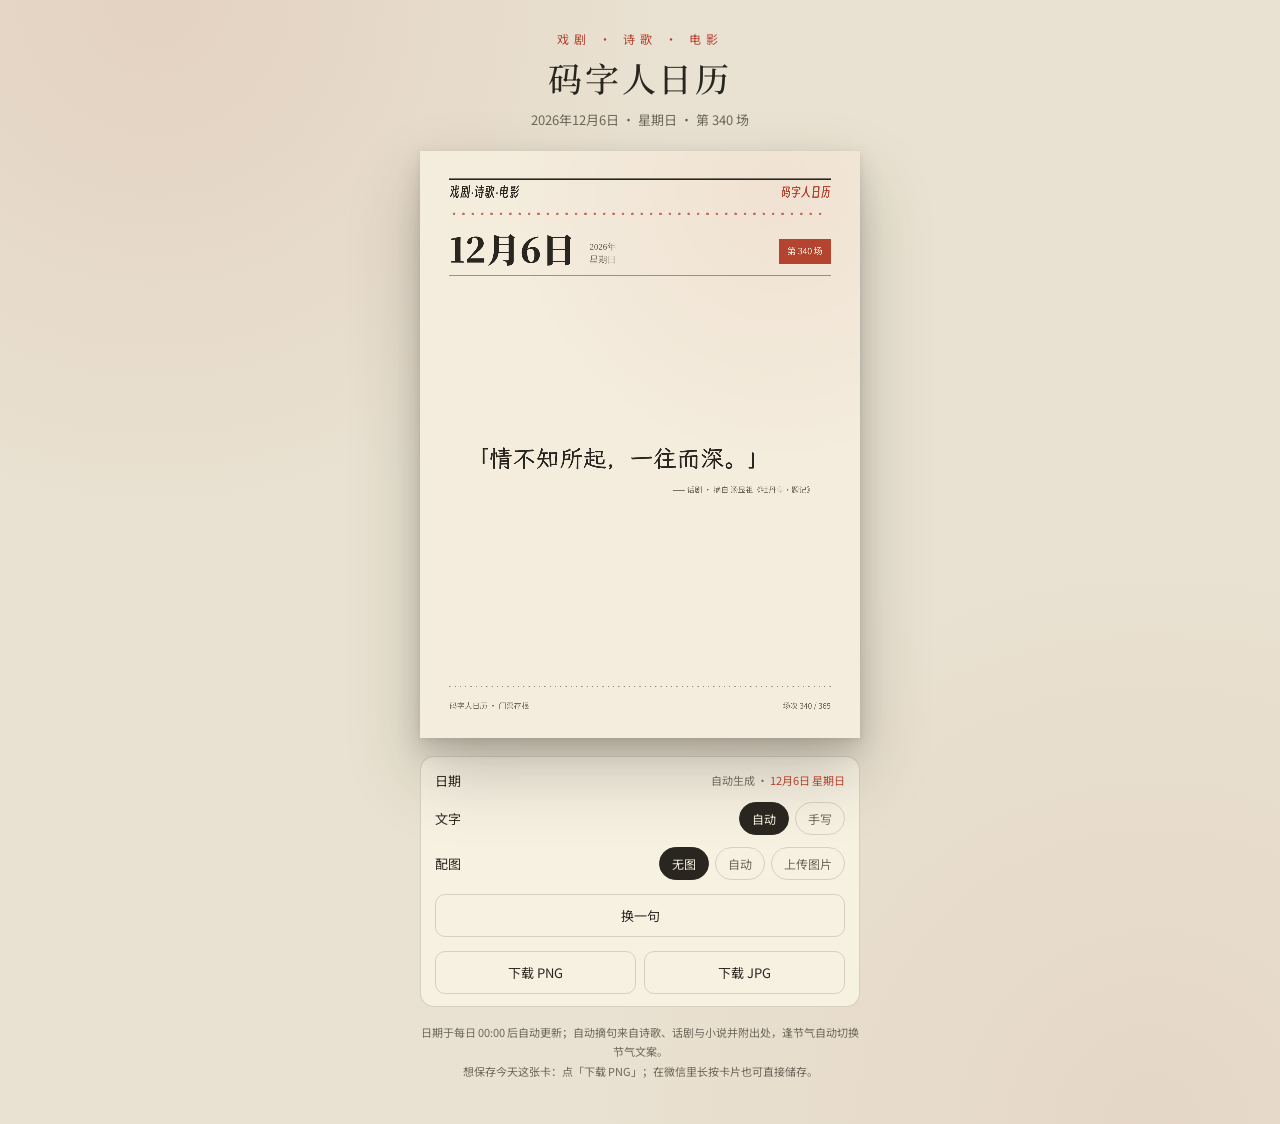
==== commit 5180bade: "Correct quote-source spacing to double (44px)" ====
--- a/index.html
+++ b/index.html
@@ -4866,7 +4866,7 @@
 
         const src = quoteSource()
         const lastBaseline = lay.y + (lay.lines.length - 1) * lay.lineHeight + lay.size
-        const srcY = lastBaseline + 70
+        const srcY = lastBaseline + 44
         fillText(src ? '—— ' + src : '', LW - 78, srcY, {
           font: sansFont(13),
           color: '#6d675b',
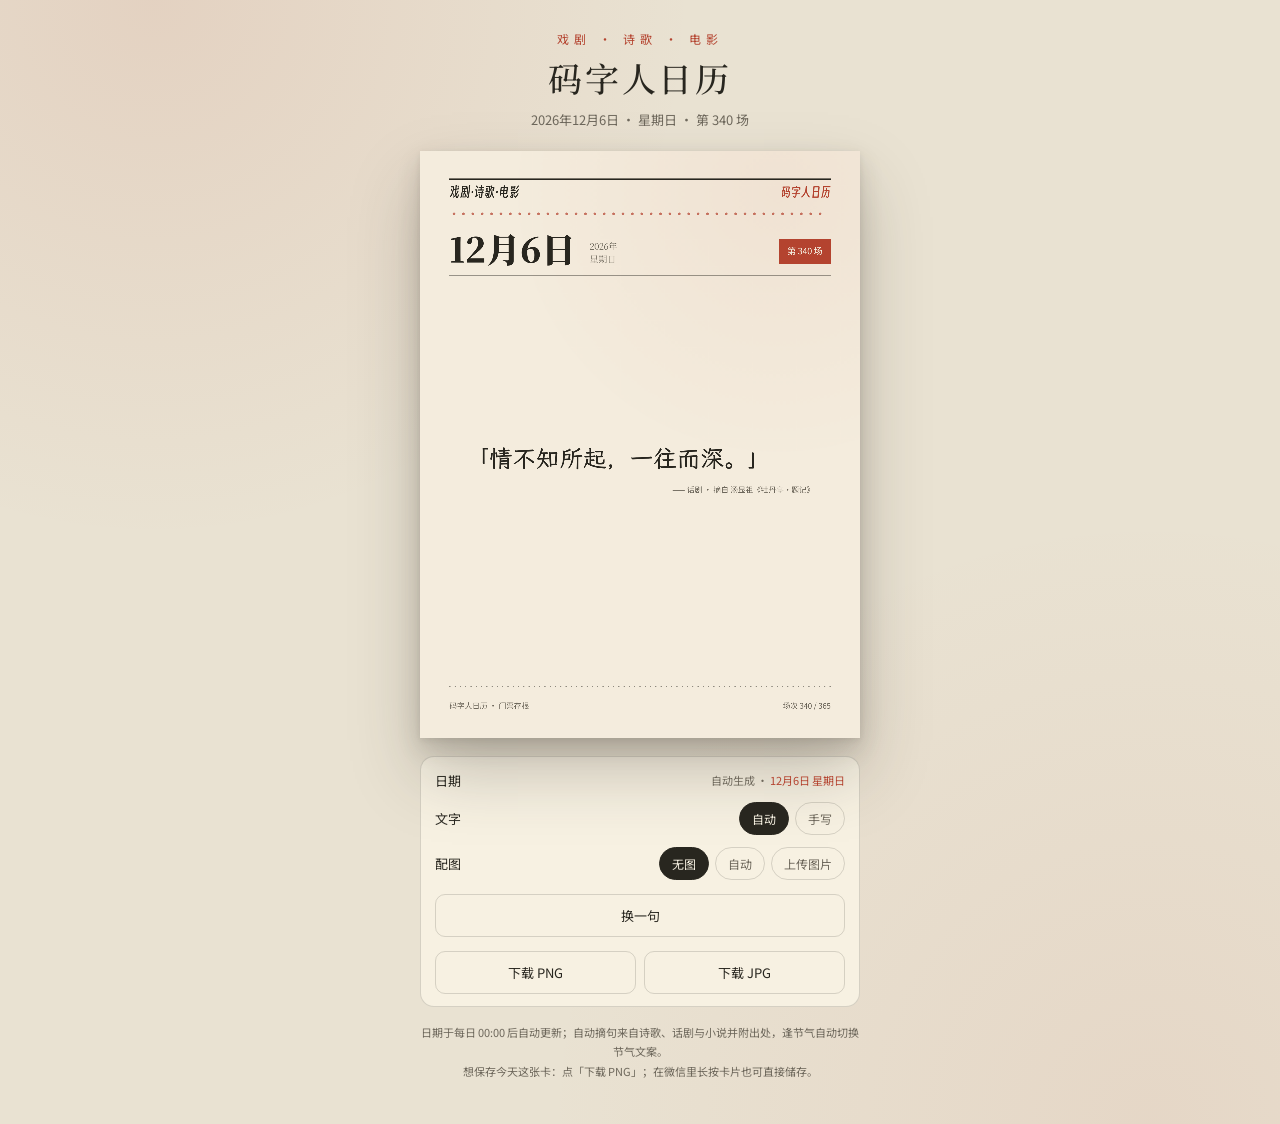
==== commit b8a1f8dc: "Load fonts on demand instead of preloading full quote library" ====
--- a/index.html
+++ b/index.html
@@ -4888,27 +4888,18 @@
       }
 
       /* ---------------- 渲染 ---------------- */
-      function libraryText() {
-        const parts = []
-        QUOTES.forEach(function (q) {
-          parts.push(q.text, q.ref)
-        })
-        Object.keys(TERM_QUOTES).forEach(function (name) {
-          const q = TERM_QUOTES[name]
-          parts.push(q.text, q.ref)
-        })
-        parts.push('码字人日历戏剧诗歌电影门票存根场次出处摘自年月日星期')
-        return parts.join('')
-      }
-
       function waitRenderFonts() {
         if (!document.fonts || !document.fonts.load) return Promise.resolve()
-        const text = getQuoteText() + quoteSource() + libraryText()
+        const quoteText = '「' + getQuoteText() + '」'
+        const sansText = '—— ' + quoteSource() +
+          '码字人日历 门票存根 场次 ' +
+          state.date.year + ' ' + state.date.monthDay + ' ' +
+          state.date.weekday
         const jobs = [
           document.fonts.load(displayFont(16), '码字人日历戏剧诗歌电影'),
           document.fonts.load(font(16, '900'), state.date.monthDay + state.date.weekday + state.date.year + '年第场日月'),
-          document.fonts.load(kaiFont(16), text),
-          document.fonts.load(sansFont(16), text)
+          document.fonts.load(kaiFont(16), quoteText),
+          document.fonts.load(sansFont(16), sansText)
         ]
         const timeout = new Promise(function (resolve) {
           setTimeout(resolve, 2500)
@@ -5108,17 +5099,7 @@
           }
         })
       }
-      if (document.fonts && document.fonts.load) {
-        const lib = libraryText()
-        Promise.all([
-          document.fonts.load('400 20px "Smiley Sans Oblique"', '码字人日历戏剧诗歌电影'),
-          document.fonts.load('900 20px "Noto Serif SC"', lib),
-          document.fonts.load('400 20px "LXGW WenKai Screen"', lib),
-          document.fonts.load('400 20px "Noto Sans SC"', lib)
-        ]).then(boot, boot)
-      } else {
-        boot()
-      }
+      boot()
     })()
   </script>
 </body>
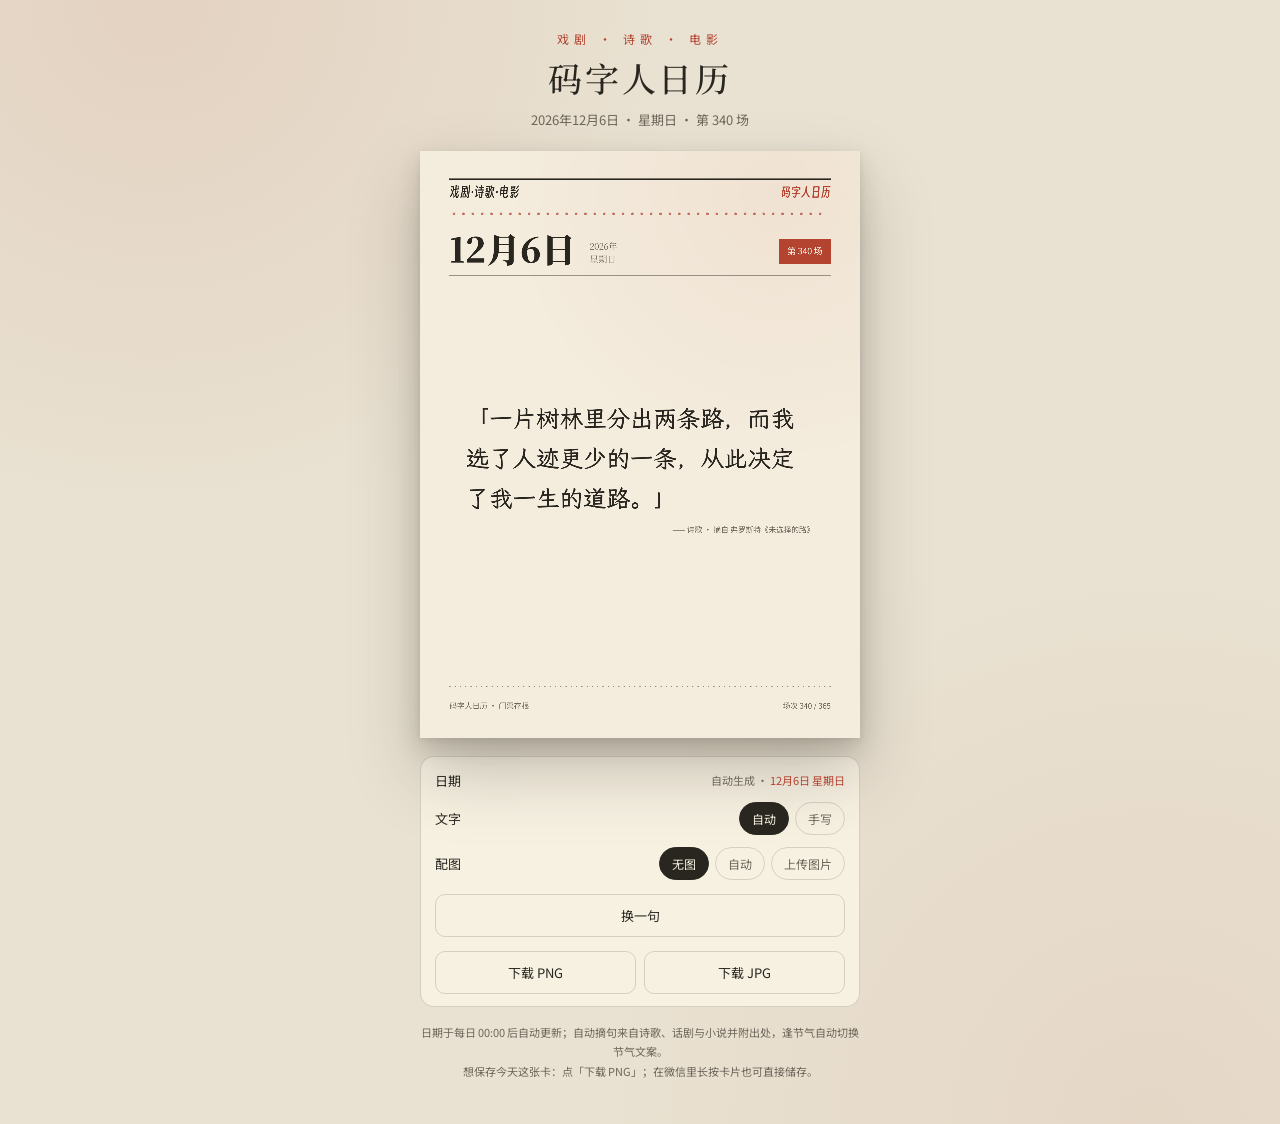
==== commit 62c77b95: "Shrink auto quote library to 50 with smaller font subset" ====
--- a/index.html
+++ b/index.html
@@ -304,12 +304,13 @@
       /* ---------------- 素材 ---------------- */
       const QUOTES = [
  {
-  "text": "关关雎鸠，在河之洲。窈窕淑女，君子好逑。",
-  "type": "诗歌",
-  "ref": "《诗经·周南·关雎》",
-  "origin": "中",
-  "themes": [
-   "poetry",
+  "text": "蒹葭苍苍，白露为霜。所谓伊人，在水一方。",
+  "type": "诗歌",
+  "ref": "《诗经·秦风·蒹葭》",
+  "origin": "中",
+  "themes": [
+   "poetry",
+   "autumn",
    "water"
   ]
  },
@@ -336,24 +337,24 @@
   ]
  },
  {
-  "text": "蒹葭苍苍，白露为霜。所谓伊人，在水一方。",
-  "type": "诗歌",
-  "ref": "《诗经·秦风·蒹葭》",
+  "text": "采菊东篱下，悠然见南山。",
+  "type": "诗歌",
+  "ref": "陶渊明《饮酒·其五》",
   "origin": "中",
   "themes": [
    "poetry",
    "autumn",
-   "water"
-  ]
- },
- {
-  "text": "希望本是无所谓有，无所谓无的。",
-  "type": "小说",
-  "ref": "鲁迅《故乡》",
-  "origin": "中",
-  "themes": [
-   "novel",
-   "book"
+   "nature"
+  ]
+ },
+ {
+  "text": "沉默呵，沉默呵！不在沉默中爆发，就在沉默中灭亡。",
+  "type": "散文",
+  "ref": "鲁迅《记念刘和珍君》",
+  "origin": "中",
+  "themes": [
+   "book",
+   "study"
   ]
  },
  {
@@ -368,121 +369,24 @@
   ]
  },
  {
-  "text": "桃之夭夭，灼灼其华。",
-  "type": "诗歌",
-  "ref": "《诗经·周南·桃夭》",
-  "origin": "中",
-  "themes": [
-   "poetry",
-   "spring"
-  ]
- },
- {
-  "text": "从来如此，便对么？",
-  "type": "小说",
-  "ref": "鲁迅《狂人日记》",
-  "origin": "中",
-  "themes": [
-   "novel",
-   "book"
-  ]
- },
- {
-  "text": "名字有什么关系？把玫瑰花叫做别的名称，它还是照样芳香。",
-  "type": "话剧",
-  "ref": "莎士比亚《罗密欧与朱丽叶》",
-  "origin": "外",
-  "themes": [
-   "stage",
-   "drama",
-   "foreign",
-   "spring"
-  ]
- },
- {
-  "text": "昔我往矣，杨柳依依。今我来思，雨雪霏霏。",
-  "type": "诗歌",
-  "ref": "《诗经·小雅·采薇》",
-  "origin": "中",
-  "themes": [
-   "poetry",
-   "spring",
-   "winter",
+  "text": "海内存知己，天涯若比邻。",
+  "type": "诗歌",
+  "ref": "王勃《送杜少府之任蜀州》",
+  "origin": "中",
+  "themes": [
+   "poetry",
    "water",
-   "rain"
-  ]
- },
- {
-  "text": "愿中国青年都摆脱冷气，只是向上走。",
-  "type": "散文",
-  "ref": "鲁迅《热风·随感录四十一》",
-  "origin": "中",
-  "themes": [
-   "book",
-   "study"
-  ]
- },
- {
-  "text": "人生不过是一个行走的影子，一个在舞台上指手画脚的拙劣的伶人。",
-  "type": "话剧",
-  "ref": "莎士比亚《麦克白》",
-  "origin": "外",
-  "themes": [
-   "stage",
-   "drama",
-   "foreign",
-   "journey"
-  ]
- },
- {
-  "text": "路漫漫其修远兮，吾将上下而求索。",
-  "type": "诗歌",
-  "ref": "屈原《离骚》",
-  "origin": "中",
-  "themes": [
-   "poetry",
-   "journey"
-  ]
- },
- {
-  "text": "沉默呵，沉默呵！不在沉默中爆发，就在沉默中灭亡。",
-  "type": "散文",
-  "ref": "鲁迅《记念刘和珍君》",
-  "origin": "中",
-  "themes": [
-   "book",
-   "study"
-  ]
- },
- {
-  "text": "黑夜无论怎样悠长，白昼总会到来。",
-  "type": "话剧",
-  "ref": "莎士比亚《麦克白》",
-  "origin": "外",
-  "themes": [
-   "stage",
-   "drama",
-   "foreign",
-   "night"
-  ]
- },
- {
-  "text": "亦余心之所善兮，虽九死其犹未悔。",
-  "type": "诗歌",
-  "ref": "屈原《离骚》",
-  "origin": "中",
-  "themes": [
-   "poetry"
-  ]
- },
- {
-  "text": "当我沉默着的时候，我觉得充实；我将开口，同时感到空虚。",
-  "type": "散文",
-  "ref": "鲁迅《野草·题辞》",
-  "origin": "中",
-  "themes": [
-   "book",
-   "study"
+   "nature"
+  ]
+ },
+ {
+  "text": "悄悄的我走了，正如我悄悄的来；我挥一挥衣袖，不带走一片云彩。",
+  "type": "现代诗歌",
+  "ref": "徐志摩《再别康桥》",
+  "origin": "中",
+  "themes": [
+   "poetry",
+   "nature"
   ]
  },
  {
@@ -497,202 +401,77 @@
   ]
  },
  {
-  "text": "少壮不努力，老大徒伤悲。",
-  "type": "诗歌",
-  "ref": "《长歌行》",
-  "origin": "中",
-  "themes": [
-   "poetry"
-  ]
- },
- {
-  "text": "是的，那是孤独的雪，是死掉的雨，是雨的精魂。",
-  "type": "散文",
-  "ref": "鲁迅《雪》",
-  "origin": "中",
-  "themes": [
+  "text": "明月松间照，清泉石上流。",
+  "type": "诗歌",
+  "ref": "王维《山居秋暝》",
+  "origin": "中",
+  "themes": [
+   "poetry",
+   "water",
+   "night",
+   "moon"
+  ]
+ },
+ {
+  "text": "你是爱，是暖，是希望，你是人间的四月天！",
+  "type": "现代诗歌",
+  "ref": "林徽因《你是人间的四月天》",
+  "origin": "中",
+  "themes": [
+   "poetry",
+   "night",
+   "moon",
+   "nature"
+  ]
+ },
+ {
+  "text": "一个人可以被毁灭，但不能被打败。",
+  "type": "小说",
+  "ref": "海明威《老人与海》",
+  "origin": "外",
+  "themes": [
+   "novel",
    "book",
-   "study",
-   "winter",
+   "foreign"
+  ]
+ },
+ {
+  "text": "举杯邀明月，对影成三人。",
+  "type": "诗歌",
+  "ref": "李白《月下独酌》",
+  "origin": "中",
+  "themes": [
+   "poetry",
+   "night",
+   "moon"
+  ]
+ },
+ {
+  "text": "撑着油纸伞，独自彷徨在悠长、悠长又寂寥的雨巷。",
+  "type": "现代诗歌",
+  "ref": "戴望舒《雨巷》",
+  "origin": "中",
+  "themes": [
+   "poetry",
    "water",
    "rain"
   ]
  },
  {
-  "text": "首先我是一个人，跟你一样的一个人——至少我要学做一个人。",
-  "type": "话剧",
-  "ref": "易卜生《玩偶之家》",
-  "origin": "外",
-  "themes": [
-   "stage",
-   "drama",
+  "text": "所有的大人都曾经是小孩，虽然，只有少数的人记得。",
+  "type": "小说",
+  "ref": "圣埃克苏佩里《小王子》",
+  "origin": "外",
+  "themes": [
+   "novel",
+   "book",
    "foreign"
   ]
  },
  {
-  "text": "对酒当歌，人生几何。譬如朝露，去日苦多。",
-  "type": "诗歌",
-  "ref": "曹操《短歌行》",
-  "origin": "中",
-  "themes": [
-   "poetry"
-  ]
- },
- {
-  "text": "横眉冷对千夫指，俯首甘为孺子牛。",
-  "type": "现代诗歌",
-  "ref": "鲁迅《自嘲》",
-  "origin": "中",
-  "themes": [
-   "poetry"
-  ]
- },
- {
-  "text": "我们要活下去，我们要度过一连串漫长的夜晚，我们要耐心地忍受命运加给我们的考验。",
-  "type": "话剧",
-  "ref": "契诃夫《万尼亚舅舅》",
-  "origin": "外",
-  "themes": [
-   "stage",
-   "drama",
-   "foreign",
-   "night"
-  ]
- },
- {
-  "text": "老骥伏枥，志在千里。烈士暮年，壮心不已。",
-  "type": "诗歌",
-  "ref": "曹操《龟虽寿》",
-  "origin": "中",
-  "themes": [
-   "poetry"
-  ]
- },
- {
-  "text": "真的猛士，敢于直面惨淡的人生，敢于正视淋漓的鲜血。",
-  "type": "散文",
-  "ref": "鲁迅《记念刘和珍君》",
-  "origin": "中",
-  "themes": [
-   "book",
-   "study"
-  ]
- },
- {
-  "text": "到莫斯科去！到莫斯科去！",
-  "type": "话剧",
-  "ref": "契诃夫《三姊妹》",
-  "origin": "外",
-  "themes": [
-   "stage",
-   "drama",
-   "foreign"
-  ]
- },
- {
-  "text": "采菊东篱下，悠然见南山。",
-  "type": "诗歌",
-  "ref": "陶渊明《饮酒·其五》",
-  "origin": "中",
-  "themes": [
-   "poetry",
-   "autumn",
-   "nature"
-  ]
- },
- {
-  "text": "燕子去了，有再来的时候；杨柳枯了，有再青的时候。",
-  "type": "散文",
-  "ref": "朱自清《匆匆》",
-  "origin": "中",
-  "themes": [
-   "book",
-   "study",
-   "spring"
-  ]
- },
- {
-  "text": "生命就要过去了，可我好像还没有生活过。",
-  "type": "话剧",
-  "ref": "契诃夫《樱桃园》",
-  "origin": "外",
-  "themes": [
-   "stage",
-   "drama",
-   "foreign"
-  ]
- },
- {
-  "text": "盛年不重来，一日难再晨。",
-  "type": "诗歌",
-  "ref": "陶渊明《杂诗》",
-  "origin": "中",
-  "themes": [
-   "poetry"
-  ]
- },
- {
-  "text": "像针尖上一滴水滴在大海里，我的日子滴在时间的流里，没有声音，也没有影子。",
-  "type": "散文",
-  "ref": "朱自清《匆匆》",
-  "origin": "中",
-  "themes": [
-   "book",
-   "study",
-   "water"
-  ]
- },
- {
-  "text": "我总是依赖陌生人的善意。",
-  "type": "话剧",
-  "ref": "田纳西·威廉斯《欲望号街车》",
-  "origin": "外",
-  "themes": [
-   "stage",
-   "drama",
-   "foreign"
-  ]
- },
- {
-  "text": "天苍苍，野茫茫，风吹草低见牛羊。",
-  "type": "诗歌",
-  "ref": "《敕勒歌》",
-  "origin": "中",
-  "themes": [
-   "poetry",
-   "nature"
-  ]
- },
- {
-  "text": "盼望着，盼望着，东风来了，春天的脚步近了。",
-  "type": "散文",
-  "ref": "朱自清《春》",
-  "origin": "中",
-  "themes": [
-   "book",
-   "study",
-   "spring",
-   "nature"
-  ]
- },
- {
-  "text": "让暴风雨来得更猛烈些吧！",
-  "type": "散文",
-  "ref": "高尔基《海燕》",
-  "origin": "外",
-  "themes": [
-   "book",
-   "study",
-   "foreign",
-   "water",
-   "rain",
-   "nature"
-  ]
- },
- {
-  "text": "海内存知己，天涯若比邻。",
-  "type": "诗歌",
-  "ref": "王勃《送杜少府之任蜀州》",
+  "text": "长风破浪会有时，直挂云帆济沧海。",
+  "type": "诗歌",
+  "ref": "李白《行路难》",
   "origin": "中",
   "themes": [
    "poetry",
@@ -701,13 +480,45 @@
   ]
  },
  {
-  "text": "我与父亲不相见已二年余了，我最不能忘记的是他的背影。",
-  "type": "散文",
-  "ref": "朱自清《背影》",
-  "origin": "中",
-  "themes": [
+  "text": "你站在桥上看风景，看风景的人在楼上看你。",
+  "type": "现代诗歌",
+  "ref": "卞之琳《断章》",
+  "origin": "中",
+  "themes": [
+   "poetry",
+   "nature"
+  ]
+ },
+ {
+  "text": "真正重要的东西，用眼睛是看不见的。",
+  "type": "小说",
+  "ref": "圣埃克苏佩里《小王子》",
+  "origin": "外",
+  "themes": [
+   "novel",
    "book",
-   "study"
+   "foreign"
+  ]
+ },
+ {
+  "text": "随风潜入夜，润物细无声。",
+  "type": "诗歌",
+  "ref": "杜甫《春夜喜雨》",
+  "origin": "中",
+  "themes": [
+   "poetry",
+   "night",
+   "nature"
+  ]
+ },
+ {
+  "text": "黑夜给了我黑色的眼睛，我却用它寻找光明。",
+  "type": "现代诗歌",
+  "ref": "顾城《一代人》",
+  "origin": "中",
+  "themes": [
+   "poetry",
+   "night"
   ]
  },
  {
@@ -722,33 +533,30 @@
   ]
  },
  {
-  "text": "前不见古人，后不见来者。念天地之悠悠，独怆然而涕下。",
-  "type": "诗歌",
-  "ref": "陈子昂《登幽州台歌》",
-  "origin": "中",
-  "themes": [
-   "poetry",
-   "nature"
-  ]
- },
- {
-  "text": "月光如流水一般，静静地泻在这一片叶子和花上。",
-  "type": "散文",
-  "ref": "朱自清《荷塘月色》",
-  "origin": "中",
-  "themes": [
-   "book",
-   "study",
-   "spring",
-   "water",
+  "text": "露从今夜白，月是故乡明。",
+  "type": "诗歌",
+  "ref": "杜甫《月夜忆舍弟》",
+  "origin": "中",
+  "themes": [
+   "poetry",
    "night",
    "moon"
   ]
  },
  {
-  "text": "最要紧的是，我们首先应该善良，其次要诚实，再其次是以后永远不要互相遗忘。",
+  "text": "草在结它的种子，风在摇它的叶子，我们站着，不说话，就十分美好。",
+  "type": "现代诗歌",
+  "ref": "顾城《门前》",
+  "origin": "中",
+  "themes": [
+   "poetry",
+   "nature"
+  ]
+ },
+ {
+  "text": "死并非生的对立面，而作为生的一部分永存。",
   "type": "小说",
-  "ref": "陀思妥耶夫斯基《卡拉马佐夫兄弟》",
+  "ref": "村上春树《挪威的森林》",
   "origin": "外",
   "themes": [
    "novel",
@@ -757,18 +565,23 @@
   ]
  },
  {
-  "text": "欲穷千里目，更上一层楼。",
-  "type": "诗歌",
-  "ref": "王之涣《登鹳雀楼》",
-  "origin": "中",
-  "themes": [
-   "poetry"
-  ]
- },
- {
-  "text": "悄悄的我走了，正如我悄悄的来；我挥一挥衣袖，不带走一片云彩。",
+  "text": "停车坐爱枫林晚，霜叶红于二月花。",
+  "type": "诗歌",
+  "ref": "杜牧《山行》",
+  "origin": "中",
+  "themes": [
+   "poetry",
+   "spring",
+   "autumn",
+   "night",
+   "moon",
+   "nature"
+  ]
+ },
+ {
+  "text": "从明天起，做一个幸福的人，喂马，劈柴，周游世界。",
   "type": "现代诗歌",
-  "ref": "徐志摩《再别康桥》",
+  "ref": "海子《面朝大海，春暖花开》",
   "origin": "中",
   "themes": [
    "poetry",
@@ -776,43 +589,9 @@
   ]
  },
  {
-  "text": "今天，妈妈死了。也许是昨天，我不知道。",
+  "text": "我这一生，尽是可耻的过去。",
   "type": "小说",
-  "ref": "加缪《局外人》",
-  "origin": "外",
-  "themes": [
-   "novel",
-   "book",
-   "foreign",
-   "nature"
-  ]
- },
- {
-  "text": "黄河远上白云间，一片孤城万仞山。",
-  "type": "诗歌",
-  "ref": "王之涣《凉州词》",
-  "origin": "中",
-  "themes": [
-   "poetry",
-   "water",
-   "nature"
-  ]
- },
- {
-  "text": "你我相逢在黑夜的海上，你有你的，我有我的，方向。",
-  "type": "现代诗歌",
-  "ref": "徐志摩《偶然》",
-  "origin": "中",
-  "themes": [
-   "poetry",
-   "water",
-   "night"
-  ]
- },
- {
-  "text": "世上的罪恶差不多总是由愚昧无知造成的。",
-  "type": "小说",
-  "ref": "加缪《鼠疫》",
+  "ref": "太宰治《人间失格》",
   "origin": "外",
   "themes": [
    "novel",
@@ -821,9 +600,9 @@
   ]
  },
  {
-  "text": "春眠不觉晓，处处闻啼鸟。",
-  "type": "诗歌",
-  "ref": "孟浩然《春晓》",
+  "text": "春蚕到死丝方尽，蜡炬成灰泪始干。",
+  "type": "诗歌",
+  "ref": "李商隐《无题》",
   "origin": "中",
   "themes": [
    "poetry",
@@ -831,890 +610,12 @@
   ]
  },
  {
-  "text": "最是那一低头的温柔，像一朵水莲花不胜凉风的娇羞。",
+  "text": "如何让你遇见我，在我最美丽的时刻。",
   "type": "现代诗歌",
-  "ref": "徐志摩《沙扬娜拉》",
-  "origin": "中",
-  "themes": [
-   "poetry",
-   "spring",
-   "water",
-   "nature"
-  ]
- },
- {
-  "text": "一个人可以被毁灭，但不能被打败。",
-  "type": "小说",
-  "ref": "海明威《老人与海》",
-  "origin": "外",
-  "themes": [
-   "novel",
-   "book",
-   "foreign"
-  ]
- },
- {
-  "text": "野旷天低树，江清月近人。",
-  "type": "诗歌",
-  "ref": "孟浩然《宿建德江》",
-  "origin": "中",
-  "themes": [
-   "poetry",
-   "water",
-   "night",
-   "moon",
-   "nature"
-  ]
- },
- {
-  "text": "你是爱，是暖，是希望，你是人间的四月天！",
-  "type": "现代诗歌",
-  "ref": "林徽因《你是人间的四月天》",
-  "origin": "中",
-  "themes": [
-   "poetry",
-   "night",
-   "moon",
-   "nature"
-  ]
- },
- {
-  "text": "多年以后，面对行刑队，奥雷里亚诺·布恩迪亚上校将会回想起父亲带他去见识冰块的那个遥远的下午。",
-  "type": "小说",
-  "ref": "马尔克斯《百年孤独》",
-  "origin": "外",
-  "themes": [
-   "novel",
-   "book",
-   "foreign",
-   "winter"
-  ]
- },
- {
-  "text": "独在异乡为异客，每逢佳节倍思亲。",
-  "type": "诗歌",
-  "ref": "王维《九月九日忆山东兄弟》",
+  "ref": "席慕蓉《一棵开花的树》",
   "origin": "中",
   "themes": [
    "poetry"
-  ]
- },
- {
-  "text": "你是一树一树的花开，是燕在梁间呢喃。",
-  "type": "现代诗歌",
-  "ref": "林徽因《你是人间的四月天》",
-  "origin": "中",
-  "themes": [
-   "poetry",
-   "spring",
-   "nature"
-  ]
- },
- {
-  "text": "不可避免，苦杏仁的气味总是让他想起爱情受到挫折的命运。",
-  "type": "小说",
-  "ref": "马尔克斯《霍乱时期的爱情》",
-  "origin": "外",
-  "themes": [
-   "novel",
-   "book",
-   "foreign",
-   "spring"
-  ]
- },
- {
-  "text": "劝君更尽一杯酒，西出阳关无故人。",
-  "type": "诗歌",
-  "ref": "王维《送元二使安西》",
-  "origin": "中",
-  "themes": [
-   "poetry"
-  ]
- },
- {
-  "text": "撑着油纸伞，独自彷徨在悠长、悠长又寂寥的雨巷。",
-  "type": "现代诗歌",
-  "ref": "戴望舒《雨巷》",
-  "origin": "中",
-  "themes": [
-   "poetry",
-   "water",
-   "rain"
-  ]
- },
- {
-  "text": "一天早晨，格里高尔·萨姆沙从不安的睡梦中醒来，发现自己躺在床上变成了一只巨大的甲虫。",
-  "type": "小说",
-  "ref": "卡夫卡《变形记》",
-  "origin": "外",
-  "themes": [
-   "novel",
-   "book",
-   "foreign",
-   "nature"
-  ]
- },
- {
-  "text": "大漠孤烟直，长河落日圆。",
-  "type": "诗歌",
-  "ref": "王维《使至塞上》",
-  "origin": "中",
-  "themes": [
-   "poetry",
-   "water"
-  ]
- },
- {
-  "text": "我希望逢着一个丁香一样地结着愁怨的姑娘。",
-  "type": "现代诗歌",
-  "ref": "戴望舒《雨巷》",
-  "origin": "中",
-  "themes": [
-   "poetry"
-  ]
- },
- {
-  "text": "我只想当个麦田里的守望者。",
-  "type": "小说",
-  "ref": "塞林格《麦田里的守望者》",
-  "origin": "外",
-  "themes": [
-   "novel",
-   "book",
-   "foreign"
-  ]
- },
- {
-  "text": "行到水穷处，坐看云起时。",
-  "type": "诗歌",
-  "ref": "王维《终南别业》",
-  "origin": "中",
-  "themes": [
-   "poetry",
-   "water",
-   "nature"
-  ]
- },
- {
-  "text": "北国的秋，却特别地来得清，来得静，来得悲凉。",
-  "type": "散文",
-  "ref": "郁达夫《故都的秋》",
-  "origin": "中",
-  "themes": [
-   "book",
-   "study",
-   "autumn"
-  ]
- },
- {
-  "text": "于是我们奋力前行，逆水行舟，被不断地向后推，被推入过去。",
-  "type": "小说",
-  "ref": "菲茨杰拉德《了不起的盖茨比》",
-  "origin": "外",
-  "themes": [
-   "novel",
-   "book",
-   "foreign",
-   "water"
-  ]
- },
- {
-  "text": "明月松间照，清泉石上流。",
-  "type": "诗歌",
-  "ref": "王维《山居秋暝》",
-  "origin": "中",
-  "themes": [
-   "poetry",
-   "water",
-   "night",
-   "moon"
-  ]
- },
- {
-  "text": "人要做有用的人，不要做只讲体面，而对别人没有好处的人。",
-  "type": "散文",
-  "ref": "许地山《落花生》",
-  "origin": "中",
-  "themes": [
-   "book",
-   "study"
-  ]
- },
- {
-  "text": "所有的大人都曾经是小孩，虽然，只有少数的人记得。",
-  "type": "小说",
-  "ref": "圣埃克苏佩里《小王子》",
-  "origin": "外",
-  "themes": [
-   "novel",
-   "book",
-   "foreign"
-  ]
- },
- {
-  "text": "空山新雨后，天气晚来秋。",
-  "type": "诗歌",
-  "ref": "王维《山居秋暝》",
-  "origin": "中",
-  "themes": [
-   "poetry",
-   "autumn",
-   "water",
-   "rain",
-   "nature"
-  ]
- },
- {
-  "text": "故乡对于我并没有什么特别的情分，只因朝夕会面，遂成相识。",
-  "type": "散文",
-  "ref": "周作人《故乡的野菜》",
-  "origin": "中",
-  "themes": [
-   "book",
-   "study"
-  ]
- },
- {
-  "text": "正是你为你的玫瑰花费的时间，才使你的玫瑰变得如此重要。",
-  "type": "小说",
-  "ref": "圣埃克苏佩里《小王子》",
-  "origin": "外",
-  "themes": [
-   "novel",
-   "book",
-   "foreign",
-   "spring"
-  ]
- },
- {
-  "text": "空山不见人，但闻人语响。",
-  "type": "诗歌",
-  "ref": "王维《鹿柴》",
-  "origin": "中",
-  "themes": [
-   "poetry",
-   "nature"
-  ]
- },
- {
-  "text": "一个老城，有山有水，全在天底下晒着阳光，暖和安适地睡着。",
-  "type": "散文",
-  "ref": "老舍《济南的冬天》",
-  "origin": "中",
-  "themes": [
-   "book",
-   "study",
-   "water",
-   "nature"
-  ]
- },
- {
-  "text": "真正重要的东西，用眼睛是看不见的。",
-  "type": "小说",
-  "ref": "圣埃克苏佩里《小王子》",
-  "origin": "外",
-  "themes": [
-   "novel",
-   "book",
-   "foreign"
-  ]
- },
- {
-  "text": "故人西辞黄鹤楼，烟花三月下扬州。",
-  "type": "诗歌",
-  "ref": "李白《黄鹤楼送孟浩然之广陵》",
-  "origin": "中",
-  "themes": [
-   "poetry",
-   "spring",
-   "night",
-   "moon"
-  ]
- },
- {
-  "text": "雨下给富人，也下给穷人；下给义人，也下给不义的人。",
-  "type": "小说",
-  "ref": "老舍《骆驼祥子》",
-  "origin": "中",
-  "themes": [
-   "novel",
-   "book",
-   "water",
-   "rain"
-  ]
- },
- {
-  "text": "你在下午四点钟来，那么从三点钟起，我就开始感到幸福。",
-  "type": "小说",
-  "ref": "圣埃克苏佩里《小王子》",
-  "origin": "外",
-  "themes": [
-   "novel",
-   "book",
-   "foreign"
-  ]
- },
- {
-  "text": "孤帆远影碧空尽，唯见长江天际流。",
-  "type": "诗歌",
-  "ref": "李白《黄鹤楼送孟浩然之广陵》",
-  "origin": "中",
-  "themes": [
-   "poetry",
-   "water",
-   "nature"
-  ]
- },
- {
-  "text": "我爱咱们的国呀，可是谁爱我呢？",
-  "type": "话剧",
-  "ref": "老舍《茶馆》",
-  "origin": "中",
-  "themes": [
-   "stage",
-   "drama"
-  ]
- },
- {
-  "text": "如果你驯养了我，我们就会彼此需要。",
-  "type": "小说",
-  "ref": "圣埃克苏佩里《小王子》",
-  "origin": "外",
-  "themes": [
-   "novel",
-   "book",
-   "foreign"
-  ]
- },
- {
-  "text": "床前明月光，疑是地上霜。",
-  "type": "诗歌",
-  "ref": "李白《静夜思》",
-  "origin": "中",
-  "themes": [
-   "poetry",
-   "autumn",
-   "night",
-   "moon"
-  ]
- },
- {
-  "text": "改良！改良！越改越凉，冰凉！",
-  "type": "话剧",
-  "ref": "老舍《茶馆》",
-  "origin": "中",
-  "themes": [
-   "stage",
-   "drama",
-   "winter"
-  ]
- },
- {
-  "text": "你以为，因为我穷、低微、不美、矮小，我就没有灵魂，没有心吗？你想错了！",
-  "type": "小说",
-  "ref": "夏洛蒂·勃朗特《简·爱》",
-  "origin": "外",
-  "themes": [
-   "novel",
-   "book",
-   "foreign"
-  ]
- },
- {
-  "text": "飞流直下三千尺，疑是银河落九天。",
-  "type": "诗歌",
-  "ref": "李白《望庐山瀑布》",
-  "origin": "中",
-  "themes": [
-   "poetry",
-   "water",
-   "nature"
-  ]
- },
- {
-  "text": "墙角的花！你孤芳自赏时，天地便小了。",
-  "type": "现代诗歌",
-  "ref": "冰心《繁星》",
-  "origin": "中",
-  "themes": [
-   "poetry",
-   "spring",
-   "nature"
-  ]
- },
- {
-  "text": "我已经老了。有一天，在一处公共场所的大厅里，有一个男人向我走来。",
-  "type": "小说",
-  "ref": "杜拉斯《情人》",
-  "origin": "外",
-  "themes": [
-   "novel",
-   "book",
-   "foreign",
-   "nature"
-  ]
- },
- {
-  "text": "天生我材必有用，千金散尽还复来。",
-  "type": "诗歌",
-  "ref": "李白《将进酒》",
-  "origin": "中",
-  "themes": [
-   "poetry",
-   "nature"
-  ]
- },
- {
-  "text": "成功的花，人们只惊羡她现时的明艳！",
-  "type": "现代诗歌",
-  "ref": "冰心《繁星》",
-  "origin": "中",
-  "themes": [
-   "poetry",
-   "spring"
-  ]
- },
- {
-  "text": "与你那时的面貌相比，我更爱你现在备受摧残的面容。",
-  "type": "小说",
-  "ref": "杜拉斯《情人》",
-  "origin": "外",
-  "themes": [
-   "novel",
-   "book",
-   "foreign"
-  ]
- },
- {
-  "text": "长风破浪会有时，直挂云帆济沧海。",
-  "type": "诗歌",
-  "ref": "李白《行路难》",
-  "origin": "中",
-  "themes": [
-   "poetry",
-   "water",
-   "nature"
-  ]
- },
- {
-  "text": "童年是梦中的真，是真中的梦，是回忆时含泪的微笑。",
-  "type": "现代诗歌",
-  "ref": "冰心《繁星》",
-  "origin": "中",
-  "themes": [
-   "poetry"
-  ]
- },
- {
-  "text": "在很长一段时期里，我都是早早就躺下了。",
-  "type": "小说",
-  "ref": "普鲁斯特《追忆似水年华》",
-  "origin": "外",
-  "themes": [
-   "novel",
-   "book",
-   "foreign"
-  ]
- },
- {
-  "text": "桃花潭水深千尺，不及汪伦送我情。",
-  "type": "诗歌",
-  "ref": "李白《赠汪伦》",
-  "origin": "中",
-  "themes": [
-   "poetry",
-   "spring",
-   "water"
-  ]
- },
- {
-  "text": "你站在桥上看风景，看风景的人在楼上看你。",
-  "type": "现代诗歌",
-  "ref": "卞之琳《断章》",
-  "origin": "中",
-  "themes": [
-   "poetry",
-   "nature"
-  ]
- },
- {
-  "text": "当一个人不能拥有的时候，他唯一能做的便是令自己不要忘记。",
-  "type": "小说",
-  "ref": "普鲁斯特《追忆似水年华》",
-  "origin": "外",
-  "themes": [
-   "novel",
-   "book",
-   "foreign"
-  ]
- },
- {
-  "text": "举杯邀明月，对影成三人。",
-  "type": "诗歌",
-  "ref": "李白《月下独酌》",
-  "origin": "中",
-  "themes": [
-   "poetry",
-   "night",
-   "moon"
-  ]
- },
- {
-  "text": "明月装饰了你的窗子，你装饰了别人的梦。",
-  "type": "现代诗歌",
-  "ref": "卞之琳《断章》",
-  "origin": "中",
-  "themes": [
-   "poetry",
-   "night",
-   "moon"
-  ]
- },
- {
-  "text": "一个人能使自己成为自己，比什么都重要。",
-  "type": "散文",
-  "ref": "伍尔夫《一间自己的房间》",
-  "origin": "外",
-  "themes": [
-   "book",
-   "study",
-   "foreign"
-  ]
- },
- {
-  "text": "浮云游子意，落日故人情。",
-  "type": "诗歌",
-  "ref": "李白《送友人》",
-  "origin": "中",
-  "themes": [
-   "poetry",
-   "nature"
-  ]
- },
- {
-  "text": "为什么我的眼里常含泪水？因为我对这土地爱得深沉。",
-  "type": "现代诗歌",
-  "ref": "艾青《我爱这土地》",
-  "origin": "中",
-  "themes": [
-   "poetry",
-   "water"
-  ]
- },
- {
-  "text": "明天又是新的一天。",
-  "type": "小说",
-  "ref": "玛格丽特·米切尔《飘》",
-  "origin": "外",
-  "themes": [
-   "novel",
-   "book",
-   "foreign",
-   "nature"
-  ]
- },
- {
-  "text": "相看两不厌，只有敬亭山。",
-  "type": "诗歌",
-  "ref": "李白《独坐敬亭山》",
-  "origin": "中",
-  "themes": [
-   "poetry",
-   "nature"
-  ]
- },
- {
-  "text": "卑鄙是卑鄙者的通行证，高尚是高尚者的墓志铭。",
-  "type": "现代诗歌",
-  "ref": "北岛《回答》",
-  "origin": "中",
-  "themes": [
-   "poetry"
-  ]
- },
- {
-  "text": "人类的一切智慧是包含在这四个字里面的：等待和希望。",
-  "type": "小说",
-  "ref": "大仲马《基督山伯爵》",
-  "origin": "外",
-  "themes": [
-   "novel",
-   "book",
-   "foreign"
-  ]
- },
- {
-  "text": "会当凌绝顶，一览众山小。",
-  "type": "诗歌",
-  "ref": "杜甫《望岳》",
-  "origin": "中",
-  "themes": [
-   "poetry",
-   "nature"
-  ]
- },
- {
-  "text": "黑夜给了我黑色的眼睛，我却用它寻找光明。",
-  "type": "现代诗歌",
-  "ref": "顾城《一代人》",
-  "origin": "中",
-  "themes": [
-   "poetry",
-   "night"
-  ]
- },
- {
-  "text": "哪个青年男子不善钟情？哪个妙龄少女不善怀春？",
-  "type": "小说",
-  "ref": "歌德《少年维特的烦恼》",
-  "origin": "外",
-  "themes": [
-   "novel",
-   "book",
-   "foreign",
-   "spring"
-  ]
- },
- {
-  "text": "国破山河在，城春草木深。",
-  "type": "诗歌",
-  "ref": "杜甫《春望》",
-  "origin": "中",
-  "themes": [
-   "poetry",
-   "spring",
-   "water",
-   "nature"
-  ]
- },
- {
-  "text": "草在结它的种子，风在摇它的叶子，我们站着，不说话，就十分美好。",
-  "type": "现代诗歌",
-  "ref": "顾城《门前》",
-  "origin": "中",
-  "themes": [
-   "poetry",
-   "nature"
-  ]
- },
- {
-  "text": "这是最好的时代，这是最坏的时代。",
-  "type": "小说",
-  "ref": "狄更斯《双城记》",
-  "origin": "外",
-  "themes": [
-   "novel",
-   "book",
-   "foreign"
-  ]
- },
- {
-  "text": "随风潜入夜，润物细无声。",
-  "type": "诗歌",
-  "ref": "杜甫《春夜喜雨》",
-  "origin": "中",
-  "themes": [
-   "poetry",
-   "night",
-   "nature"
-  ]
- },
- {
-  "text": "我必须是你近旁的一株木棉，作为树的形象和你站在一起。",
-  "type": "现代诗歌",
-  "ref": "舒婷《致橡树》",
-  "origin": "中",
-  "themes": [
-   "poetry",
-   "nature"
-  ]
- },
- {
-  "text": "凡是有钱的单身汉，总想娶位太太，这已经成了一条举世公认的真理。",
-  "type": "小说",
-  "ref": "奥斯汀《傲慢与偏见》",
-  "origin": "外",
-  "themes": [
-   "novel",
-   "book",
-   "foreign"
-  ]
- },
- {
-  "text": "露从今夜白，月是故乡明。",
-  "type": "诗歌",
-  "ref": "杜甫《月夜忆舍弟》",
-  "origin": "中",
-  "themes": [
-   "poetry",
-   "night",
-   "moon"
-  ]
- },
- {
-  "text": "仿佛永远分离，却又终身相依。",
-  "type": "现代诗歌",
-  "ref": "舒婷《致橡树》",
-  "origin": "中",
-  "themes": [
-   "poetry"
-  ]
- },
- {
-  "text": "死并非生的对立面，而作为生的一部分永存。",
-  "type": "小说",
-  "ref": "村上春树《挪威的森林》",
-  "origin": "外",
-  "themes": [
-   "novel",
-   "book",
-   "foreign"
-  ]
- },
- {
-  "text": "无边落木萧萧下，不尽长江滚滚来。",
-  "type": "诗歌",
-  "ref": "杜甫《登高》",
-  "origin": "中",
-  "themes": [
-   "poetry",
-   "water"
-  ]
- },
- {
-  "text": "与其在悬崖上展览千年，不如在爱人肩头痛哭一晚。",
-  "type": "现代诗歌",
-  "ref": "舒婷《神女峰》",
-  "origin": "中",
-  "themes": [
-   "poetry"
-  ]
- },
- {
-  "text": "我们领教了世界是何等凶顽，同时又得知世界也可以变得温存和美好。",
-  "type": "小说",
-  "ref": "村上春树《海边的卡夫卡》",
-  "origin": "外",
-  "themes": [
-   "novel",
-   "book",
-   "foreign"
-  ]
- },
- {
-  "text": "两个黄鹂鸣翠柳，一行白鹭上青天。",
-  "type": "诗歌",
-  "ref": "杜甫《绝句》",
-  "origin": "中",
-  "themes": [
-   "poetry",
-   "nature"
-  ]
- },
- {
-  "text": "从明天起，做一个幸福的人，喂马，劈柴，周游世界。",
-  "type": "现代诗歌",
-  "ref": "海子《面朝大海，春暖花开》",
-  "origin": "中",
-  "themes": [
-   "poetry",
-   "nature"
-  ]
- },
- {
-  "text": "人永远都无法知道自己该要什么，因为人只能活一次，既不能拿它跟前世相比，也不能在来生加以修正。",
-  "type": "小说",
-  "ref": "米兰·昆德拉《不能承受的生命之轻》",
-  "origin": "外",
-  "themes": [
-   "novel",
-   "book",
-   "foreign"
-  ]
- },
- {
-  "text": "白日放歌须纵酒，青春作伴好还乡。",
-  "type": "诗歌",
-  "ref": "杜甫《闻官军收河南河北》",
-  "origin": "中",
-  "themes": [
-   "poetry",
-   "spring"
-  ]
- },
- {
-  "text": "从明天起，关心粮食和蔬菜。我有一所房子，面朝大海，春暖花开。",
-  "type": "现代诗歌",
-  "ref": "海子《面朝大海，春暖花开》",
-  "origin": "中",
-  "themes": [
-   "poetry",
-   "spring",
-   "water",
-   "nature"
-  ]
- },
- {
-  "text": "发挥才智，则锋芒毕露；凭借感情，则流于世俗；坚持己见，则多方掣肘。总之，人世难居。",
-  "type": "小说",
-  "ref": "夏目漱石《草枕》",
-  "origin": "外",
-  "themes": [
-   "novel",
-   "book",
-   "foreign"
-  ]
- },
- {
-  "text": "此曲只应天上有，人间能得几回闻。",
-  "type": "诗歌",
-  "ref": "杜甫《赠花卿》",
-  "origin": "中",
-  "themes": [
-   "poetry",
-   "nature"
-  ]
- },
- {
-  "text": "陌生人，我也为你祝福，愿你有一个灿烂的前程。",
-  "type": "现代诗歌",
-  "ref": "海子《面朝大海，春暖花开》",
-  "origin": "中",
-  "themes": [
-   "poetry"
-  ]
- },
- {
-  "text": "我这一生，尽是可耻的过去。",
-  "type": "小说",
-  "ref": "太宰治《人间失格》",
-  "origin": "外",
-  "themes": [
-   "novel",
-   "book",
-   "foreign"
-  ]
- },
- {
-  "text": "忽如一夜春风来，千树万树梨花开。",
-  "type": "诗歌",
-  "ref": "岑参《白雪歌送武判官归京》",
-  "origin": "中",
-  "themes": [
-   "poetry",
-   "spring",
-   "night",
-   "nature"
-  ]
- },
- {
-  "text": "姐姐，今夜我不关心人类，我只想你。",
-  "type": "现代诗歌",
-  "ref": "海子《日记》",
-  "origin": "中",
-  "themes": [
-   "poetry",
-   "night"
   ]
  },
  {
@@ -1731,61 +632,65 @@
   ]
  },
  {
-  "text": "慈母手中线，游子身上衣。",
-  "type": "诗歌",
-  "ref": "孟郊《游子吟》",
+  "text": "人有悲欢离合，月有阴晴圆缺，此事古难全。",
+  "type": "诗歌",
+  "ref": "苏轼《水调歌头》",
+  "origin": "中",
+  "themes": [
+   "poetry",
+   "night",
+   "moon"
+  ]
+ },
+ {
+  "text": "小时候，乡愁是一枚小小的邮票，我在这头，母亲在那头。",
+  "type": "现代诗歌",
+  "ref": "余光中《乡愁》",
   "origin": "中",
   "themes": [
    "poetry"
   ]
  },
  {
-  "text": "如何让你遇见我，在我最美丽的时刻。",
-  "type": "现代诗歌",
-  "ref": "席慕蓉《一棵开花的树》",
-  "origin": "中",
-  "themes": [
-   "poetry"
-  ]
- },
- {
-  "text": "凌晨四点钟，我看见海棠花未眠。",
-  "type": "散文",
-  "ref": "川端康成《花未眠》",
-  "origin": "外",
-  "themes": [
+  "text": "明天又是新的一天。",
+  "type": "小说",
+  "ref": "玛格丽特·米切尔《飘》",
+  "origin": "外",
+  "themes": [
+   "novel",
    "book",
-   "study",
    "foreign",
+   "nature"
+  ]
+ },
+ {
+  "text": "山重水复疑无路，柳暗花明又一村。",
+  "type": "诗歌",
+  "ref": "陆游《游山西村》",
+  "origin": "中",
+  "themes": [
+   "poetry",
    "spring",
-   "water"
-  ]
- },
- {
-  "text": "谁言寸草心，报得三春晖。",
-  "type": "诗歌",
-  "ref": "孟郊《游子吟》",
-  "origin": "中",
-  "themes": [
-   "poetry",
-   "spring",
+   "water",
+   "journey",
    "nature"
   ]
  },
  {
-  "text": "而当你终于无视地走过，在你身后落了一地的，朋友啊，那不是花瓣，是我凋零的心。",
-  "type": "现代诗歌",
-  "ref": "席慕蓉《一棵开花的树》",
-  "origin": "中",
-  "themes": [
-   "poetry",
-   "spring"
-  ]
- },
- {
-  "text": "释放无限光明的是人心，制造无边黑暗的也是人心。",
+  "text": "我行过许多地方的桥，看过许多次数的云，喝过许多种类的酒，却只爱过一个正当最好年龄的人。",
   "type": "小说",
-  "ref": "雨果《悲惨世界》",
+  "ref": "沈从文《湘行散记》",
+  "origin": "中",
+  "themes": [
+   "novel",
+   "book",
+   "nature"
+  ]
+ },
+ {
+  "text": "人类的一切智慧是包含在这四个字里面的：等待和希望。",
+  "type": "小说",
+  "ref": "大仲马《基督山伯爵》",
   "origin": "外",
   "themes": [
    "novel",
@@ -1794,32 +699,32 @@
   ]
  },
  {
-  "text": "鸟宿池边树，僧敲月下门。",
-  "type": "诗歌",
-  "ref": "贾岛《题李凝幽居》",
-  "origin": "中",
-  "themes": [
-   "poetry",
-   "night",
-   "moon",
+  "text": "冬天来了，春天还会远吗？",
+  "type": "诗歌",
+  "ref": "雪莱《西风颂》",
+  "origin": "外",
+  "themes": [
+   "poetry",
+   "foreign",
+   "spring",
+   "winter",
    "nature"
   ]
  },
  {
-  "text": "所有的结局都已写好，所有的泪水也都已启程。",
-  "type": "现代诗歌",
-  "ref": "席慕蓉《青春》",
-  "origin": "中",
-  "themes": [
-   "poetry",
-   "water",
-   "journey"
-  ]
- },
- {
-  "text": "世界以痛吻我，要我报之以歌。",
-  "type": "诗歌",
-  "ref": "泰戈尔《飞鸟集》",
+  "text": "婚姻是一座围城，城外的人想进去，城里的人想出来。",
+  "type": "小说",
+  "ref": "钱锺书《围城》",
+  "origin": "中",
+  "themes": [
+   "novel",
+   "book"
+  ]
+ },
+ {
+  "text": "假如生活欺骗了你，不要悲伤，不要心急！忧郁的日子里需要镇静。",
+  "type": "诗歌",
+  "ref": "普希金《假如生活欺骗了你》",
   "origin": "外",
   "themes": [
    "poetry",
@@ -1827,85 +732,25 @@
   ]
  },
  {
-  "text": "秦时明月汉时关，万里长征人未还。",
-  "type": "诗歌",
-  "ref": "王昌龄《出塞》",
-  "origin": "中",
-  "themes": [
-   "poetry",
-   "night",
-   "moon"
-  ]
- },
- {
-  "text": "小时候，乡愁是一枚小小的邮票，我在这头，母亲在那头。",
-  "type": "现代诗歌",
-  "ref": "余光中《乡愁》",
-  "origin": "中",
-  "themes": [
-   "poetry"
-  ]
- },
- {
-  "text": "如果你因失去了太阳而流泪，那么你也将失去群星了。",
-  "type": "诗歌",
-  "ref": "泰戈尔《飞鸟集》",
-  "origin": "外",
-  "themes": [
-   "poetry",
-   "foreign"
-  ]
- },
- {
-  "text": "洛阳亲友如相问，一片冰心在玉壶。",
-  "type": "诗歌",
-  "ref": "王昌龄《芙蓉楼送辛渐》",
-  "origin": "中",
-  "themes": [
-   "poetry",
-   "winter"
-  ]
- },
- {
-  "text": "长大后，乡愁是一张窄窄的船票，我在这头，新娘在那头。",
-  "type": "现代诗歌",
-  "ref": "余光中《乡愁》",
-  "origin": "中",
-  "themes": [
-   "poetry"
-  ]
- },
- {
-  "text": "天空没有留下翅膀的痕迹，但我已经飞过。",
-  "type": "诗歌",
-  "ref": "泰戈尔《飞鸟集》",
+  "text": "一片树林里分出两条路，而我选了人迹更少的一条，从此决定了我一生的道路。",
+  "type": "诗歌",
+  "ref": "弗罗斯特《未选择的路》",
   "origin": "外",
   "themes": [
    "poetry",
    "foreign",
-   "nature"
-  ]
- },
- {
-  "text": "莫愁前路无知己，天下谁人不识君。",
-  "type": "诗歌",
-  "ref": "高适《别董大》",
-  "origin": "中",
-  "themes": [
-   "poetry",
    "journey",
    "nature"
   ]
  },
  {
-  "text": "等你，在雨中，在造虹的雨中。",
-  "type": "现代诗歌",
-  "ref": "余光中《等你，在雨中》",
-  "origin": "中",
-  "themes": [
-   "poetry",
-   "water",
-   "rain"
+  "text": "生命是一袭华美的袍，上面爬满了蚤子。",
+  "type": "散文",
+  "ref": "张爱玲《流言》",
+  "origin": "中",
+  "themes": [
+   "book",
+   "study"
   ]
  },
  {
@@ -1922,28 +767,7 @@
   ]
  },
  {
-  "text": "离离原上草，一岁一枯荣。",
-  "type": "诗歌",
-  "ref": "白居易《赋得古原草送别》",
-  "origin": "中",
-  "themes": [
-   "poetry",
-   "nature"
-  ]
- },
- {
-  "text": "我打江南走过，那等在季节里的容颜如莲花的开落。",
-  "type": "现代诗歌",
-  "ref": "郑愁予《错误》",
-  "origin": "中",
-  "themes": [
-   "poetry",
-   "spring",
-   "water"
-  ]
- },
- {
-  "text": "我们把世界看错了，反说它欺骗我们。",
+  "text": "如果你因失去了太阳而流泪，那么你也将失去群星了。",
   "type": "诗歌",
   "ref": "泰戈尔《飞鸟集》",
   "origin": "外",
@@ -1953,238 +777,9 @@
   ]
  },
  {
-  "text": "日出江花红胜火，春来江水绿如蓝。",
-  "type": "诗歌",
-  "ref": "白居易《忆江南》",
-  "origin": "中",
-  "themes": [
-   "poetry",
-   "spring",
-   "water"
-  ]
- },
- {
-  "text": "我达达的马蹄是美丽的错误，我不是归人，是个过客。",
-  "type": "现代诗歌",
-  "ref": "郑愁予《错误》",
-  "origin": "中",
-  "themes": [
-   "poetry",
-   "journey"
-  ]
- },
- {
-  "text": "蜜蜂从花中啜蜜，离开时营营地道谢；蝴蝶却相信花是应该向他道谢的。",
-  "type": "诗歌",
-  "ref": "泰戈尔《飞鸟集》",
-  "origin": "外",
-  "themes": [
-   "poetry",
-   "foreign",
-   "spring"
-  ]
- },
- {
-  "text": "同是天涯沦落人，相逢何必曾相识。",
-  "type": "诗歌",
-  "ref": "白居易《琵琶行》",
-  "origin": "中",
-  "themes": [
-   "poetry",
-   "nature"
-  ]
- },
- {
-  "text": "长亭外，古道边，芳草碧连天。",
-  "type": "现代诗歌",
-  "ref": "李叔同《送别》",
-  "origin": "中",
-  "themes": [
-   "poetry",
-   "nature"
-  ]
- },
- {
-  "text": "我本可以忍受黑暗，如果我不曾见过太阳。",
-  "type": "诗歌",
-  "ref": "狄金森《如果我不曾见过太阳》",
-  "origin": "外",
-  "themes": [
-   "poetry",
-   "foreign"
-  ]
- },
- {
-  "text": "在天愿作比翼鸟，在地愿为连理枝。",
-  "type": "诗歌",
-  "ref": "白居易《长恨歌》",
-  "origin": "中",
-  "themes": [
-   "poetry",
-   "nature"
-  ]
- },
- {
-  "text": "晚风拂柳笛声残，夕阳山外山。",
-  "type": "现代诗歌",
-  "ref": "李叔同《送别》",
-  "origin": "中",
-  "themes": [
-   "poetry",
-   "nature"
-  ]
- },
- {
-  "text": "希望是有羽毛的东西，栖息在灵魂里。",
-  "type": "诗歌",
-  "ref": "狄金森《希望》",
-  "origin": "外",
-  "themes": [
-   "poetry",
-   "foreign"
-  ]
- },
- {
-  "text": "乱花渐欲迷人眼，浅草才能没马蹄。",
-  "type": "诗歌",
-  "ref": "白居易《钱塘湖春行》",
-  "origin": "中",
-  "themes": [
-   "poetry",
-   "spring",
-   "nature"
-  ]
- },
- {
-  "text": "天上飘着些微云，地上吹着些微风。啊，微风吹动了我头发，教我如何不想她？",
-  "type": "现代诗歌",
-  "ref": "刘半农《教我如何不想她》",
-  "origin": "中",
-  "themes": [
-   "poetry",
-   "nature"
-  ]
- },
- {
-  "text": "一片树林里分出两条路，而我选了人迹更少的一条，从此决定了我一生的道路。",
-  "type": "诗歌",
-  "ref": "弗罗斯特《未选择的路》",
-  "origin": "外",
-  "themes": [
-   "poetry",
-   "foreign",
-   "journey",
-   "nature"
-  ]
- },
- {
-  "text": "东边日出西边雨，道是无晴却有晴。",
-  "type": "诗歌",
-  "ref": "刘禹锡《竹枝词》",
-  "origin": "中",
-  "themes": [
-   "poetry",
-   "water",
-   "rain"
-  ]
- },
- {
-  "text": "我们准备着深深地领受，那些意想不到的奇迹。",
-  "type": "现代诗歌",
-  "ref": "冯至《十四行集》",
-  "origin": "中",
-  "themes": [
-   "poetry"
-  ]
- },
- {
-  "text": "我辽阔广大，我包罗万象。",
-  "type": "诗歌",
-  "ref": "惠特曼《草叶集》",
-  "origin": "外",
-  "themes": [
-   "poetry",
-   "foreign"
-  ]
- },
- {
-  "text": "沉舟侧畔千帆过，病树前头万木春。",
-  "type": "诗歌",
-  "ref": "刘禹锡《酬乐天扬州初逢席上见赠》",
-  "origin": "中",
-  "themes": [
-   "poetry",
-   "spring",
-   "nature"
-  ]
- },
- {
-  "text": "这个人也许永远不回来了，也许“明天”回来。",
+  "text": "人是为活着本身而活着，而不是为了活着之外的任何事物而活着。",
   "type": "小说",
-  "ref": "沈从文《边城》",
-  "origin": "中",
-  "themes": [
-   "novel",
-   "book",
-   "nature"
-  ]
- },
- {
-  "text": "做一个世界的水手，奔赴所有的港口。",
-  "type": "诗歌",
-  "ref": "惠特曼《草叶集》",
-  "origin": "外",
-  "themes": [
-   "poetry",
-   "foreign",
-   "water"
-  ]
- },
- {
-  "text": "千淘万漉虽辛苦，吹尽狂沙始到金。",
-  "type": "诗歌",
-  "ref": "刘禹锡《浪淘沙》",
-  "origin": "中",
-  "themes": [
-   "poetry"
-  ]
- },
- {
-  "text": "我行过许多地方的桥，看过许多次数的云，喝过许多种类的酒，却只爱过一个正当最好年龄的人。",
-  "type": "小说",
-  "ref": "沈从文《湘行散记》",
-  "origin": "中",
-  "themes": [
-   "novel",
-   "book",
-   "nature"
-  ]
- },
- {
-  "text": "我闲步，还邀请了我的灵魂。",
-  "type": "诗歌",
-  "ref": "惠特曼《草叶集》",
-  "origin": "外",
-  "themes": [
-   "poetry",
-   "foreign"
-  ]
- },
- {
-  "text": "自古逢秋悲寂寥，我言秋日胜春朝。",
-  "type": "诗歌",
-  "ref": "刘禹锡《秋词》",
-  "origin": "中",
-  "themes": [
-   "poetry",
-   "spring",
-   "autumn"
-  ]
- },
- {
-  "text": "凡事都有偶然的凑巧，结果却又如宿命的必然。",
-  "type": "小说",
-  "ref": "沈从文《边城》",
+  "ref": "余华《活着》",
   "origin": "中",
   "themes": [
    "novel",
@@ -2192,363 +787,6 @@
   ]
  },
  {
-  "text": "谁此时没有房屋，就不必再建筑。谁此时孤独，就永远孤独。",
-  "type": "诗歌",
-  "ref": "里尔克《秋日》",
-  "origin": "外",
-  "themes": [
-   "poetry",
-   "foreign"
-  ]
- },
- {
-  "text": "停车坐爱枫林晚，霜叶红于二月花。",
-  "type": "诗歌",
-  "ref": "杜牧《山行》",
-  "origin": "中",
-  "themes": [
-   "poetry",
-   "spring",
-   "autumn",
-   "night",
-   "moon",
-   "nature"
-  ]
- },
- {
-  "text": "婚姻是一座围城，城外的人想进去，城里的人想出来。",
-  "type": "小说",
-  "ref": "钱锺书《围城》",
-  "origin": "中",
-  "themes": [
-   "novel",
-   "book"
-  ]
- },
- {
-  "text": "要有耐心地对待心里所有尚未解决的事，要努力去爱问题本身。",
-  "type": "散文",
-  "ref": "里尔克《给青年诗人的信》",
-  "origin": "外",
-  "themes": [
-   "book",
-   "study",
-   "foreign"
-  ]
- },
- {
-  "text": "清明时节雨纷纷，路上行人欲断魂。",
-  "type": "诗歌",
-  "ref": "杜牧《清明》",
-  "origin": "中",
-  "themes": [
-   "poetry",
-   "spring",
-   "water",
-   "rain",
-   "journey"
-  ]
- },
- {
-  "text": "城外的人想冲进去，城里的人想逃出来。",
-  "type": "小说",
-  "ref": "钱锺书《围城》",
-  "origin": "中",
-  "themes": [
-   "novel",
-   "book"
-  ]
- },
- {
-  "text": "我喜欢你是寂静的，仿佛你消失了一样。",
-  "type": "诗歌",
-  "ref": "聂鲁达《二十首情诗和一首绝望的歌》",
-  "origin": "外",
-  "themes": [
-   "poetry",
-   "foreign"
-  ]
- },
- {
-  "text": "南朝四百八十寺，多少楼台烟雨中。",
-  "type": "诗歌",
-  "ref": "杜牧《江南春》",
-  "origin": "中",
-  "themes": [
-   "poetry",
-   "water",
-   "rain"
-  ]
- },
- {
-  "text": "于千万人之中遇见你所要遇见的人，于千万年之中，时间的无涯的荒野里，没有早一步，也没有晚一步，刚巧赶上了。",
-  "type": "散文",
-  "ref": "张爱玲《爱》",
-  "origin": "中",
-  "themes": [
-   "book",
-   "study"
-  ]
- },
- {
-  "text": "爱情如此短暂，遗忘如此漫长。",
-  "type": "诗歌",
-  "ref": "聂鲁达《今夜我可以写出最哀伤的诗》",
-  "origin": "外",
-  "themes": [
-   "poetry",
-   "foreign"
-  ]
- },
- {
-  "text": "春蚕到死丝方尽，蜡炬成灰泪始干。",
-  "type": "诗歌",
-  "ref": "李商隐《无题》",
-  "origin": "中",
-  "themes": [
-   "poetry",
-   "spring"
-  ]
- },
- {
-  "text": "生命是一袭华美的袍，上面爬满了蚤子。",
-  "type": "散文",
-  "ref": "张爱玲《流言》",
-  "origin": "中",
-  "themes": [
-   "book",
-   "study"
-  ]
- },
- {
-  "text": "我要在你身上去做，春天在樱桃树上做的事情。",
-  "type": "诗歌",
-  "ref": "聂鲁达《二十首情诗和一首绝望的歌》",
-  "origin": "外",
-  "themes": [
-   "poetry",
-   "foreign",
-   "spring",
-   "summer",
-   "nature"
-  ]
- },
- {
-  "text": "何当共剪西窗烛，却话巴山夜雨时。",
-  "type": "诗歌",
-  "ref": "李商隐《夜雨寄北》",
-  "origin": "中",
-  "themes": [
-   "poetry",
-   "water",
-   "rain",
-   "night",
-   "nature"
-  ]
- },
- {
-  "text": "也许每一个男子全都有过这样的两个女人，至少两个。",
-  "type": "小说",
-  "ref": "张爱玲《红玫瑰与白玫瑰》",
-  "origin": "中",
-  "themes": [
-   "novel",
-   "book"
-  ]
- },
- {
-  "text": "我给你瘦落的街道、绝望的落日、荒郊的月亮。",
-  "type": "诗歌",
-  "ref": "博尔赫斯《我用什么才能留住你》",
-  "origin": "外",
-  "themes": [
-   "poetry",
-   "foreign",
-   "night",
-   "moon"
-  ]
- },
- {
-  "text": "身无彩凤双飞翼，心有灵犀一点通。",
-  "type": "诗歌",
-  "ref": "李商隐《无题》",
-  "origin": "中",
-  "themes": [
-   "poetry"
-  ]
- },
- {
-  "text": "娶了红玫瑰，久而久之，红的变了墙上的一抹蚊子血。",
-  "type": "小说",
-  "ref": "张爱玲《红玫瑰与白玫瑰》",
-  "origin": "中",
-  "themes": [
-   "novel",
-   "book"
-  ]
- },
- {
-  "text": "我给你关于你生命的诠释，关于你自己的理论，你的真实而惊人的存在。",
-  "type": "诗歌",
-  "ref": "博尔赫斯《我用什么才能留住你》",
-  "origin": "外",
-  "themes": [
-   "poetry",
-   "foreign"
-  ]
- },
- {
-  "text": "夕阳无限好，只是近黄昏。",
-  "type": "诗歌",
-  "ref": "李商隐《登乐游原》",
-  "origin": "中",
-  "themes": [
-   "poetry"
-  ]
- },
- {
-  "text": "传奇里的倾国倾城的人大抵如此。",
-  "type": "小说",
-  "ref": "张爱玲《倾城之恋》",
-  "origin": "中",
-  "themes": [
-   "novel",
-   "book"
-  ]
- },
- {
-  "text": "我心里一直在暗暗设想，天堂应该是图书馆的模样。",
-  "type": "诗歌",
-  "ref": "博尔赫斯《关于天赐的诗》",
-  "origin": "外",
-  "themes": [
-   "poetry",
-   "foreign",
-   "nature"
-  ]
- },
- {
-  "text": "曾经沧海难为水，除却巫山不是云。",
-  "type": "诗歌",
-  "ref": "元稹《离思》",
-  "origin": "中",
-  "themes": [
-   "poetry",
-   "water",
-   "nature"
-  ]
- },
- {
-  "text": "生活并不是悲剧。它是一场搏斗。",
-  "type": "小说",
-  "ref": "巴金《激流三部曲·总序》",
-  "origin": "中",
-  "themes": [
-   "novel",
-   "book"
-  ]
- },
- {
-  "text": "假如生活欺骗了你，不要悲伤，不要心急！忧郁的日子里需要镇静。",
-  "type": "诗歌",
-  "ref": "普希金《假如生活欺骗了你》",
-  "origin": "外",
-  "themes": [
-   "poetry",
-   "foreign"
-  ]
- },
- {
-  "text": "千山鸟飞绝，万径人踪灭。",
-  "type": "诗歌",
-  "ref": "柳宗元《江雪》",
-  "origin": "中",
-  "themes": [
-   "poetry",
-   "nature"
-  ]
- },
- {
-  "text": "寒冷寂寞的生，却不如轰轰烈烈的死。",
-  "type": "小说",
-  "ref": "巴金《家》",
-  "origin": "中",
-  "themes": [
-   "novel",
-   "book",
-   "winter"
-  ]
- },
- {
-  "text": "一切都是瞬息，一切都将会过去；而那过去了的，就会成为亲切的怀恋。",
-  "type": "诗歌",
-  "ref": "普希金《假如生活欺骗了你》",
-  "origin": "外",
-  "themes": [
-   "poetry",
-   "foreign"
-  ]
- },
- {
-  "text": "孤舟蓑笠翁，独钓寒江雪。",
-  "type": "诗歌",
-  "ref": "柳宗元《江雪》",
-  "origin": "中",
-  "themes": [
-   "poetry",
-   "winter",
-   "water"
-  ]
- },
- {
-  "text": "那是力争上游的一种树，笔直的干，笔直的枝。",
-  "type": "散文",
-  "ref": "茅盾《白杨礼赞》",
-  "origin": "中",
-  "themes": [
-   "book",
-   "study",
-   "nature"
-  ]
- },
- {
-  "text": "在那大海上淡蓝色的云雾里，有一片孤帆闪耀着白光。",
-  "type": "诗歌",
-  "ref": "莱蒙托夫《帆》",
-  "origin": "外",
-  "themes": [
-   "poetry",
-   "foreign",
-   "water",
-   "nature"
-  ]
- },
- {
-  "text": "春风又绿江南岸，明月何时照我还。",
-  "type": "诗歌",
-  "ref": "王安石《泊船瓜洲》",
-  "origin": "中",
-  "themes": [
-   "poetry",
-   "spring",
-   "water",
-   "night",
-   "moon",
-   "nature"
-  ]
- },
- {
-  "text": "女人抬头笑着问：今天怎么回来得这么晚？",
-  "type": "小说",
-  "ref": "孙犁《荷花淀》",
-  "origin": "中",
-  "themes": [
-   "novel",
-   "book",
-   "nature"
-  ]
- },
- {
   "text": "当你老了，头白了，睡意昏沉，炉火旁打盹，请取下这部诗歌，慢慢读。",
   "type": "诗歌",
   "ref": "叶芝《当你老了》",
@@ -2560,273 +798,13 @@
   ]
  },
  {
-  "text": "不畏浮云遮望眼，自缘身在最高层。",
-  "type": "诗歌",
-  "ref": "王安石《登飞来峰》",
-  "origin": "中",
-  "themes": [
-   "poetry",
-   "nature"
-  ]
- },
- {
-  "text": "如果你来访我，我不在，请和我门外的花坐一会儿。",
-  "type": "散文",
-  "ref": "汪曾祺《人间草木》",
-  "origin": "中",
-  "themes": [
-   "book",
-   "study",
-   "spring"
-  ]
- },
- {
-  "text": "四月是最残忍的月份，从死去的土地里培育出丁香。",
-  "type": "诗歌",
-  "ref": "艾略特《荒原》",
-  "origin": "外",
-  "themes": [
-   "poetry",
-   "foreign",
-   "night",
-   "moon"
-  ]
- },
- {
-  "text": "墙角数枝梅，凌寒独自开。",
-  "type": "诗歌",
-  "ref": "王安石《梅花》",
-  "origin": "中",
-  "themes": [
-   "poetry",
-   "winter"
-  ]
- },
- {
-  "text": "人活着，就得有点兴致。",
-  "type": "散文",
-  "ref": "汪曾祺《人间草木》",
-  "origin": "中",
-  "themes": [
-   "book",
-   "study"
-  ]
- },
- {
-  "text": "时光流逝了，而我依然在这里。",
-  "type": "诗歌",
-  "ref": "阿波利奈尔《米拉波桥》",
+  "text": "希望是有羽毛的东西，栖息在灵魂里。",
+  "type": "诗歌",
+  "ref": "狄金森《希望》",
   "origin": "外",
   "themes": [
    "poetry",
    "foreign"
-  ]
- },
- {
-  "text": "不识庐山真面目，只缘身在此山中。",
-  "type": "诗歌",
-  "ref": "苏轼《题西林壁》",
-  "origin": "中",
-  "themes": [
-   "poetry",
-   "nature"
-  ]
- },
- {
-  "text": "我们有过各种创伤，但我们今天应该快乐。",
-  "type": "散文",
-  "ref": "汪曾祺《人间草木》",
-  "origin": "中",
-  "themes": [
-   "book",
-   "study",
-   "nature"
-  ]
- },
- {
-  "text": "无边的悲戚，来自雨丝。",
-  "type": "诗歌",
-  "ref": "魏尔伦《泪流在我心里》",
-  "origin": "外",
-  "themes": [
-   "poetry",
-   "foreign",
-   "water",
-   "rain"
-  ]
- },
- {
-  "text": "竹外桃花三两枝，春江水暖鸭先知。",
-  "type": "诗歌",
-  "ref": "苏轼《惠崇春江晚景》",
-  "origin": "中",
-  "themes": [
-   "poetry",
-   "spring",
-   "water"
-  ]
- },
- {
-  "text": "那一天我二十一岁，在我一生的黄金时代，我有好多奢望。",
-  "type": "小说",
-  "ref": "王小波《黄金时代》",
-  "origin": "中",
-  "themes": [
-   "novel",
-   "book",
-   "nature"
-  ]
- },
- {
-  "text": "你的孩子，其实不是你的孩子。他们是生命对于自身渴望而诞生的孩子。",
-  "type": "散文",
-  "ref": "纪伯伦《先知》",
-  "origin": "外",
-  "themes": [
-   "book",
-   "study",
-   "foreign"
-  ]
- },
- {
-  "text": "水光潋滟晴方好，山色空蒙雨亦奇。",
-  "type": "诗歌",
-  "ref": "苏轼《饮湖上初晴后雨》",
-  "origin": "中",
-  "themes": [
-   "poetry",
-   "water",
-   "rain",
-   "nature"
-  ]
- },
- {
-  "text": "我想爱，想吃，还想在一瞬间变成天上半明半暗的云。",
-  "type": "小说",
-  "ref": "王小波《黄金时代》",
-  "origin": "中",
-  "themes": [
-   "novel",
-   "book",
-   "nature"
-  ]
- },
- {
-  "text": "爱，除了自身别无所予，除了自身别无所取。",
-  "type": "散文",
-  "ref": "纪伯伦《先知》",
-  "origin": "外",
-  "themes": [
-   "book",
-   "study",
-   "foreign"
-  ]
- },
- {
-  "text": "人有悲欢离合，月有阴晴圆缺，此事古难全。",
-  "type": "诗歌",
-  "ref": "苏轼《水调歌头》",
-  "origin": "中",
-  "themes": [
-   "poetry",
-   "night",
-   "moon"
-  ]
- },
- {
-  "text": "一想到你，我这张丑脸上就泛起微笑。",
-  "type": "散文",
-  "ref": "王小波《爱你就像爱生命》",
-  "origin": "中",
-  "themes": [
-   "book",
-   "study"
-  ]
- },
- {
-  "text": "真正的光明决不是永没有黑暗的时间，只是永不被黑暗所掩蔽罢了。",
-  "type": "小说",
-  "ref": "罗曼·罗兰《约翰·克利斯朵夫》",
-  "origin": "外",
-  "themes": [
-   "novel",
-   "book",
-   "foreign"
-  ]
- },
- {
-  "text": "但愿人长久，千里共婵娟。",
-  "type": "诗歌",
-  "ref": "苏轼《水调歌头》",
-  "origin": "中",
-  "themes": [
-   "poetry"
-  ]
- },
- {
-  "text": "一个人，出生了，这就不再是一个可以辩论的问题。",
-  "type": "散文",
-  "ref": "史铁生《我与地坛》",
-  "origin": "中",
-  "themes": [
-   "book",
-   "study"
-  ]
- },
- {
-  "text": "世界上只有一种真正的英雄主义，那就是认清生活的真相后依然热爱生活。",
-  "type": "散文",
-  "ref": "罗曼·罗兰《米开朗琪罗传》",
-  "origin": "外",
-  "themes": [
-   "book",
-   "study",
-   "foreign"
-  ]
- },
- {
-  "text": "大江东去，浪淘尽，千古风流人物。",
-  "type": "诗歌",
-  "ref": "苏轼《念奴娇·赤壁怀古》",
-  "origin": "中",
-  "themes": [
-   "poetry",
-   "water",
-   "nature"
-  ]
- },
- {
-  "text": "死是一件不必急于求成的事，死是一个必然会降临的节日。",
-  "type": "散文",
-  "ref": "史铁生《我与地坛》",
-  "origin": "中",
-  "themes": [
-   "book",
-   "study"
-  ]
- },
- {
-  "text": "希望迟迟不来，苦死了等的人。",
-  "type": "话剧",
-  "ref": "贝克特《等待戈多》",
-  "origin": "外",
-  "themes": [
-   "stage",
-   "drama",
-   "foreign"
-  ]
- },
- {
-  "text": "回首向来萧瑟处，归去，也无风雨也无晴。",
-  "type": "诗歌",
-  "ref": "苏轼《定风波》",
-  "origin": "中",
-  "themes": [
-   "poetry",
-   "water",
-   "rain",
-   "journey",
-   "nature"
   ]
  },
  {
@@ -2839,1135 +817,9 @@
   ]
  },
  {
-  "text": "生活不是我们活过的日子，而是我们记住的日子。",
+  "text": "今天，妈妈死了。也许是昨天，我不知道。",
   "type": "小说",
-  "ref": "马尔克斯《活着为了讲述》",
-  "origin": "外",
-  "themes": [
-   "novel",
-   "book",
-   "foreign"
-  ]
- },
- {
-  "text": "一年好景君须记，最是橙黄橘绿时。",
-  "type": "诗歌",
-  "ref": "苏轼《赠刘景文》",
-  "origin": "中",
-  "themes": [
-   "poetry"
-  ]
- },
- {
-  "text": "从前的锁也好看，钥匙精美有样子，你锁了，人家就懂了。",
-  "type": "现代诗歌",
-  "ref": "木心《从前慢》",
-  "origin": "中",
-  "themes": [
-   "poetry"
-  ]
- },
- {
-  "text": "你微微地笑着，不同我说什么话。而我觉得，为了这一刻，我已经等待了很久。",
-  "type": "诗歌",
-  "ref": "泰戈尔《飞鸟集》",
-  "origin": "外",
-  "themes": [
-   "poetry",
-   "foreign"
-  ]
- },
- {
-  "text": "生当作人杰，死亦为鬼雄。",
-  "type": "诗歌",
-  "ref": "李清照《夏日绝句》",
-  "origin": "中",
-  "themes": [
-   "poetry"
-  ]
- },
- {
-  "text": "每想你一次，天上飘落一粒沙，从此形成了撒哈拉。",
-  "type": "散文",
-  "ref": "三毛《撒哈拉的故事》",
-  "origin": "中",
-  "themes": [
-   "book",
-   "study",
-   "nature"
-  ]
- },
- {
-  "text": "我曾经受苦过，曾经失望过，曾经体会过死亡，于是我以我在这伟大的世界里为乐。",
-  "type": "诗歌",
-  "ref": "泰戈尔《飞鸟集》",
-  "origin": "外",
-  "themes": [
-   "poetry",
-   "foreign"
-  ]
- },
- {
-  "text": "知否，知否？应是绿肥红瘦。",
-  "type": "诗歌",
-  "ref": "李清照《如梦令》",
-  "origin": "中",
-  "themes": [
-   "poetry"
-  ]
- },
- {
-  "text": "我笑，便面如春花，定是能感动人的，任他是谁。",
-  "type": "散文",
-  "ref": "三毛《雨季不再来》",
-  "origin": "中",
-  "themes": [
-   "book",
-   "study",
-   "spring"
-  ]
- },
- {
-  "text": "只管走过去，不必逗留着去采了花朵来保存，因为一路上，花朵自会继续开放。",
-  "type": "诗歌",
-  "ref": "泰戈尔《飞鸟集》",
-  "origin": "外",
-  "themes": [
-   "poetry",
-   "foreign",
-   "spring",
-   "journey"
-  ]
- },
- {
-  "text": "此情无计可消除，才下眉头，却上心头。",
-  "type": "诗歌",
-  "ref": "李清照《一剪梅》",
-  "origin": "中",
-  "themes": [
-   "poetry"
-  ]
- },
- {
-  "text": "生活不能等待别人来安排，要自己去争取和奋斗。",
-  "type": "小说",
-  "ref": "路遥《平凡的世界》",
-  "origin": "中",
-  "themes": [
-   "novel",
-   "book"
-  ]
- },
- {
-  "text": "使卵石臻于完美的，并非锤的打击，而是水的且歌且舞。",
-  "type": "诗歌",
-  "ref": "泰戈尔《飞鸟集》",
-  "origin": "外",
-  "themes": [
-   "poetry",
-   "foreign",
-   "water"
-  ]
- },
- {
-  "text": "山重水复疑无路，柳暗花明又一村。",
-  "type": "诗歌",
-  "ref": "陆游《游山西村》",
-  "origin": "中",
-  "themes": [
-   "poetry",
-   "spring",
-   "water",
-   "journey",
-   "nature"
-  ]
- },
- {
-  "text": "人是为活着本身而活着，而不是为了活着之外的任何事物而活着。",
-  "type": "小说",
-  "ref": "余华《活着》",
-  "origin": "中",
-  "themes": [
-   "novel",
-   "book"
-  ]
- },
- {
-  "text": "世界对着它的爱人，把它浩瀚的面具揭下了。",
-  "type": "诗歌",
-  "ref": "泰戈尔《飞鸟集》",
-  "origin": "外",
-  "themes": [
-   "poetry",
-   "foreign"
-  ]
- },
- {
-  "text": "纸上得来终觉浅，绝知此事要躬行。",
-  "type": "诗歌",
-  "ref": "陆游《冬夜读书示子聿》",
-  "origin": "中",
-  "themes": [
-   "poetry"
-  ]
- },
- {
-  "text": "以笑的方式哭，在死亡的伴随下活着。",
-  "type": "小说",
-  "ref": "余华《活着》",
-  "origin": "中",
-  "themes": [
-   "novel",
-   "book"
-  ]
- },
- {
-  "text": "我能否把你比作夏天？你比夏天更可爱也更温婉。",
-  "type": "诗歌",
-  "ref": "莎士比亚《十四行诗·第十八首》",
-  "origin": "外",
-  "themes": [
-   "poetry",
-   "foreign",
-   "summer",
-   "nature"
-  ]
- },
- {
-  "text": "小楼一夜听春雨，深巷明朝卖杏花。",
-  "type": "诗歌",
-  "ref": "陆游《临安春雨初霁》",
-  "origin": "中",
-  "themes": [
-   "poetry",
-   "spring",
-   "water",
-   "rain",
-   "night"
-  ]
- },
- {
-  "text": "没有什么比时间更具有说服力了，因为时间无需通知我们就可以改变一切。",
-  "type": "小说",
-  "ref": "余华《活着》",
-  "origin": "中",
-  "themes": [
-   "novel",
-   "book"
-  ]
- },
- {
-  "text": "爱并不因瞬息的改变而改变，它巍然矗立直到末日的尽头。",
-  "type": "诗歌",
-  "ref": "莎士比亚《十四行诗·第一一六首》",
-  "origin": "外",
-  "themes": [
-   "poetry",
-   "foreign"
-  ]
- },
- {
-  "text": "小荷才露尖尖角，早有蜻蜓立上头。",
-  "type": "诗歌",
-  "ref": "杨万里《小池》",
-  "origin": "中",
-  "themes": [
-   "poetry",
-   "summer"
-  ]
- },
- {
-  "text": "高密东北乡无疑是地球上最美丽最丑陋、最超脱最世俗的地方。",
-  "type": "小说",
-  "ref": "莫言《红高粱》",
-  "origin": "中",
-  "themes": [
-   "novel",
-   "book"
-  ]
- },
- {
-  "text": "一沙一世界，一花一天堂。无限掌中置，刹那成永恒。",
-  "type": "诗歌",
-  "ref": "布莱克《天真的预言》",
-  "origin": "外",
-  "themes": [
-   "poetry",
-   "foreign",
-   "spring",
-   "nature"
-  ]
- },
- {
-  "text": "接天莲叶无穷碧，映日荷花别样红。",
-  "type": "诗歌",
-  "ref": "杨万里《晓出净慈寺送林子方》",
-  "origin": "中",
-  "themes": [
-   "poetry",
-   "spring",
-   "summer",
-   "nature"
-  ]
- },
- {
-  "text": "世界上的事情，最忌讳的就是个十全十美。",
-  "type": "小说",
-  "ref": "莫言《檀香刑》",
-  "origin": "中",
-  "themes": [
-   "novel",
-   "book"
-  ]
- },
- {
-  "text": "冬天来了，春天还会远吗？",
-  "type": "诗歌",
-  "ref": "雪莱《西风颂》",
-  "origin": "外",
-  "themes": [
-   "poetry",
-   "foreign",
-   "spring",
-   "winter",
-   "nature"
-  ]
- },
- {
-  "text": "等闲识得东风面，万紫千红总是春。",
-  "type": "诗歌",
-  "ref": "朱熹《春日》",
-  "origin": "中",
-  "themes": [
-   "poetry",
-   "spring",
-   "nature"
-  ]
- },
- {
-  "text": "太阳升起来了，黑暗留在后面。但是太阳不是我们的，我们要睡了。",
-  "type": "话剧",
-  "ref": "曹禺《日出》",
-  "origin": "中",
-  "themes": [
-   "stage",
-   "drama"
-  ]
- },
- {
-  "text": "美即是真，真即是美。",
-  "type": "诗歌",
-  "ref": "济慈《希腊古瓮颂》",
-  "origin": "外",
-  "themes": [
-   "poetry",
-   "foreign"
-  ]
- },
- {
-  "text": "问渠那得清如许？为有源头活水来。",
-  "type": "诗歌",
-  "ref": "朱熹《观书有感》",
-  "origin": "中",
-  "themes": [
-   "poetry",
-   "water"
-  ]
- },
- {
-  "text": "年轻的时候，钱是好的，精神是好的；老了，什么都看穿了。",
-  "type": "话剧",
-  "ref": "曹禺《雷雨》",
-  "origin": "中",
-  "themes": [
-   "stage",
-   "drama"
-  ]
- },
- {
-  "text": "她走在美的光彩中，像夜晚皎洁无云而且繁星满天。",
-  "type": "诗歌",
-  "ref": "拜伦《她走在美的光彩中》",
-  "origin": "外",
-  "themes": [
-   "poetry",
-   "foreign",
-   "night",
-   "nature"
-  ]
- },
- {
-  "text": "众里寻他千百度，蓦然回首，那人却在，灯火阑珊处。",
-  "type": "诗歌",
-  "ref": "辛弃疾《青玉案·元夕》",
-  "origin": "中",
-  "themes": [
-   "poetry",
-   "night"
-  ]
- },
- {
-  "text": "树在。山在。大地在。岁月在。我在。你还要怎样更好的世界？",
-  "type": "散文",
-  "ref": "张晓风《我在》",
-  "origin": "中",
-  "themes": [
-   "book",
-   "study",
-   "night",
-   "moon",
-   "nature"
-  ]
- },
- {
-  "text": "若我会见到你，事隔经年。我如何向你招呼？以眼泪，以沉默。",
-  "type": "诗歌",
-  "ref": "拜伦《春逝》",
-  "origin": "外",
-  "themes": [
-   "poetry",
-   "foreign"
-  ]
- },
- {
-  "text": "稻花香里说丰年，听取蛙声一片。",
-  "type": "诗歌",
-  "ref": "辛弃疾《西江月·夜行黄沙道中》",
-  "origin": "中",
-  "themes": [
-   "poetry",
-   "spring",
-   "summer"
-  ]
- },
- {
-  "text": "我慢慢地、慢慢地了解到，所谓父女母子一场，只不过意味着，你和他的缘分就是今生今世不断地在目送他的背影渐行渐远。",
-  "type": "散文",
-  "ref": "龙应台《目送》",
-  "origin": "中",
-  "themes": [
-   "book",
-   "study"
-  ]
- },
- {
-  "text": "乘着歌声的翅膀，心爱的人，我带你飞翔。",
-  "type": "诗歌",
-  "ref": "海涅《乘着歌声的翅膀》",
-  "origin": "外",
-  "themes": [
-   "poetry",
-   "foreign"
-  ]
- },
- {
-  "text": "青山遮不住，毕竟东流去。",
-  "type": "诗歌",
-  "ref": "辛弃疾《菩萨蛮·书江西造口壁》",
-  "origin": "中",
-  "themes": [
-   "poetry",
-   "nature"
-  ]
- },
- {
-  "text": "人间最美是清欢。",
-  "type": "散文",
-  "ref": "林清玄《人生最美是清欢》",
-  "origin": "中",
-  "themes": [
-   "book",
-   "study"
-  ]
- },
- {
-  "text": "一切的峰顶，沉静。一切的树尖，全不见丝儿风影。",
-  "type": "诗歌",
-  "ref": "歌德《浪游者的夜歌》",
-  "origin": "外",
-  "themes": [
-   "poetry",
-   "foreign",
-   "nature"
-  ]
- },
- {
-  "text": "明月别枝惊鹊，清风半夜鸣蝉。",
-  "type": "诗歌",
-  "ref": "辛弃疾《西江月·夜行黄沙道中》",
-  "origin": "中",
-  "themes": [
-   "poetry",
-   "summer",
-   "night",
-   "moon",
-   "nature"
-  ]
- },
- {
-  "text": "在我的后园，可以看见墙外有两株树，一株是枣树，还有一株也是枣树。",
-  "type": "散文",
-  "ref": "鲁迅《秋夜》",
-  "origin": "中",
-  "themes": [
-   "book",
-   "study",
-   "nature"
-  ]
- },
- {
-  "text": "人生是实在的！人生是热烈的！人生的目标绝不是坟墓。",
-  "type": "诗歌",
-  "ref": "朗费罗《人生颂》",
-  "origin": "外",
-  "themes": [
-   "poetry",
-   "foreign"
-  ]
- },
- {
-  "text": "三十功名尘与土，八千里路云和月。",
-  "type": "诗歌",
-  "ref": "岳飞《满江红》",
-  "origin": "中",
-  "themes": [
-   "poetry",
-   "night",
-   "moon",
-   "journey",
-   "nature"
-  ]
- },
- {
-  "text": "一朵花，长在树上，才有它的美丽。",
-  "type": "小说",
-  "ref": "老舍《四世同堂》",
-  "origin": "中",
-  "themes": [
-   "novel",
-   "book",
-   "spring",
-   "nature"
-  ]
- },
- {
-  "text": "当你启程前往伊萨卡，但愿你的道路漫长。",
-  "type": "诗歌",
-  "ref": "卡瓦菲斯《伊萨卡岛》",
-  "origin": "外",
-  "themes": [
-   "poetry",
-   "foreign",
-   "journey"
-  ]
- },
- {
-  "text": "莫等闲，白了少年头，空悲切。",
-  "type": "诗歌",
-  "ref": "岳飞《满江红》",
-  "origin": "中",
-  "themes": [
-   "poetry"
-  ]
- },
- {
-  "text": "青春是美丽的东西，而且这一直是鼓舞我的源泉。",
-  "type": "小说",
-  "ref": "巴金《家》",
-  "origin": "中",
-  "themes": [
-   "novel",
-   "book",
-   "spring",
-   "water"
-  ]
- },
- {
-  "text": "他们彼此深信，是瞬间迸发的热情让他们相遇。",
-  "type": "诗歌",
-  "ref": "辛波斯卡《一见钟情》",
-  "origin": "外",
-  "themes": [
-   "poetry",
-   "foreign"
-  ]
- },
- {
-  "text": "人生自古谁无死，留取丹心照汗青。",
-  "type": "诗歌",
-  "ref": "文天祥《过零丁洋》",
-  "origin": "中",
-  "themes": [
-   "poetry"
-  ]
- },
- {
-  "text": "花开了，就像花睡醒了似的。鸟飞了，就像鸟上天了似的。",
-  "type": "小说",
-  "ref": "萧红《呼兰河传》",
-  "origin": "中",
-  "themes": [
-   "novel",
-   "book",
-   "spring",
-   "nature"
-  ]
- },
- {
-  "text": "我想和你一起生活，在某个小镇，共享无尽的黄昏，和绵绵不绝的钟声。",
-  "type": "诗歌",
-  "ref": "茨维塔耶娃《我想和你一起生活》",
-  "origin": "外",
-  "themes": [
-   "poetry",
-   "foreign"
-  ]
- },
- {
-  "text": "枯藤老树昏鸦，小桥流水人家，古道西风瘦马。",
-  "type": "诗歌",
-  "ref": "马致远《天净沙·秋思》",
-  "origin": "中",
-  "themes": [
-   "poetry",
-   "water",
-   "nature"
-  ]
- },
- {
-  "text": "土地是我的母亲，我的每一寸皮肤，都有着土粒。",
-  "type": "散文",
-  "ref": "端木蕻良《土地的誓言》",
-  "origin": "中",
-  "themes": [
-   "book",
-   "study"
-  ]
- },
- {
-  "text": "二月。墨水足够用来痛哭！",
-  "type": "诗歌",
-  "ref": "帕斯捷尔纳克《二月》",
-  "origin": "外",
-  "themes": [
-   "poetry",
-   "foreign",
-   "water",
-   "night",
-   "moon"
-  ]
- },
- {
-  "text": "夕阳西下，断肠人在天涯。",
-  "type": "诗歌",
-  "ref": "马致远《天净沙·秋思》",
-  "origin": "中",
-  "themes": [
-   "poetry",
-   "nature"
-  ]
- },
- {
-  "text": "人还要有点东西，才叫活着。",
-  "type": "小说",
-  "ref": "阿城《棋王》",
-  "origin": "中",
-  "themes": [
-   "novel",
-   "book"
-  ]
- },
- {
-  "text": "向着明亮那方，向着明亮那方。",
-  "type": "诗歌",
-  "ref": "金子美铃《向着明亮那方》",
-  "origin": "外",
-  "themes": [
-   "poetry",
-   "foreign"
-  ]
- },
- {
-  "text": "落红不是无情物，化作春泥更护花。",
-  "type": "诗歌",
-  "ref": "龚自珍《己亥杂诗》",
-  "origin": "中",
-  "themes": [
-   "poetry",
-   "spring"
-  ]
- },
- {
-  "text": "日子是过以后，不是过从前。",
-  "type": "小说",
-  "ref": "刘震云《一句顶一万句》",
-  "origin": "中",
-  "themes": [
-   "novel",
-   "book"
-  ]
- },
- {
-  "text": "不畏雨，不畏风，也不畏冬雪和酷暑。",
-  "type": "诗歌",
-  "ref": "宫泽贤治《不畏风雨》",
-  "origin": "外",
-  "themes": [
-   "poetry",
-   "foreign",
-   "summer",
-   "winter",
-   "water",
-   "rain",
-   "nature"
-  ]
- },
- {
-  "text": "我劝天公重抖擞，不拘一格降人才。",
-  "type": "诗歌",
-  "ref": "龚自珍《己亥杂诗》",
-  "origin": "中",
-  "themes": [
-   "poetry",
-   "nature"
-  ]
- },
- {
-  "text": "我是雨和雪的老熟人了，我有九十岁了。雨雪看老了我，我也把它们给看老了。",
-  "type": "小说",
-  "ref": "迟子建《额尔古纳河右岸》",
-  "origin": "中",
-  "themes": [
-   "novel",
-   "book",
-   "winter",
-   "water",
-   "rain"
-  ]
- },
- {
-  "text": "人类在小小的球上，睡觉、起床，然后劳动。",
-  "type": "诗歌",
-  "ref": "谷川俊太郎《二十亿光年的孤独》",
-  "origin": "外",
-  "themes": [
-   "poetry",
-   "foreign"
-  ]
- },
- {
-  "text": "江山代有才人出，各领风骚数百年。",
-  "type": "诗歌",
-  "ref": "赵翼《论诗》",
-  "origin": "中",
-  "themes": [
-   "poetry",
-   "water",
-   "nature"
-  ]
- },
- {
-  "text": "我们回不去了。",
-  "type": "小说",
-  "ref": "张爱玲《半生缘》",
-  "origin": "中",
-  "themes": [
-   "novel",
-   "book"
-  ]
- },
- {
-  "text": "若深情不能对等，愿爱得更多的人是我。",
-  "type": "诗歌",
-  "ref": "奥登《爱的更多的一个》",
-  "origin": "外",
-  "themes": [
-   "poetry",
-   "foreign"
-  ]
- },
- {
-  "text": "海日生残夜，江春入旧年。",
-  "type": "诗歌",
-  "ref": "王湾《次北固山下》",
-  "origin": "中",
-  "themes": [
-   "poetry",
-   "spring",
-   "water",
-   "night"
-  ]
- },
- {
-  "text": "侠之大者，为国为民。",
-  "type": "小说",
-  "ref": "金庸《神雕侠侣》",
-  "origin": "中",
-  "themes": [
-   "novel",
-   "book"
-  ]
- },
- {
-  "text": "我永远在沙岸上行走，在沙土和泡沫的中间。高潮会抹去我的脚印，风也会把泡沫吹走。",
-  "type": "散文",
-  "ref": "纪伯伦《沙与沫》",
-  "origin": "外",
-  "themes": [
-   "book",
-   "study",
-   "foreign",
-   "journey",
-   "nature"
-  ]
- },
- {
-  "text": "不知细叶谁裁出，二月春风似剪刀。",
-  "type": "诗歌",
-  "ref": "贺知章《咏柳》",
-  "origin": "中",
-  "themes": [
-   "poetry",
-   "spring",
-   "night",
-   "moon",
-   "nature"
-  ]
- },
- {
-  "text": "所谓命运，就是说，这一出人间戏剧需要各种各样的角色，而你只能是其中之一。",
-  "type": "散文",
-  "ref": "史铁生《病隙碎笔》",
-  "origin": "中",
-  "themes": [
-   "book",
-   "study"
-  ]
- },
- {
-  "text": "我说生命的确是黑暗的，除非是有了激励；一切的激励都是盲目的，除非是有了知识。",
-  "type": "散文",
-  "ref": "纪伯伦《先知·论工作》",
-  "origin": "外",
-  "themes": [
-   "book",
-   "study",
-   "foreign"
-  ]
- },
- {
-  "text": "少小离家老大回，乡音无改鬓毛衰。",
-  "type": "诗歌",
-  "ref": "贺知章《回乡偶书》",
-  "origin": "中",
-  "themes": [
-   "poetry"
-  ]
- },
- {
-  "text": "我要做远方的忠诚的儿子，和物质的短暂情人。",
-  "type": "现代诗歌",
-  "ref": "海子《以梦为马》",
-  "origin": "中",
-  "themes": [
-   "poetry",
-   "journey"
-  ]
- },
- {
-  "text": "没有人是一座孤岛，可以自全。",
-  "type": "散文",
-  "ref": "约翰·多恩《沉思录》",
-  "origin": "外",
-  "themes": [
-   "book",
-   "study",
-   "foreign"
-  ]
- },
- {
-  "text": "柴门闻犬吠，风雪夜归人。",
-  "type": "诗歌",
-  "ref": "刘长卿《逢雪宿芙蓉山主人》",
-  "origin": "中",
-  "themes": [
-   "poetry",
-   "winter",
-   "night",
-   "journey",
-   "nature"
-  ]
- },
- {
-  "text": "你，一会看我，一会看云。我觉得，你看我时很远，你看云时很近。",
-  "type": "现代诗歌",
-  "ref": "顾城《远和近》",
-  "origin": "中",
-  "themes": [
-   "poetry",
-   "nature"
-  ]
- },
- {
-  "text": "美将拯救世界。",
-  "type": "小说",
-  "ref": "陀思妥耶夫斯基《白痴》",
-  "origin": "外",
-  "themes": [
-   "novel",
-   "book",
-   "foreign"
-  ]
- },
- {
-  "text": "春潮带雨晚来急，野渡无人舟自横。",
-  "type": "诗歌",
-  "ref": "韦应物《滁州西涧》",
-  "origin": "中",
-  "themes": [
-   "poetry",
-   "spring",
-   "water",
-   "rain"
-  ]
- },
- {
-  "text": "那时我们有梦，关于文学，关于爱情，关于穿越世界的旅行。如今我们深夜饮酒，杯子碰到一起，都是梦破碎的声音。",
-  "type": "现代诗歌",
-  "ref": "北岛《波兰来客》",
-  "origin": "中",
-  "themes": [
-   "poetry",
-   "night"
-  ]
- },
- {
-  "text": "人好比河流，所有河里的水都一样，可是每条河都是有的地方狭窄，有的地方宽阔。",
-  "type": "小说",
-  "ref": "托尔斯泰《复活》",
-  "origin": "外",
-  "themes": [
-   "novel",
-   "book",
-   "foreign",
-   "water"
-  ]
- },
- {
-  "text": "人面不知何处去，桃花依旧笑春风。",
-  "type": "诗歌",
-  "ref": "崔护《题都城南庄》",
-  "origin": "中",
-  "themes": [
-   "poetry",
-   "spring",
-   "nature"
-  ]
- },
- {
-  "text": "既然选择了远方，便只顾风雨兼程。",
-  "type": "现代诗歌",
-  "ref": "汪国真《热爱生命》",
-  "origin": "中",
-  "themes": [
-   "poetry",
-   "water",
-   "rain",
-   "journey",
-   "nature"
-  ]
- },
- {
-  "text": "钢是在烈火和急剧冷却里锻炼出来的，所以才能坚硬。",
-  "type": "小说",
-  "ref": "奥斯特洛夫斯基《钢铁是怎样炼成的》",
-  "origin": "外",
-  "themes": [
-   "novel",
-   "book",
-   "foreign"
-  ]
- },
- {
-  "text": "春色满园关不住，一枝红杏出墙来。",
-  "type": "诗歌",
-  "ref": "叶绍翁《游园不值》",
-  "origin": "中",
-  "themes": [
-   "poetry",
-   "spring"
-  ]
- },
- {
-  "text": "让我怎样感谢你，当我走向你的时候，我原想收获一缕春风，你却给了我整个春天。",
-  "type": "现代诗歌",
-  "ref": "汪国真《感谢》",
-  "origin": "中",
-  "themes": [
-   "poetry",
-   "spring",
-   "nature"
-  ]
- },
- {
-  "text": "应当想象西西弗是幸福的。",
-  "type": "散文",
-  "ref": "加缪《西西弗神话》",
-  "origin": "外",
-  "themes": [
-   "book",
-   "study",
-   "foreign"
-  ]
- },
- {
-  "text": "不要人夸好颜色，只留清气满乾坤。",
-  "type": "诗歌",
-  "ref": "王冕《墨梅》",
-  "origin": "中",
-  "themes": [
-   "poetry"
-  ]
- },
- {
-  "text": "让我与你握别，再轻轻抽出我的手。",
-  "type": "现代诗歌",
-  "ref": "席慕蓉《渡口》",
-  "origin": "中",
-  "themes": [
-   "poetry"
-  ]
- },
- {
-  "text": "我到林中去，因为我希望谨慎地生活，只面对生活的基本事实。",
-  "type": "散文",
-  "ref": "梭罗《瓦尔登湖》",
-  "origin": "外",
-  "themes": [
-   "book",
-   "study",
-   "foreign",
-   "nature"
-  ]
- },
- {
-  "text": "千磨万击还坚劲，任尔东西南北风。",
-  "type": "诗歌",
-  "ref": "郑燮《竹石》",
-  "origin": "中",
-  "themes": [
-   "poetry",
-   "nature"
-  ]
- },
- {
-  "text": "假如我是一朵雪花，翩翩地在半空里潇洒。",
-  "type": "现代诗歌",
-  "ref": "徐志摩《雪花的快乐》",
-  "origin": "中",
-  "themes": [
-   "poetry",
-   "spring",
-   "winter"
-  ]
- },
- {
-  "text": "读史使人明智，读诗使人灵秀。",
-  "type": "散文",
-  "ref": "培根《论读书》",
-  "origin": "外",
-  "themes": [
-   "book",
-   "study",
-   "foreign"
-  ]
- },
- {
-  "text": "世事洞明皆学问，人情练达即文章。",
-  "type": "小说",
-  "ref": "曹雪芹《红楼梦》",
-  "origin": "中",
-  "themes": [
-   "novel",
-   "book"
-  ]
- },
- {
-  "text": "我为少男少女们歌唱。我歌唱早晨，我歌唱希望。",
-  "type": "现代诗歌",
-  "ref": "何其芳《我为少男少女们歌唱》",
-  "origin": "中",
-  "themes": [
-   "poetry"
-  ]
- },
- {
-  "text": "有时我想，把活着的每一天都看作生命的最后一天，该有多好。",
-  "type": "散文",
-  "ref": "海伦·凯勒《假如给我三天光明》",
-  "origin": "外",
-  "themes": [
-   "book",
-   "study",
-   "foreign",
-   "nature"
-  ]
- },
- {
-  "text": "满纸荒唐言，一把辛酸泪。都云作者痴，谁解其中味。",
-  "type": "小说",
-  "ref": "曹雪芹《红楼梦·第一回》",
-  "origin": "中",
-  "themes": [
-   "novel",
-   "book",
-   "nature"
-  ]
- },
- {
-  "text": "有的人活着，他已经死了；有的人死了，他还活着。",
-  "type": "现代诗歌",
-  "ref": "臧克家《有的人》",
-  "origin": "中",
-  "themes": [
-   "poetry"
-  ]
- },
- {
-  "text": "你永远不可能真正了解一个人，除非你从他的角度去看问题。",
-  "type": "小说",
-  "ref": "哈珀·李《杀死一只知更鸟》",
-  "origin": "外",
-  "themes": [
-   "novel",
-   "book",
-   "foreign"
-  ]
- },
- {
-  "text": "情不知所起，一往而深。",
-  "type": "话剧",
-  "ref": "汤显祖《牡丹亭·题记》",
-  "origin": "中",
-  "themes": [
-   "stage",
-   "drama"
-  ]
- },
- {
-  "text": "我的寂寞是一条长蛇，冰冷地没有言语。",
-  "type": "现代诗歌",
-  "ref": "冯至《蛇》",
-  "origin": "中",
-  "themes": [
-   "poetry",
-   "winter"
-  ]
- },
- {
-  "text": "我不怕风暴，因为我正在学习如何驾驶我的船。",
-  "type": "小说",
-  "ref": "奥尔科特《小妇人》",
+  "ref": "加缪《局外人》",
   "origin": "外",
   "themes": [
    "novel",
@@ -3977,71 +829,9 @@
   ]
  },
  {
-  "text": "原来姹紫嫣红开遍，似这般都付与断井颓垣。",
-  "type": "话剧",
-  "ref": "汤显祖《牡丹亭·惊梦》",
-  "origin": "中",
-  "themes": [
-   "stage",
-   "drama"
-  ]
- },
- {
-  "text": "活在这珍贵的人间，太阳强烈，水波温柔。",
-  "type": "现代诗歌",
-  "ref": "海子《活在珍贵的人间》",
-  "origin": "中",
-  "themes": [
-   "poetry",
-   "water"
-  ]
- },
- {
-  "text": "一个人生命中最大的幸运，莫过于在他年富力强的时候发现了自己生活的使命。",
+  "text": "死是一件不必急于求成的事，死是一个必然会降临的节日。",
   "type": "散文",
-  "ref": "茨威格《人类群星闪耀时》",
-  "origin": "外",
-  "themes": [
-   "book",
-   "study",
-   "foreign"
-  ]
- },
- {
-  "text": "眼看他起朱楼，眼看他宴宾客，眼看他楼塌了。",
-  "type": "话剧",
-  "ref": "孔尚任《桃花扇·余韵》",
-  "origin": "中",
-  "themes": [
-   "stage",
-   "drama"
-  ]
- },
- {
-  "text": "你来人间一趟，你要看看太阳。",
-  "type": "现代诗歌",
-  "ref": "海子《夏天的太阳》",
-  "origin": "中",
-  "themes": [
-   "poetry"
-  ]
- },
- {
-  "text": "大自然希望儿童在成人以前就要像儿童的样子。",
-  "type": "散文",
-  "ref": "卢梭《爱弥儿》",
-  "origin": "外",
-  "themes": [
-   "book",
-   "study",
-   "foreign",
-   "nature"
-  ]
- },
- {
-  "text": "出名要趁早呀，来得太晚，快乐也不那么痛快。",
-  "type": "散文",
-  "ref": "张爱玲《传奇·再版的话》",
+  "ref": "史铁生《我与地坛》",
   "origin": "中",
   "themes": [
    "book",
@@ -4049,180 +839,15 @@
   ]
  },
  {
-  "text": "人是一根会思想的芦苇。",
-  "type": "散文",
-  "ref": "帕斯卡《思想录》",
-  "origin": "外",
-  "themes": [
-   "book",
-   "study",
-   "foreign"
-  ]
- },
- {
-  "text": "优等的心，不必华丽，但必须坚固。",
-  "type": "散文",
-  "ref": "毕淑敏《造心》",
-  "origin": "中",
-  "themes": [
-   "book",
-   "study"
-  ]
- },
- {
-  "text": "凡事包容，凡事相信，凡事盼望，凡事忍耐。爱是永不止息。",
-  "type": "外国典籍",
-  "ref": "《圣经·哥林多前书》",
-  "origin": "外",
-  "themes": [
-   "book",
-   "study",
-   "foreign"
-  ]
- },
- {
-  "text": "落在一个人一生中的雪，我们不能全部看见。",
-  "type": "散文",
-  "ref": "刘亮程《一个人的村庄》",
-  "origin": "中",
-  "themes": [
-   "book",
-   "study",
-   "winter"
-  ]
- },
- {
-  "text": "真理是时间的孩子，不是权威的孩子。",
-  "type": "话剧",
-  "ref": "布莱希特《伽利略传》",
-  "origin": "外",
-  "themes": [
-   "stage",
-   "drama",
-   "foreign"
-  ]
- },
- {
-  "text": "你看见事物，问为什么；而我梦想从未有过的事物，说不为什么。",
-  "type": "话剧",
-  "ref": "萧伯纳《千岁人》",
-  "origin": "外",
-  "themes": [
-   "stage",
-   "drama",
-   "foreign"
-  ]
- },
- {
-  "text": "自由就是可以说二加二等于四的自由。",
+  "text": "雨下给富人，也下给穷人；下给义人，也下给不义的人。",
   "type": "小说",
-  "ref": "奥威尔《一九八四》",
-  "origin": "外",
+  "ref": "老舍《骆驼祥子》",
+  "origin": "中",
   "themes": [
    "novel",
    "book",
-   "foreign"
-  ]
- },
- {
-  "text": "只要你是一只天鹅蛋，就算生在养鸭场里也没有什么关系。",
-  "type": "小说",
-  "ref": "安徒生《丑小鸭》",
-  "origin": "外",
-  "themes": [
-   "novel",
-   "book",
-   "foreign",
-   "nature"
-  ]
- },
- {
-  "text": "法的门前站着一个守门人。",
-  "type": "小说",
-  "ref": "卡夫卡《审判》",
-  "origin": "外",
-  "themes": [
-   "novel",
-   "book",
-   "foreign"
-  ]
- },
- {
-  "text": "如果你在众人六神无主之时，能镇定自若而不是人云亦云。",
-  "type": "现代诗歌",
-  "ref": "吉卜林《如果》",
-  "origin": "外",
-  "themes": [
-   "poetry",
-   "foreign",
-   "nature"
-  ]
- },
- {
-  "text": "世界要打碎每一个人，于是有许多人在破碎的地方重新变得坚强。",
-  "type": "小说",
-  "ref": "海明威《永别了，武器》",
-  "origin": "外",
-  "themes": [
-   "novel",
-   "book",
-   "foreign"
-  ]
- },
- {
-  "text": "每逢你想要批评任何人的时候，你就记住，这个世界上所有的人，并不是个个都有过你那些优越的条件。",
-  "type": "小说",
-  "ref": "菲茨杰拉德《了不起的盖茨比》",
-  "origin": "外",
-  "themes": [
-   "novel",
-   "book",
-   "foreign"
-  ]
- },
- {
-  "text": "人所需要的不是三俄尺土地，而是整个地球，整个大自然。",
-  "type": "小说",
-  "ref": "契诃夫《醋栗》",
-  "origin": "外",
-  "themes": [
-   "novel",
-   "book",
-   "foreign",
-   "nature"
-  ]
- },
- {
-  "text": "你永远无法理解，为了对生活发生兴趣，我们付出了多大的努力。",
-  "type": "散文",
-  "ref": "纪德《人间食粮》",
-  "origin": "外",
-  "themes": [
-   "book",
-   "study",
-   "foreign"
-  ]
- },
- {
-  "text": "我知道你愚蠢、轻佻、头脑空虚，然而我爱你。",
-  "type": "小说",
-  "ref": "毛姆《面纱》",
-  "origin": "外",
-  "themes": [
-   "novel",
-   "book",
-   "foreign"
-  ]
- },
- {
-  "text": "当你真心渴望某样东西时，整个宇宙都会联合起来帮助你完成。",
-  "type": "小说",
-  "ref": "保罗·柯艾略《牧羊少年奇幻之旅》",
-  "origin": "外",
-  "themes": [
-   "novel",
-   "book",
-   "foreign"
+   "water",
+   "rain"
   ]
  }
 ];
@@ -4888,6 +1513,29 @@
       }
 
       /* ---------------- 渲染 ---------------- */
+      function libraryQuoteText() {
+        const parts = []
+        QUOTES.forEach(function (q) {
+          parts.push(q.text)
+        })
+        Object.keys(TERM_QUOTES).forEach(function (name) {
+          parts.push(TERM_QUOTES[name].text)
+        })
+        return parts.join('')
+      }
+
+      function librarySourceText() {
+        const parts = []
+        QUOTES.forEach(function (q) {
+          parts.push(q.ref)
+        })
+        Object.keys(TERM_QUOTES).forEach(function (name) {
+          parts.push(TERM_QUOTES[name].ref)
+        })
+        parts.push('码字人日历门票存根场次出处摘自年月日星期——·')
+        return parts.join('')
+      }
+
       function waitRenderFonts() {
         if (!document.fonts || !document.fonts.load) return Promise.resolve()
         const quoteText = '「' + getQuoteText() + '」'
@@ -5099,7 +1747,16 @@
           }
         })
       }
-      boot()
+      if (document.fonts && document.fonts.load) {
+        Promise.all([
+          document.fonts.load(displayFont(16), '码字人日历戏剧诗歌电影'),
+          document.fonts.load(font(16, '900'), state.date.monthDay + state.date.weekday + state.date.year + '年第场日月'),
+          document.fonts.load(kaiFont(16), libraryQuoteText()),
+          document.fonts.load(sansFont(16), librarySourceText())
+        ]).then(boot, boot)
+      } else {
+        boot()
+      }
     })()
   </script>
 </body>
